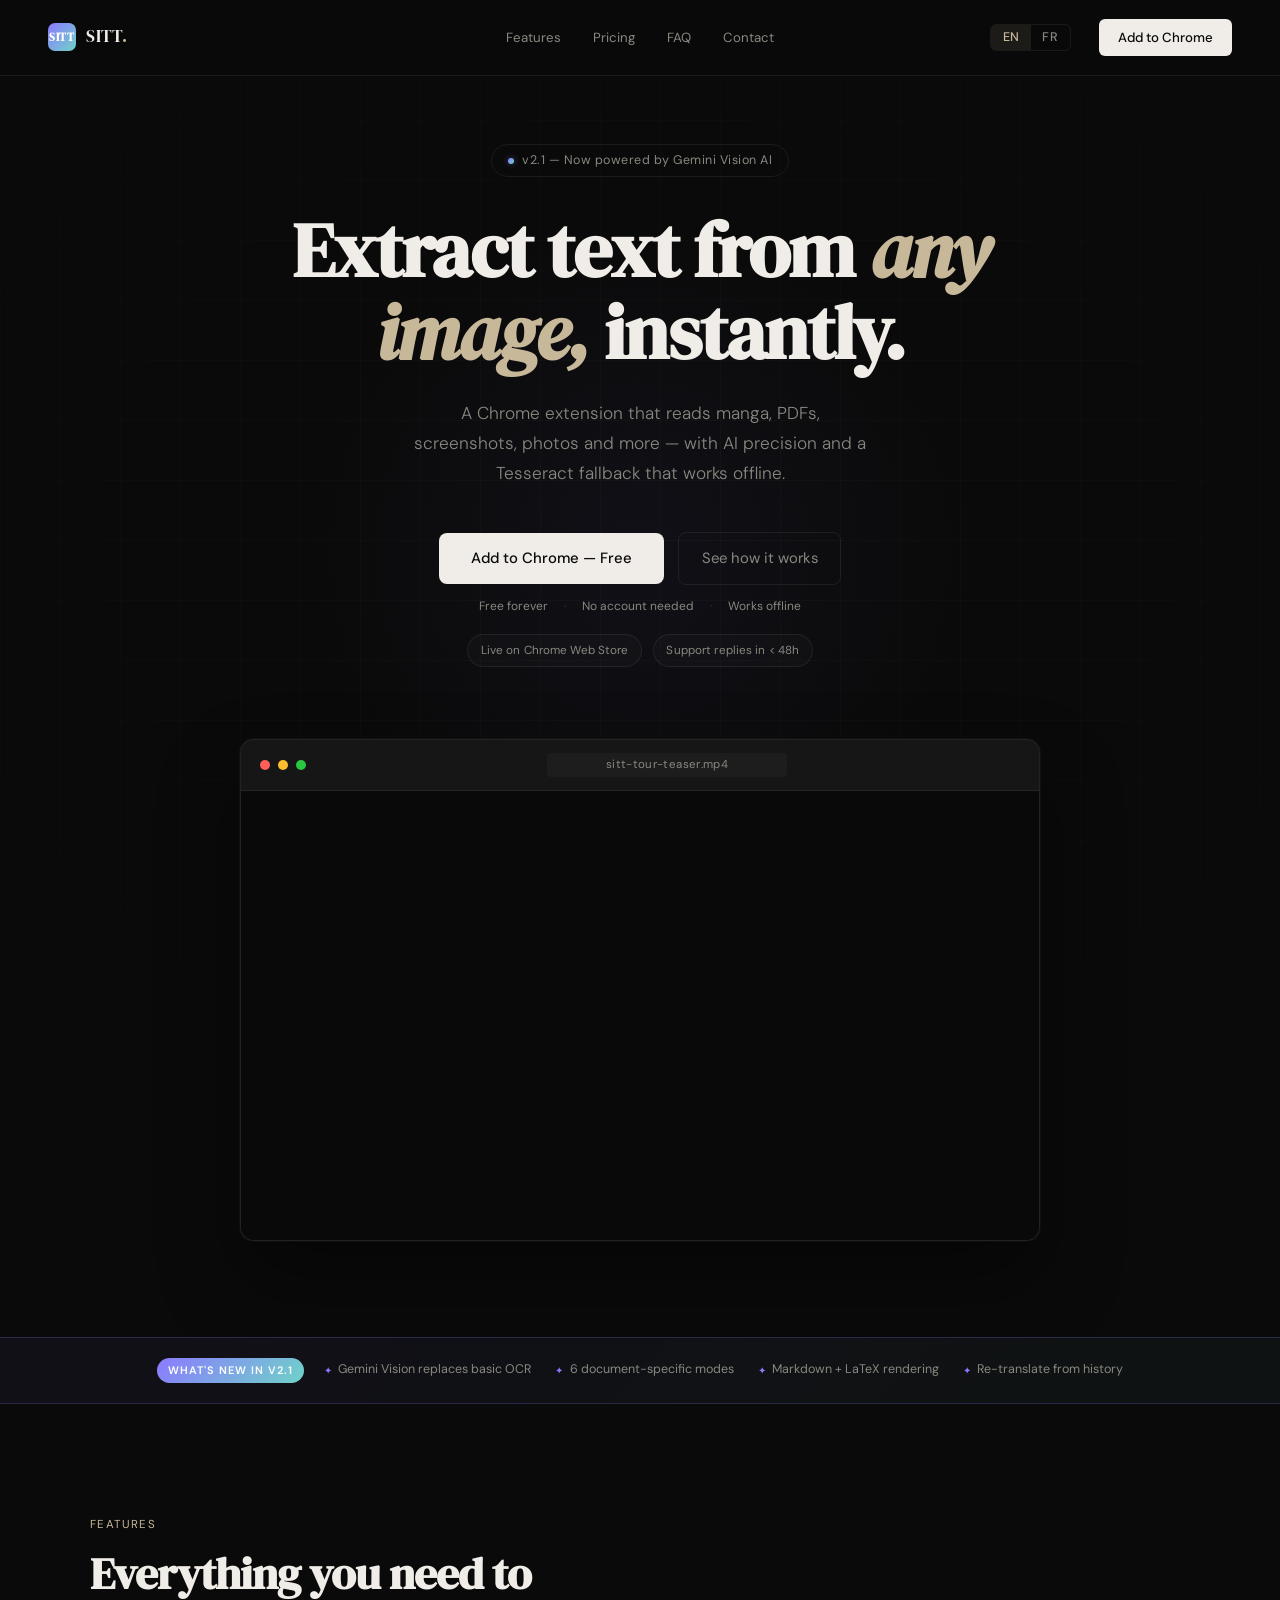
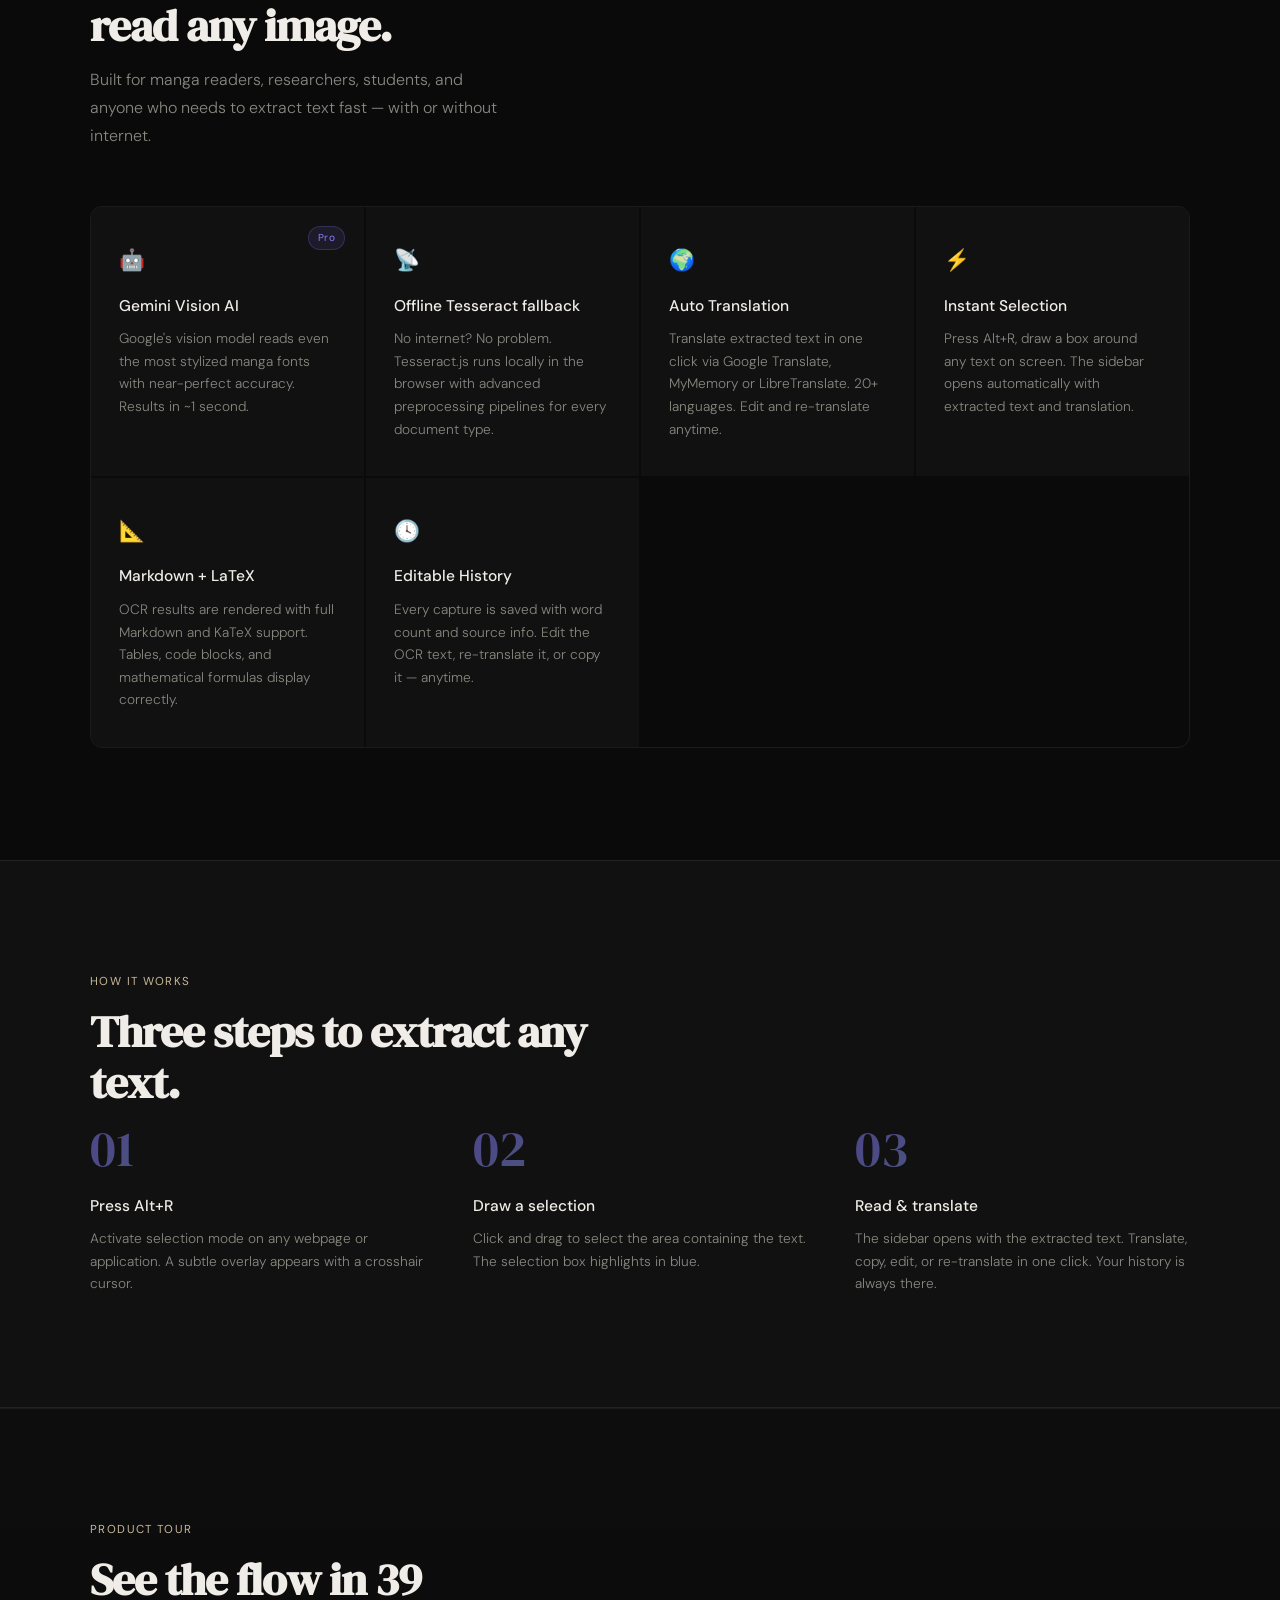
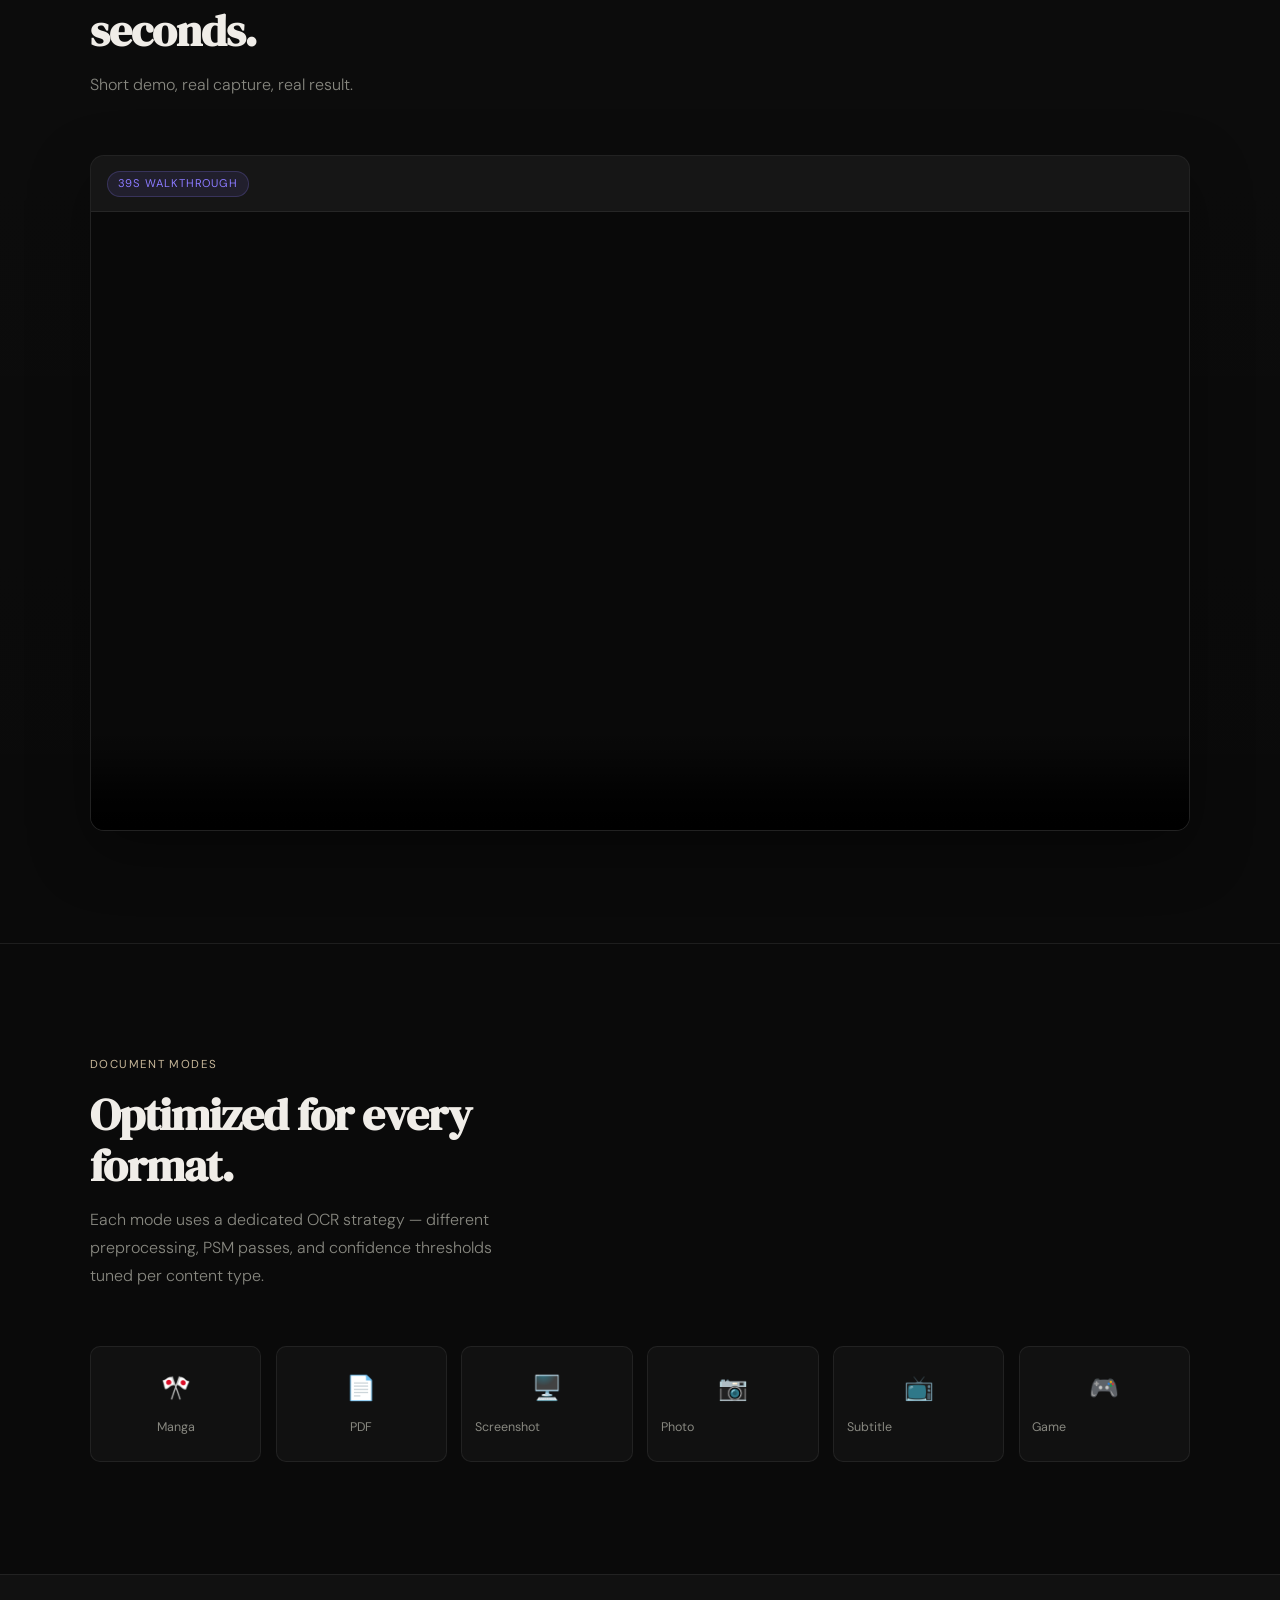
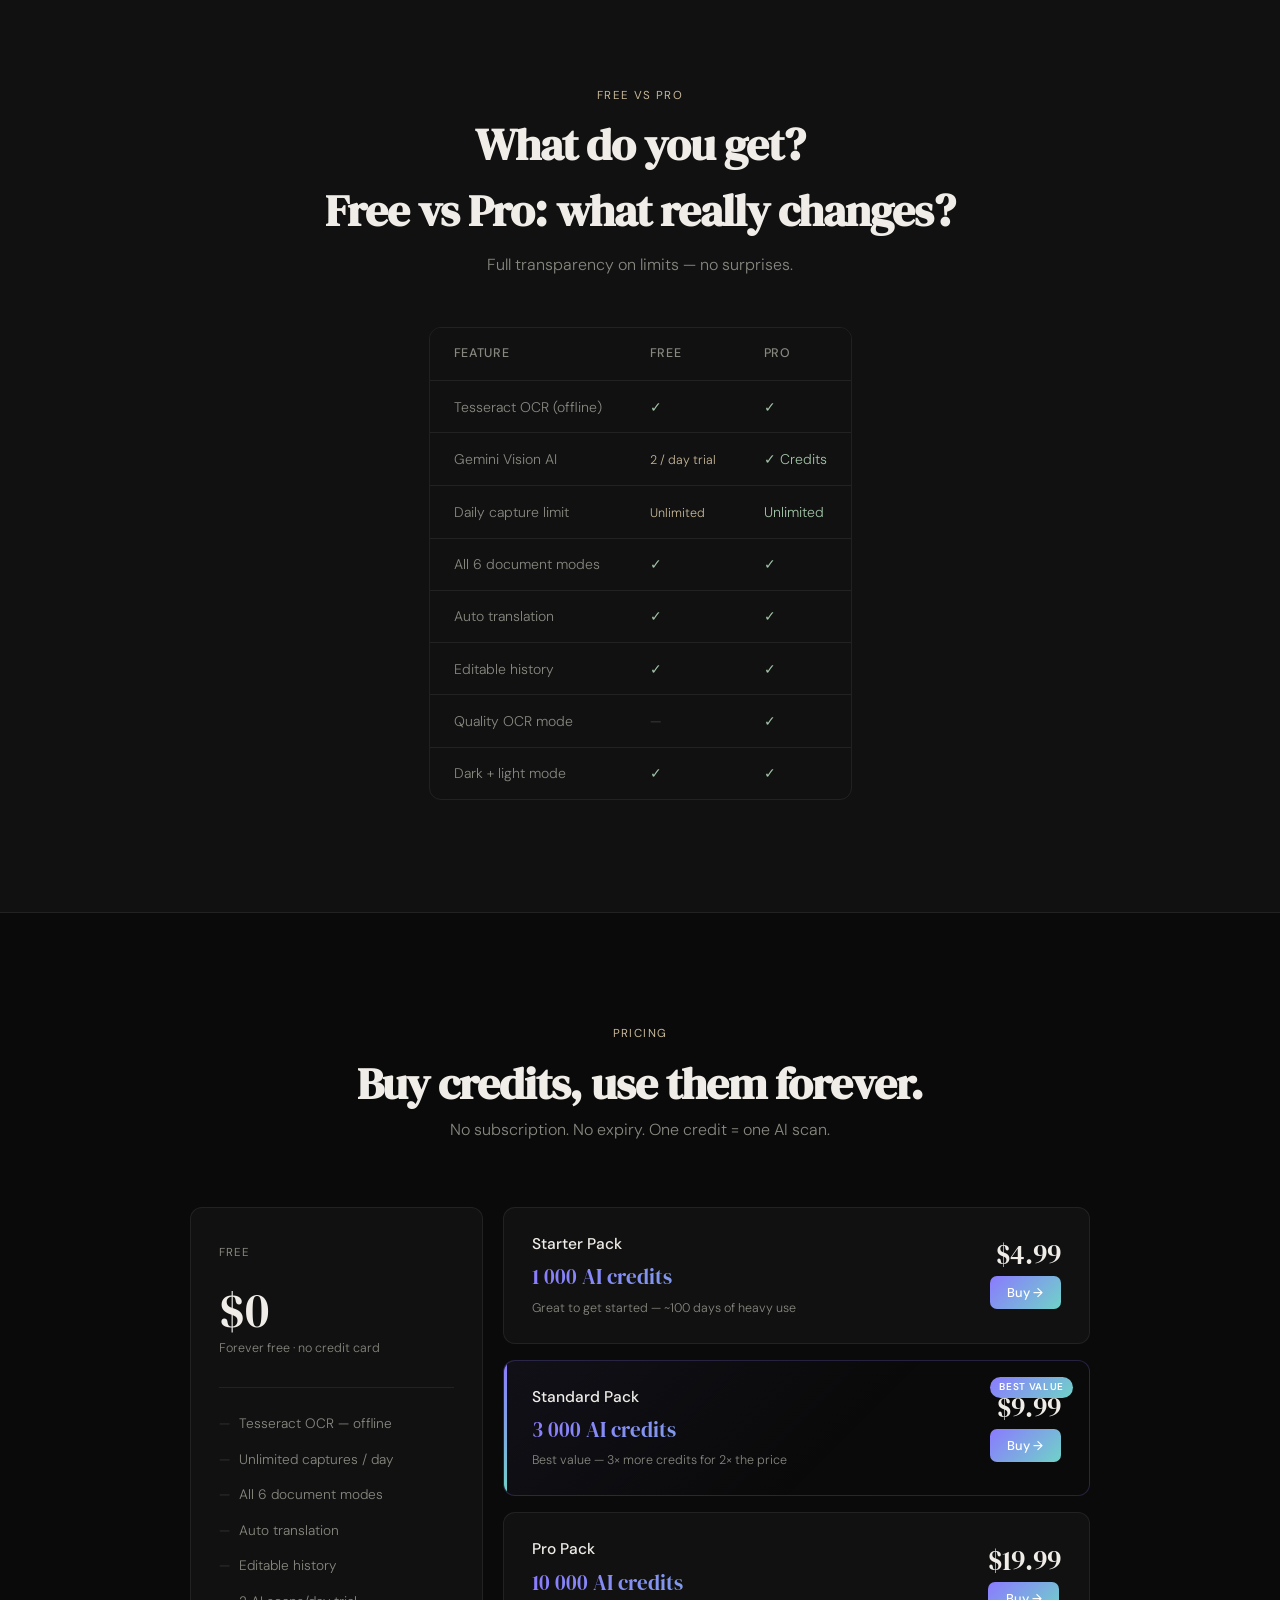
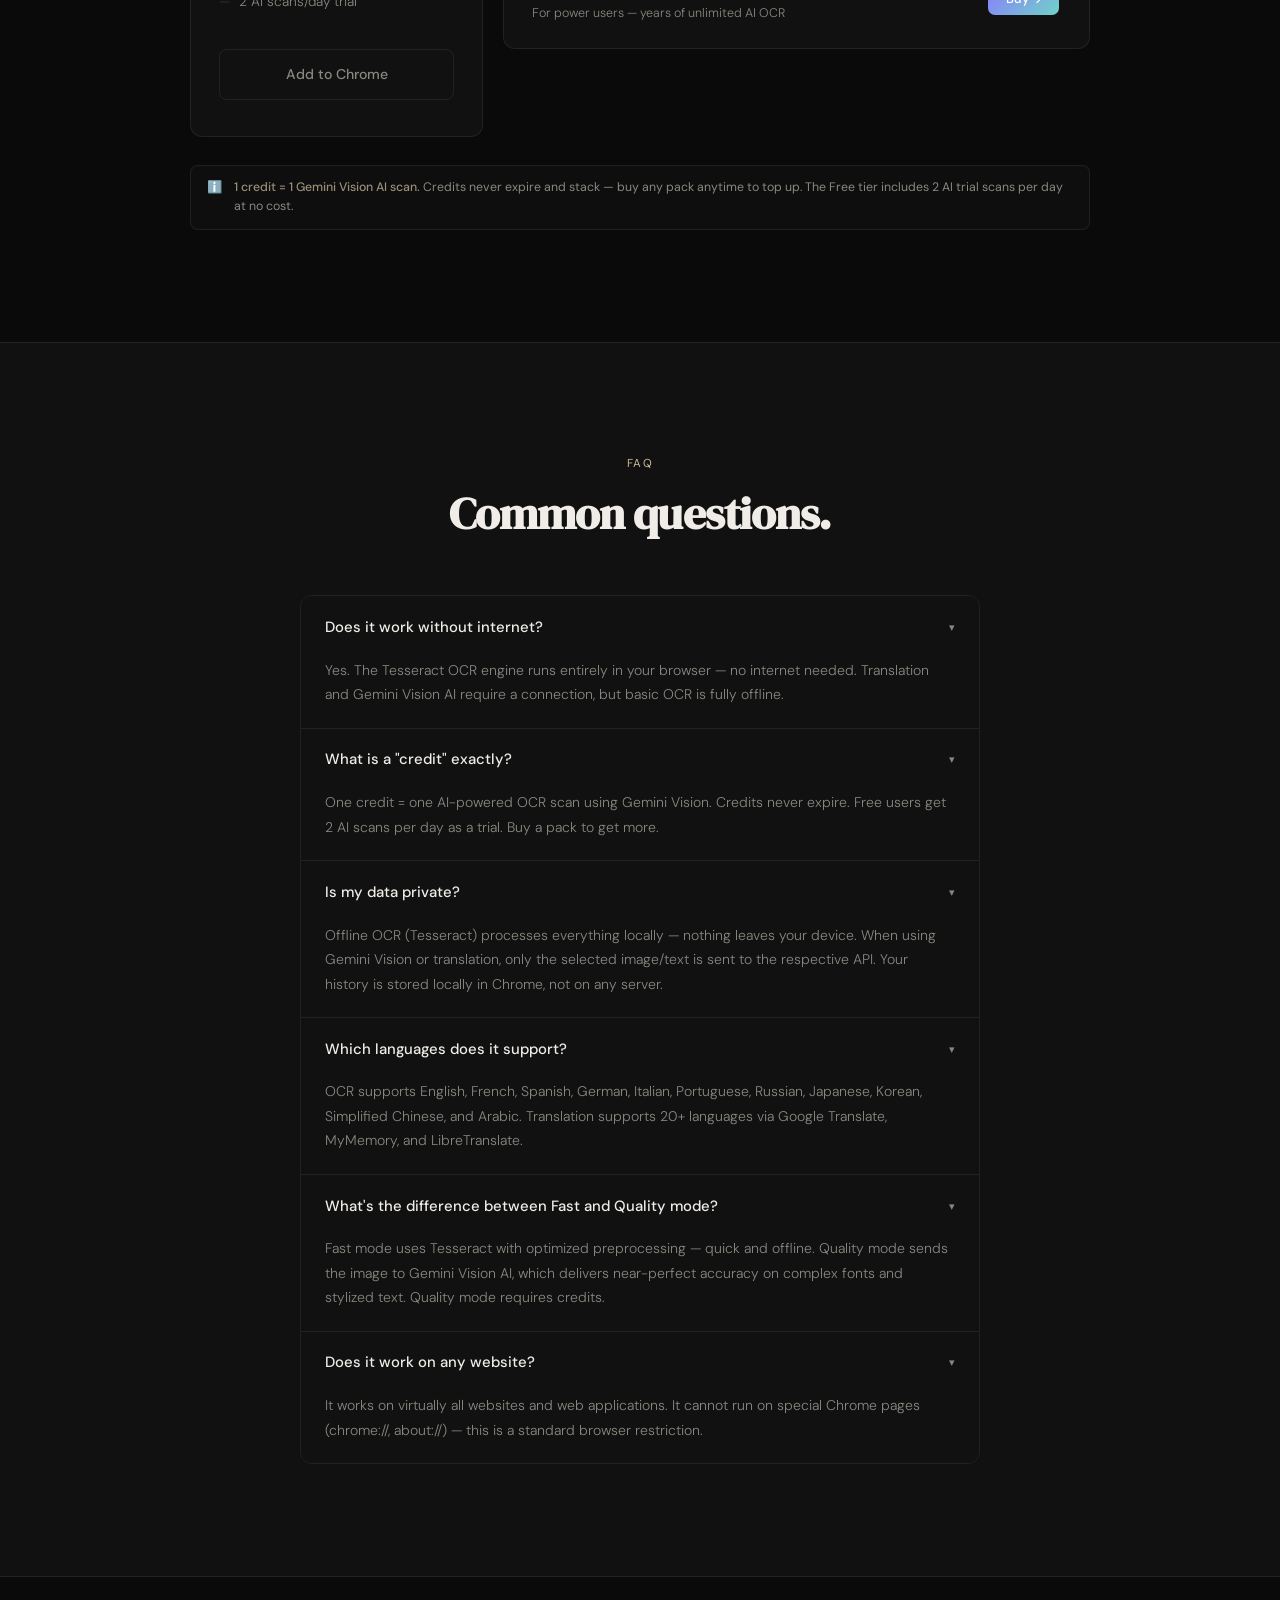
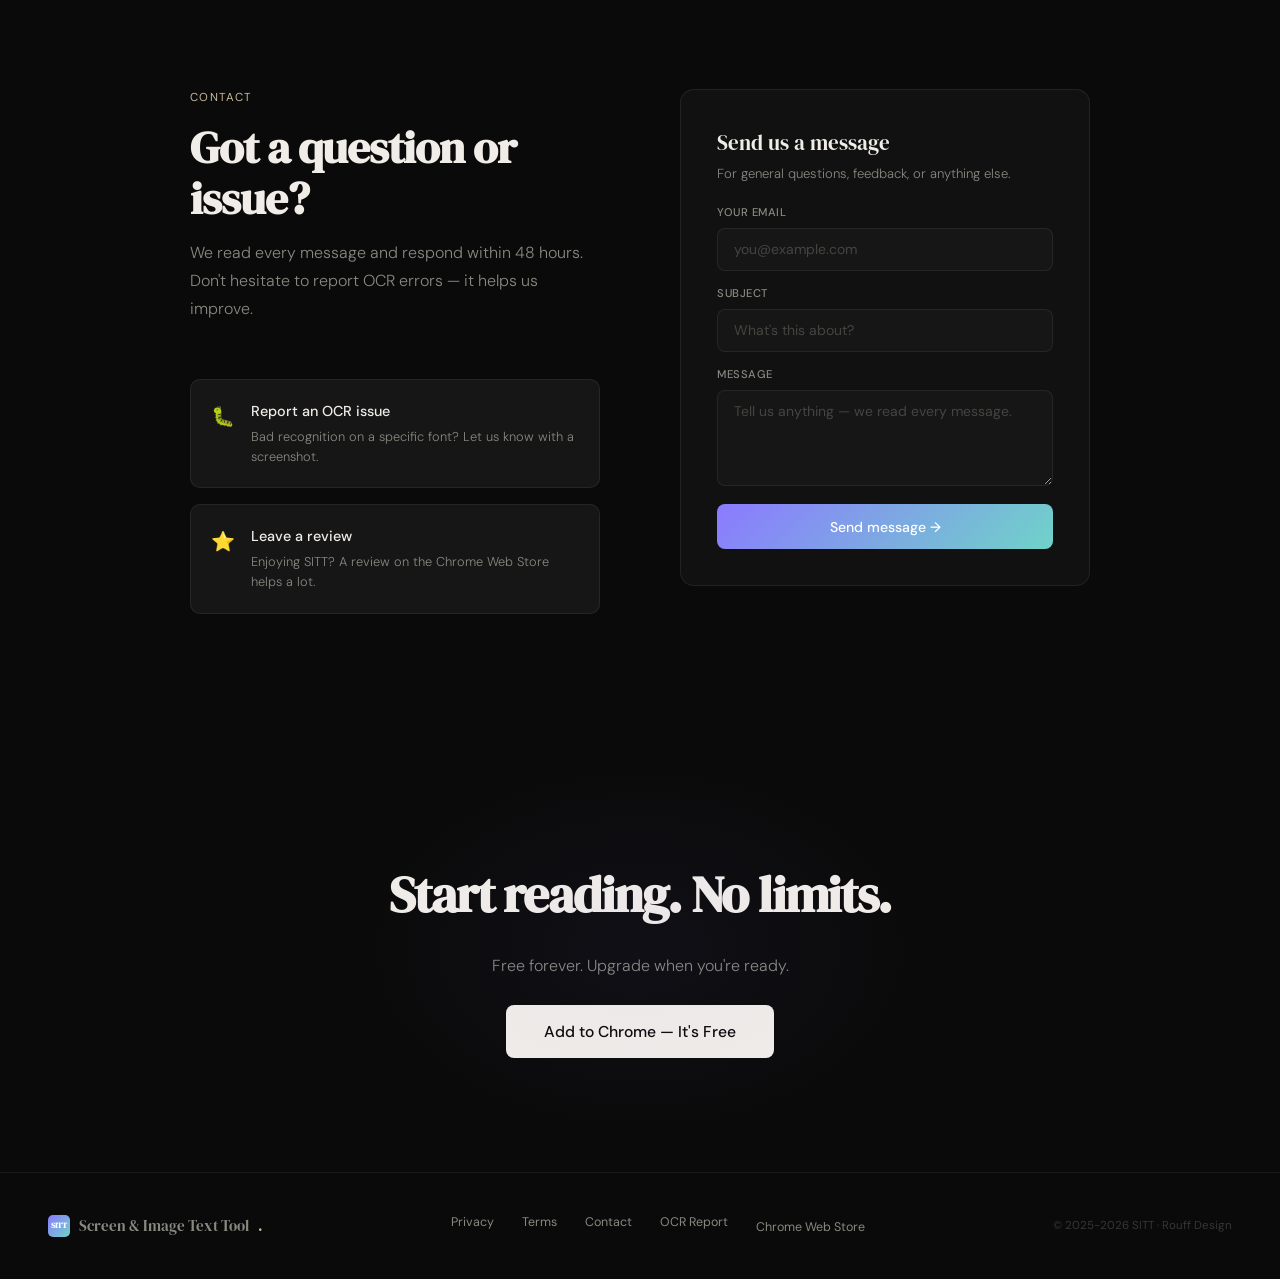
==== index.html @ 345eee37 "Update index.html" ====
<!DOCTYPE html>
<html lang="en">

<head>
  <meta charset="UTF-8">
  <meta name="viewport" content="width=device-width, initial-scale=1.0">
  <title>SITT — Extract Text from Any Image, Instantly</title>
  <meta name="description"
    content="A Chrome extension that reads manga, PDFs, screenshots and more with Gemini Vision AI. Free forever, AI credits available.">
  <meta property="og:type" content="website">
  <meta property="og:title" content="SITT — Extract Text from Any Image, Instantly">
  <meta property="og:description"
    content="A Chrome extension that reads manga, PDFs, screenshots and more with Gemini Vision AI. Free forever, AI credits available.">
  <meta property="og:url" content="https://sitt-landing.vercel.app/">
  <meta property="og:image" content="https://sitt-landing.vercel.app/og-image.png">
  <meta name="twitter:card" content="summary_large_image">
  <meta name="twitter:title" content="SITT — Extract Text from Any Image, Instantly">
  <meta name="twitter:description"
    content="A Chrome extension that reads manga, PDFs, screenshots and more with Gemini Vision AI. Free forever, AI credits available.">
  <meta name="twitter:image" content="https://sitt-landing.vercel.app/og-image.png">
  <link rel="icon" type="image/svg+xml"
    href="data:image/svg+xml,<svg xmlns='http://www.w3.org/2000/svg' viewBox='0 0 64 64'><defs><linearGradient id='g' x1='0%25' y1='0%25' x2='100%25' y2='100%25'><stop offset='0%25' stop-color='%238b7aff'/><stop offset='100%25' stop-color='%236fd3c8'/></linearGradient></defs><rect width='64' height='64' rx='14' fill='url(%23g)'/><text x='32' y='44' font-family='Georgia,serif' font-size='22' font-weight='bold' fill='white' text-anchor='middle' letter-spacing='1'>SITT</text></svg>">
  <link rel="preconnect" href="https://fonts.googleapis.com">
  <link
    href="https://fonts.googleapis.com/css2?family=DM+Serif+Display:ital@0;1&family=DM+Sans:wght@300;400;500&display=swap"
    rel="stylesheet">
  <style>
    *,
    *::before,
    *::after {
      box-sizing: border-box;
      margin: 0;
      padding: 0;
    }

    :root {
      --bg: #0a0a0a;
      --surface: #111111;
      --surface-2: #161616;
      --border: rgba(255, 255, 255, 0.07);
      --border-hover: rgba(255, 255, 255, 0.16);
      --text: #f0ede8;
      --muted: #888880;
      --accent: #c8b89a;
      --accent-dim: rgba(200, 184, 154, 0.10);
      --pro: #8b7aff;
      --pro-end: #6fd3c8;
      --pro-dim: rgba(139, 122, 255, 0.10);
      --pro-border: rgba(139, 122, 255, 0.22);
      --green: #a3c4a8;
      --green-dim: rgba(163, 196, 168, 0.10);
    }

    html {
      scroll-behavior: smooth;
    }

    body {
      font-family: 'DM Sans', sans-serif;
      background: var(--bg);
      color: var(--text);
      font-size: 16px;
      line-height: 1.6;
      -webkit-font-smoothing: antialiased;
    }

    /* ── NAV ── */
    nav {
      position: fixed;
      top: 0;
      left: 0;
      right: 0;
      z-index: 100;
      display: flex;
      align-items: center;
      justify-content: space-between;
      padding: 1.2rem 3rem;
      border-bottom: 1px solid var(--border);
      background: rgba(10, 10, 10, 0.88);
      backdrop-filter: blur(14px);
    }

    .nav-logo {
      display: flex;
      align-items: center;
      gap: 0.65rem;
      text-decoration: none;
    }

    .nav-logo-icon {
      width: 28px;
      height: 28px;
      border-radius: 7px;
      background: linear-gradient(135deg, var(--pro) 0%, var(--pro-end) 100%);
      display: flex;
      align-items: center;
      justify-content: center;
      font-family: 'DM Serif Display', serif;
      font-size: 0.7rem;
      color: white;
      letter-spacing: 0.05em;
      font-weight: bold;
      flex-shrink: 0;
    }

    .nav-logo-name {
      font-family: 'DM Serif Display', serif;
      font-size: 1.05rem;
      letter-spacing: 0.02em;
      color: var(--text);
    }

    .nav-logo-name span {
      color: var(--accent);
    }

    .nav-center {
      display: flex;
      align-items: center;
      gap: 2rem;
      position: absolute;
      left: 50%;
      transform: translateX(-50%);
    }

    .nav-link {
      font-size: 0.83rem;
      color: var(--muted);
      text-decoration: none;
      transition: color 0.2s;
      font-weight: 400;
    }

    .nav-link:hover {
      color: var(--text);
    }

    .nav-right {
      display: flex;
      align-items: center;
      gap: 1.75rem;
    }

    .lang-toggle {
      display: flex;
      border: 1px solid var(--border);
      border-radius: 6px;
      overflow: hidden;
    }

    .lang-btn {
      background: none;
      border: none;
      cursor: pointer;
      padding: 0.3rem 0.7rem;
      font-family: 'DM Sans', sans-serif;
      font-size: 0.78rem;
      font-weight: 500;
      letter-spacing: 0.05em;
      color: var(--muted);
      transition: all 0.18s;
    }

    .lang-btn.active {
      background: var(--accent-dim);
      color: var(--accent);
    }

    .nav-cta {
      background: var(--text);
      color: var(--bg);
      border: none;
      padding: 0.48rem 1.2rem;
      border-radius: 6px;
      font-family: 'DM Sans', sans-serif;
      font-size: 0.83rem;
      font-weight: 500;
      cursor: pointer;
      transition: opacity 0.2s;
      text-decoration: none;
      display: inline-block;
    }

    .nav-cta:hover {
      opacity: 0.84;
    }

    /* ── HERO ── */
    .hero {
      min-height: 100vh;
      display: flex;
      flex-direction: column;
      align-items: center;
      justify-content: center;
      text-align: center;
      padding: 9rem 2rem 6rem;
      position: relative;
      overflow: hidden;
    }

    .hero::before {
      content: '';
      position: absolute;
      top: 15%;
      left: 50%;
      transform: translateX(-50%);
      width: 700px;
      height: 700px;
      background: radial-gradient(circle, rgba(139, 122, 255, 0.055) 0%, transparent 68%);
      pointer-events: none;
    }

    .hero-grid {
      position: absolute;
      inset: 0;
      background-image:
        linear-gradient(var(--border) 1px, transparent 1px),
        linear-gradient(90deg, var(--border) 1px, transparent 1px);
      background-size: 60px 60px;
      mask-image: radial-gradient(ellipse 80% 60% at 50% 40%, black 0%, transparent 100%);
      opacity: 0.35;
    }

    .hero-badge {
      display: inline-flex;
      align-items: center;
      gap: 0.55rem;
      border: 1px solid var(--border);
      padding: 0.35rem 1rem;
      border-radius: 100px;
      font-size: 0.78rem;
      color: var(--muted);
      letter-spacing: 0.04em;
      margin-bottom: 2rem;
      animation: fadeUp 0.6s ease both;
      position: relative;
      z-index: 1;
    }

    .dot-gemini {
      width: 6px;
      height: 6px;
      border-radius: 50%;
      background: linear-gradient(135deg, var(--pro), var(--pro-end));
      flex-shrink: 0;
      box-shadow: 0 0 6px rgba(139, 122, 255, 0.5);
      animation: pulse-dot 2s ease-in-out infinite;
    }

    @keyframes pulse-dot {

      0%,
      100% {
        box-shadow: 0 0 6px rgba(139, 122, 255, 0.5);
      }

      50% {
        box-shadow: 0 0 12px rgba(139, 122, 255, 0.9);
      }
    }

    .hero h1 {
      font-family: 'DM Serif Display', serif;
      font-size: clamp(2.6rem, 6vw, 5.2rem);
      line-height: 1.07;
      letter-spacing: -0.025em;
      max-width: 820px;
      margin-bottom: 1.5rem;
      animation: fadeUp 0.6s 0.1s ease both;
      position: relative;
      z-index: 1;
    }

    .hero h1 em {
      font-style: italic;
      color: var(--accent);
    }

    .hero>p {
      font-size: 1.08rem;
      color: var(--muted);
      max-width: 460px;
      margin: 0 auto 2.75rem;
      font-weight: 300;
      line-height: 1.75;
      animation: fadeUp 0.6s 0.2s ease both;
      position: relative;
      z-index: 1;
    }

    .hero-actions {
      display: flex;
      gap: 0.9rem;
      align-items: center;
      flex-wrap: wrap;
      justify-content: center;
      animation: fadeUp 0.6s 0.3s ease both;
      position: relative;
      z-index: 1;
      margin-bottom: 0.75rem;
    }

    .btn-primary {
      background: var(--text);
      color: var(--bg);
      padding: 0.85rem 2rem;
      border-radius: 8px;
      font-size: 0.93rem;
      font-weight: 500;
      text-decoration: none;
      transition: opacity 0.2s;
      border: none;
      cursor: pointer;
      font-family: 'DM Sans', sans-serif;
    }

    .btn-primary:hover {
      opacity: 0.87;
    }

    .btn-secondary {
      background: none;
      color: var(--muted);
      padding: 0.85rem 1.4rem;
      border-radius: 8px;
      font-size: 0.93rem;
      text-decoration: none;
      transition: all 0.2s;
      border: 1px solid var(--border);
      cursor: pointer;
      font-family: 'DM Sans', sans-serif;
      font-weight: 400;
    }

    .btn-secondary:hover {
      color: var(--text);
      border-color: var(--border-hover);
    }

    .hero-trust {
      font-size: 0.75rem;
      color: var(--muted);
      display: flex;
      align-items: center;
      gap: 1rem;
      justify-content: center;
      flex-wrap: wrap;
      animation: fadeUp 0.6s 0.35s ease both;
      position: relative;
      z-index: 1;
      opacity: 0.7;
    }

    .hero-proof-strip {
      margin-top: 1.1rem;
      display: flex;
      gap: 0.65rem;
      flex-wrap: wrap;
      justify-content: center;
      position: relative;
      z-index: 1;
    }

    .proof-pill {
      border: 1px solid var(--border);
      background: rgba(255, 255, 255, 0.02);
      color: var(--muted);
      border-radius: 999px;
      padding: 0.38rem 0.8rem;
      font-size: 0.73rem;
      letter-spacing: 0.01em;
    }

    .trust-sep {
      opacity: 0.3;
    }

    /* ── HERO VISUAL ── */
    .hero-visual {
      margin-top: 4.5rem;
      width: 100%;
      max-width: 800px;
      border: 1px solid var(--border);
      border-radius: 14px;
      overflow: hidden;
      background: var(--surface);
      animation: fadeUp 0.7s 0.4s ease both;
      box-shadow: 0 40px 80px rgba(0, 0, 0, 0.4), 0 0 0 1px rgba(255, 255, 255, 0.04);
      position: relative;
      z-index: 1;
    }

    .visual-bar {
      display: flex;
      align-items: center;
      gap: 0.5rem;
      padding: 0.8rem 1.2rem;
      border-bottom: 1px solid var(--border);
      background: rgba(255, 255, 255, 0.02);
    }

    .dot {
      width: 10px;
      height: 10px;
      border-radius: 50%;
    }

    .dot-r {
      background: #ff5f57;
    }

    .dot-y {
      background: #febc2e;
    }

    .dot-g {
      background: #28c840;
    }

    .visual-url {
      flex: 1;
      text-align: center;
      font-size: 0.72rem;
      color: var(--muted);
      letter-spacing: 0.03em;
      background: rgba(255, 255, 255, 0.03);
      padding: 0.2rem 0.8rem;
      border-radius: 4px;
      max-width: 240px;
      margin: 0 auto;
    }

    .visual-content {
      display: grid;
      grid-template-columns: 1fr 1fr;
      height: 280px;
    }

    .visual-img {
      border-right: 1px solid var(--border);
      display: flex;
      align-items: center;
      justify-content: center;
      position: relative;
      overflow: hidden;
      background: repeating-linear-gradient(45deg, transparent, transparent 22px, rgba(255, 255, 255, 0.012) 22px, rgba(255, 255, 255, 0.012) 44px);
    }

    .manga-placeholder {
      font-family: 'DM Serif Display', serif;
      font-size: 3rem;
      color: rgba(255, 255, 255, 0.12);
      letter-spacing: 0.15em;
      user-select: none;
    }

    .selection-box {
      position: absolute;
      top: 28%;
      left: 14%;
      width: 72%;
      height: 44%;
      border: 1.5px solid #6b9eff;
      background: rgba(107, 158, 255, 0.07);
      border-radius: 3px;
      animation: pulse-border 2.5s ease-in-out infinite;
    }

    .sel-corner {
      position: absolute;
      width: 8px;
      height: 8px;
      border-color: #6b9eff;
      border-style: solid;
    }

    .sc-tl {
      top: -1px;
      left: -1px;
      border-width: 2px 0 0 2px;
    }

    .sc-tr {
      top: -1px;
      right: -1px;
      border-width: 2px 2px 0 0;
    }

    .sc-bl {
      bottom: -1px;
      left: -1px;
      border-width: 0 0 2px 2px;
    }

    .sc-br {
      bottom: -1px;
      right: -1px;
      border-width: 0 2px 2px 0;
    }

    @keyframes pulse-border {

      0%,
      100% {
        border-color: #6b9eff;
        box-shadow: 0 0 0 0 rgba(107, 158, 255, 0);
      }

      50% {
        border-color: #8bb8ff;
        box-shadow: 0 0 12px rgba(107, 158, 255, 0.2);
      }
    }

    .spin-wrap {
      position: absolute;
      top: 12px;
      right: 12px;
      width: 38px;
      height: 38px;
      background: rgba(15, 15, 20, 0.95);
      border-radius: 10px;
      display: flex;
      align-items: center;
      justify-content: center;
      box-shadow: 0 4px 12px rgba(139, 122, 255, 0.3);
    }

    .spin {
      width: 18px;
      height: 18px;
      border: 2px solid rgba(139, 122, 255, 0.2);
      border-top-color: var(--pro);
      border-radius: 50%;
      animation: spin 0.9s linear infinite;
    }

    @keyframes spin {
      to {
        transform: rotate(360deg);
      }
    }

    .visual-result {
      padding: 1.5rem;
      display: flex;
      flex-direction: column;
      gap: 0.7rem;
    }

    .result-label {
      font-size: 0.68rem;
      letter-spacing: 0.1em;
      color: var(--muted);
      text-transform: uppercase;
    }

    .result-text {
      font-family: 'DM Serif Display', serif;
      font-size: 1rem;
      line-height: 1.55;
      color: var(--text);
      flex: 1;
    }

    .result-badge {
      display: inline-flex;
      align-items: center;
      gap: 0.4rem;
      background: var(--pro-dim);
      color: var(--pro);
      font-size: 0.7rem;
      padding: 0.22rem 0.65rem;
      border-radius: 100px;
      width: fit-content;
      border: 1px solid var(--pro-border);
    }

    .hero-video-wrap {
      position: relative;
      background: #090909;
    }

    .hero-demo-video {
      width: 100%;
      height: auto;
      display: block;
      aspect-ratio: 16 / 9;
      object-fit: cover;
      background: #090909;
    }

    .hero-video-fallback {
      display: none;
      padding: 1.2rem;
      font-size: 0.82rem;
      color: var(--muted);
      text-align: center;
      border-top: 1px solid var(--border);
      background: var(--surface);
    }

    .demo-section {
      border-top: 1px solid var(--border);
      border-bottom: 1px solid var(--border);
      background: linear-gradient(180deg, rgba(255, 255, 255, 0.01) 0%, rgba(255, 255, 255, 0) 100%);
    }

    .tour-wrap {
      border: 1px solid var(--border);
      border-radius: 14px;
      overflow: hidden;
      background: var(--surface);
      box-shadow: 0 20px 60px rgba(0, 0, 0, 0.35);
    }

    .tour-head {
      display: flex;
      align-items: center;
      justify-content: space-between;
      gap: 1rem;
      padding: 0.9rem 1rem;
      border-bottom: 1px solid var(--border);
      background: rgba(255, 255, 255, 0.02);
      flex-wrap: wrap;
    }

    .tour-badge {
      font-size: 0.7rem;
      letter-spacing: 0.08em;
      text-transform: uppercase;
      color: var(--pro);
      border: 1px solid var(--pro-border);
      background: var(--pro-dim);
      border-radius: 999px;
      padding: 0.2rem 0.6rem;
    }

    .tour-meta {
      font-size: 0.78rem;
      color: var(--muted);
    }

    .tour-video {
      width: 100%;
      display: block;
      aspect-ratio: 16 / 9;
      background: #090909;
    }

    .tour-fallback {
      display: none;
      padding: 1rem;
      color: var(--muted);
      font-size: 0.82rem;
      border-top: 1px solid var(--border);
      background: var(--surface);
    }

    .tour-notes {
      display: grid;
      grid-template-columns: repeat(4, 1fr);
      border-top: 1px solid var(--border);
    }

    .tour-note {
      padding: 0.9rem;
      font-size: 0.78rem;
      color: var(--muted);
      border-right: 1px solid var(--border);
    }

    .tour-note:last-child {
      border-right: none;
    }

    /* ── WHAT'S NEW BANNER ── */
    .whats-new {
      background: linear-gradient(135deg, rgba(139, 122, 255, 0.06) 0%, rgba(111, 211, 200, 0.04) 100%);
      border-top: 1px solid var(--pro-border);
      border-bottom: 1px solid var(--pro-border);
      padding: 1.25rem 3rem;
      display: flex;
      align-items: center;
      justify-content: center;
      gap: 1.25rem;
      flex-wrap: wrap;
    }

    .whats-new-pill {
      background: linear-gradient(135deg, var(--pro), var(--pro-end));
      color: white;
      font-size: 0.68rem;
      font-weight: 600;
      letter-spacing: 0.09em;
      padding: 0.22rem 0.7rem;
      border-radius: 100px;
      text-transform: uppercase;
      flex-shrink: 0;
    }

    .whats-new-items {
      display: flex;
      gap: 1.5rem;
      flex-wrap: wrap;
    }

    .whats-new-item {
      display: flex;
      align-items: center;
      gap: 0.4rem;
      font-size: 0.78rem;
      color: var(--muted);
    }

    .whats-new-item::before {
      content: '✦';
      color: var(--pro);
      font-size: 0.6rem;
    }

    /* ── SECTIONS ── */
    section {
      padding: 7rem 2rem;
    }

    .container {
      max-width: 1100px;
      margin: 0 auto;
    }

    .section-label {
      font-size: 0.72rem;
      letter-spacing: 0.12em;
      text-transform: uppercase;
      color: var(--accent);
      margin-bottom: 0.9rem;
    }

    .section-title {
      font-family: 'DM Serif Display', serif;
      font-size: clamp(1.9rem, 3.5vw, 2.9rem);
      line-height: 1.15;
      letter-spacing: -0.022em;
      max-width: 500px;
      margin-bottom: 0.9rem;
    }

    .section-sub {
      color: var(--muted);
      max-width: 420px;
      font-weight: 300;
      line-height: 1.75;
      margin-bottom: 3.5rem;
    }

    /* ── FEATURES GRID ── */
    .features-grid {
      display: grid;
      grid-template-columns: repeat(auto-fit, minmax(270px, 1fr));
      gap: 1.5px;
      border: 1px solid var(--border);
      border-radius: 12px;
      overflow: hidden;
    }

    .feature-card {
      background: var(--surface);
      padding: 2.25rem 1.75rem;
      position: relative;
      transition: background 0.2s;
    }

    .feature-card:hover {
      background: var(--surface-2);
    }

    .feature-icon {
      font-size: 1.3rem;
      margin-bottom: 1.1rem;
      display: block;
    }

    .feature-title {
      font-weight: 500;
      font-size: 0.97rem;
      margin-bottom: 0.55rem;
      color: var(--text);
    }

    .feature-desc {
      font-size: 0.855rem;
      color: var(--muted);
      line-height: 1.65;
      font-weight: 300;
    }

    .feature-pro-tag {
      position: absolute;
      top: 1.2rem;
      right: 1.2rem;
      background: var(--pro-dim);
      color: var(--pro);
      font-size: 0.63rem;
      padding: 0.18rem 0.55rem;
      border-radius: 100px;
      letter-spacing: 0.06em;
      border: 1px solid var(--pro-border);
    }

    /* ── HOW IT WORKS ── */
    .how-grid {
      display: grid;
      grid-template-columns: repeat(3, 1fr);
      gap: 3rem;
    }

    .how-num {
      font-family: 'DM Serif Display', serif;
      font-size: 3.2rem;
      background: linear-gradient(135deg, var(--pro), var(--pro-end));
      -webkit-background-clip: text;
      -webkit-text-fill-color: transparent;
      background-clip: text;
      line-height: 1;
      margin-bottom: 1.2rem;
      opacity: 0.5;
    }

    .how-title {
      font-weight: 500;
      font-size: 0.97rem;
      margin-bottom: 0.55rem;
    }

    .how-desc {
      font-size: 0.855rem;
      color: var(--muted);
      line-height: 1.65;
      font-weight: 300;
    }

    /* ── MODES ── */
    .modes-grid {
      display: grid;
      grid-template-columns: repeat(6, 1fr);
      gap: 0.9rem;
    }

    .mode-card {
      border: 1px solid var(--border);
      border-radius: 10px;
      padding: 1.4rem 0.8rem;
      text-align: center;
      background: var(--surface);
      transition: border-color 0.2s, transform 0.2s;
      cursor: default;
    }

    .mode-card:hover {
      border-color: var(--border-hover);
      transform: translateY(-2px);
    }

    .mode-icon {
      font-size: 1.5rem;
      margin-bottom: 0.65rem;
      display: block;
    }

    .mode-name {
      font-size: 0.78rem;
      color: var(--muted);
      font-weight: 400;
    }

    /* ── COMPARE TABLE ── */
    .compare-wrap {
      max-width: 680px;
      margin: 0 auto;
      border: 1px solid var(--border);
      border-radius: 12px;
      overflow: hidden;
    }

    .compare-table {
      width: 100%;
      border-collapse: collapse;
      font-size: 0.875rem;
    }

    .compare-table th {
      padding: 1rem 1.5rem;
      text-align: left;
      font-weight: 500;
      font-size: 0.78rem;
      letter-spacing: 0.06em;
      text-transform: uppercase;
      background: var(--surface);
      border-bottom: 1px solid var(--border);
      color: var(--muted);
    }

    .compare-table th:last-child {
      color: var(--pro);
      text-align: center;
    }

    .compare-table th:nth-child(2) {
      text-align: center;
    }

    .compare-table td {
      padding: 0.9rem 1.5rem;
      border-bottom: 1px solid var(--border);
      color: var(--muted);
      font-weight: 300;
    }

    .compare-table tr:last-child td {
      border-bottom: none;
    }

    .compare-table td:nth-child(2),
    .compare-table td:last-child {
      text-align: center;
    }

    .compare-table td:last-child {
      color: var(--pro);
    }

    .check {
      color: var(--green);
    }

    .cross {
      color: rgba(255, 255, 255, 0.2);
    }

    .limited {
      color: var(--accent);
      font-size: 0.78rem;
    }

    /* ── PRICING ── */
    .pricing-layout {
      display: grid;
      grid-template-columns: 1fr 2fr;
      gap: 1.25rem;
      max-width: 900px;
      margin: 0 auto;
      align-items: start;
    }

    .pricing-card {
      border: 1px solid var(--border);
      border-radius: 12px;
      padding: 2.25rem 1.75rem;
      background: var(--surface);
    }

    .pricing-packs {
      display: flex;
      flex-direction: column;
      gap: 1rem;
    }

    .pack-card {
      border: 1px solid var(--border);
      border-radius: 12px;
      padding: 1.5rem 1.75rem;
      background: var(--surface);
      display: grid;
      grid-template-columns: 1fr auto;
      align-items: center;
      gap: 1rem;
      transition: border-color 0.2s, transform 0.2s;
      position: relative;
      overflow: hidden;
    }

    .pack-card::before {
      content: '';
      position: absolute;
      top: 0;
      left: 0;
      width: 3px;
      height: 100%;
      background: linear-gradient(180deg, var(--pro), var(--pro-end));
      opacity: 0;
      transition: opacity 0.2s;
    }

    .pack-card:hover {
      border-color: var(--pro-border);
      transform: translateX(3px);
    }

    .pack-card:hover::before {
      opacity: 1;
    }

    .pack-card.popular {
      border-color: var(--pro-border);
      background: linear-gradient(135deg, rgba(139, 122, 255, 0.06) 0%, rgba(10, 10, 10, 0) 60%);
    }

    .pack-card.popular::before {
      opacity: 1;
    }

    .pack-badge {
      position: absolute;
      top: 1rem;
      right: 1rem;
      background: linear-gradient(135deg, var(--pro), var(--pro-end));
      color: white;
      font-size: 0.62rem;
      font-weight: 600;
      letter-spacing: 0.07em;
      padding: 0.18rem 0.55rem;
      border-radius: 100px;
      text-transform: uppercase;
    }

    .pack-name {
      font-weight: 500;
      font-size: 0.97rem;
      color: var(--text);
      margin-bottom: 0.25rem;
    }

    .pack-credits {
      font-family: 'DM Serif Display', serif;
      font-size: 1.3rem;
      background: linear-gradient(135deg, var(--pro), var(--pro-end));
      -webkit-background-clip: text;
      -webkit-text-fill-color: transparent;
      background-clip: text;
      margin-bottom: 0.3rem;
    }

    .pack-desc {
      font-size: 0.78rem;
      color: var(--muted);
      font-weight: 300;
    }

    .pack-price-col {
      text-align: right;
    }

    .pack-price {
      font-family: 'DM Serif Display', serif;
      font-size: 1.7rem;
      line-height: 1;
      color: var(--text);
      margin-bottom: 0.3rem;
    }

    .pack-btn {
      display: block;
      text-align: center;
      padding: 0.5rem 1.1rem;
      border-radius: 7px;
      font-size: 0.8rem;
      font-weight: 500;
      text-decoration: none;
      transition: all 0.2s;
      cursor: not-allowed;
      font-family: 'DM Sans', sans-serif;
      border: none;
      white-space: nowrap;
      background: linear-gradient(135deg, var(--pro) 0%, var(--pro-end) 100%);
      color: white;
      margin-top: 0.5rem;
      opacity: 0.35;
    }

    .pack-btn.enabled {
      cursor: pointer;
      opacity: 1;
    }

    .pack-btn.enabled:hover {
      opacity: 0.88;
      transform: translateY(-1px);
    }

    .pricing-tier {
      font-size: 0.72rem;
      letter-spacing: 0.1em;
      text-transform: uppercase;
      color: var(--muted);
      margin-bottom: 1.5rem;
    }

    .pricing-price {
      font-family: 'DM Serif Display', serif;
      font-size: 3rem;
      line-height: 1;
      margin-bottom: 0.3rem;
    }

    .pricing-note {
      font-size: 0.78rem;
      color: var(--muted);
      margin-bottom: 1.75rem;
      font-weight: 300;
    }

    .pricing-divider {
      border: none;
      border-top: 1px solid var(--border);
      margin-bottom: 1.6rem;
    }

    .pricing-features {
      list-style: none;
      display: flex;
      flex-direction: column;
      gap: 0.85rem;
    }

    .pricing-features li {
      font-size: 0.855rem;
      color: var(--muted);
      display: flex;
      align-items: flex-start;
      gap: 0.55rem;
      font-weight: 300;
    }

    .pricing-features li::before {
      content: '—';
      color: var(--border-hover);
      flex-shrink: 0;
    }

    .pricing-btn {
      display: block;
      text-align: center;
      margin-top: 2.25rem;
      padding: 0.82rem;
      border-radius: 8px;
      font-size: 0.88rem;
      font-weight: 500;
      text-decoration: none;
      transition: all 0.2s;
      cursor: pointer;
      font-family: 'DM Sans', sans-serif;
      border: none;
      width: 100%;
    }

    .pricing-btn-free {
      background: none;
      border: 1px solid var(--border);
      color: var(--muted);
    }

    .pricing-btn-free:hover {
      border-color: var(--border-hover);
      color: var(--text);
    }

    .credit-explainer {
      display: flex;
      align-items: flex-start;
      gap: 0.55rem;
      font-size: 0.77rem;
      color: var(--muted);
      margin-top: 1.75rem;
      padding: 0.75rem 1rem;
      border: 1px solid var(--border);
      border-radius: 8px;
      background: rgba(255, 255, 255, 0.02);
      max-width: 900px;
      margin-left: auto;
      margin-right: auto;
      line-height: 1.6;
    }

    .credit-explainer strong {
      color: rgba(200, 184, 154, 0.75);
      font-weight: 500;
    }

    /* ── FAQ ── */
    .faq-list {
      max-width: 680px;
      display: flex;
      flex-direction: column;
      border: 1px solid var(--border);
      border-radius: 12px;
      overflow: hidden;
    }

    .faq-item {
      border-bottom: 1px solid var(--border);
      background: var(--surface);
    }

    .faq-item:last-child {
      border-bottom: none;
    }

    .faq-q {
      width: 100%;
      text-align: left;
      padding: 1.3rem 1.5rem;
      background: none;
      border: none;
      cursor: pointer;
      display: flex;
      align-items: center;
      justify-content: space-between;
      font-family: 'DM Sans', sans-serif;
      font-size: 0.93rem;
      font-weight: 500;
      color: var(--text);
      gap: 1rem;
      transition: background 0.15s;
    }

    .faq-q:hover {
      background: rgba(255, 255, 255, 0.025);
    }

    .faq-arrow {
      font-size: 0.7rem;
      color: var(--muted);
      flex-shrink: 0;
      transition: transform 0.25s;
    }

    .faq-item.open .faq-arrow {
      transform: rotate(180deg);
    }

    .faq-a {
      display: none;
      padding: 0 1.5rem 1.3rem;
      font-size: 0.875rem;
      color: var(--muted);
      font-weight: 300;
      line-height: 1.75;
    }

    .faq-item.open .faq-a {
      display: block;
    }

    /* ── CONTACT ── */
    .contact-grid {
      display: grid;
      grid-template-columns: 1fr 1fr;
      gap: 5rem;
      align-items: start;
      max-width: 900px;
      margin: 0 auto;
    }

    .contact-options {
      display: flex;
      flex-direction: column;
      gap: 1rem;
      margin-top: 0.5rem;
    }

    .contact-option {
      display: flex;
      align-items: flex-start;
      gap: 1rem;
      padding: 1.25rem;
      background: var(--surface-2);
      border: 1px solid var(--border);
      border-radius: 10px;
      text-decoration: none;
      transition: all 0.2s;
    }

    .contact-option:hover {
      border-color: var(--pro-border);
      transform: translateX(3px);
    }

    .co-icon {
      font-size: 1.2rem;
      flex-shrink: 0;
      margin-top: 0.1rem;
    }

    .co-title {
      font-size: 0.9rem;
      font-weight: 500;
      color: var(--text);
      margin-bottom: 0.2rem;
    }

    .co-desc {
      font-size: 0.8rem;
      color: var(--muted);
      font-weight: 300;
      line-height: 1.6;
    }

    .contact-right {
      background: var(--surface);
      border: 1px solid var(--border);
      border-radius: 14px;
      padding: 2.25rem;
    }

    .cf-title {
      font-family: 'DM Serif Display', serif;
      font-size: 1.3rem;
      margin-bottom: 0.25rem;
    }

    .cf-sub {
      font-size: 0.82rem;
      color: var(--muted);
      font-weight: 300;
      margin-bottom: 1.25rem;
    }

    .cf-fields {
      display: flex;
      flex-direction: column;
      gap: 0.9rem;
    }

    .cf-field {
      display: flex;

      .buy-status {
        margin-top: 1rem;
        text-align: center;
        color: var(--muted);
        font-size: 0.79rem;
        display: none;
      }

      flex-direction: column;
      gap: 0.35rem;
    }

    .cf-label {
      font-size: 0.7rem;
      font-weight: 500;
      color: var(--muted);
      letter-spacing: 0.05em;
      text-transform: uppercase;
    }

    .cf-input,
    .cf-textarea {
      background: var(--surface-2);
      border: 1px solid var(--border);
      border-radius: 8px;
      padding: 0.72rem 1rem;
      font-family: 'DM Sans', sans-serif;
      font-size: 0.875rem;
      color: var(--text);
      transition: border-color 0.2s;
      outline: none;
      width: 100%;
    }

    .cf-input::placeholder,
    .cf-textarea::placeholder {
      color: var(--muted);
      opacity: 0.4;
    }

    .cf-input:focus,
    .cf-textarea:focus {
      border-color: var(--pro-border);
    }

    .cf-textarea {
      resize: vertical;
      min-height: 96px;
    }

    .cf-submit {
      background: linear-gradient(135deg, var(--pro), var(--pro-end));
      color: white;
      border: none;
      padding: 0.85rem;
      border-radius: 8px;
      font-family: 'DM Sans', sans-serif;
      font-size: 0.88rem;
      font-weight: 500;
      cursor: pointer;
      transition: all 0.2s;
      width: 100%;
      margin-top: 0.25rem;
    }

    .cf-submit:hover {
      opacity: 0.88;
      transform: translateY(-1px);
    }

    .cf-success {
      display: none;
      text-align: center;
      padding: 1.25rem;
      color: var(--green);
      font-size: 0.88rem;
    }

    /* ── CTA ── */
    .cta-section {
      text-align: center;
      padding: 8rem 2rem;
      position: relative;
      overflow: hidden;
    }

    .cta-section::before {
      content: '';
      position: absolute;
      top: 50%;
      left: 50%;
      transform: translate(-50%, -50%);
      width: 600px;
      height: 400px;
      background: radial-gradient(ellipse, rgba(139, 122, 255, 0.05) 0%, transparent 70%);
      pointer-events: none;
    }

    /* ── FOOTER ── */
    footer {
      border-top: 1px solid var(--border);
      padding: 2.5rem 3rem;
      display: flex;
      align-items: center;
      justify-content: space-between;
      flex-wrap: wrap;
      gap: 1rem;
    }

    .footer-logo {
      display: flex;
      align-items: center;
      gap: 0.55rem;
      font-family: 'DM Serif Display', serif;
      font-size: 0.95rem;
      color: var(--muted);
    }

    .footer-logo-icon {
      width: 22px;
      height: 22px;
      border-radius: 5px;
      background: linear-gradient(135deg, var(--pro) 0%, var(--pro-end) 100%);
      display: flex;
      align-items: center;
      justify-content: center;
      font-size: 0.52rem;
      font-weight: bold;
      color: white;
      letter-spacing: 0.03em;
      font-family: 'DM Serif Display', serif;
    }

    .footer-logo span {
      color: var(--accent);
    }

    .footer-links {
      display: flex;
      gap: 1.75rem;
      list-style: none;
    }

    .footer-links a {
      font-size: 0.78rem;
      color: var(--muted);
      text-decoration: none;
      transition: color 0.2s;
    }

    .footer-links a:hover {
      color: var(--text);
    }

    .footer-copy {
      font-size: 0.72rem;
      color: rgba(255, 255, 255, 0.18);
    }

    /* ── ANIMATIONS ── */
    @keyframes fadeUp {
      from {
        opacity: 0;
        transform: translateY(18px);
      }

      to {
        opacity: 1;
        transform: translateY(0);
      }
    }

    /* ── LANG ── */
    [data-lang] {
      display: none;
    }

    .lang-en [data-lang="en"] {
      display: block;
    }

    .lang-fr [data-lang="fr"] {
      display: block;
    }

    span[data-lang],
    li span[data-lang] {
      display: none;
    }

    .lang-en span[data-lang="en"],
    .lang-en li span[data-lang="en"] {
      display: inline;
    }

    .lang-fr span[data-lang="fr"],
    .lang-fr li span[data-lang="fr"] {
      display: inline;
    }

    td[data-lang],
    th[data-lang] {
      display: none;
    }

    .lang-en td[data-lang="en"],
    .lang-en th[data-lang="en"] {
      display: table-cell;
    }

    .lang-fr td[data-lang="fr"],
    .lang-fr th[data-lang="fr"] {
      display: table-cell;
    }

    div[data-lang] {
      display: none;
    }

    .lang-en div[data-lang="en"] {
      display: flex;
    }

    .lang-fr div[data-lang="fr"] {
      display: flex;
    }

    /* ── RESPONSIVE ── */
    @media (max-width: 900px) {
      .pricing-layout {
        grid-template-columns: 1fr;
      }

      .contact-grid {
        grid-template-columns: 1fr;
        gap: 3rem;
      }
    }

    @media (max-width: 768px) {
      nav {
        padding: 1rem 1.5rem;
      }

      .nav-center {
        display: none;
      }

      .how-grid {
        grid-template-columns: 1fr;
        gap: 2rem;
      }

      .modes-grid {
        grid-template-columns: repeat(3, 1fr);
      }

      footer {
        flex-direction: column;
        gap: 1.4rem;
        text-align: center;
      }

      .visual-content {
        grid-template-columns: 1fr;
        height: auto;
      }

      .visual-img {
        height: 150px;
        border-right: none;
        border-bottom: 1px solid var(--border);
      }

      .whats-new {
        padding: 1rem 1.5rem;
      }

      section {
        padding: 5rem 1.5rem;
      }

      .pack-card {
        grid-template-columns: 1fr;
      }

      .pack-price-col {
        text-align: left;
        display: flex;
        align-items: center;
        gap: 1rem;
      }

      .tour-notes {
        grid-template-columns: 1fr 1fr;
      }
    }

    @media (max-width: 520px) {
      .tour-notes {
        grid-template-columns: 1fr;
      }

      .tour-note {
        border-right: none;
        border-bottom: 1px solid var(--border);
      }

      .tour-note:last-child {
        border-bottom: none;
      }
    }
  </style>
</head>

<body class="lang-en">

  <!-- NAV -->
  <nav>
    <a href="/" class="nav-logo">
      <div class="nav-logo-icon">SITT</div>
      <span class="nav-logo-name">SITT<span>.</span></span>
    </a>
    <div class="nav-center">
      <a href="#features" class="nav-link"><span data-lang="en">Features</span><span
          data-lang="fr">Fonctionnalités</span></a>
      <a href="#pricing" class="nav-link"><span data-lang="en">Pricing</span><span data-lang="fr">Tarifs</span></a>
      <a href="#faq" class="nav-link">FAQ</a>
      <a href="#contact" class="nav-link"><span data-lang="en">Contact</span><span data-lang="fr">Contact</span></a>
    </div>
    <div class="nav-right">
      <div class="lang-toggle">
        <button class="lang-btn active" onclick="setLang('en')">EN</button>
        <button class="lang-btn" onclick="setLang('fr')">FR</button>
      </div>
      <a href="https://chromewebstore.google.com/detail/sitt/joenimodijoophmdlgpgblkjfgenplgg" target="_blank"
        class="nav-cta">
        <span data-lang="en">Add to Chrome</span>
        <span data-lang="fr">Ajouter à Chrome</span>
      </a>
    </div>
  </nav>

  <!-- HERO -->
  <section class="hero">
    <div class="hero-grid"></div>

    <div class="hero-badge">
      <span class="dot-gemini"></span>
      <span data-lang="en">v2.1 — Now powered by Gemini Vision AI</span>
      <span data-lang="fr">v2.1 — Désormais propulsé par Gemini Vision IA</span>
    </div>

    <h1 data-lang="en">Extract text from <em>any image,</em> instantly.</h1>
    <h1 data-lang="fr">Extrayez le texte de <em>n'importe quelle image,</em> instantanément.</h1>

    <p data-lang="en">A Chrome extension that reads manga, PDFs, screenshots, photos and more — with AI precision and a
      Tesseract fallback that works offline.</p>
    <p data-lang="fr">Une extension Chrome qui lit les mangas, PDFs, captures d'écran, photos et plus — avec une
      précision IA et un fallback Tesseract qui fonctionne hors ligne.</p>

    <div class="hero-actions">
      <a href="https://chromewebstore.google.com/detail/sitt/joenimodijoophmdlgpgblkjfgenplgg" target="_blank"
        class="btn-primary">
        <span data-lang="en">Add to Chrome — Free</span>
        <span data-lang="fr">Ajouter à Chrome — Gratuit</span>
      </a>
      <a href="#features" class="btn-secondary">
        <span data-lang="en">See how it works</span>
        <span data-lang="fr">Voir comment ça marche</span>
      </a>
    </div>

    <div class="hero-trust">
      <span data-lang="en">Free forever</span><span data-lang="fr">Gratuit pour toujours</span>
      <span class="trust-sep">·</span>
      <span data-lang="en">No account needed</span><span data-lang="fr">Aucun compte requis</span>
      <span class="trust-sep">·</span>
      <span data-lang="en">Works offline</span><span data-lang="fr">Fonctionne hors ligne</span>
    </div>
    <div class="hero-proof-strip">
      <span class="proof-pill" data-lang="en">Live on Chrome Web Store</span>
      <span class="proof-pill" data-lang="fr">Disponible sur Chrome Web Store</span>
      <span class="proof-pill" data-lang="en">Support replies in &lt; 48h</span>
      <span class="proof-pill" data-lang="fr">Support repond en &lt; 48h</span>
    </div>

    <div class="hero-visual">
      <div class="visual-bar">
        <div class="dot dot-r"></div>
        <div class="dot dot-y"></div>
        <div class="dot dot-g"></div>
        <div class="visual-url">sitt-tour-teaser.mp4</div>
      </div>
      <div class="hero-video-wrap">
        <video id="hero-demo-video" class="hero-demo-video" autoplay muted loop playsinline preload="metadata"
          poster="/media/sitt-tour-poster.jpg">
          <source src="/media/sitt-tour-teaser.mp4" type="video/mp4">
        </video>
        <div id="hero-video-fallback" class="hero-video-fallback">
          <span data-lang="en">Video teaser not found yet. Drop your file at /media/sitt-tour-teaser.mp4.</span>
          <span data-lang="fr">Teaser video introuvable pour le moment. Depose ton fichier dans
            /media/sitt-tour-teaser.mp4.</span>
        </div>
      </div>
    </div>
  </section>

  <!-- WHAT'S NEW -->
  <div class="whats-new">
    <span class="whats-new-pill">What's new in v2.1</span>
    <div class="whats-new-items">
      <div class="whats-new-item" data-lang="en">Gemini Vision replaces basic OCR</div>
      <div class="whats-new-item" data-lang="fr">Gemini Vision remplace l'OCR basique</div>
      <div class="whats-new-item" data-lang="en">6 document-specific modes</div>
      <div class="whats-new-item" data-lang="fr">6 modes spécifiques par document</div>
      <div class="whats-new-item" data-lang="en">Markdown + LaTeX rendering</div>
      <div class="whats-new-item" data-lang="fr">Rendu Markdown + LaTeX</div>
      <div class="whats-new-item" data-lang="en">Re-translate from history</div>
      <div class="whats-new-item" data-lang="fr">Re-traduire depuis l'historique</div>
    </div>
  </div>

  <!-- FEATURES -->
  <section id="features">
    <div class="container">
      <div class="section-label"><span data-lang="en">Features</span><span data-lang="fr">Fonctionnalités</span></div>
      <h2 class="section-title" data-lang="en">Everything you need to read any image.</h2>
      <h2 class="section-title" data-lang="fr">Tout ce qu'il faut pour lire n'importe quelle image.</h2>
      <p class="section-sub" data-lang="en">Built for manga readers, researchers, students, and anyone who needs to
        extract text fast — with or without internet.</p>
      <p class="section-sub" data-lang="fr">Conçu pour les lecteurs de manga, chercheurs, étudiants — avec ou sans
        connexion internet.</p>

      <div class="features-grid">
        <div class="feature-card">
          <span class="feature-icon">🤖</span>
          <div class="feature-title" data-lang="en">Gemini Vision AI</div>
          <div class="feature-title" data-lang="fr">Gemini Vision IA</div>
          <div class="feature-desc" data-lang="en">Google's vision model reads even the most stylized manga fonts with
            near-perfect accuracy. Results in ~1 second.</div>
          <div class="feature-desc" data-lang="fr">Le modèle de vision de Google lit même les polices manga les plus
            stylisées avec une précision quasi-parfaite. Résultat en ~1 seconde.</div>
          <div class="feature-pro-tag">Pro</div>
        </div>
        <div class="feature-card">
          <span class="feature-icon">📡</span>
          <div class="feature-title" data-lang="en">Offline Tesseract fallback</div>
          <div class="feature-title" data-lang="fr">Fallback Tesseract hors ligne</div>
          <div class="feature-desc" data-lang="en">No internet? No problem. Tesseract.js runs locally in the browser
            with advanced preprocessing pipelines for every document type.</div>
          <div class="feature-desc" data-lang="fr">Pas d'internet ? Tesseract.js tourne localement dans le navigateur
            avec des pipelines de preprocessing avancés pour chaque type de document.</div>
        </div>
        <div class="feature-card">
          <span class="feature-icon">🌍</span>
          <div class="feature-title" data-lang="en">Auto Translation</div>
          <div class="feature-title" data-lang="fr">Traduction automatique</div>
          <div class="feature-desc" data-lang="en">Translate extracted text in one click via Google Translate, MyMemory
            or LibreTranslate. 20+ languages. Edit and re-translate anytime.</div>
          <div class="feature-desc" data-lang="fr">Traduisez en un clic via Google Translate, MyMemory ou
            LibreTranslate. 20+ langues. Éditez et re-traduisez à tout moment.</div>
        </div>
        <div class="feature-card">
          <span class="feature-icon">⚡</span>
          <div class="feature-title" data-lang="en">Instant Selection</div>
          <div class="feature-title" data-lang="fr">Sélection instantanée</div>
          <div class="feature-desc" data-lang="en">Press Alt+R, draw a box around any text on screen. The sidebar opens
            automatically with extracted text and translation.</div>
          <div class="feature-desc" data-lang="fr">Appuyez sur Alt+R, dessinez un cadre. La sidebar s'ouvre
            automatiquement avec le texte extrait et la traduction.</div>
        </div>
        <div class="feature-card">
          <span class="feature-icon">📐</span>
          <div class="feature-title">Markdown + LaTeX</div>
          <div class="feature-desc" data-lang="en">OCR results are rendered with full Markdown and KaTeX support.
            Tables, code blocks, and mathematical formulas display correctly.</div>
          <div class="feature-desc" data-lang="fr">Les résultats OCR sont rendus avec Markdown complet et support KaTeX.
            Tableaux, blocs de code et formules mathématiques s'affichent correctement.</div>
        </div>
        <div class="feature-card">
          <span class="feature-icon">🕓</span>
          <div class="feature-title" data-lang="en">Editable History</div>
          <div class="feature-title" data-lang="fr">Historique éditable</div>
          <div class="feature-desc" data-lang="en">Every capture is saved with word count and source info. Edit the OCR
            text, re-translate it, or copy it — anytime.</div>
          <div class="feature-desc" data-lang="fr">Chaque capture est sauvegardée avec comptage de mots. Éditez le texte
            OCR, re-traduisez-le, ou copiez-le — à tout moment.</div>
        </div>
      </div>
    </div>
  </section>

  <!-- HOW IT WORKS -->
  <section
    style="background: var(--surface); border-top: 1px solid var(--border); border-bottom: 1px solid var(--border);">
    <div class="container">
      <div class="section-label"><span data-lang="en">How it works</span><span data-lang="fr">Comment ça marche</span>
      </div>
      <h2 class="section-title" data-lang="en">Three steps to extract any text.</h2>
      <h2 class="section-title" data-lang="fr">Trois étapes pour extraire n'importe quel texte.</h2>
      <div class="how-grid">
        <div class="how-step">
          <div class="how-num">01</div>
          <div class="how-title" data-lang="en">Press Alt+R</div>
          <div class="how-title" data-lang="fr">Appuyez sur Alt+R</div>
          <div class="how-desc" data-lang="en">Activate selection mode on any webpage or application. A subtle overlay
            appears with a crosshair cursor.</div>
          <div class="how-desc" data-lang="fr">Activez le mode de sélection sur n'importe quelle page ou application. Un
            overlay subtil apparaît avec un curseur en croix.</div>
        </div>
        <div class="how-step">
          <div class="how-num">02</div>
          <div class="how-title" data-lang="en">Draw a selection</div>
          <div class="how-title" data-lang="fr">Dessinez une sélection</div>
          <div class="how-desc" data-lang="en">Click and drag to select the area containing the text. The selection box
            highlights in blue.</div>
          <div class="how-desc" data-lang="fr">Cliquez et glissez pour sélectionner la zone. Le cadre de sélection
            s'affiche en bleu.</div>
        </div>
        <div class="how-step">
          <div class="how-num">03</div>
          <div class="how-title" data-lang="en">Read & translate</div>
          <div class="how-title" data-lang="fr">Lisez et traduisez</div>
          <div class="how-desc" data-lang="en">The sidebar opens with the extracted text. Translate, copy, edit, or
            re-translate in one click. Your history is always there.</div>
          <div class="how-desc" data-lang="fr">La sidebar s'ouvre avec le texte extrait. Traduisez, copiez, éditez ou
            re-traduisez en un clic. Votre historique est toujours là.</div>
        </div>
      </div>
    </div>
  </section>

  <!-- PRODUCT TOUR VIDEO -->
  <section id="product-tour" class="demo-section">
    <div class="container">
      <div class="section-label"><span data-lang="en">Product Tour</span><span data-lang="fr">Demo Produit</span></div>
      <h2 class="section-title" data-lang="en">See the flow in 39 seconds.</h2>
      <h2 class="section-title" data-lang="fr">Vois le flow en 39 secondes.</h2>
      <p class="section-sub" data-lang="en">Short demo, real capture, real result.</p>
      <p class="section-sub" data-lang="fr">Démo courte, vraie capture, vrai résultat.</p>

      <div class="tour-wrap">
        <div class="tour-head">
          <span class="tour-badge" data-lang="en">39s walkthrough</span>
          <span class="tour-badge" data-lang="fr">demo 39s</span>
        </div>
        <video id="full-demo-video" class="tour-video" controls preload="metadata" poster="/media/sitt-tour-poster.jpg">
          <source src="/media/sitt-tour-39s.mp4" type="video/mp4">
        </video>
        <div id="full-video-fallback" class="tour-fallback">
          <span data-lang="en">Main demo not found yet. Add your file at /media/sitt-tour-39s.mp4.</span>
          <span data-lang="fr">Demo principale introuvable. Ajoute ton fichier dans /media/sitt-tour-39s.mp4.</span>
        </div>
      </div>
    </div>
  </section>

  <!-- MODES -->
  <section>
    <div class="container">
      <div class="section-label"><span data-lang="en">Document modes</span><span data-lang="fr">Modes de document</span>
      </div>
      <h2 class="section-title" data-lang="en">Optimized for every format.</h2>
      <h2 class="section-title" data-lang="fr">Optimisé pour chaque format.</h2>
      <p class="section-sub" data-lang="en">Each mode uses a dedicated OCR strategy — different preprocessing, PSM
        passes, and confidence thresholds tuned per content type.</p>
      <p class="section-sub" data-lang="fr">Chaque mode utilise une stratégie OCR dédiée — preprocessing, passes PSM et
        seuils de confiance ajustés par type de contenu.</p>
      <div class="modes-grid">
        <div class="mode-card"><span class="mode-icon">🎌</span>
          <div class="mode-name">Manga</div>
        </div>
        <div class="mode-card"><span class="mode-icon">📄</span>
          <div class="mode-name">PDF</div>
        </div>
        <div class="mode-card"><span class="mode-icon">🖥️</span>
          <div class="mode-name" data-lang="en">Screenshot</div>
          <div class="mode-name" data-lang="fr">Capture</div>
        </div>
        <div class="mode-card"><span class="mode-icon">📷</span>
          <div class="mode-name" data-lang="en">Photo</div>
          <div class="mode-name" data-lang="fr">Photo</div>
        </div>
        <div class="mode-card"><span class="mode-icon">📺</span>
          <div class="mode-name" data-lang="en">Subtitle</div>
          <div class="mode-name" data-lang="fr">Sous-titre</div>
        </div>
        <div class="mode-card"><span class="mode-icon">🎮</span>
          <div class="mode-name" data-lang="en">Game</div>
          <div class="mode-name" data-lang="fr">Jeu vidéo</div>
        </div>
      </div>
    </div>
  </section>

  <!-- COMPARE -->
  <section
    style="background: var(--surface); border-top: 1px solid var(--border); border-bottom: 1px solid var(--border);">
    <div class="container" style="display:flex; flex-direction:column; align-items:center;">
      <div class="section-label" style="text-align:center;"><span data-lang="en">Free vs Pro</span><span
          data-lang="fr">Gratuit vs Pro</span></div>
      <h2 class="section-title" style="text-align:center; max-width:100%;" data-lang="en">What do you get?</h2>
      <h2 class="section-title" style="text-align:center; max-width:100%;" data-lang="en">Free vs Pro: what really
        changes?</h2>
      <h2 class="section-title" style="text-align:center; max-width:100%;" data-lang="fr">Gratuit vs Pro: ce qui change
        vraiment
      </h2>
      <p class="section-sub" style="text-align:center; max-width:100%; margin-bottom:3rem;" data-lang="en">Full
        transparency on limits — no surprises.</p>
      <p class="section-sub" style="text-align:center; max-width:100%; margin-bottom:3rem;" data-lang="fr">Limites en
        toute transparence — pas de surprises.</p>
      <div class="compare-wrap">
        <table class="compare-table">
          <thead>
            <tr>
              <th data-lang="en">Feature</th>
              <th data-lang="fr">Fonctionnalité</th>
              <th data-lang="en">Free</th>
              <th data-lang="fr">Gratuit</th>
              <th data-lang="en">Pro</th>
              <th data-lang="fr">Pro</th>
            </tr>
          </thead>
          <tbody>
            <tr>
              <td data-lang="en">Tesseract OCR (offline)</td>
              <td data-lang="fr">OCR Tesseract (hors ligne)</td>
              <td data-lang="en"><span class="check">✓</span></td>
              <td data-lang="fr"><span class="check">✓</span></td>
              <td data-lang="en"><span class="check">✓</span></td>
              <td data-lang="fr"><span class="check">✓</span></td>
            </tr>
            <tr>
              <td data-lang="en">Gemini Vision AI</td>
              <td data-lang="fr">IA Gemini Vision</td>
              <td data-lang="en"><span class="limited">2 / day trial</span></td>
              <td data-lang="fr"><span class="limited">2 / jour essai</span></td>
              <td data-lang="en"><span class="check">✓ Credits</span></td>
              <td data-lang="fr"><span class="check">✓ Crédits</span></td>
            </tr>
            <tr>
              <td data-lang="en">Daily capture limit</td>
              <td data-lang="fr">Limite captures / jour</td>
              <td data-lang="en"><span class="limited">Unlimited</span></td>
              <td data-lang="fr"><span class="limited">Illimité</span></td>
              <td data-lang="en"><span class="check">Unlimited</span></td>
              <td data-lang="fr"><span class="check">Illimité</span></td>
            </tr>
            <tr>
              <td data-lang="en">All 6 document modes</td>
              <td data-lang="fr">Les 6 modes de document</td>
              <td data-lang="en"><span class="check">✓</span></td>
              <td data-lang="fr"><span class="check">✓</span></td>
              <td data-lang="en"><span class="check">✓</span></td>
              <td data-lang="fr"><span class="check">✓</span></td>
            </tr>
            <tr>
              <td data-lang="en">Auto translation</td>
              <td data-lang="fr">Traduction automatique</td>
              <td data-lang="en"><span class="check">✓</span></td>
              <td data-lang="fr"><span class="check">✓</span></td>
              <td data-lang="en"><span class="check">✓</span></td>
              <td data-lang="fr"><span class="check">✓ Illimitée</span></td>
            </tr>
            <tr>
              <td data-lang="en">Editable history</td>
              <td data-lang="fr">Historique éditable</td>
              <td data-lang="en"><span class="check">✓</span></td>
              <td data-lang="fr"><span class="check">✓</span></td>
              <td data-lang="en"><span class="check">✓</span></td>
              <td data-lang="fr"><span class="check">✓</span></td>
            </tr>
            <tr>
              <td data-lang="en">Quality OCR mode</td>
              <td data-lang="fr">Mode OCR Qualité</td>
              <td data-lang="en"><span class="cross">—</span></td>
              <td data-lang="fr"><span class="cross">—</span></td>
              <td data-lang="en"><span class="check">✓</span></td>
              <td data-lang="fr"><span class="check">✓</span></td>
            </tr>
            <tr>
              <td data-lang="en">Dark + light mode</td>
              <td data-lang="fr">Mode sombre + clair</td>
              <td data-lang="en"><span class="check">✓</span></td>
              <td data-lang="fr"><span class="check">✓</span></td>
              <td data-lang="en"><span class="check">✓</span></td>
              <td data-lang="fr"><span class="check">✓</span></td>
            </tr>
          </tbody>
        </table>
      </div>
    </div>
  </section>

  <!-- PRICING -->
  <section id="pricing">
    <div class="container">
      <div class="section-label" style="text-align:center;"><span data-lang="en">Pricing</span><span
          data-lang="fr">Tarifs</span></div>
      <h2 class="section-title" style="text-align:center; max-width:100%; margin-bottom:0.5rem;" data-lang="en">Buy
        credits, use them forever.</h2>
      <h2 class="section-title" style="text-align:center; max-width:100%; margin-bottom:0.5rem;" data-lang="fr">Achetez
        des crédits, utilisez-les pour toujours.</h2>
      <p style="text-align:center; color:var(--muted); font-weight:300; margin-bottom:4rem;" data-lang="en">No
        subscription. No expiry. One credit = one AI scan.</p>
      <p style="text-align:center; color:var(--muted); font-weight:300; margin-bottom:4rem;" data-lang="fr">Pas
        d'abonnement. Pas d'expiration. Un crédit = un scan IA.</p>

      <div class="pricing-layout">
        <div class="pricing-card">
          <div class="pricing-tier">Free</div>
          <div class="pricing-price">$0</div>
          <div class="pricing-note" data-lang="en">Forever free · no credit card</div>
          <div class="pricing-note" data-lang="fr">Gratuit pour toujours · sans carte</div>
          <hr class="pricing-divider">
          <ul class="pricing-features">
            <li><span data-lang="en">Tesseract OCR — offline</span><span data-lang="fr">OCR Tesseract — hors
                ligne</span></li>
            <li><span data-lang="en">Unlimited captures / day</span><span data-lang="fr">Captures illimitées /
                jour</span></li>
            <li><span data-lang="en">All 6 document modes</span><span data-lang="fr">6 modes de document</span></li>
            <li><span data-lang="en">Auto translation</span><span data-lang="fr">Traduction automatique</span></li>
            <li><span data-lang="en">Editable history</span><span data-lang="fr">Historique éditable</span></li>
            <li><span data-lang="en">2 AI scans/day trial</span><span data-lang="fr">2 scans IA/jour essai</span></li>
          </ul>
          <a href="https://chromewebstore.google.com/detail/sitt/joenimodijoophmdlgpgblkjfgenplgg" target="_blank"
            class="pricing-btn pricing-btn-free">
            <span data-lang="en">Add to Chrome</span>
            <span data-lang="fr">Ajouter à Chrome</span>
          </a>
        </div>

        <div class="pricing-packs">
          <div class="pack-card">
            <div class="pack-info">
              <div class="pack-name" data-lang="en">Starter Pack</div>
              <div class="pack-name" data-lang="fr">Pack Découverte</div>
              <div class="pack-credits" data-lang="en">1 000 AI credits</div>
              <div class="pack-credits" data-lang="fr">1 000 crédits IA</div>
              <div class="pack-desc" data-lang="en">Great to get started — ~100 days of heavy use</div>
              <div class="pack-desc" data-lang="fr">Idéal pour commencer — ~100 jours d'usage intensif</div>
            </div>
            <div class="pack-price-col">
              <div class="pack-price">$4.99</div>
              <button class="pack-btn" id="btn-starter">
                <span data-lang="en">Buy</span><span data-lang="fr">Acheter</span>
              </button>
            </div>
          </div>

          <div class="pack-card popular">
            <span class="pack-badge" data-lang="en">Best value</span>
            <span class="pack-badge" data-lang="fr">Meilleur rapport</span>
            <div class="pack-info">
              <div class="pack-name" data-lang="en">Standard Pack</div>
              <div class="pack-name" data-lang="fr">Pack Standard</div>
              <div class="pack-credits" data-lang="en">3 000 AI credits</div>
              <div class="pack-credits" data-lang="fr">3 000 crédits IA</div>
              <div class="pack-desc" data-lang="en">Best value — 3× more credits for 2× the price</div>
              <div class="pack-desc" data-lang="fr">Meilleur rapport — 3× plus de crédits pour 2× le prix</div>
            </div>
            <div class="pack-price-col">
              <div class="pack-price">$9.99</div>
              <button class="pack-btn" id="btn-standard">
                <span data-lang="en">Buy</span><span data-lang="fr">Acheter</span>
              </button>
            </div>
          </div>

          <div class="pack-card">
            <div class="pack-info">
              <div class="pack-name" data-lang="en">Pro Pack</div>
              <div class="pack-name" data-lang="fr">Pack Pro</div>
              <div class="pack-credits" data-lang="en">10 000 AI credits</div>
              <div class="pack-credits" data-lang="fr">10 000 crédits IA</div>
              <div class="pack-desc" data-lang="en">For power users — years of unlimited AI OCR</div>
              <div class="pack-desc" data-lang="fr">Pour les utilisateurs intensifs — des années de scans IA</div>
            </div>
            <div class="pack-price-col">
              <div class="pack-price">$19.99</div>
              <button class="pack-btn" id="btn-pro">
                <span data-lang="en">Buy</span><span data-lang="fr">Acheter</span>
              </button>
            </div>
          </div>
        </div>
      </div>

      <div class="credit-explainer">
        ℹ️&nbsp;
        <span data-lang="en"><strong>1 credit = 1 Gemini Vision AI scan.</strong> Credits never expire and stack — buy
          any pack anytime to top up. The Free tier includes 2 AI trial scans per day at no cost.</span>
        <span data-lang="fr"><strong>1 crédit = 1 scan IA Gemini Vision.</strong> Les crédits n'expirent jamais et
          s'accumulent — achetez n'importe quel pack à tout moment. Le tier gratuit inclut 2 scans IA d'essai par jour
          sans frais.</span>
      </div>
      <div class="buy-status" id="buy-status">
        <span data-lang="en">Payments are temporarily in test mode. Checkout buttons will be enabled when production
          billing is live.</span>
        <span data-lang="fr">Les paiements sont temporairement en mode test. Les boutons d'achat seront actifs quand la
          facturation production sera en ligne.</span>
      </div>
    </div>
  </section>

  <!-- FAQ -->
  <section id="faq"
    style="background: var(--surface); border-top: 1px solid var(--border); border-bottom: 1px solid var(--border);">
    <div class="container" style="display:flex; flex-direction:column; align-items:center;">
      <div class="section-label" style="text-align:center;">FAQ</div>
      <h2 class="section-title" style="text-align:center; max-width:100%; margin-bottom:0.5rem;" data-lang="en">Common
        questions.</h2>
      <h2 class="section-title" style="text-align:center; max-width:100%; margin-bottom:0.5rem;" data-lang="fr">
        Questions fréquentes.</h2>
      <p class="section-sub" style="text-align:center; max-width:100%; margin-bottom:3rem;"></p>
      <div class="faq-list">
        <div class="faq-item">
          <button class="faq-q" onclick="toggleFaq(this)">
            <span data-lang="en">Does it work without internet?</span>
            <span data-lang="fr">Ça fonctionne sans internet ?</span>
            <span class="faq-arrow">▾</span>
          </button>
          <div class="faq-a" data-lang="en">Yes. The Tesseract OCR engine runs entirely in your browser — no internet
            needed. Translation and Gemini Vision AI require a connection, but basic OCR is fully offline.</div>
          <div class="faq-a" data-lang="fr">Oui. Le moteur OCR Tesseract tourne entièrement dans votre navigateur —
            aucune connexion requise. La traduction et Gemini Vision IA nécessitent une connexion, mais l'OCR de base
            est 100% hors ligne.</div>
        </div>
        <div class="faq-item">
          <button class="faq-q" onclick="toggleFaq(this)">
            <span data-lang="en">What is a "credit" exactly?</span>
            <span data-lang="fr">C'est quoi un "crédit" exactement ?</span>
            <span class="faq-arrow">▾</span>
          </button>
          <div class="faq-a" data-lang="en">One credit = one AI-powered OCR scan using Gemini Vision. Credits never
            expire. Free users get 2 AI scans per day as a trial. Buy a pack to get more.</div>
          <div class="faq-a" data-lang="fr">Un crédit = un scan OCR alimenté par Gemini Vision. Les crédits n'expirent
            jamais. Les utilisateurs gratuits ont 2 scans IA par jour en essai. Achetez un pack pour en obtenir plus.
          </div>
        </div>
        <div class="faq-item">
          <button class="faq-q" onclick="toggleFaq(this)">
            <span data-lang="en">Is my data private?</span>
            <span data-lang="fr">Mes données sont-elles privées ?</span>
            <span class="faq-arrow">▾</span>
          </button>
          <div class="faq-a" data-lang="en">Offline OCR (Tesseract) processes everything locally — nothing leaves your
            device. When using Gemini Vision or translation, only the selected image/text is sent to the respective API.
            Your history is stored locally in Chrome, not on any server.</div>
          <div class="faq-a" data-lang="fr">L'OCR hors ligne (Tesseract) traite tout en local. En utilisant Gemini
            Vision ou la traduction, seule l'image/le texte sélectionné est envoyé à l'API correspondante. Votre
            historique est stocké localement dans Chrome, pas sur un serveur.</div>
        </div>
        <div class="faq-item">
          <button class="faq-q" onclick="toggleFaq(this)">
            <span data-lang="en">Which languages does it support?</span>
            <span data-lang="fr">Quelles langues sont supportées ?</span>
            <span class="faq-arrow">▾</span>
          </button>
          <div class="faq-a" data-lang="en">OCR supports English, French, Spanish, German, Italian, Portuguese, Russian,
            Japanese, Korean, Simplified Chinese, and Arabic. Translation supports 20+ languages via Google Translate,
            MyMemory, and LibreTranslate.</div>
          <div class="faq-a" data-lang="fr">L'OCR supporte l'anglais, français, espagnol, allemand, italien, portugais,
            russe, japonais, coréen, chinois simplifié et arabe. La traduction supporte 20+ langues via Google
            Translate, MyMemory et LibreTranslate.</div>
        </div>
        <div class="faq-item">
          <button class="faq-q" onclick="toggleFaq(this)">
            <span data-lang="en">What's the difference between Fast and Quality mode?</span>
            <span data-lang="fr">Quelle différence entre mode Rapide et Qualité ?</span>
            <span class="faq-arrow">▾</span>
          </button>
          <div class="faq-a" data-lang="en">Fast mode uses Tesseract with optimized preprocessing — quick and offline.
            Quality mode sends the image to Gemini Vision AI, which delivers near-perfect accuracy on complex fonts and
            stylized text. Quality mode requires credits.</div>
          <div class="faq-a" data-lang="fr">Le mode Rapide utilise Tesseract avec preprocessing optimisé — rapide et
            hors ligne. Le mode Qualité envoie l'image à Gemini Vision IA, qui offre une précision quasi-parfaite sur
            les polices complexes. Le mode Qualité nécessite des crédits.</div>
        </div>
        <div class="faq-item">
          <button class="faq-q" onclick="toggleFaq(this)">
            <span data-lang="en">Does it work on any website?</span>
            <span data-lang="fr">Ça fonctionne sur n'importe quel site ?</span>
            <span class="faq-arrow">▾</span>
          </button>
          <div class="faq-a" data-lang="en">It works on virtually all websites and web applications. It cannot run on
            special Chrome pages (chrome://, about://) — this is a standard browser restriction.</div>
          <div class="faq-a" data-lang="fr">Ça fonctionne sur quasiment tous les sites web. Ça ne peut pas fonctionner
            sur les pages spéciales de Chrome (chrome://, about://) — c'est une restriction standard du navigateur.
          </div>
        </div>
      </div>
    </div>
  </section>

  <!-- CONTACT -->
  <section id="contact">
    <div class="container">
      <div class="contact-grid">
        <div>
          <div class="section-label"><span data-lang="en">Contact</span><span data-lang="fr">Contact</span></div>
          <h2 class="section-title" data-lang="en">Got a question or issue?</h2>
          <h2 class="section-title" data-lang="fr">Une question ou un problème ?</h2>
          <p class="section-sub" data-lang="en">We read every message and respond within 48 hours. Don't hesitate to
            report OCR errors — it helps us improve.</p>
          <p class="section-sub" data-lang="fr">Nous lisons chaque message et répondons sous 48 heures. Signalez les
            erreurs OCR — ça nous aide à nous améliorer.</p>
          <div class="contact-options">
            <a href="/report" class="contact-option">
              <span class="co-icon">🐛</span>
              <div>
                <div class="co-title" data-lang="en">Report an OCR issue</div>
                <div class="co-title" data-lang="fr">Signaler un problème OCR</div>
                <div class="co-desc" data-lang="en">Bad recognition on a specific font? Let us know with a screenshot.
                </div>
                <div class="co-desc" data-lang="fr">Mauvaise reconnaissance sur une police ? Envoyez-nous une capture.
                </div>
              </div>
            </a>
            <a href="https://chromewebstore.google.com/detail/sitt/joenimodijoophmdlgpgblkjfgenplgg" target="_blank"
              class="contact-option">
              <span class="co-icon">⭐</span>
              <div>
                <div class="co-title" data-lang="en">Leave a review</div>
                <div class="co-title" data-lang="fr">Laisser un avis</div>
                <div class="co-desc" data-lang="en">Enjoying SITT? A review on the Chrome Web Store helps a lot.</div>
                <div class="co-desc" data-lang="fr">Vous appréciez SITT ? Un avis sur le Chrome Web Store aide beaucoup.
                </div>
              </div>
            </a>
          </div>
        </div>

        <div class="contact-right">
          <div class="cf-title" data-lang="en">Send us a message</div>
          <div class="cf-title" data-lang="fr">Envoyez-nous un message</div>
          <div class="cf-sub" data-lang="en">For general questions, feedback, or anything else.</div>
          <div class="cf-sub" data-lang="fr">Pour les questions générales, retours, ou autre chose.</div>
          <div class="cf-fields">
            <div class="cf-field">
              <label class="cf-label" data-lang="en">Your email</label>
              <label class="cf-label" data-lang="fr">Votre email</label>
              <input type="email" id="cf-email" class="cf-input" placeholder="you@example.com">
              <div id="cf-email-error" style="display:none; margin-top:0.45rem; font-size:0.78rem; color:#ff9f9f;">
                <span data-lang="en">Please enter a valid email address.</span>
                <span data-lang="fr">Veuillez entrer une adresse email valide.</span>
              </div>
            </div>
            <div class="cf-field">
              <label class="cf-label" data-lang="en">Subject</label>
              <label class="cf-label" data-lang="fr">Sujet</label>
              <input type="text" id="cf-subject" class="cf-input" data-placeholder-en="What's this about?"
                data-placeholder-fr="De quoi s'agit-il ?">
            </div>
            <div class="cf-field">
              <label class="cf-label" data-lang="en">Message</label>
              <label class="cf-label" data-lang="fr">Message</label>
              <textarea id="cf-message" class="cf-textarea"
                data-placeholder-en="Tell us anything — we read every message."
                data-placeholder-fr="Dites-nous tout — nous lisons chaque message."></textarea>
            </div>
            <button class="cf-submit" onclick="submitForm()">
              <span data-lang="en">Send message →</span>
              <span data-lang="fr">Envoyer →</span>
            </button>
            <div class="cf-success" id="cf-success">
              <span data-lang="en">✓ Message sent. We usually reply in less than 48 hours.</span>
              <span data-lang="fr">✓ Message envoye. Nous repondons generalement en moins de 48h.</span>
            </div>
          </div>
        </div>
      </div>
    </div>
  </section>

  <!-- CTA -->
  <section class="cta-section">
    <div class="container">
      <h2
        style="font-family:'DM Serif Display',serif; font-size:clamp(2rem,4vw,3.4rem); letter-spacing:-0.022em; margin-bottom:1.1rem;"
        data-lang="en">Start reading. No limits.</h2>
      <h2
        style="font-family:'DM Serif Display',serif; font-size:clamp(2rem,4vw,3.4rem); letter-spacing:-0.022em; margin-bottom:1.1rem;"
        data-lang="fr">Commencez à lire. Sans limites.</h2>
      <p style="color:var(--muted); font-weight:300; margin-bottom:2.5rem; font-size:1rem;" data-lang="en">Free forever.
        Upgrade when you're ready.</p>
      <p style="color:var(--muted); font-weight:300; margin-bottom:2.5rem; font-size:1rem;" data-lang="fr">Gratuit pour
        toujours. Passez à Pro quand vous êtes prêt.</p>
      <a href="https://chromewebstore.google.com/detail/sitt/joenimodijoophmdlgpgblkjfgenplgg" target="_blank"
        class="btn-primary" style="font-size:0.98rem; padding:1rem 2.4rem;">
        <span data-lang="en">Add to Chrome — It's Free</span>
        <span data-lang="fr">Ajouter à Chrome — C'est Gratuit</span>
      </a>
    </div>
  </section>

  <!-- FOOTER -->
  <footer>
    <div class="footer-logo">
      <div class="footer-logo-icon">SITT</div>
      Screen &amp; Image Text Tool<span>.</span>
    </div>
    <ul class="footer-links">
      <li><a href="/privacy" data-lang="en">Privacy</a><a href="/privacy" data-lang="fr">Confidentialité</a></li>
      <li><a href="/terms" data-lang="en">Terms</a><a href="/terms" data-lang="fr">CGU</a></li>
      <li><a href="/contact" data-lang="en">Contact</a><a href="/contact" data-lang="fr">Contact</a></li>
      <li><a href="/report" data-lang="en">OCR Report</a><a href="/report" data-lang="fr">Signalement OCR</a></li>
      <li><a href="https://chromewebstore.google.com/detail/sitt/joenimodijoophmdlgpgblkjfgenplgg"
          target="_blank">Chrome Web Store</a></li>
    </ul>
    <div class="footer-copy">© 2025-2026 SITT · Rouff Design</div>
  </footer>

  <script>
    // LANG
    function setLang(lang) {
      document.body.className = 'lang-' + lang;
      document.querySelectorAll('.lang-btn').forEach(btn => {
        btn.classList.toggle('active', btn.textContent.trim().toLowerCase() === lang);
      });
      document.querySelectorAll('[data-placeholder-' + lang + ']').forEach(el => {
        el.placeholder = el.getAttribute('data-placeholder-' + lang);
      });
      updatePackButtons();
    }

    // FAQ
    function toggleFaq(btn) {
      const item = btn.closest('.faq-item');
      const isOpen = item.classList.contains('open');
      document.querySelectorAll('.faq-item.open').forEach(el => el.classList.remove('open'));
      if (!isOpen) item.classList.add('open');
    }

    // BUY BUTTONS
    const CHECKOUT_URLS = {
      starter: 'https://rouffdesign.lemonsqueezy.com/checkout/buy/01019996-11da-4c86-ad37-d029f8fce9b3?variant=1406743',
      standard: 'https://rouffdesign.lemonsqueezy.com/checkout/buy/01019996-11da-4c86-ad37-d029f8fce9b3?variant=1406715',
      pro: 'https://rouffdesign.lemonsqueezy.com/checkout/buy/01019996-11da-4c86-ad37-d029f8fce9b3?variant=1406774',
    };
    const BACKEND_URL = 'https://backend-gamma-mocha-87.vercel.app';
    let buyEnabled = true;

    async function initBuyButtons() {
      try {
        const res = await fetch(`${BACKEND_URL}/api/config`);
        const data = await res.json();
        buyEnabled = data.buy_button_enabled === true || data.buy_button_enabled === 'true';
      } catch (e) { buyEnabled = true; }
      updatePackButtons();
    }

    function updatePackButtons() {
      const isEn = !document.body.classList.contains('lang-fr');
      const checkoutByButton = {
        'btn-starter': CHECKOUT_URLS.starter,
        'btn-standard': CHECKOUT_URLS.standard,
        'btn-pro': CHECKOUT_URLS.pro,
      };
      ['btn-starter', 'btn-standard', 'btn-pro'].forEach(id => {
        const btn = document.getElementById(id);
        if (!btn) return;
        if (buyEnabled) {
          btn.classList.add('enabled');
          btn.disabled = false;
          btn.onclick = () => window.open(checkoutByButton[id], '_blank');
          btn.innerHTML = isEn ? 'Buy →' : 'Acheter →';
        } else {
          btn.classList.remove('enabled');
          btn.disabled = true;
          btn.onclick = null;
          btn.innerHTML = isEn ? 'Coming soon' : 'Bientôt';
        }
      });
      const buyStatus = document.getElementById('buy-status');
      if (buyStatus) {
        buyStatus.style.display = buyEnabled ? 'none' : 'block';
      }
    }

    // CONTACT FORM
    function submitForm() {
      const email = document.getElementById('cf-email').value.trim();
      const subject = document.getElementById('cf-subject').value.trim();
      const message = document.getElementById('cf-message').value.trim();
      const emailError = document.getElementById('cf-email-error');
      const isEn = !document.body.classList.contains('lang-fr');
      const emailRegex = /^[^\s@]+@[^\s@]+\.[^\s@]+$/;

      emailError.style.display = 'none';

      if (!email || !message) {
        alert(isEn ? 'Please fill in your email and message.' : 'Veuillez remplir votre email et votre message.');
        return;
      }

      if (!emailRegex.test(email)) {
        emailError.style.display = 'block';
        return;
      }

      const submitButton = document.querySelector('.cf-submit');
      submitButton.disabled = true;

      fetch(`${BACKEND_URL}/api/contact`, {
        method: 'POST',
        headers: { 'Content-Type': 'application/json' },
        body: JSON.stringify({ email, subject, message, source: 'landing-index' }),
      })
        .then(r => r.ok ? r.json() : Promise.reject(new Error(`HTTP ${r.status}`)))
        .then(() => {
          document.getElementById('cf-success').style.display = 'block';
          document.getElementById('cf-email').value = '';
          document.getElementById('cf-subject').value = '';
          document.getElementById('cf-message').value = '';
        })
        .catch(() => {
          alert(isEn ? 'Unable to send message right now. Please try /contact.' : 'Impossible d\'envoyer le message maintenant. Essayez /contact.');
        })
        .finally(() => {
          submitButton.disabled = false;
        });
    }

    function initDemoVideos() {
      const heroVideo = document.getElementById('hero-demo-video');
      const fullVideo = document.getElementById('full-demo-video');
      const heroFallback = document.getElementById('hero-video-fallback');
      const fullFallback = document.getElementById('full-video-fallback');

      if (heroVideo && heroFallback) {
        heroVideo.addEventListener('error', () => {
          heroFallback.style.display = 'block';
        });
      }

      if (fullVideo && fullFallback) {
        fullVideo.addEventListener('error', () => {
          fullFallback.style.display = 'block';
        });
      }
    }

    document.addEventListener('DOMContentLoaded', () => {
      initBuyButtons();
      initDemoVideos();
      document.querySelectorAll('[data-placeholder-en]').forEach(el => {
        el.placeholder = el.getAttribute('data-placeholder-en');
      });
    });
  </script>
</body>

</html>
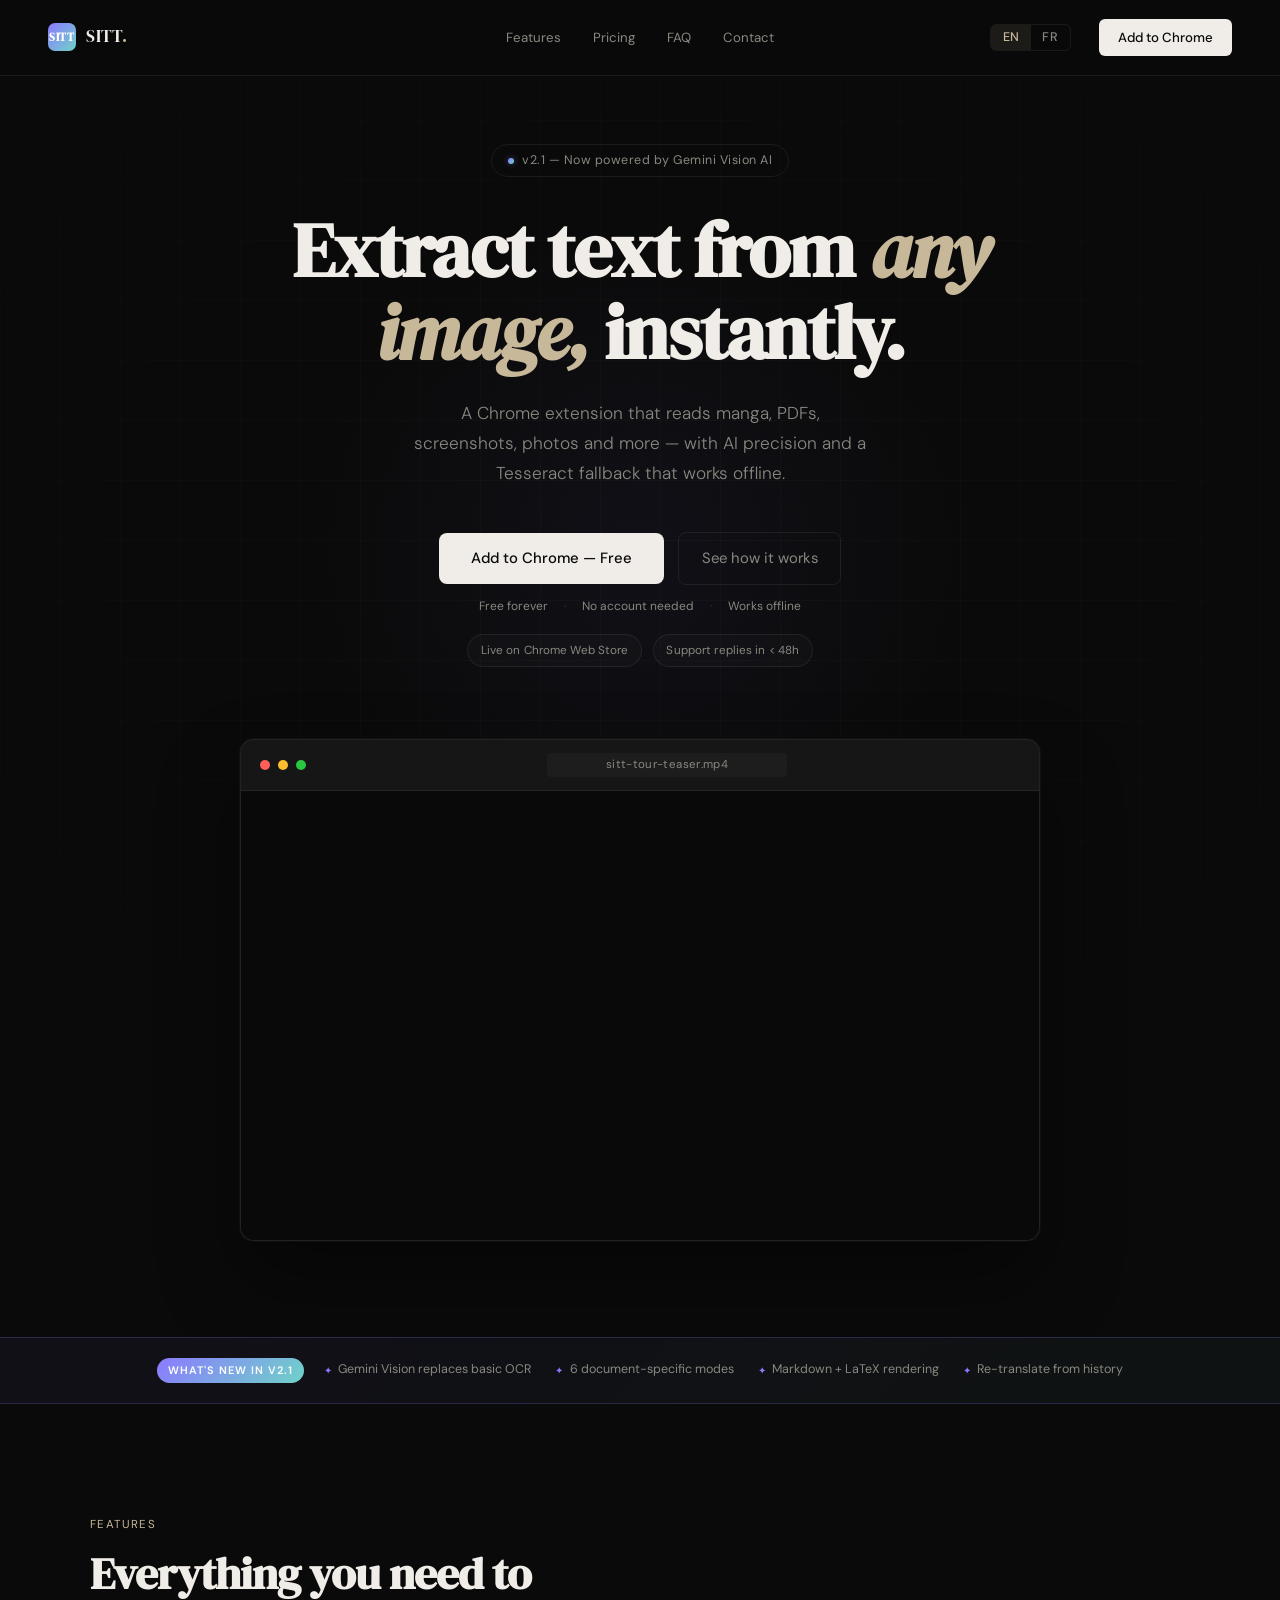
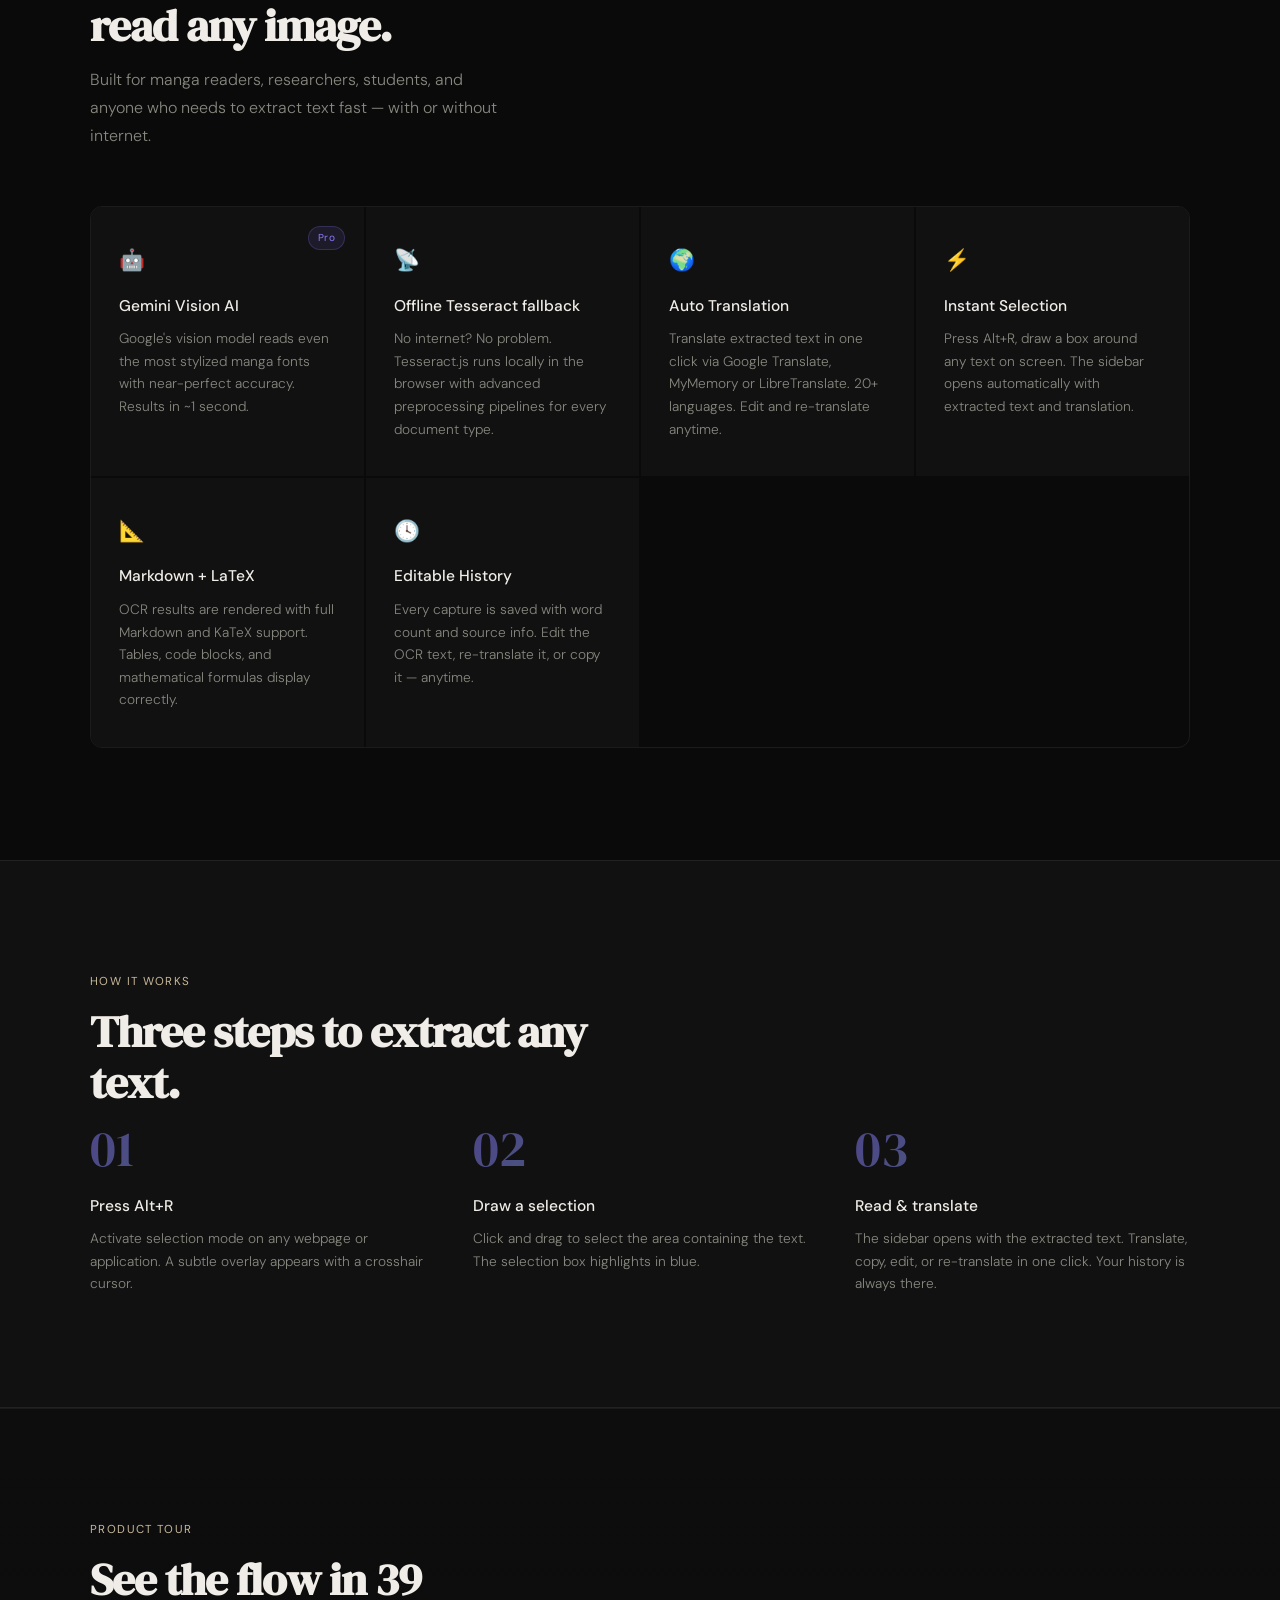
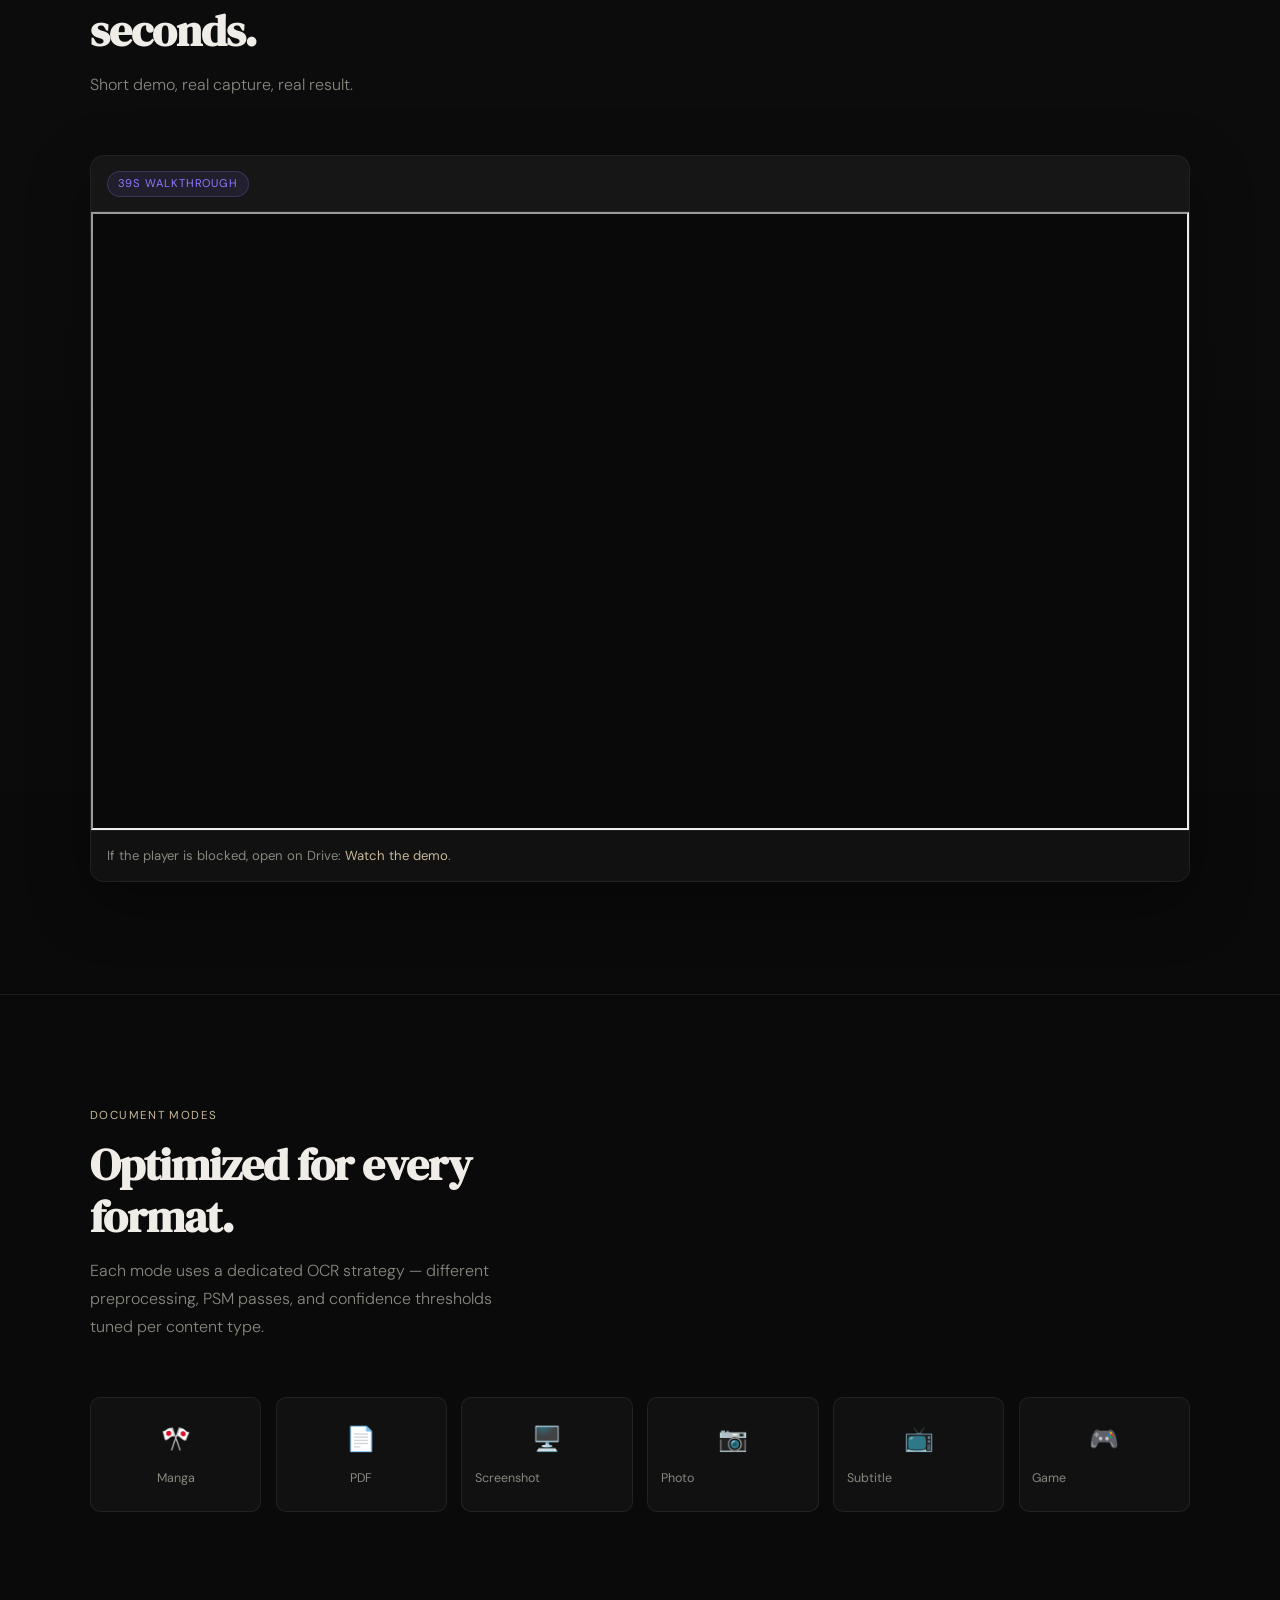
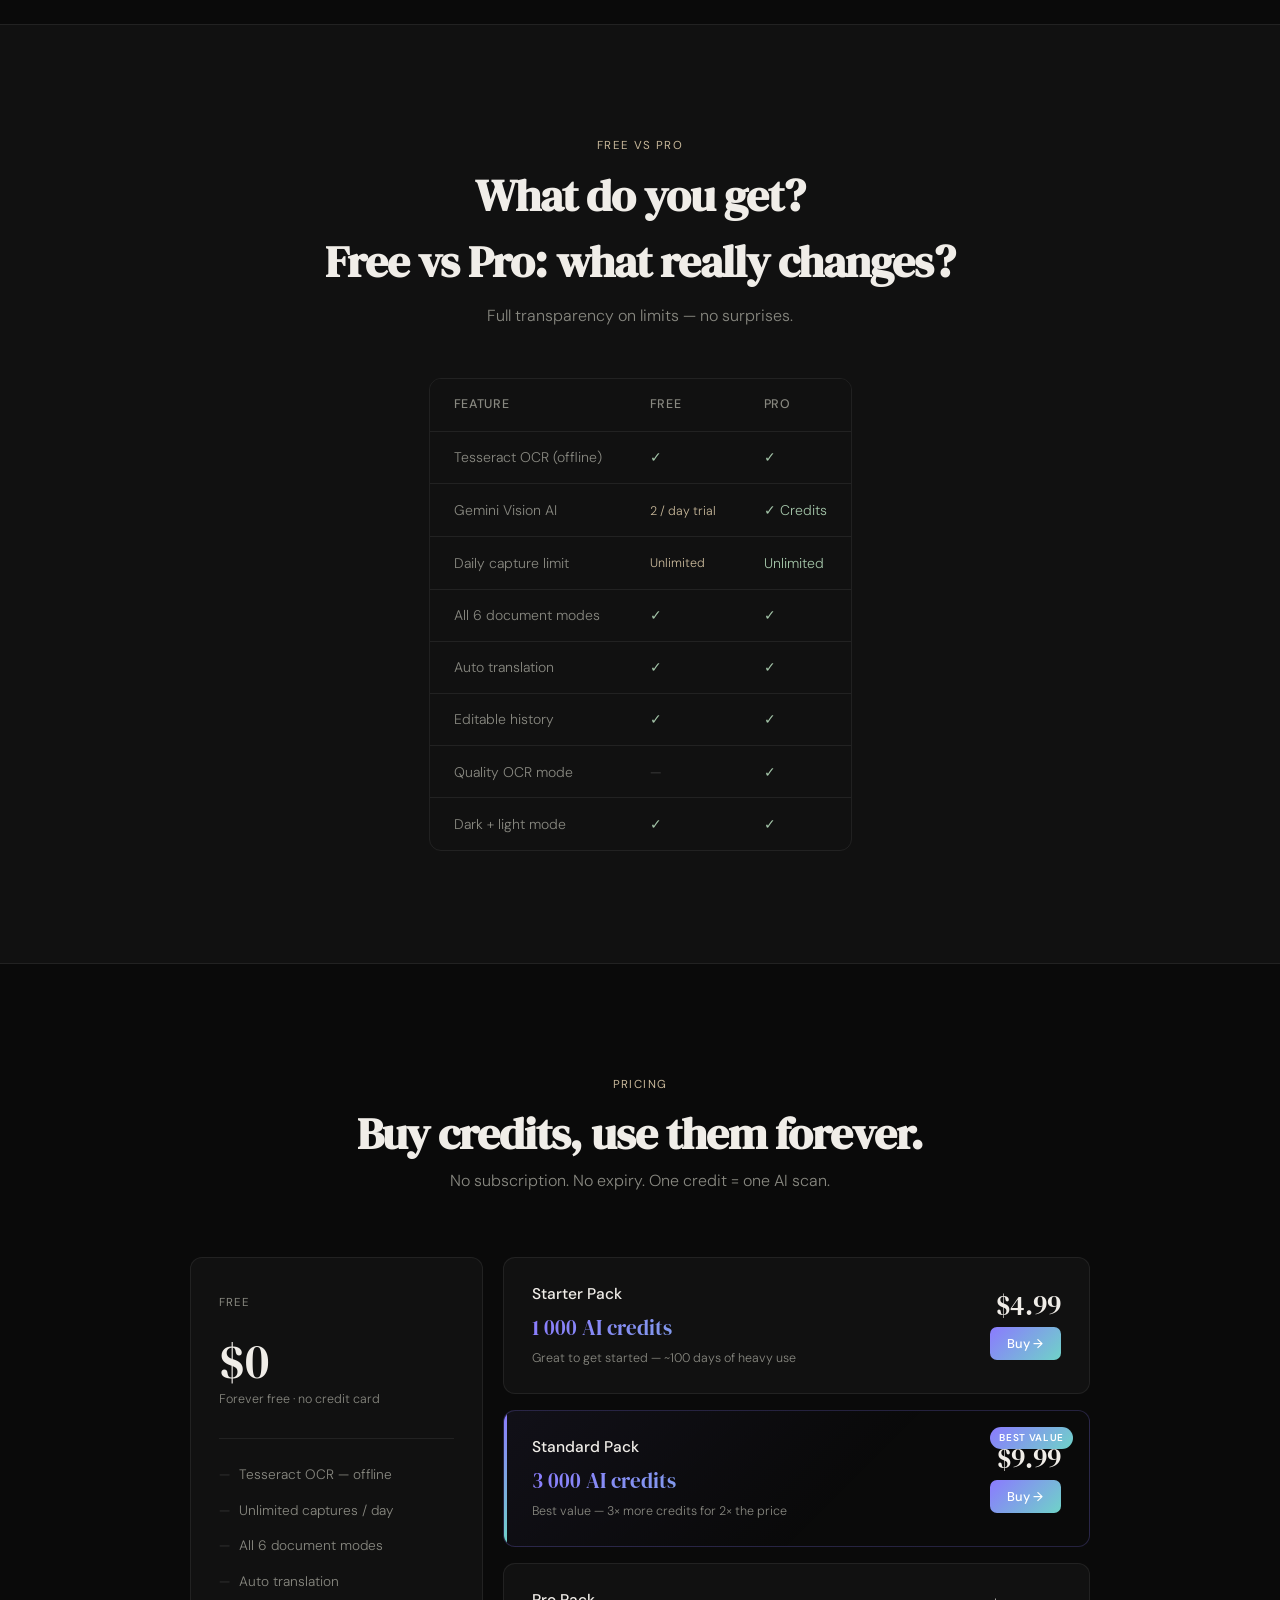
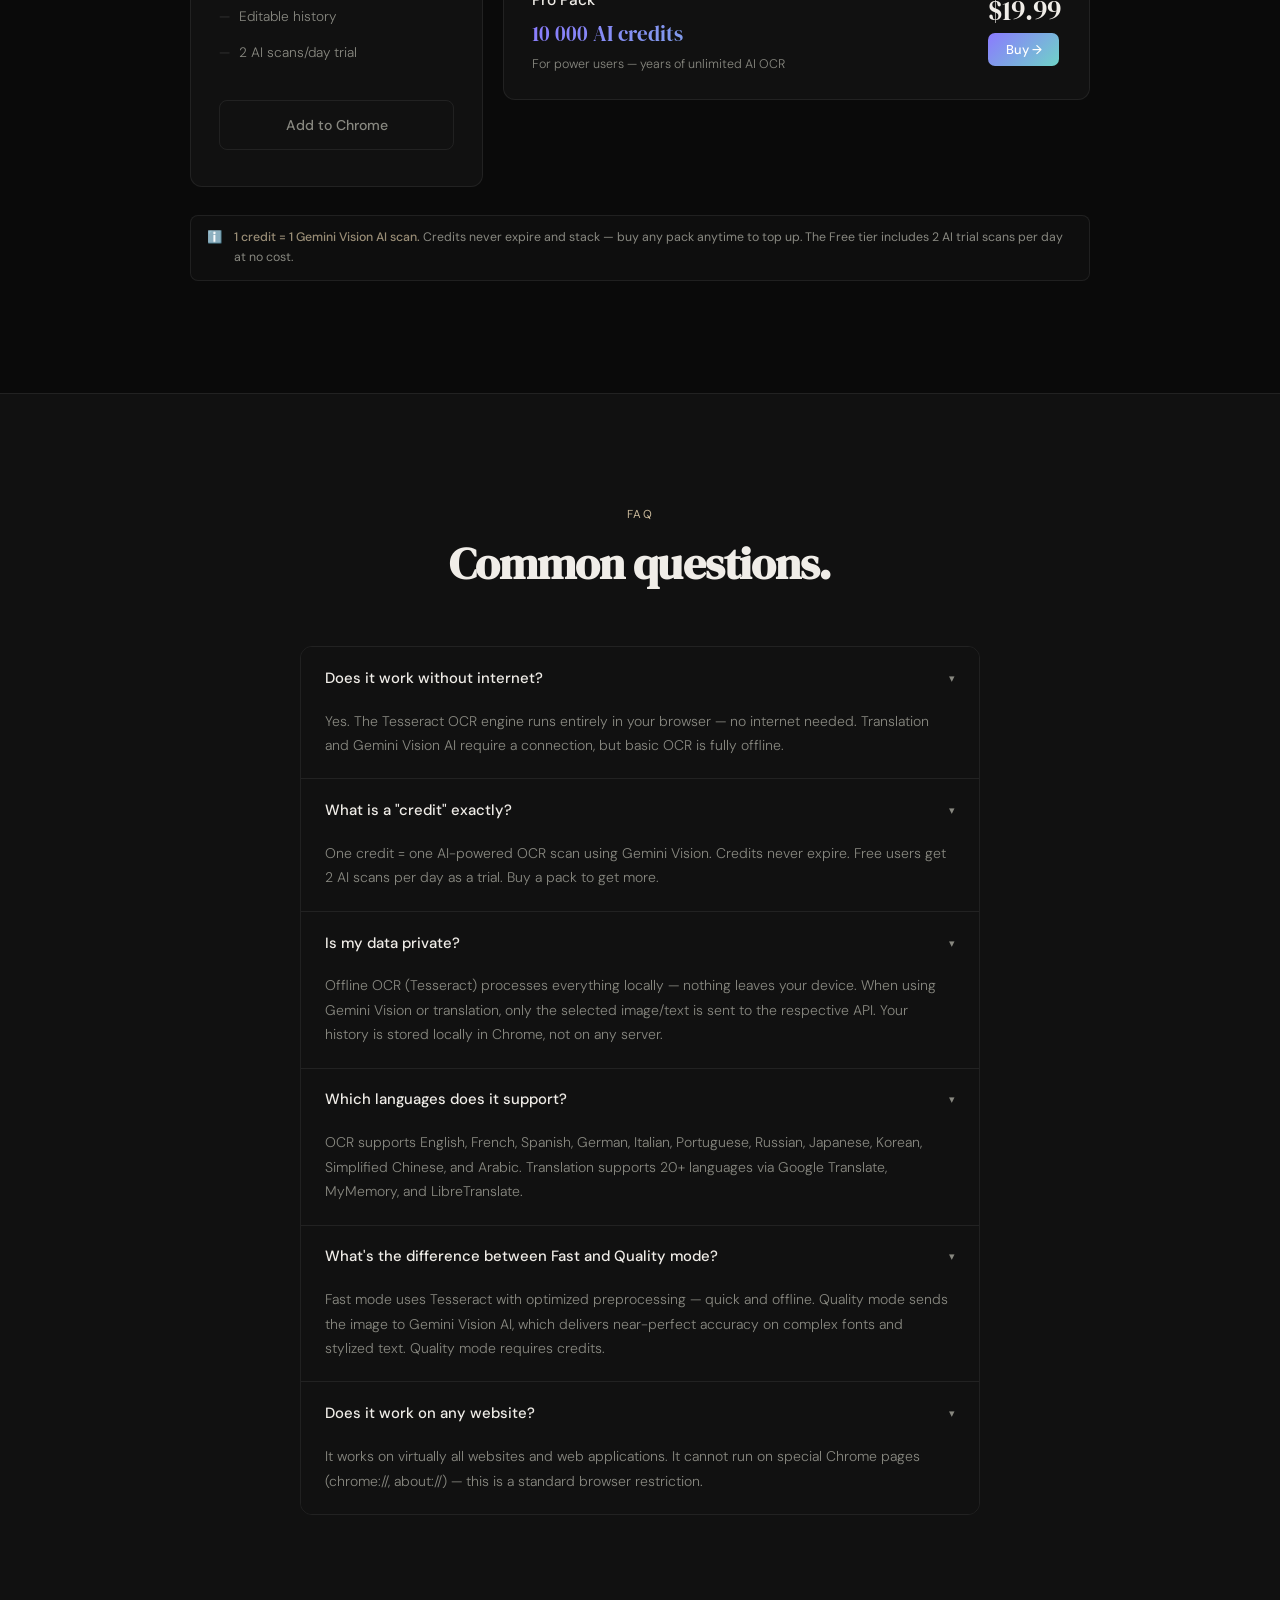
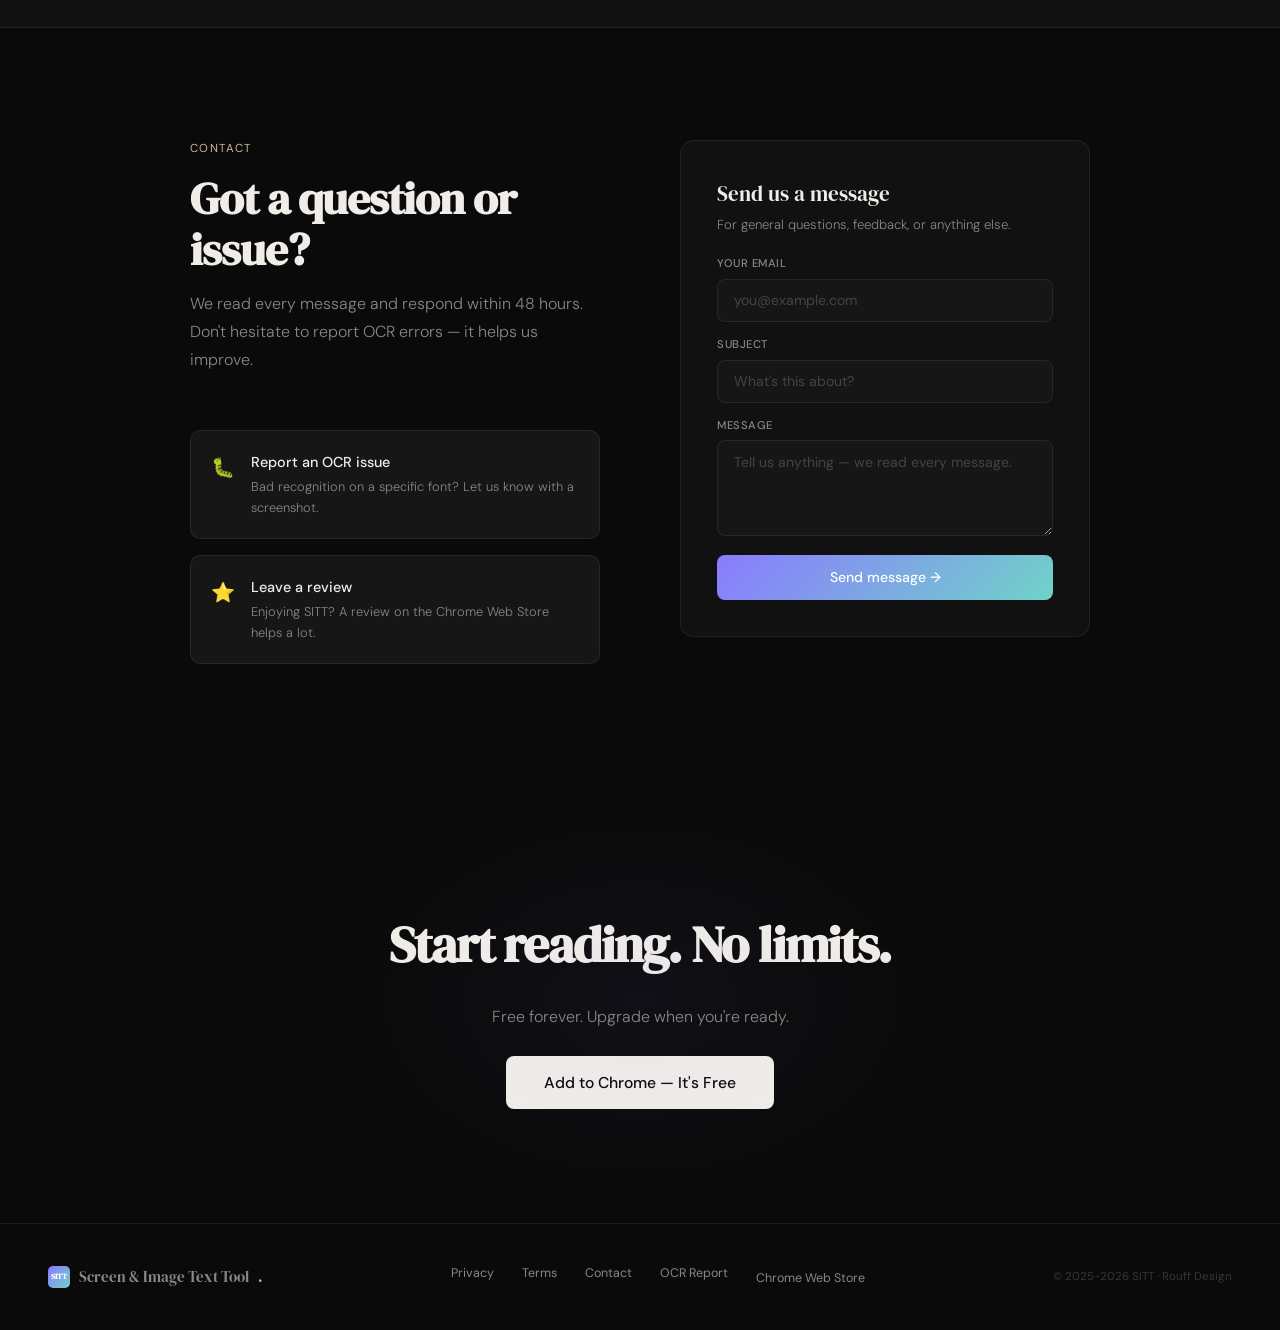
==== commit 6c18ba37: "Update index.html" ====
--- a/index.html
+++ b/index.html
@@ -648,6 +648,23 @@
       background: #090909;
     }
 
+    .tour-drive-link {
+      padding: 0.9rem 1rem;
+      color: var(--muted);
+      font-size: 0.82rem;
+      border-top: 1px solid var(--border);
+      background: var(--surface);
+    }
+
+    .tour-drive-link a {
+      color: var(--accent);
+      text-decoration: none;
+    }
+
+    .tour-drive-link a:hover {
+      text-decoration: underline;
+    }
+
     .tour-fallback {
       display: none;
       padding: 1rem;
@@ -1882,12 +1899,16 @@
           <span class="tour-badge" data-lang="en">39s walkthrough</span>
           <span class="tour-badge" data-lang="fr">demo 39s</span>
         </div>
-        <video id="full-demo-video" class="tour-video" controls preload="metadata" poster="/media/sitt-tour-poster.jpg">
-          <source src="/media/sitt-tour-39s.mp4" type="video/mp4">
-        </video>
-        <div id="full-video-fallback" class="tour-fallback">
-          <span data-lang="en">Main demo not found yet. Add your file at /media/sitt-tour-39s.mp4.</span>
-          <span data-lang="fr">Demo principale introuvable. Ajoute ton fichier dans /media/sitt-tour-39s.mp4.</span>
+        <iframe id="full-demo-video" class="tour-video"
+          src="https://drive.google.com/file/d/1Iqj6gN4nJaMwd-aqUS-TqzxrWeaDuMdL/preview" title="SITT Demo Video"
+          allow="autoplay; encrypted-media; picture-in-picture" allowfullscreen loading="lazy"></iframe>
+        <div id="full-video-fallback" class="tour-drive-link">
+          <span data-lang="en">If the player is blocked, open on Drive: <a
+              href="https://drive.google.com/file/d/1Iqj6gN4nJaMwd-aqUS-TqzxrWeaDuMdL/view?usp=sharing" target="_blank"
+              rel="noopener noreferrer">Watch the demo</a>.</span>
+          <span data-lang="fr">Si le lecteur est bloqué, ouvre sur Drive: <a
+              href="https://drive.google.com/file/d/1Iqj6gN4nJaMwd-aqUS-TqzxrWeaDuMdL/view?usp=sharing" target="_blank"
+              rel="noopener noreferrer">Voir la démo</a>.</span>
         </div>
       </div>
     </div>
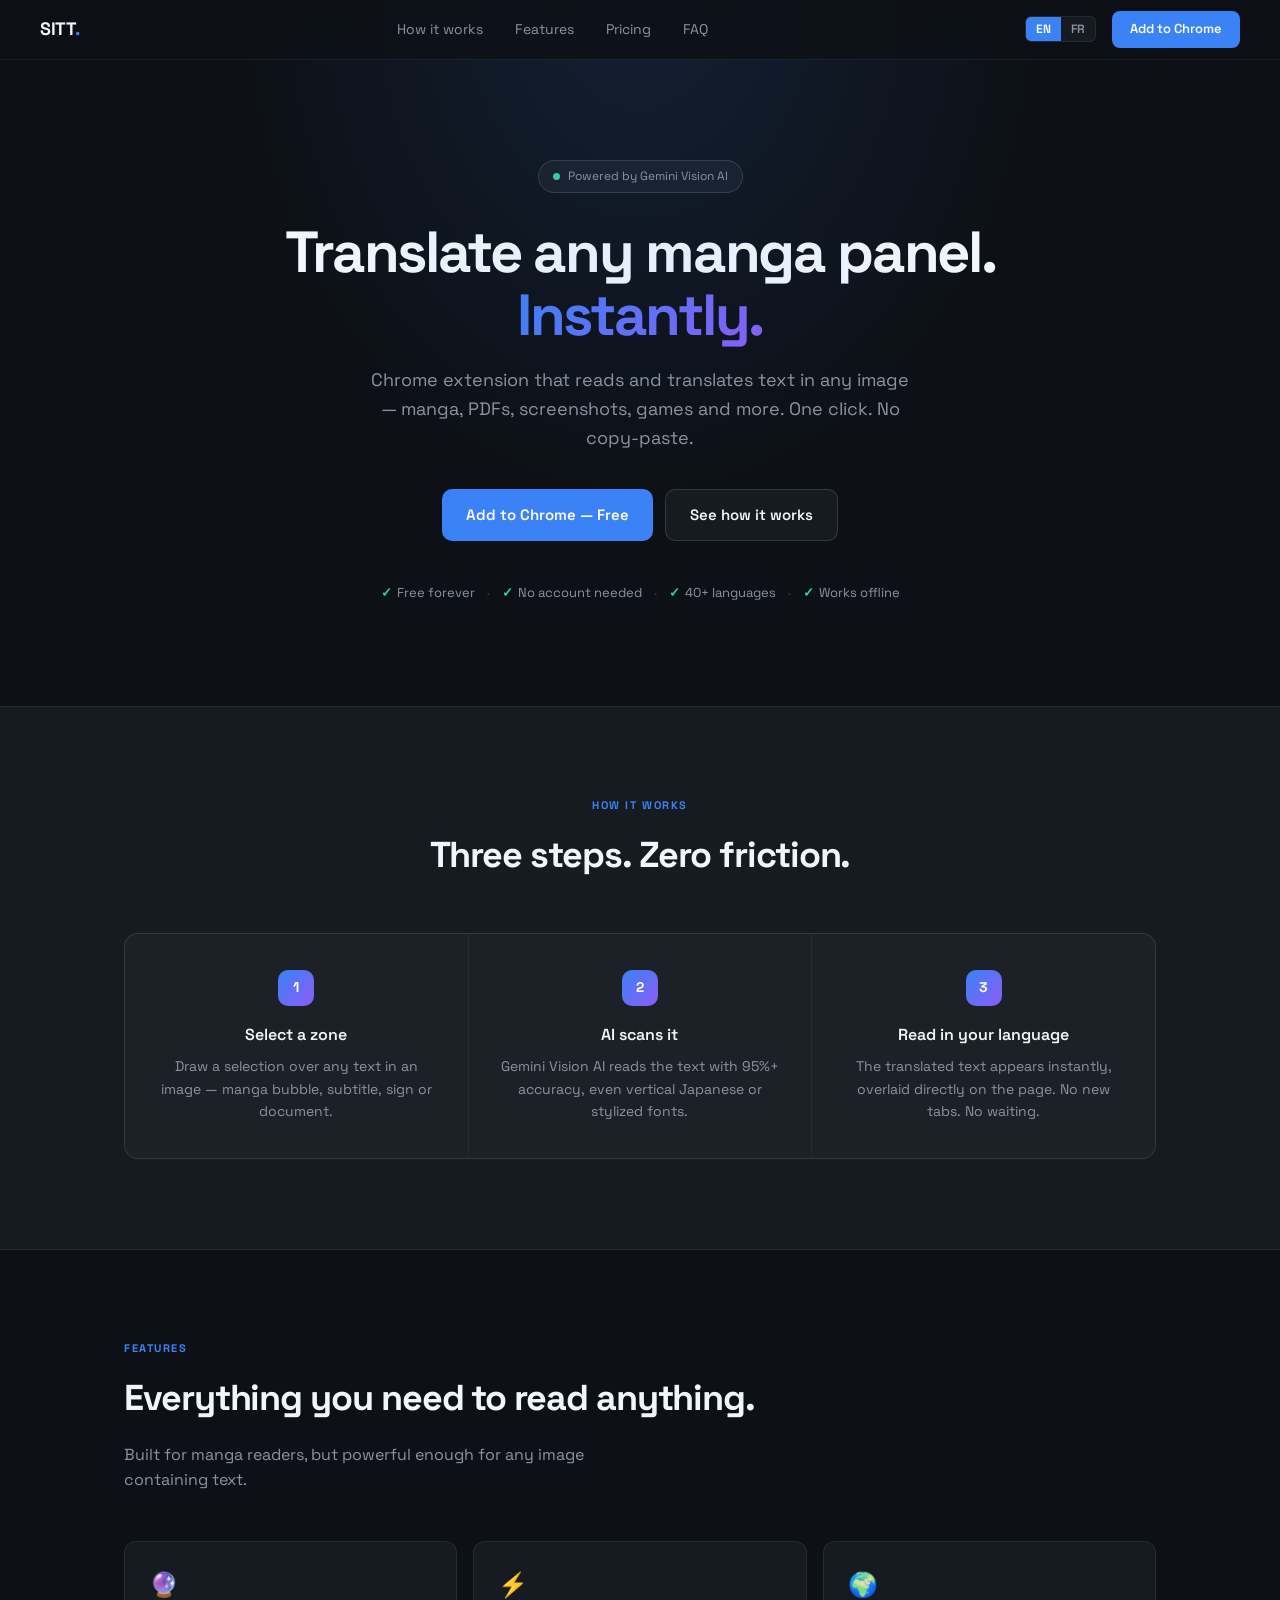
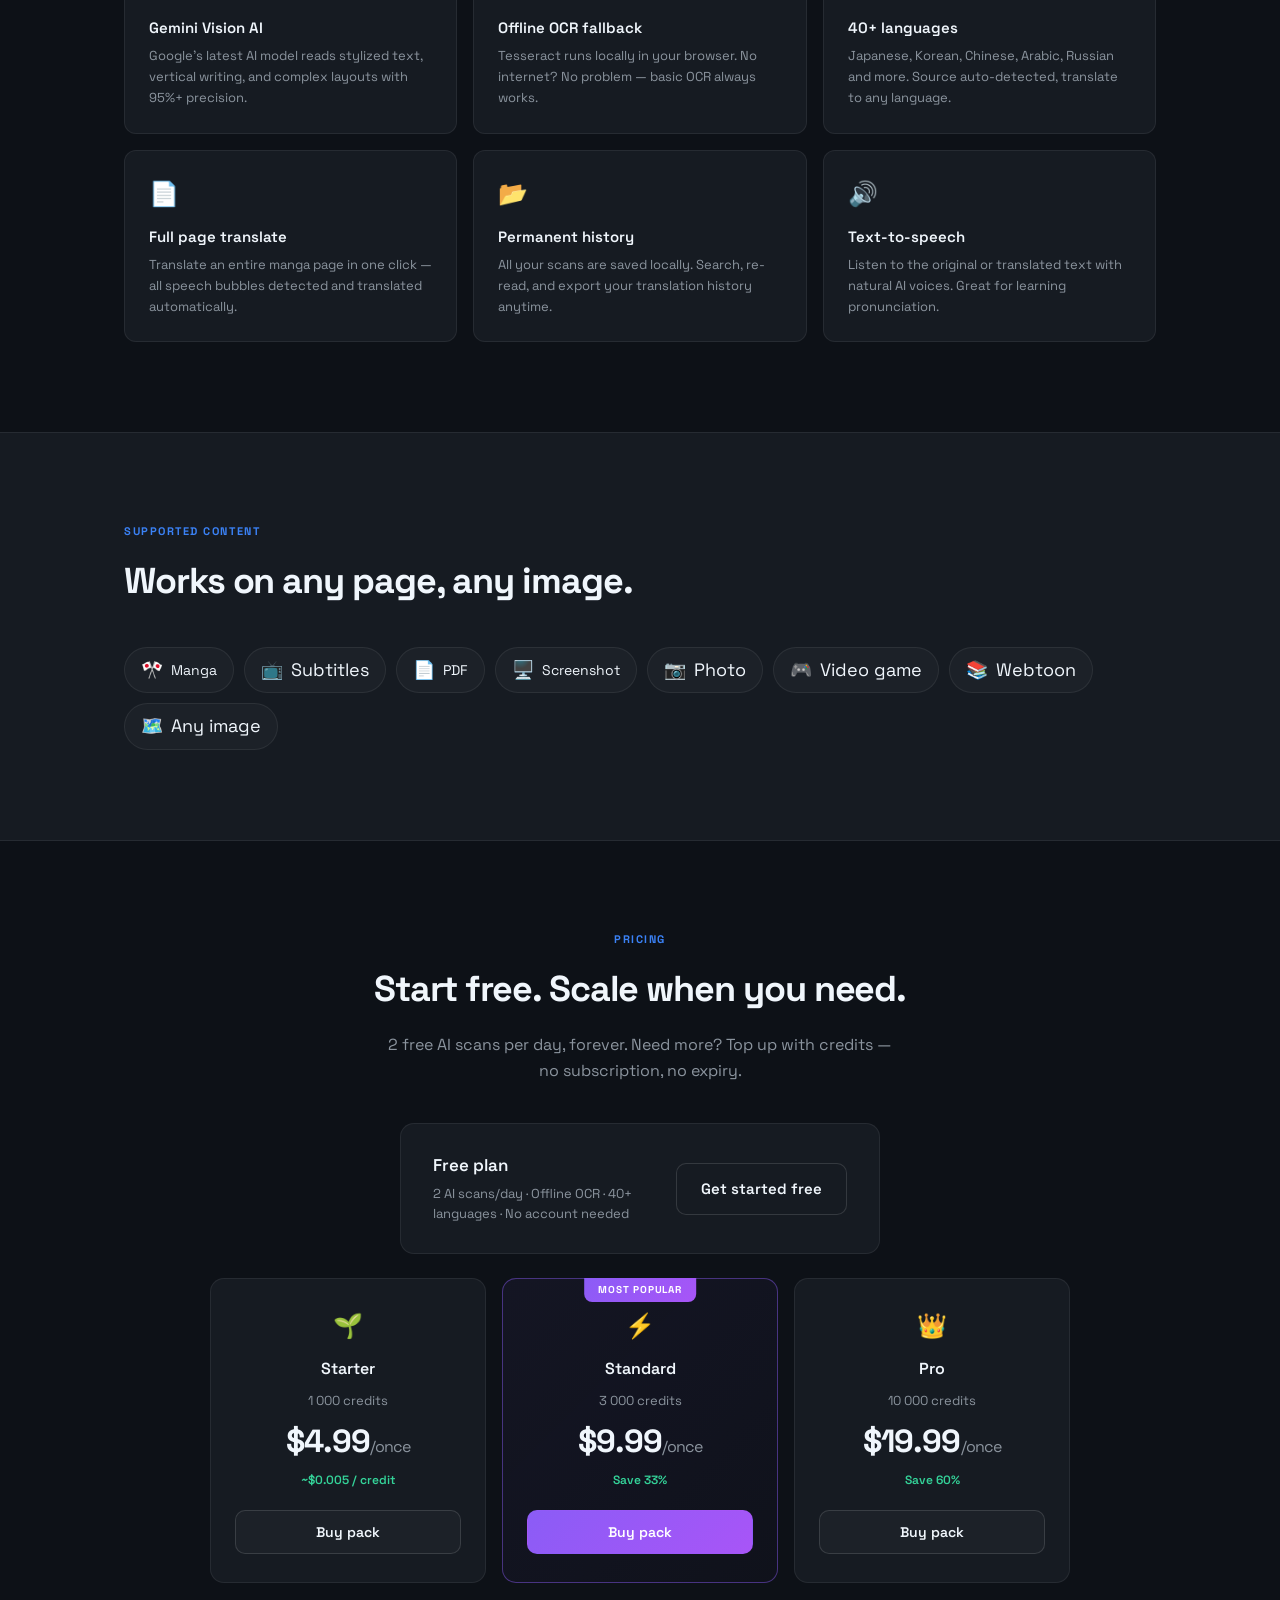
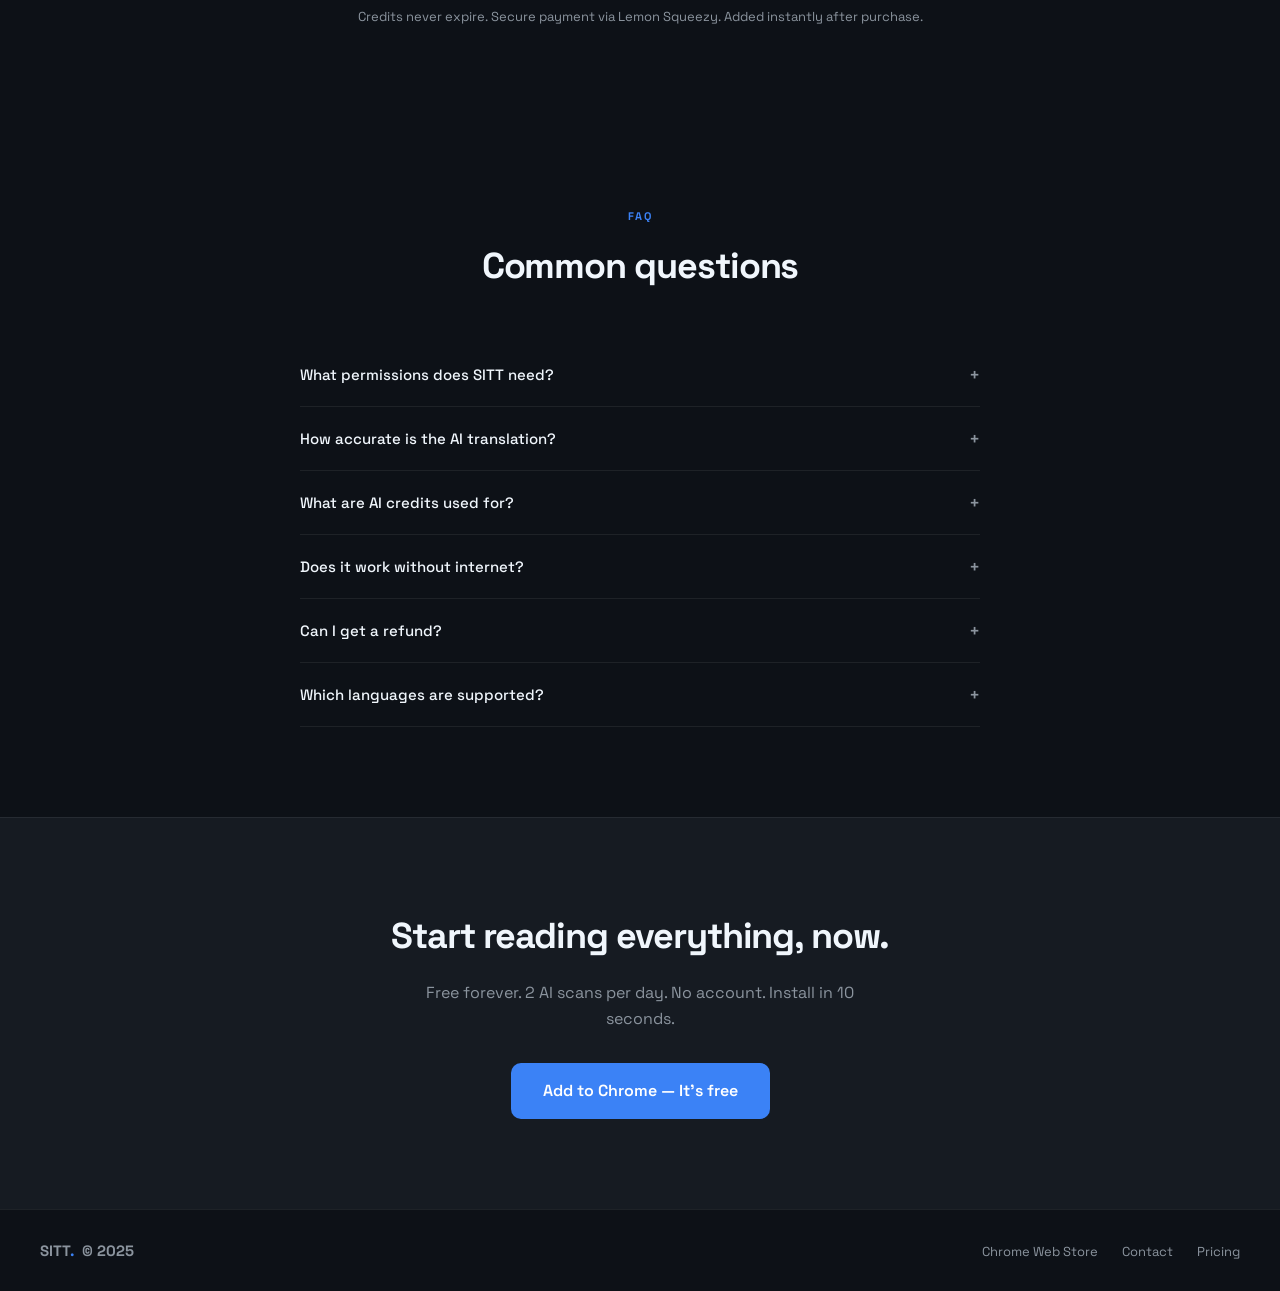
==== commit 3bbf0d6a: "Refonte landing — Cloudflare Pages migration" ====
--- a/index.html
+++ b/index.html
@@ -1,2513 +1,526 @@
 <!DOCTYPE html>
 <html lang="en">
-
 <head>
   <meta charset="UTF-8">
   <meta name="viewport" content="width=device-width, initial-scale=1.0">
-  <title>SITT — Extract Text from Any Image, Instantly</title>
-  <meta name="description"
-    content="A Chrome extension that reads manga, PDFs, screenshots and more with Gemini Vision AI. Free forever, AI credits available.">
-  <meta property="og:type" content="website">
-  <meta property="og:title" content="SITT — Extract Text from Any Image, Instantly">
-  <meta property="og:description"
-    content="A Chrome extension that reads manga, PDFs, screenshots and more with Gemini Vision AI. Free forever, AI credits available.">
-  <meta property="og:url" content="https://sitt-landing.vercel.app/">
-  <meta property="og:image" content="https://sitt-landing.vercel.app/og-image.png">
+  <title>SITT — Translate Any Manga Panel Instantly</title>
+  <meta name="description" content="Chrome extension that reads and translates text in any image using Gemini Vision AI. Perfect for manga, PDFs, screenshots and more. Free forever.">
+  <meta property="og:title" content="SITT — Translate Any Manga Panel Instantly">
+  <meta property="og:description" content="AI-powered OCR + translation directly in your browser. Free forever, no account needed.">
+  <meta property="og:image" content="https://sitt-landing.pages.dev/og-image.png">
   <meta name="twitter:card" content="summary_large_image">
-  <meta name="twitter:title" content="SITT — Extract Text from Any Image, Instantly">
-  <meta name="twitter:description"
-    content="A Chrome extension that reads manga, PDFs, screenshots and more with Gemini Vision AI. Free forever, AI credits available.">
-  <meta name="twitter:image" content="https://sitt-landing.vercel.app/og-image.png">
-  <link rel="icon" type="image/svg+xml"
-    href="data:image/svg+xml,<svg xmlns='http://www.w3.org/2000/svg' viewBox='0 0 64 64'><defs><linearGradient id='g' x1='0%25' y1='0%25' x2='100%25' y2='100%25'><stop offset='0%25' stop-color='%238b7aff'/><stop offset='100%25' stop-color='%236fd3c8'/></linearGradient></defs><rect width='64' height='64' rx='14' fill='url(%23g)'/><text x='32' y='44' font-family='Georgia,serif' font-size='22' font-weight='bold' fill='white' text-anchor='middle' letter-spacing='1'>SITT</text></svg>">
+  <link rel="icon" type="image/svg+xml" href="data:image/svg+xml,<svg xmlns='http://www.w3.org/2000/svg' viewBox='0 0 64 64'><rect width='64' height='64' rx='14' fill='%233B82F6'/><text x='32' y='44' font-family='Georgia,serif' font-size='20' font-weight='bold' fill='white' text-anchor='middle'>SITT</text></svg>">
   <link rel="preconnect" href="https://fonts.googleapis.com">
-  <link
-    href="https://fonts.googleapis.com/css2?family=DM+Serif+Display:ital@0;1&family=DM+Sans:wght@300;400;500&display=swap"
-    rel="stylesheet">
+  <link href="https://fonts.googleapis.com/css2?family=Space+Grotesk:wght@400;500;600;700&display=swap" rel="stylesheet">
   <style>
-    *,
-    *::before,
-    *::after {
-      box-sizing: border-box;
-      margin: 0;
-      padding: 0;
+    *, *::before, *::after { margin: 0; padding: 0; box-sizing: border-box; }
+
+    :root {
+      --bg:       #0D1117;
+      --surface:  #161B22;
+      --surface2: #1C2128;
+      --border:   rgba(255,255,255,0.07);
+      --border2:  rgba(255,255,255,0.13);
+      --text:     #F0F6FC;
+      --muted:    #8B949E;
+      --blue:     #3B82F6;
+      --purple:   #8B5CF6;
+      --green:    #34D399;
+      --r:        12px;
     }
 
-    :root {
-      --bg: #0a0a0a;
-      --surface: #111111;
-      --surface-2: #161616;
-      --border: rgba(255, 255, 255, 0.07);
-      --border-hover: rgba(255, 255, 255, 0.16);
-      --text: #f0ede8;
-      --muted: #888880;
-      --accent: #c8b89a;
-      --accent-dim: rgba(200, 184, 154, 0.10);
-      --pro: #8b7aff;
-      --pro-end: #6fd3c8;
-      --pro-dim: rgba(139, 122, 255, 0.10);
-      --pro-border: rgba(139, 122, 255, 0.22);
-      --green: #a3c4a8;
-      --green-dim: rgba(163, 196, 168, 0.10);
+    html { scroll-behavior: smooth; }
+    body { font-family: 'Space Grotesk', sans-serif; background: var(--bg); color: var(--text); font-size: 16px; line-height: 1.6; -webkit-font-smoothing: antialiased; }
+
+    .container { max-width: 1080px; margin: 0 auto; padding: 0 24px; }
+
+    /* ── NAV ── */
+    nav { position: fixed; top: 0; left: 0; right: 0; z-index: 100; display: flex; align-items: center; justify-content: space-between; padding: 0 40px; height: 60px; background: rgba(13,17,23,0.85); backdrop-filter: blur(16px); border-bottom: 1px solid var(--border); }
+    .nav-logo { font-size: 18px; font-weight: 700; color: var(--text); text-decoration: none; letter-spacing: -0.02em; }
+    .nav-logo span { color: var(--blue); }
+    .nav-links { display: flex; align-items: center; gap: 32px; }
+    .nav-links a { font-size: 14px; color: var(--muted); text-decoration: none; transition: color .15s; }
+    .nav-links a:hover { color: var(--text); }
+    .nav-right { display: flex; align-items: center; gap: 16px; }
+    .lang-toggle { display: flex; background: var(--surface); border: 1px solid var(--border); border-radius: 6px; overflow: hidden; }
+    .lang-btn { background: none; border: none; padding: 4px 10px; font-size: 12px; font-weight: 600; color: var(--muted); cursor: pointer; font-family: inherit; transition: all .15s; }
+    .lang-btn.active { background: var(--blue); color: #fff; }
+    .nav-cta { background: var(--blue); color: #fff; padding: 8px 18px; border-radius: 8px; font-size: 13px; font-weight: 600; text-decoration: none; transition: opacity .15s; white-space: nowrap; }
+    .nav-cta:hover { opacity: .88; }
+
+    /* ── HERO ── */
+    .hero { padding: 160px 40px 100px; text-align: center; position: relative; overflow: hidden; }
+    .hero::before { content: ''; position: absolute; top: 0; left: 50%; transform: translateX(-50%); width: 800px; height: 500px; background: radial-gradient(ellipse at 50% 0%, rgba(59,130,246,0.12) 0%, transparent 70%); pointer-events: none; }
+    .hero-badge { display: inline-flex; align-items: center; gap: 8px; background: var(--surface); border: 1px solid var(--border2); border-radius: 999px; padding: 6px 14px; font-size: 12px; color: var(--muted); margin-bottom: 28px; }
+    .badge-dot { width: 7px; height: 7px; background: var(--green); border-radius: 50%; animation: pulse 2s ease-in-out infinite; }
+    @keyframes pulse { 0%,100%{opacity:1} 50%{opacity:.4} }
+    .hero h1 { font-size: clamp(32px, 6vw, 58px); font-weight: 700; letter-spacing: -0.04em; line-height: 1.08; margin-bottom: 20px; }
+    .hero h1 em { font-style: normal; background: linear-gradient(135deg, #3B82F6, #8B5CF6); -webkit-background-clip: text; -webkit-text-fill-color: transparent; background-clip: text; }
+    .hero-sub { font-size: 18px; color: var(--muted); max-width: 540px; margin: 0 auto 36px; line-height: 1.6; }
+    .hero-actions { display: flex; justify-content: center; gap: 12px; flex-wrap: wrap; margin-bottom: 40px; }
+    .btn-primary { display: inline-flex; align-items: center; gap: 8px; background: var(--blue); color: #fff; padding: 13px 24px; border-radius: 10px; font-size: 15px; font-weight: 600; text-decoration: none; transition: all .2s; font-family: inherit; border: none; cursor: pointer; }
+    .btn-primary:hover { background: #2563EB; transform: translateY(-1px); box-shadow: 0 8px 24px rgba(59,130,246,0.3); }
+    .btn-secondary { display: inline-flex; align-items: center; gap: 8px; background: var(--surface); color: var(--text); padding: 13px 24px; border-radius: 10px; font-size: 15px; font-weight: 600; text-decoration: none; border: 1px solid var(--border2); transition: all .2s; }
+    .btn-secondary:hover { border-color: rgba(255,255,255,0.25); transform: translateY(-1px); }
+    .hero-trust { display: flex; justify-content: center; align-items: center; gap: 12px; flex-wrap: wrap; }
+    .trust-item { font-size: 13px; color: var(--muted); display: flex; align-items: center; gap: 5px; }
+    .trust-item::before { content: '✓'; color: var(--green); font-weight: 700; }
+    .trust-sep { color: var(--border2); }
+
+    /* ── SECTION BASE ── */
+    section { padding: 90px 40px; }
+    .section-label { font-size: 11px; font-weight: 700; letter-spacing: 0.14em; text-transform: uppercase; color: var(--blue); margin-bottom: 12px; }
+    .section-title { font-size: clamp(24px, 4vw, 36px); font-weight: 700; letter-spacing: -0.03em; margin-bottom: 14px; }
+    .section-sub { font-size: 16px; color: var(--muted); max-width: 520px; line-height: 1.6; }
+
+    /* ── HOW IT WORKS ── */
+    .how { background: var(--surface); border-top: 1px solid var(--border); border-bottom: 1px solid var(--border); }
+    .how .container { text-align: center; }
+    .how-grid { display: grid; grid-template-columns: repeat(3,1fr); gap: 1px; background: var(--border); border: 1px solid var(--border); border-radius: 14px; overflow: hidden; margin-top: 48px; }
+    .how-step { background: var(--surface2); padding: 36px 28px; text-align: center; }
+    .how-num { width: 36px; height: 36px; background: linear-gradient(135deg,#3B82F6,#8B5CF6); border-radius: 10px; display: flex; align-items: center; justify-content: center; font-size: 14px; font-weight: 700; color: #fff; margin: 0 auto 16px; }
+    .how-step h3 { font-size: 16px; font-weight: 600; margin-bottom: 8px; }
+    .how-step p { font-size: 14px; color: var(--muted); line-height: 1.6; }
+
+    /* ── FEATURES ── */
+    .features-grid { display: grid; grid-template-columns: repeat(3,1fr); gap: 16px; margin-top: 48px; }
+    .feature-card { background: var(--surface); border: 1px solid var(--border); border-radius: var(--r); padding: 24px; transition: border-color .2s; }
+    .feature-card:hover { border-color: var(--border2); }
+    .feature-icon { font-size: 24px; margin-bottom: 12px; }
+    .feature-card h3 { font-size: 15px; font-weight: 600; margin-bottom: 6px; }
+    .feature-card p { font-size: 13px; color: var(--muted); line-height: 1.6; }
+
+    /* ── MODES ── */
+    .modes { background: var(--surface); border-top: 1px solid var(--border); border-bottom: 1px solid var(--border); }
+    .modes-grid { display: flex; flex-wrap: wrap; gap: 10px; margin-top: 36px; }
+    .mode-pill { display: flex; align-items: center; gap: 8px; background: var(--surface2); border: 1px solid var(--border); border-radius: 999px; padding: 8px 16px; font-size: 14px; }
+    .mode-pill span:first-child { font-size: 18px; }
+
+    /* ── PRICING ── */
+    .pricing { text-align: center; }
+    .pricing-free { background: var(--surface); border: 1px solid var(--border); border-radius: 14px; padding: 28px 32px; max-width: 480px; margin: 0 auto 24px; text-align: left; display: flex; align-items: center; justify-content: space-between; gap: 20px; }
+    .pricing-free-info h3 { font-size: 17px; font-weight: 600; margin-bottom: 4px; }
+    .pricing-free-info p { font-size: 13px; color: var(--muted); }
+    .pricing-packs { display: grid; grid-template-columns: repeat(3,1fr); gap: 16px; max-width: 860px; margin: 0 auto; }
+    .pack { background: var(--surface); border: 1px solid var(--border); border-radius: 14px; padding: 28px 24px; position: relative; transition: all .2s; }
+    .pack:hover { border-color: var(--border2); transform: translateY(-2px); }
+    .pack-featured { border-color: rgba(139,92,246,0.45); background: linear-gradient(135deg,rgba(139,92,246,0.06),rgba(168,85,247,0.02)); }
+    .pack-popular { position: absolute; top: -1px; left: 50%; transform: translateX(-50%); background: linear-gradient(135deg,#8B5CF6,#A855F7); color: #fff; font-size: 10px; font-weight: 700; letter-spacing: .08em; text-transform: uppercase; padding: 4px 14px; border-radius: 0 0 8px 8px; white-space: nowrap; }
+    .pack-icon { font-size: 24px; margin-bottom: 10px; }
+    .pack-name { font-size: 16px; font-weight: 600; margin-bottom: 10px; }
+    .pack-amount { font-size: 13px; color: var(--muted); margin-bottom: 4px; }
+    .pack-price { font-size: 32px; font-weight: 700; letter-spacing: -0.03em; margin-bottom: 4px; }
+    .pack-price span { font-size: 16px; color: var(--muted); font-weight: 400; }
+    .pack-save { font-size: 12px; color: var(--green); font-weight: 600; margin-bottom: 20px; }
+    .pack-btn { width: 100%; padding: 12px; border-radius: 10px; font-size: 14px; font-weight: 600; cursor: pointer; font-family: inherit; border: 1px solid var(--border2); background: var(--surface2); color: var(--text); transition: all .18s; }
+    .pack-btn:hover { background: rgba(255,255,255,0.06); border-color: rgba(255,255,255,.2); }
+    .pack-btn-featured { background: linear-gradient(135deg,#8B5CF6,#A855F7); border-color: transparent; color: #fff; }
+    .pack-btn-featured:hover { background: linear-gradient(135deg,#7C3AED,#9333EA); border-color: transparent; }
+    .pricing-note { margin-top: 24px; font-size: 13px; color: var(--muted); }
+
+    /* ── FAQ ── */
+    .faq-list { max-width: 680px; margin: 48px auto 0; display: flex; flex-direction: column; gap: 0; }
+    .faq-item { border-bottom: 1px solid var(--border); }
+    .faq-q { width: 100%; background: none; border: none; color: var(--text); font-family: inherit; font-size: 15px; font-weight: 500; text-align: left; padding: 20px 0; cursor: pointer; display: flex; justify-content: space-between; align-items: center; gap: 16px; }
+    .faq-q:hover { color: var(--blue); }
+    .faq-arrow { color: var(--muted); font-size: 18px; transition: transform .2s; flex-shrink: 0; }
+    .faq-item.open .faq-arrow { transform: rotate(45deg); }
+    .faq-a { font-size: 14px; color: var(--muted); line-height: 1.7; padding-bottom: 20px; display: none; }
+    .faq-item.open .faq-a { display: block; }
+
+    /* ── CTA FINAL ── */
+    .cta-final { text-align: center; background: var(--surface); border-top: 1px solid var(--border); }
+    .cta-final h2 { font-size: clamp(24px,4vw,36px); font-weight: 700; letter-spacing: -0.03em; margin-bottom: 14px; }
+    .cta-final p { font-size: 16px; color: var(--muted); max-width: 440px; margin: 0 auto 32px; }
+
+    /* ── FOOTER ── */
+    footer { border-top: 1px solid var(--border); padding: 28px 40px; display: flex; align-items: center; justify-content: space-between; flex-wrap: wrap; gap: 16px; }
+    .footer-logo { font-size: 15px; font-weight: 700; color: var(--muted); }
+    .footer-logo span { color: var(--blue); }
+    .footer-links { display: flex; gap: 24px; list-style: none; }
+    .footer-links a { font-size: 13px; color: var(--muted); text-decoration: none; transition: color .15s; }
+    .footer-links a:hover { color: var(--text); }
+
+    /* ── I18N ── */
+    [data-lang] { display: none; }
+    .lang-en [data-lang="en"] { display: inline; }
+    .lang-fr [data-lang="fr"] { display: inline; }
+    /* Block-level elements must stay block, not inline */
+    h1[data-lang], h2[data-lang], p[data-lang], div[data-lang] { display: none; }
+    .lang-en h1[data-lang="en"], .lang-en h2[data-lang="en"],
+    .lang-en p[data-lang="en"], .lang-en div[data-lang="en"] { display: block; }
+    .lang-fr h1[data-lang="fr"], .lang-fr h2[data-lang="fr"],
+    .lang-fr p[data-lang="fr"], .lang-fr div[data-lang="fr"] { display: block; }
+    .lang-en .block-en { display: block; }
+    .lang-fr .block-fr { display: block; }
+    .block-en, .block-fr { display: none; }
+
+    /* ── RESPONSIVE ── */
+    @media(max-width:768px) {
+      nav { padding: 0 16px; }
+      .nav-links { display: none; }
+      .nav-cta { padding: 7px 14px; font-size: 13px; }
+      .hero { padding: 110px 20px 72px; }
+      .hero-badge { font-size: 11px; padding: 5px 12px; }
+      .hero-sub { font-size: 16px; }
+      .hero-actions { flex-direction: column; align-items: center; }
+      .hero-actions a { width: 100%; max-width: 320px; justify-content: center; }
+      .hero-trust { gap: 8px; }
+      section { padding: 56px 20px; }
+      .how-grid { grid-template-columns: 1fr; }
+      .features-grid { grid-template-columns: 1fr 1fr; }
+      .pricing-packs { grid-template-columns: 1fr; max-width: 340px; }
+      .pricing-free { flex-direction: column; text-align: center; gap: 16px; }
+      .pricing-free .btn-secondary { width: 100%; justify-content: center; }
+      footer { flex-direction: column; align-items: center; text-align: center; }
+      .footer-links { gap: 16px; flex-wrap: wrap; justify-content: center; }
     }
-
-    html {
-      scroll-behavior: smooth;
-    }
-
-    body {
-      font-family: 'DM Sans', sans-serif;
-      background: var(--bg);
-      color: var(--text);
-      font-size: 16px;
-      line-height: 1.6;
-      -webkit-font-smoothing: antialiased;
-    }
-
-    /* ── NAV ── */
-    nav {
-      position: fixed;
-      top: 0;
-      left: 0;
-      right: 0;
-      z-index: 100;
-      display: flex;
-      align-items: center;
-      justify-content: space-between;
-      padding: 1.2rem 3rem;
-      border-bottom: 1px solid var(--border);
-      background: rgba(10, 10, 10, 0.88);
-      backdrop-filter: blur(14px);
-    }
-
-    .nav-logo {
-      display: flex;
-      align-items: center;
-      gap: 0.65rem;
-      text-decoration: none;
-    }
-
-    .nav-logo-icon {
-      width: 28px;
-      height: 28px;
-      border-radius: 7px;
-      background: linear-gradient(135deg, var(--pro) 0%, var(--pro-end) 100%);
-      display: flex;
-      align-items: center;
-      justify-content: center;
-      font-family: 'DM Serif Display', serif;
-      font-size: 0.7rem;
-      color: white;
-      letter-spacing: 0.05em;
-      font-weight: bold;
-      flex-shrink: 0;
-    }
-
-    .nav-logo-name {
-      font-family: 'DM Serif Display', serif;
-      font-size: 1.05rem;
-      letter-spacing: 0.02em;
-      color: var(--text);
-    }
-
-    .nav-logo-name span {
-      color: var(--accent);
-    }
-
-    .nav-center {
-      display: flex;
-      align-items: center;
-      gap: 2rem;
-      position: absolute;
-      left: 50%;
-      transform: translateX(-50%);
-    }
-
-    .nav-link {
-      font-size: 0.83rem;
-      color: var(--muted);
-      text-decoration: none;
-      transition: color 0.2s;
-      font-weight: 400;
-    }
-
-    .nav-link:hover {
-      color: var(--text);
-    }
-
-    .nav-right {
-      display: flex;
-      align-items: center;
-      gap: 1.75rem;
-    }
-
-    .lang-toggle {
-      display: flex;
-      border: 1px solid var(--border);
-      border-radius: 6px;
-      overflow: hidden;
-    }
-
-    .lang-btn {
-      background: none;
-      border: none;
-      cursor: pointer;
-      padding: 0.3rem 0.7rem;
-      font-family: 'DM Sans', sans-serif;
-      font-size: 0.78rem;
-      font-weight: 500;
-      letter-spacing: 0.05em;
-      color: var(--muted);
-      transition: all 0.18s;
-    }
-
-    .lang-btn.active {
-      background: var(--accent-dim);
-      color: var(--accent);
-    }
-
-    .nav-cta {
-      background: var(--text);
-      color: var(--bg);
-      border: none;
-      padding: 0.48rem 1.2rem;
-      border-radius: 6px;
-      font-family: 'DM Sans', sans-serif;
-      font-size: 0.83rem;
-      font-weight: 500;
-      cursor: pointer;
-      transition: opacity 0.2s;
-      text-decoration: none;
-      display: inline-block;
-    }
-
-    .nav-cta:hover {
-      opacity: 0.84;
-    }
-
-    /* ── HERO ── */
-    .hero {
-      min-height: 100vh;
-      display: flex;
-      flex-direction: column;
-      align-items: center;
-      justify-content: center;
-      text-align: center;
-      padding: 9rem 2rem 6rem;
-      position: relative;
-      overflow: hidden;
-    }
-
-    .hero::before {
-      content: '';
-      position: absolute;
-      top: 15%;
-      left: 50%;
-      transform: translateX(-50%);
-      width: 700px;
-      height: 700px;
-      background: radial-gradient(circle, rgba(139, 122, 255, 0.055) 0%, transparent 68%);
-      pointer-events: none;
-    }
-
-    .hero-grid {
-      position: absolute;
-      inset: 0;
-      background-image:
-        linear-gradient(var(--border) 1px, transparent 1px),
-        linear-gradient(90deg, var(--border) 1px, transparent 1px);
-      background-size: 60px 60px;
-      mask-image: radial-gradient(ellipse 80% 60% at 50% 40%, black 0%, transparent 100%);
-      opacity: 0.35;
-    }
-
-    .hero-badge {
-      display: inline-flex;
-      align-items: center;
-      gap: 0.55rem;
-      border: 1px solid var(--border);
-      padding: 0.35rem 1rem;
-      border-radius: 100px;
-      font-size: 0.78rem;
-      color: var(--muted);
-      letter-spacing: 0.04em;
-      margin-bottom: 2rem;
-      animation: fadeUp 0.6s ease both;
-      position: relative;
-      z-index: 1;
-    }
-
-    .dot-gemini {
-      width: 6px;
-      height: 6px;
-      border-radius: 50%;
-      background: linear-gradient(135deg, var(--pro), var(--pro-end));
-      flex-shrink: 0;
-      box-shadow: 0 0 6px rgba(139, 122, 255, 0.5);
-      animation: pulse-dot 2s ease-in-out infinite;
-    }
-
-    @keyframes pulse-dot {
-
-      0%,
-      100% {
-        box-shadow: 0 0 6px rgba(139, 122, 255, 0.5);
-      }
-
-      50% {
-        box-shadow: 0 0 12px rgba(139, 122, 255, 0.9);
-      }
-    }
-
-    .hero h1 {
-      font-family: 'DM Serif Display', serif;
-      font-size: clamp(2.6rem, 6vw, 5.2rem);
-      line-height: 1.07;
-      letter-spacing: -0.025em;
-      max-width: 820px;
-      margin-bottom: 1.5rem;
-      animation: fadeUp 0.6s 0.1s ease both;
-      position: relative;
-      z-index: 1;
-    }
-
-    .hero h1 em {
-      font-style: italic;
-      color: var(--accent);
-    }
-
-    .hero>p {
-      font-size: 1.08rem;
-      color: var(--muted);
-      max-width: 460px;
-      margin: 0 auto 2.75rem;
-      font-weight: 300;
-      line-height: 1.75;
-      animation: fadeUp 0.6s 0.2s ease both;
-      position: relative;
-      z-index: 1;
-    }
-
-    .hero-actions {
-      display: flex;
-      gap: 0.9rem;
-      align-items: center;
-      flex-wrap: wrap;
-      justify-content: center;
-      animation: fadeUp 0.6s 0.3s ease both;
-      position: relative;
-      z-index: 1;
-      margin-bottom: 0.75rem;
-    }
-
-    .btn-primary {
-      background: var(--text);
-      color: var(--bg);
-      padding: 0.85rem 2rem;
-      border-radius: 8px;
-      font-size: 0.93rem;
-      font-weight: 500;
-      text-decoration: none;
-      transition: opacity 0.2s;
-      border: none;
-      cursor: pointer;
-      font-family: 'DM Sans', sans-serif;
-    }
-
-    .btn-primary:hover {
-      opacity: 0.87;
-    }
-
-    .btn-secondary {
-      background: none;
-      color: var(--muted);
-      padding: 0.85rem 1.4rem;
-      border-radius: 8px;
-      font-size: 0.93rem;
-      text-decoration: none;
-      transition: all 0.2s;
-      border: 1px solid var(--border);
-      cursor: pointer;
-      font-family: 'DM Sans', sans-serif;
-      font-weight: 400;
-    }
-
-    .btn-secondary:hover {
-      color: var(--text);
-      border-color: var(--border-hover);
-    }
-
-    .hero-trust {
-      font-size: 0.75rem;
-      color: var(--muted);
-      display: flex;
-      align-items: center;
-      gap: 1rem;
-      justify-content: center;
-      flex-wrap: wrap;
-      animation: fadeUp 0.6s 0.35s ease both;
-      position: relative;
-      z-index: 1;
-      opacity: 0.7;
-    }
-
-    .hero-proof-strip {
-      margin-top: 1.1rem;
-      display: flex;
-      gap: 0.65rem;
-      flex-wrap: wrap;
-      justify-content: center;
-      position: relative;
-      z-index: 1;
-    }
-
-    .proof-pill {
-      border: 1px solid var(--border);
-      background: rgba(255, 255, 255, 0.02);
-      color: var(--muted);
-      border-radius: 999px;
-      padding: 0.38rem 0.8rem;
-      font-size: 0.73rem;
-      letter-spacing: 0.01em;
-    }
-
-    .trust-sep {
-      opacity: 0.3;
-    }
-
-    /* ── HERO VISUAL ── */
-    .hero-visual {
-      margin-top: 4.5rem;
-      width: 100%;
-      max-width: 800px;
-      border: 1px solid var(--border);
-      border-radius: 14px;
-      overflow: hidden;
-      background: var(--surface);
-      animation: fadeUp 0.7s 0.4s ease both;
-      box-shadow: 0 40px 80px rgba(0, 0, 0, 0.4), 0 0 0 1px rgba(255, 255, 255, 0.04);
-      position: relative;
-      z-index: 1;
-    }
-
-    .visual-bar {
-      display: flex;
-      align-items: center;
-      gap: 0.5rem;
-      padding: 0.8rem 1.2rem;
-      border-bottom: 1px solid var(--border);
-      background: rgba(255, 255, 255, 0.02);
-    }
-
-    .dot {
-      width: 10px;
-      height: 10px;
-      border-radius: 50%;
-    }
-
-    .dot-r {
-      background: #ff5f57;
-    }
-
-    .dot-y {
-      background: #febc2e;
-    }
-
-    .dot-g {
-      background: #28c840;
-    }
-
-    .visual-url {
-      flex: 1;
-      text-align: center;
-      font-size: 0.72rem;
-      color: var(--muted);
-      letter-spacing: 0.03em;
-      background: rgba(255, 255, 255, 0.03);
-      padding: 0.2rem 0.8rem;
-      border-radius: 4px;
-      max-width: 240px;
-      margin: 0 auto;
-    }
-
-    .visual-content {
-      display: grid;
-      grid-template-columns: 1fr 1fr;
-      height: 280px;
-    }
-
-    .visual-img {
-      border-right: 1px solid var(--border);
-      display: flex;
-      align-items: center;
-      justify-content: center;
-      position: relative;
-      overflow: hidden;
-      background: repeating-linear-gradient(45deg, transparent, transparent 22px, rgba(255, 255, 255, 0.012) 22px, rgba(255, 255, 255, 0.012) 44px);
-    }
-
-    .manga-placeholder {
-      font-family: 'DM Serif Display', serif;
-      font-size: 3rem;
-      color: rgba(255, 255, 255, 0.12);
-      letter-spacing: 0.15em;
-      user-select: none;
-    }
-
-    .selection-box {
-      position: absolute;
-      top: 28%;
-      left: 14%;
-      width: 72%;
-      height: 44%;
-      border: 1.5px solid #6b9eff;
-      background: rgba(107, 158, 255, 0.07);
-      border-radius: 3px;
-      animation: pulse-border 2.5s ease-in-out infinite;
-    }
-
-    .sel-corner {
-      position: absolute;
-      width: 8px;
-      height: 8px;
-      border-color: #6b9eff;
-      border-style: solid;
-    }
-
-    .sc-tl {
-      top: -1px;
-      left: -1px;
-      border-width: 2px 0 0 2px;
-    }
-
-    .sc-tr {
-      top: -1px;
-      right: -1px;
-      border-width: 2px 2px 0 0;
-    }
-
-    .sc-bl {
-      bottom: -1px;
-      left: -1px;
-      border-width: 0 0 2px 2px;
-    }
-
-    .sc-br {
-      bottom: -1px;
-      right: -1px;
-      border-width: 0 2px 2px 0;
-    }
-
-    @keyframes pulse-border {
-
-      0%,
-      100% {
-        border-color: #6b9eff;
-        box-shadow: 0 0 0 0 rgba(107, 158, 255, 0);
-      }
-
-      50% {
-        border-color: #8bb8ff;
-        box-shadow: 0 0 12px rgba(107, 158, 255, 0.2);
-      }
-    }
-
-    .spin-wrap {
-      position: absolute;
-      top: 12px;
-      right: 12px;
-      width: 38px;
-      height: 38px;
-      background: rgba(15, 15, 20, 0.95);
-      border-radius: 10px;
-      display: flex;
-      align-items: center;
-      justify-content: center;
-      box-shadow: 0 4px 12px rgba(139, 122, 255, 0.3);
-    }
-
-    .spin {
-      width: 18px;
-      height: 18px;
-      border: 2px solid rgba(139, 122, 255, 0.2);
-      border-top-color: var(--pro);
-      border-radius: 50%;
-      animation: spin 0.9s linear infinite;
-    }
-
-    @keyframes spin {
-      to {
-        transform: rotate(360deg);
-      }
-    }
-
-    .visual-result {
-      padding: 1.5rem;
-      display: flex;
-      flex-direction: column;
-      gap: 0.7rem;
-    }
-
-    .result-label {
-      font-size: 0.68rem;
-      letter-spacing: 0.1em;
-      color: var(--muted);
-      text-transform: uppercase;
-    }
-
-    .result-text {
-      font-family: 'DM Serif Display', serif;
-      font-size: 1rem;
-      line-height: 1.55;
-      color: var(--text);
-      flex: 1;
-    }
-
-    .result-badge {
-      display: inline-flex;
-      align-items: center;
-      gap: 0.4rem;
-      background: var(--pro-dim);
-      color: var(--pro);
-      font-size: 0.7rem;
-      padding: 0.22rem 0.65rem;
-      border-radius: 100px;
-      width: fit-content;
-      border: 1px solid var(--pro-border);
-    }
-
-    .hero-video-wrap {
-      position: relative;
-      background: #090909;
-    }
-
-    .hero-demo-video {
-      width: 100%;
-      height: auto;
-      display: block;
-      aspect-ratio: 16 / 9;
-      object-fit: cover;
-      background: #090909;
-    }
-
-    .hero-video-fallback {
-      display: none;
-      padding: 1.2rem;
-      font-size: 0.82rem;
-      color: var(--muted);
-      text-align: center;
-      border-top: 1px solid var(--border);
-      background: var(--surface);
-    }
-
-    .demo-section {
-      border-top: 1px solid var(--border);
-      border-bottom: 1px solid var(--border);
-      background: linear-gradient(180deg, rgba(255, 255, 255, 0.01) 0%, rgba(255, 255, 255, 0) 100%);
-    }
-
-    .tour-wrap {
-      border: 1px solid var(--border);
-      border-radius: 14px;
-      overflow: hidden;
-      background: var(--surface);
-      box-shadow: 0 20px 60px rgba(0, 0, 0, 0.35);
-    }
-
-    .tour-head {
-      display: flex;
-      align-items: center;
-      justify-content: space-between;
-      gap: 1rem;
-      padding: 0.9rem 1rem;
-      border-bottom: 1px solid var(--border);
-      background: rgba(255, 255, 255, 0.02);
-      flex-wrap: wrap;
-    }
-
-    .tour-badge {
-      font-size: 0.7rem;
-      letter-spacing: 0.08em;
-      text-transform: uppercase;
-      color: var(--pro);
-      border: 1px solid var(--pro-border);
-      background: var(--pro-dim);
-      border-radius: 999px;
-      padding: 0.2rem 0.6rem;
-    }
-
-    .tour-meta {
-      font-size: 0.78rem;
-      color: var(--muted);
-    }
-
-    .tour-video {
-      width: 100%;
-      display: block;
-      aspect-ratio: 16 / 9;
-      background: #090909;
-    }
-
-    .tour-drive-link {
-      padding: 0.9rem 1rem;
-      color: var(--muted);
-      font-size: 0.82rem;
-      border-top: 1px solid var(--border);
-      background: var(--surface);
-    }
-
-    .tour-drive-link a {
-      color: var(--accent);
-      text-decoration: none;
-    }
-
-    .tour-drive-link a:hover {
-      text-decoration: underline;
-    }
-
-    .tour-fallback {
-      display: none;
-      padding: 1rem;
-      color: var(--muted);
-      font-size: 0.82rem;
-      border-top: 1px solid var(--border);
-      background: var(--surface);
-    }
-
-    .tour-notes {
-      display: grid;
-      grid-template-columns: repeat(4, 1fr);
-      border-top: 1px solid var(--border);
-    }
-
-    .tour-note {
-      padding: 0.9rem;
-      font-size: 0.78rem;
-      color: var(--muted);
-      border-right: 1px solid var(--border);
-    }
-
-    .tour-note:last-child {
-      border-right: none;
-    }
-
-    /* ── WHAT'S NEW BANNER ── */
-    .whats-new {
-      background: linear-gradient(135deg, rgba(139, 122, 255, 0.06) 0%, rgba(111, 211, 200, 0.04) 100%);
-      border-top: 1px solid var(--pro-border);
-      border-bottom: 1px solid var(--pro-border);
-      padding: 1.25rem 3rem;
-      display: flex;
-      align-items: center;
-      justify-content: center;
-      gap: 1.25rem;
-      flex-wrap: wrap;
-    }
-
-    .whats-new-pill {
-      background: linear-gradient(135deg, var(--pro), var(--pro-end));
-      color: white;
-      font-size: 0.68rem;
-      font-weight: 600;
-      letter-spacing: 0.09em;
-      padding: 0.22rem 0.7rem;
-      border-radius: 100px;
-      text-transform: uppercase;
-      flex-shrink: 0;
-    }
-
-    .whats-new-items {
-      display: flex;
-      gap: 1.5rem;
-      flex-wrap: wrap;
-    }
-
-    .whats-new-item {
-      display: flex;
-      align-items: center;
-      gap: 0.4rem;
-      font-size: 0.78rem;
-      color: var(--muted);
-    }
-
-    .whats-new-item::before {
-      content: '✦';
-      color: var(--pro);
-      font-size: 0.6rem;
-    }
-
-    /* ── SECTIONS ── */
-    section {
-      padding: 7rem 2rem;
-    }
-
-    .container {
-      max-width: 1100px;
-      margin: 0 auto;
-    }
-
-    .section-label {
-      font-size: 0.72rem;
-      letter-spacing: 0.12em;
-      text-transform: uppercase;
-      color: var(--accent);
-      margin-bottom: 0.9rem;
-    }
-
-    .section-title {
-      font-family: 'DM Serif Display', serif;
-      font-size: clamp(1.9rem, 3.5vw, 2.9rem);
-      line-height: 1.15;
-      letter-spacing: -0.022em;
-      max-width: 500px;
-      margin-bottom: 0.9rem;
-    }
-
-    .section-sub {
-      color: var(--muted);
-      max-width: 420px;
-      font-weight: 300;
-      line-height: 1.75;
-      margin-bottom: 3.5rem;
-    }
-
-    /* ── FEATURES GRID ── */
-    .features-grid {
-      display: grid;
-      grid-template-columns: repeat(auto-fit, minmax(270px, 1fr));
-      gap: 1.5px;
-      border: 1px solid var(--border);
-      border-radius: 12px;
-      overflow: hidden;
-    }
-
-    .feature-card {
-      background: var(--surface);
-      padding: 2.25rem 1.75rem;
-      position: relative;
-      transition: background 0.2s;
-    }
-
-    .feature-card:hover {
-      background: var(--surface-2);
-    }
-
-    .feature-icon {
-      font-size: 1.3rem;
-      margin-bottom: 1.1rem;
-      display: block;
-    }
-
-    .feature-title {
-      font-weight: 500;
-      font-size: 0.97rem;
-      margin-bottom: 0.55rem;
-      color: var(--text);
-    }
-
-    .feature-desc {
-      font-size: 0.855rem;
-      color: var(--muted);
-      line-height: 1.65;
-      font-weight: 300;
-    }
-
-    .feature-pro-tag {
-      position: absolute;
-      top: 1.2rem;
-      right: 1.2rem;
-      background: var(--pro-dim);
-      color: var(--pro);
-      font-size: 0.63rem;
-      padding: 0.18rem 0.55rem;
-      border-radius: 100px;
-      letter-spacing: 0.06em;
-      border: 1px solid var(--pro-border);
-    }
-
-    /* ── HOW IT WORKS ── */
-    .how-grid {
-      display: grid;
-      grid-template-columns: repeat(3, 1fr);
-      gap: 3rem;
-    }
-
-    .how-num {
-      font-family: 'DM Serif Display', serif;
-      font-size: 3.2rem;
-      background: linear-gradient(135deg, var(--pro), var(--pro-end));
-      -webkit-background-clip: text;
-      -webkit-text-fill-color: transparent;
-      background-clip: text;
-      line-height: 1;
-      margin-bottom: 1.2rem;
-      opacity: 0.5;
-    }
-
-    .how-title {
-      font-weight: 500;
-      font-size: 0.97rem;
-      margin-bottom: 0.55rem;
-    }
-
-    .how-desc {
-      font-size: 0.855rem;
-      color: var(--muted);
-      line-height: 1.65;
-      font-weight: 300;
-    }
-
-    /* ── MODES ── */
-    .modes-grid {
-      display: grid;
-      grid-template-columns: repeat(6, 1fr);
-      gap: 0.9rem;
-    }
-
-    .mode-card {
-      border: 1px solid var(--border);
-      border-radius: 10px;
-      padding: 1.4rem 0.8rem;
-      text-align: center;
-      background: var(--surface);
-      transition: border-color 0.2s, transform 0.2s;
-      cursor: default;
-    }
-
-    .mode-card:hover {
-      border-color: var(--border-hover);
-      transform: translateY(-2px);
-    }
-
-    .mode-icon {
-      font-size: 1.5rem;
-      margin-bottom: 0.65rem;
-      display: block;
-    }
-
-    .mode-name {
-      font-size: 0.78rem;
-      color: var(--muted);
-      font-weight: 400;
-    }
-
-    /* ── COMPARE TABLE ── */
-    .compare-wrap {
-      max-width: 680px;
-      margin: 0 auto;
-      border: 1px solid var(--border);
-      border-radius: 12px;
-      overflow: hidden;
-    }
-
-    .compare-table {
-      width: 100%;
-      border-collapse: collapse;
-      font-size: 0.875rem;
-    }
-
-    .compare-table th {
-      padding: 1rem 1.5rem;
-      text-align: left;
-      font-weight: 500;
-      font-size: 0.78rem;
-      letter-spacing: 0.06em;
-      text-transform: uppercase;
-      background: var(--surface);
-      border-bottom: 1px solid var(--border);
-      color: var(--muted);
-    }
-
-    .compare-table th:last-child {
-      color: var(--pro);
-      text-align: center;
-    }
-
-    .compare-table th:nth-child(2) {
-      text-align: center;
-    }
-
-    .compare-table td {
-      padding: 0.9rem 1.5rem;
-      border-bottom: 1px solid var(--border);
-      color: var(--muted);
-      font-weight: 300;
-    }
-
-    .compare-table tr:last-child td {
-      border-bottom: none;
-    }
-
-    .compare-table td:nth-child(2),
-    .compare-table td:last-child {
-      text-align: center;
-    }
-
-    .compare-table td:last-child {
-      color: var(--pro);
-    }
-
-    .check {
-      color: var(--green);
-    }
-
-    .cross {
-      color: rgba(255, 255, 255, 0.2);
-    }
-
-    .limited {
-      color: var(--accent);
-      font-size: 0.78rem;
-    }
-
-    /* ── PRICING ── */
-    .pricing-layout {
-      display: grid;
-      grid-template-columns: 1fr 2fr;
-      gap: 1.25rem;
-      max-width: 900px;
-      margin: 0 auto;
-      align-items: start;
-    }
-
-    .pricing-card {
-      border: 1px solid var(--border);
-      border-radius: 12px;
-      padding: 2.25rem 1.75rem;
-      background: var(--surface);
-    }
-
-    .pricing-packs {
-      display: flex;
-      flex-direction: column;
-      gap: 1rem;
-    }
-
-    .pack-card {
-      border: 1px solid var(--border);
-      border-radius: 12px;
-      padding: 1.5rem 1.75rem;
-      background: var(--surface);
-      display: grid;
-      grid-template-columns: 1fr auto;
-      align-items: center;
-      gap: 1rem;
-      transition: border-color 0.2s, transform 0.2s;
-      position: relative;
-      overflow: hidden;
-    }
-
-    .pack-card::before {
-      content: '';
-      position: absolute;
-      top: 0;
-      left: 0;
-      width: 3px;
-      height: 100%;
-      background: linear-gradient(180deg, var(--pro), var(--pro-end));
-      opacity: 0;
-      transition: opacity 0.2s;
-    }
-
-    .pack-card:hover {
-      border-color: var(--pro-border);
-      transform: translateX(3px);
-    }
-
-    .pack-card:hover::before {
-      opacity: 1;
-    }
-
-    .pack-card.popular {
-      border-color: var(--pro-border);
-      background: linear-gradient(135deg, rgba(139, 122, 255, 0.06) 0%, rgba(10, 10, 10, 0) 60%);
-    }
-
-    .pack-card.popular::before {
-      opacity: 1;
-    }
-
-    .pack-badge {
-      position: absolute;
-      top: 1rem;
-      right: 1rem;
-      background: linear-gradient(135deg, var(--pro), var(--pro-end));
-      color: white;
-      font-size: 0.62rem;
-      font-weight: 600;
-      letter-spacing: 0.07em;
-      padding: 0.18rem 0.55rem;
-      border-radius: 100px;
-      text-transform: uppercase;
-    }
-
-    .pack-name {
-      font-weight: 500;
-      font-size: 0.97rem;
-      color: var(--text);
-      margin-bottom: 0.25rem;
-    }
-
-    .pack-credits {
-      font-family: 'DM Serif Display', serif;
-      font-size: 1.3rem;
-      background: linear-gradient(135deg, var(--pro), var(--pro-end));
-      -webkit-background-clip: text;
-      -webkit-text-fill-color: transparent;
-      background-clip: text;
-      margin-bottom: 0.3rem;
-    }
-
-    .pack-desc {
-      font-size: 0.78rem;
-      color: var(--muted);
-      font-weight: 300;
-    }
-
-    .pack-price-col {
-      text-align: right;
-    }
-
-    .pack-price {
-      font-family: 'DM Serif Display', serif;
-      font-size: 1.7rem;
-      line-height: 1;
-      color: var(--text);
-      margin-bottom: 0.3rem;
-    }
-
-    .pack-btn {
-      display: block;
-      text-align: center;
-      padding: 0.5rem 1.1rem;
-      border-radius: 7px;
-      font-size: 0.8rem;
-      font-weight: 500;
-      text-decoration: none;
-      transition: all 0.2s;
-      cursor: not-allowed;
-      font-family: 'DM Sans', sans-serif;
-      border: none;
-      white-space: nowrap;
-      background: linear-gradient(135deg, var(--pro) 0%, var(--pro-end) 100%);
-      color: white;
-      margin-top: 0.5rem;
-      opacity: 0.35;
-    }
-
-    .pack-btn.enabled {
-      cursor: pointer;
-      opacity: 1;
-    }
-
-    .pack-btn.enabled:hover {
-      opacity: 0.88;
-      transform: translateY(-1px);
-    }
-
-    .pricing-tier {
-      font-size: 0.72rem;
-      letter-spacing: 0.1em;
-      text-transform: uppercase;
-      color: var(--muted);
-      margin-bottom: 1.5rem;
-    }
-
-    .pricing-price {
-      font-family: 'DM Serif Display', serif;
-      font-size: 3rem;
-      line-height: 1;
-      margin-bottom: 0.3rem;
-    }
-
-    .pricing-note {
-      font-size: 0.78rem;
-      color: var(--muted);
-      margin-bottom: 1.75rem;
-      font-weight: 300;
-    }
-
-    .pricing-divider {
-      border: none;
-      border-top: 1px solid var(--border);
-      margin-bottom: 1.6rem;
-    }
-
-    .pricing-features {
-      list-style: none;
-      display: flex;
-      flex-direction: column;
-      gap: 0.85rem;
-    }
-
-    .pricing-features li {
-      font-size: 0.855rem;
-      color: var(--muted);
-      display: flex;
-      align-items: flex-start;
-      gap: 0.55rem;
-      font-weight: 300;
-    }
-
-    .pricing-features li::before {
-      content: '—';
-      color: var(--border-hover);
-      flex-shrink: 0;
-    }
-
-    .pricing-btn {
-      display: block;
-      text-align: center;
-      margin-top: 2.25rem;
-      padding: 0.82rem;
-      border-radius: 8px;
-      font-size: 0.88rem;
-      font-weight: 500;
-      text-decoration: none;
-      transition: all 0.2s;
-      cursor: pointer;
-      font-family: 'DM Sans', sans-serif;
-      border: none;
-      width: 100%;
-    }
-
-    .pricing-btn-free {
-      background: none;
-      border: 1px solid var(--border);
-      color: var(--muted);
-    }
-
-    .pricing-btn-free:hover {
-      border-color: var(--border-hover);
-      color: var(--text);
-    }
-
-    .credit-explainer {
-      display: flex;
-      align-items: flex-start;
-      gap: 0.55rem;
-      font-size: 0.77rem;
-      color: var(--muted);
-      margin-top: 1.75rem;
-      padding: 0.75rem 1rem;
-      border: 1px solid var(--border);
-      border-radius: 8px;
-      background: rgba(255, 255, 255, 0.02);
-      max-width: 900px;
-      margin-left: auto;
-      margin-right: auto;
-      line-height: 1.6;
-    }
-
-    .credit-explainer strong {
-      color: rgba(200, 184, 154, 0.75);
-      font-weight: 500;
-    }
-
-    /* ── FAQ ── */
-    .faq-list {
-      max-width: 680px;
-      display: flex;
-      flex-direction: column;
-      border: 1px solid var(--border);
-      border-radius: 12px;
-      overflow: hidden;
-    }
-
-    .faq-item {
-      border-bottom: 1px solid var(--border);
-      background: var(--surface);
-    }
-
-    .faq-item:last-child {
-      border-bottom: none;
-    }
-
-    .faq-q {
-      width: 100%;
-      text-align: left;
-      padding: 1.3rem 1.5rem;
-      background: none;
-      border: none;
-      cursor: pointer;
-      display: flex;
-      align-items: center;
-      justify-content: space-between;
-      font-family: 'DM Sans', sans-serif;
-      font-size: 0.93rem;
-      font-weight: 500;
-      color: var(--text);
-      gap: 1rem;
-      transition: background 0.15s;
-    }
-
-    .faq-q:hover {
-      background: rgba(255, 255, 255, 0.025);
-    }
-
-    .faq-arrow {
-      font-size: 0.7rem;
-      color: var(--muted);
-      flex-shrink: 0;
-      transition: transform 0.25s;
-    }
-
-    .faq-item.open .faq-arrow {
-      transform: rotate(180deg);
-    }
-
-    .faq-a {
-      display: none;
-      padding: 0 1.5rem 1.3rem;
-      font-size: 0.875rem;
-      color: var(--muted);
-      font-weight: 300;
-      line-height: 1.75;
-    }
-
-    .faq-item.open .faq-a {
-      display: block;
-    }
-
-    /* ── CONTACT ── */
-    .contact-grid {
-      display: grid;
-      grid-template-columns: 1fr 1fr;
-      gap: 5rem;
-      align-items: start;
-      max-width: 900px;
-      margin: 0 auto;
-    }
-
-    .contact-options {
-      display: flex;
-      flex-direction: column;
-      gap: 1rem;
-      margin-top: 0.5rem;
-    }
-
-    .contact-option {
-      display: flex;
-      align-items: flex-start;
-      gap: 1rem;
-      padding: 1.25rem;
-      background: var(--surface-2);
-      border: 1px solid var(--border);
-      border-radius: 10px;
-      text-decoration: none;
-      transition: all 0.2s;
-    }
-
-    .contact-option:hover {
-      border-color: var(--pro-border);
-      transform: translateX(3px);
-    }
-
-    .co-icon {
-      font-size: 1.2rem;
-      flex-shrink: 0;
-      margin-top: 0.1rem;
-    }
-
-    .co-title {
-      font-size: 0.9rem;
-      font-weight: 500;
-      color: var(--text);
-      margin-bottom: 0.2rem;
-    }
-
-    .co-desc {
-      font-size: 0.8rem;
-      color: var(--muted);
-      font-weight: 300;
-      line-height: 1.6;
-    }
-
-    .contact-right {
-      background: var(--surface);
-      border: 1px solid var(--border);
-      border-radius: 14px;
-      padding: 2.25rem;
-    }
-
-    .cf-title {
-      font-family: 'DM Serif Display', serif;
-      font-size: 1.3rem;
-      margin-bottom: 0.25rem;
-    }
-
-    .cf-sub {
-      font-size: 0.82rem;
-      color: var(--muted);
-      font-weight: 300;
-      margin-bottom: 1.25rem;
-    }
-
-    .cf-fields {
-      display: flex;
-      flex-direction: column;
-      gap: 0.9rem;
-    }
-
-    .cf-field {
-      display: flex;
-
-      .buy-status {
-        margin-top: 1rem;
-        text-align: center;
-        color: var(--muted);
-        font-size: 0.79rem;
-        display: none;
-      }
-
-      flex-direction: column;
-      gap: 0.35rem;
-    }
-
-    .cf-label {
-      font-size: 0.7rem;
-      font-weight: 500;
-      color: var(--muted);
-      letter-spacing: 0.05em;
-      text-transform: uppercase;
-    }
-
-    .cf-input,
-    .cf-textarea {
-      background: var(--surface-2);
-      border: 1px solid var(--border);
-      border-radius: 8px;
-      padding: 0.72rem 1rem;
-      font-family: 'DM Sans', sans-serif;
-      font-size: 0.875rem;
-      color: var(--text);
-      transition: border-color 0.2s;
-      outline: none;
-      width: 100%;
-    }
-
-    .cf-input::placeholder,
-    .cf-textarea::placeholder {
-      color: var(--muted);
-      opacity: 0.4;
-    }
-
-    .cf-input:focus,
-    .cf-textarea:focus {
-      border-color: var(--pro-border);
-    }
-
-    .cf-textarea {
-      resize: vertical;
-      min-height: 96px;
-    }
-
-    .cf-submit {
-      background: linear-gradient(135deg, var(--pro), var(--pro-end));
-      color: white;
-      border: none;
-      padding: 0.85rem;
-      border-radius: 8px;
-      font-family: 'DM Sans', sans-serif;
-      font-size: 0.88rem;
-      font-weight: 500;
-      cursor: pointer;
-      transition: all 0.2s;
-      width: 100%;
-      margin-top: 0.25rem;
-    }
-
-    .cf-submit:hover {
-      opacity: 0.88;
-      transform: translateY(-1px);
-    }
-
-    .cf-success {
-      display: none;
-      text-align: center;
-      padding: 1.25rem;
-      color: var(--green);
-      font-size: 0.88rem;
-    }
-
-    /* ── CTA ── */
-    .cta-section {
-      text-align: center;
-      padding: 8rem 2rem;
-      position: relative;
-      overflow: hidden;
-    }
-
-    .cta-section::before {
-      content: '';
-      position: absolute;
-      top: 50%;
-      left: 50%;
-      transform: translate(-50%, -50%);
-      width: 600px;
-      height: 400px;
-      background: radial-gradient(ellipse, rgba(139, 122, 255, 0.05) 0%, transparent 70%);
-      pointer-events: none;
-    }
-
-    /* ── FOOTER ── */
-    footer {
-      border-top: 1px solid var(--border);
-      padding: 2.5rem 3rem;
-      display: flex;
-      align-items: center;
-      justify-content: space-between;
-      flex-wrap: wrap;
-      gap: 1rem;
-    }
-
-    .footer-logo {
-      display: flex;
-      align-items: center;
-      gap: 0.55rem;
-      font-family: 'DM Serif Display', serif;
-      font-size: 0.95rem;
-      color: var(--muted);
-    }
-
-    .footer-logo-icon {
-      width: 22px;
-      height: 22px;
-      border-radius: 5px;
-      background: linear-gradient(135deg, var(--pro) 0%, var(--pro-end) 100%);
-      display: flex;
-      align-items: center;
-      justify-content: center;
-      font-size: 0.52rem;
-      font-weight: bold;
-      color: white;
-      letter-spacing: 0.03em;
-      font-family: 'DM Serif Display', serif;
-    }
-
-    .footer-logo span {
-      color: var(--accent);
-    }
-
-    .footer-links {
-      display: flex;
-      gap: 1.75rem;
-      list-style: none;
-    }
-
-    .footer-links a {
-      font-size: 0.78rem;
-      color: var(--muted);
-      text-decoration: none;
-      transition: color 0.2s;
-    }
-
-    .footer-links a:hover {
-      color: var(--text);
-    }
-
-    .footer-copy {
-      font-size: 0.72rem;
-      color: rgba(255, 255, 255, 0.18);
-    }
-
-    /* ── ANIMATIONS ── */
-    @keyframes fadeUp {
-      from {
-        opacity: 0;
-        transform: translateY(18px);
-      }
-
-      to {
-        opacity: 1;
-        transform: translateY(0);
-      }
-    }
-
-    /* ── LANG ── */
-    [data-lang] {
-      display: none;
-    }
-
-    .lang-en [data-lang="en"] {
-      display: block;
-    }
-
-    .lang-fr [data-lang="fr"] {
-      display: block;
-    }
-
-    span[data-lang],
-    li span[data-lang] {
-      display: none;
-    }
-
-    .lang-en span[data-lang="en"],
-    .lang-en li span[data-lang="en"] {
-      display: inline;
-    }
-
-    .lang-fr span[data-lang="fr"],
-    .lang-fr li span[data-lang="fr"] {
-      display: inline;
-    }
-
-    td[data-lang],
-    th[data-lang] {
-      display: none;
-    }
-
-    .lang-en td[data-lang="en"],
-    .lang-en th[data-lang="en"] {
-      display: table-cell;
-    }
-
-    .lang-fr td[data-lang="fr"],
-    .lang-fr th[data-lang="fr"] {
-      display: table-cell;
-    }
-
-    div[data-lang] {
-      display: none;
-    }
-
-    .lang-en div[data-lang="en"] {
-      display: flex;
-    }
-
-    .lang-fr div[data-lang="fr"] {
-      display: flex;
-    }
-
-    /* ── RESPONSIVE ── */
-    @media (max-width: 900px) {
-      .pricing-layout {
-        grid-template-columns: 1fr;
-      }
-
-      .contact-grid {
-        grid-template-columns: 1fr;
-        gap: 3rem;
-      }
-    }
-
-    @media (max-width: 768px) {
-      nav {
-        padding: 1rem 1.5rem;
-      }
-
-      .nav-center {
-        display: none;
-      }
-
-      .how-grid {
-        grid-template-columns: 1fr;
-        gap: 2rem;
-      }
-
-      .modes-grid {
-        grid-template-columns: repeat(3, 1fr);
-      }
-
-      footer {
-        flex-direction: column;
-        gap: 1.4rem;
-        text-align: center;
-      }
-
-      .visual-content {
-        grid-template-columns: 1fr;
-        height: auto;
-      }
-
-      .visual-img {
-        height: 150px;
-        border-right: none;
-        border-bottom: 1px solid var(--border);
-      }
-
-      .whats-new {
-        padding: 1rem 1.5rem;
-      }
-
-      section {
-        padding: 5rem 1.5rem;
-      }
-
-      .pack-card {
-        grid-template-columns: 1fr;
-      }
-
-      .pack-price-col {
-        text-align: left;
-        display: flex;
-        align-items: center;
-        gap: 1rem;
-      }
-
-      .tour-notes {
-        grid-template-columns: 1fr 1fr;
-      }
-    }
-
-    @media (max-width: 520px) {
-      .tour-notes {
-        grid-template-columns: 1fr;
-      }
-
-      .tour-note {
-        border-right: none;
-        border-bottom: 1px solid var(--border);
-      }
-
-      .tour-note:last-child {
-        border-bottom: none;
-      }
+    @media(max-width:480px) {
+      .features-grid { grid-template-columns: 1fr; }
+      .hero h1 { font-size: 30px; letter-spacing: -0.03em; }
+      .hero-trust { flex-direction: column; gap: 6px; }
+      .trust-sep { display: none; }
+      .modes-grid { gap: 8px; }
+      .section-title { font-size: 22px; }
     }
   </style>
 </head>
-
 <body class="lang-en">
 
-  <!-- NAV -->
-  <nav>
-    <a href="/" class="nav-logo">
-      <div class="nav-logo-icon">SITT</div>
-      <span class="nav-logo-name">SITT<span>.</span></span>
+<!-- NAV -->
+<nav>
+  <a href="/" class="nav-logo">SITT<span>.</span></a>
+  <div class="nav-links">
+    <a href="#how"><span data-lang="en">How it works</span><span data-lang="fr">Comment ça marche</span></a>
+    <a href="#features"><span data-lang="en">Features</span><span data-lang="fr">Fonctionnalités</span></a>
+    <a href="#pricing"><span data-lang="en">Pricing</span><span data-lang="fr">Tarifs</span></a>
+    <a href="#faq">FAQ</a>
+  </div>
+  <div class="nav-right">
+    <div class="lang-toggle">
+      <button class="lang-btn active" onclick="setLang('en')">EN</button>
+      <button class="lang-btn" onclick="setLang('fr')">FR</button>
+    </div>
+    <a href="https://chromewebstore.google.com/detail/sitt/joenimodijoophmdlgpgblkjfgenplgg" target="_blank" class="nav-cta">
+      <span data-lang="en">Add to Chrome</span>
+      <span data-lang="fr">Ajouter à Chrome</span>
     </a>
-    <div class="nav-center">
-      <a href="#features" class="nav-link"><span data-lang="en">Features</span><span
-          data-lang="fr">Fonctionnalités</span></a>
-      <a href="#pricing" class="nav-link"><span data-lang="en">Pricing</span><span data-lang="fr">Tarifs</span></a>
-      <a href="#faq" class="nav-link">FAQ</a>
-      <a href="#contact" class="nav-link"><span data-lang="en">Contact</span><span data-lang="fr">Contact</span></a>
-    </div>
-    <div class="nav-right">
-      <div class="lang-toggle">
-        <button class="lang-btn active" onclick="setLang('en')">EN</button>
-        <button class="lang-btn" onclick="setLang('fr')">FR</button>
-      </div>
-      <a href="https://chromewebstore.google.com/detail/sitt/joenimodijoophmdlgpgblkjfgenplgg" target="_blank"
-        class="nav-cta">
-        <span data-lang="en">Add to Chrome</span>
-        <span data-lang="fr">Ajouter à Chrome</span>
+  </div>
+</nav>
+
+<!-- HERO -->
+<section class="hero">
+  <div class="hero-badge">
+    <span class="badge-dot"></span>
+    <span data-lang="en">Powered by Gemini Vision AI</span>
+    <span data-lang="fr">Propulsé par Gemini Vision IA</span>
+  </div>
+  <h1 data-lang="en">Translate any manga panel.<br><em>Instantly.</em></h1>
+  <h1 data-lang="fr">Traduisez n'importe quel panel manga.<br><em>Instantanément.</em></h1>
+  <p class="hero-sub" data-lang="en">Chrome extension that reads and translates text in any image — manga, PDFs, screenshots, games and more. One click. No copy-paste.</p>
+  <p class="hero-sub" data-lang="fr">Extension Chrome qui lit et traduit le texte dans n'importe quelle image — manga, PDFs, captures d'écran, jeux et plus. Un clic. Zéro copier-coller.</p>
+  <div class="hero-actions">
+    <a href="https://chromewebstore.google.com/detail/sitt/joenimodijoophmdlgpgblkjfgenplgg" target="_blank" class="btn-primary">
+      <span data-lang="en">Add to Chrome — Free</span>
+      <span data-lang="fr">Ajouter à Chrome — Gratuit</span>
+    </a>
+    <a href="#how" class="btn-secondary">
+      <span data-lang="en">See how it works</span>
+      <span data-lang="fr">Voir comment ça marche</span>
+    </a>
+  </div>
+  <div class="hero-trust">
+    <span class="trust-item"><span data-lang="en">Free forever</span><span data-lang="fr">Gratuit pour toujours</span></span>
+    <span class="trust-sep">·</span>
+    <span class="trust-item"><span data-lang="en">No account needed</span><span data-lang="fr">Aucun compte requis</span></span>
+    <span class="trust-sep">·</span>
+    <span class="trust-item"><span data-lang="en">40+ languages</span><span data-lang="fr">40+ langues</span></span>
+    <span class="trust-sep">·</span>
+    <span class="trust-item"><span data-lang="en">Works offline</span><span data-lang="fr">Fonctionne hors ligne</span></span>
+  </div>
+</section>
+
+<!-- HOW IT WORKS -->
+<section class="how" id="how">
+  <div class="container">
+    <p class="section-label" style="text-align:center"><span data-lang="en">How it works</span><span data-lang="fr">Comment ça marche</span></p>
+    <h2 class="section-title" style="text-align:center;margin:0 auto">
+      <span data-lang="en">Three steps. Zero friction.</span>
+      <span data-lang="fr">Trois étapes. Zéro friction.</span>
+    </h2>
+    <div class="how-grid">
+      <div class="how-step">
+        <div class="how-num">1</div>
+        <h3><span data-lang="en">Select a zone</span><span data-lang="fr">Sélectionner une zone</span></h3>
+        <p><span data-lang="en">Draw a selection over any text in an image — manga bubble, subtitle, sign or document.</span><span data-lang="fr">Tracez une sélection sur n'importe quel texte dans une image — bulle manga, sous-titre, panneau ou document.</span></p>
+      </div>
+      <div class="how-step">
+        <div class="how-num">2</div>
+        <h3><span data-lang="en">AI scans it</span><span data-lang="fr">L'IA le scanne</span></h3>
+        <p><span data-lang="en">Gemini Vision AI reads the text with 95%+ accuracy, even vertical Japanese or stylized fonts.</span><span data-lang="fr">Gemini Vision IA lit le texte avec 95%+ de précision, même le japonais vertical ou les polices stylisées.</span></p>
+      </div>
+      <div class="how-step">
+        <div class="how-num">3</div>
+        <h3><span data-lang="en">Read in your language</span><span data-lang="fr">Lisez dans votre langue</span></h3>
+        <p><span data-lang="en">The translated text appears instantly, overlaid directly on the page. No new tabs. No waiting.</span><span data-lang="fr">Le texte traduit s'affiche instantanément, superposé directement sur la page. Aucun nouvel onglet.</span></p>
+      </div>
+    </div>
+  </div>
+</section>
+
+<!-- FEATURES -->
+<section id="features">
+  <div class="container">
+    <p class="section-label"><span data-lang="en">Features</span><span data-lang="fr">Fonctionnalités</span></p>
+    <h2 class="section-title"><span data-lang="en">Everything you need to read anything.</span><span data-lang="fr">Tout ce qu'il faut pour tout lire.</span></h2>
+    <p class="section-sub"><span data-lang="en">Built for manga readers, but powerful enough for any image containing text.</span><span data-lang="fr">Conçu pour les lecteurs de manga, mais assez puissant pour toute image contenant du texte.</span></p>
+    <div class="features-grid">
+      <div class="feature-card">
+        <div class="feature-icon">🔮</div>
+        <h3><span data-lang="en">Gemini Vision AI</span><span data-lang="fr">IA Gemini Vision</span></h3>
+        <p><span data-lang="en">Google's latest AI model reads stylized text, vertical writing, and complex layouts with 95%+ precision.</span><span data-lang="fr">Le dernier modèle IA de Google lit les textes stylisés, l'écriture verticale et les mises en page complexes.</span></p>
+      </div>
+      <div class="feature-card">
+        <div class="feature-icon">⚡</div>
+        <h3><span data-lang="en">Offline OCR fallback</span><span data-lang="fr">OCR hors ligne</span></h3>
+        <p><span data-lang="en">Tesseract runs locally in your browser. No internet? No problem — basic OCR always works.</span><span data-lang="fr">Tesseract tourne localement dans votre navigateur. Pas d'internet ? Pas de problème.</span></p>
+      </div>
+      <div class="feature-card">
+        <div class="feature-icon">🌍</div>
+        <h3><span data-lang="en">40+ languages</span><span data-lang="fr">40+ langues</span></h3>
+        <p><span data-lang="en">Japanese, Korean, Chinese, Arabic, Russian and more. Source auto-detected, translate to any language.</span><span data-lang="fr">Japonais, coréen, chinois, arabe, russe et plus. Source auto-détectée, traduction vers n'importe quelle langue.</span></p>
+      </div>
+      <div class="feature-card">
+        <div class="feature-icon">📄</div>
+        <h3><span data-lang="en">Full page translate</span><span data-lang="fr">Traduction page entière</span></h3>
+        <p><span data-lang="en">Translate an entire manga page in one click — all speech bubbles detected and translated automatically.</span><span data-lang="fr">Traduisez une page manga entière en un clic — toutes les bulles détectées et traduites automatiquement.</span></p>
+      </div>
+      <div class="feature-card">
+        <div class="feature-icon">📂</div>
+        <h3><span data-lang="en">Permanent history</span><span data-lang="fr">Historique permanent</span></h3>
+        <p><span data-lang="en">All your scans are saved locally. Search, re-read, and export your translation history anytime.</span><span data-lang="fr">Tous vos scans sont sauvegardés localement. Recherchez et relisez votre historique de traductions.</span></p>
+      </div>
+      <div class="feature-card">
+        <div class="feature-icon">🔊</div>
+        <h3><span data-lang="en">Text-to-speech</span><span data-lang="fr">Synthèse vocale</span></h3>
+        <p><span data-lang="en">Listen to the original or translated text with natural AI voices. Great for learning pronunciation.</span><span data-lang="fr">Écoutez le texte original ou traduit avec des voix IA naturelles. Idéal pour apprendre la prononciation.</span></p>
+      </div>
+    </div>
+  </div>
+</section>
+
+<!-- MODES -->
+<section class="modes">
+  <div class="container">
+    <p class="section-label"><span data-lang="en">Supported content</span><span data-lang="fr">Contenus supportés</span></p>
+    <h2 class="section-title"><span data-lang="en">Works on any page, any image.</span><span data-lang="fr">Fonctionne sur toutes les pages et images.</span></h2>
+    <div class="modes-grid">
+      <div class="mode-pill"><span>🎌</span><span>Manga</span></div>
+      <div class="mode-pill"><span>📺</span><span><span data-lang="en">Subtitles</span><span data-lang="fr">Sous-titres</span></span></div>
+      <div class="mode-pill"><span>📄</span><span>PDF</span></div>
+      <div class="mode-pill"><span>🖥️</span><span>Screenshot</span></div>
+      <div class="mode-pill"><span>📷</span><span><span data-lang="en">Photo</span><span data-lang="fr">Photo</span></span></div>
+      <div class="mode-pill"><span>🎮</span><span><span data-lang="en">Video game</span><span data-lang="fr">Jeu vidéo</span></span></div>
+      <div class="mode-pill"><span>📚</span><span><span data-lang="en">Webtoon</span><span data-lang="fr">Webtoon</span></span></div>
+      <div class="mode-pill"><span>🗺️</span><span><span data-lang="en">Any image</span><span data-lang="fr">Toute image</span></span></div>
+    </div>
+  </div>
+</section>
+
+<!-- PRICING -->
+<section id="pricing" class="pricing">
+  <div class="container">
+    <p class="section-label"><span data-lang="en">Pricing</span><span data-lang="fr">Tarifs</span></p>
+    <h2 class="section-title"><span data-lang="en">Start free. Scale when you need.</span><span data-lang="fr">Commencez gratuitement. Évoluez quand vous voulez.</span></h2>
+    <p class="section-sub" style="margin:0 auto 40px"><span data-lang="en">2 free AI scans per day, forever. Need more? Top up with credits — no subscription, no expiry.</span><span data-lang="fr">2 scans IA gratuits par jour, pour toujours. Besoin de plus ? Rechargez avec des crédits — sans abonnement, sans expiration.</span></p>
+
+    <div class="pricing-free">
+      <div class="pricing-free-info">
+        <h3><span data-lang="en">Free plan</span><span data-lang="fr">Plan gratuit</span></h3>
+        <p><span data-lang="en">2 AI scans/day · Offline OCR · 40+ languages · No account needed</span><span data-lang="fr">2 scans IA/jour · OCR hors ligne · 40+ langues · Aucun compte requis</span></p>
+      </div>
+      <a href="https://chromewebstore.google.com/detail/sitt/joenimodijoophmdlgpgblkjfgenplgg" target="_blank" class="btn-secondary" style="white-space:nowrap">
+        <span data-lang="en">Get started free</span>
+        <span data-lang="fr">Commencer gratuitement</span>
       </a>
     </div>
-  </nav>
-
-  <!-- HERO -->
-  <section class="hero">
-    <div class="hero-grid"></div>
-
-    <div class="hero-badge">
-      <span class="dot-gemini"></span>
-      <span data-lang="en">v2.1 — Now powered by Gemini Vision AI</span>
-      <span data-lang="fr">v2.1 — Désormais propulsé par Gemini Vision IA</span>
-    </div>
-
-    <h1 data-lang="en">Extract text from <em>any image,</em> instantly.</h1>
-    <h1 data-lang="fr">Extrayez le texte de <em>n'importe quelle image,</em> instantanément.</h1>
-
-    <p data-lang="en">A Chrome extension that reads manga, PDFs, screenshots, photos and more — with AI precision and a
-      Tesseract fallback that works offline.</p>
-    <p data-lang="fr">Une extension Chrome qui lit les mangas, PDFs, captures d'écran, photos et plus — avec une
-      précision IA et un fallback Tesseract qui fonctionne hors ligne.</p>
-
-    <div class="hero-actions">
-      <a href="https://chromewebstore.google.com/detail/sitt/joenimodijoophmdlgpgblkjfgenplgg" target="_blank"
-        class="btn-primary">
-        <span data-lang="en">Add to Chrome — Free</span>
-        <span data-lang="fr">Ajouter à Chrome — Gratuit</span>
-      </a>
-      <a href="#features" class="btn-secondary">
-        <span data-lang="en">See how it works</span>
-        <span data-lang="fr">Voir comment ça marche</span>
-      </a>
-    </div>
-
-    <div class="hero-trust">
-      <span data-lang="en">Free forever</span><span data-lang="fr">Gratuit pour toujours</span>
-      <span class="trust-sep">·</span>
-      <span data-lang="en">No account needed</span><span data-lang="fr">Aucun compte requis</span>
-      <span class="trust-sep">·</span>
-      <span data-lang="en">Works offline</span><span data-lang="fr">Fonctionne hors ligne</span>
-    </div>
-    <div class="hero-proof-strip">
-      <span class="proof-pill" data-lang="en">Live on Chrome Web Store</span>
-      <span class="proof-pill" data-lang="fr">Disponible sur Chrome Web Store</span>
-      <span class="proof-pill" data-lang="en">Support replies in &lt; 48h</span>
-      <span class="proof-pill" data-lang="fr">Support repond en &lt; 48h</span>
-    </div>
-
-    <div class="hero-visual">
-      <div class="visual-bar">
-        <div class="dot dot-r"></div>
-        <div class="dot dot-y"></div>
-        <div class="dot dot-g"></div>
-        <div class="visual-url">sitt-tour-teaser.mp4</div>
-      </div>
-      <div class="hero-video-wrap">
-        <video id="hero-demo-video" class="hero-demo-video" autoplay muted loop playsinline preload="metadata"
-          poster="/media/sitt-tour-poster.jpg">
-          <source src="/media/sitt-tour-teaser.mp4" type="video/mp4">
-        </video>
-        <div id="hero-video-fallback" class="hero-video-fallback">
-          <span data-lang="en">Video teaser not found yet. Drop your file at /media/sitt-tour-teaser.mp4.</span>
-          <span data-lang="fr">Teaser video introuvable pour le moment. Depose ton fichier dans
-            /media/sitt-tour-teaser.mp4.</span>
+
+    <div class="pricing-packs">
+      <div class="pack">
+        <div class="pack-icon">🌱</div>
+        <div class="pack-name"><span data-lang="en">Starter</span><span data-lang="fr">Découverte</span></div>
+        <div class="pack-amount">1 000 <span data-lang="en">credits</span><span data-lang="fr">crédits</span></div>
+        <div class="pack-price">$4.99<span>/once</span></div>
+        <div class="pack-save">~$0.005 / <span data-lang="en">credit</span><span data-lang="fr">crédit</span></div>
+        <button class="pack-btn" data-pack="starter"><span data-lang="en">Buy pack</span><span data-lang="fr">Acheter</span></button>
+      </div>
+      <div class="pack pack-featured">
+        <div class="pack-popular"><span data-lang="en">Most popular</span><span data-lang="fr">Populaire</span></div>
+        <div class="pack-icon">⚡</div>
+        <div class="pack-name">Standard</div>
+        <div class="pack-amount">3 000 <span data-lang="en">credits</span><span data-lang="fr">crédits</span></div>
+        <div class="pack-price">$9.99<span>/once</span></div>
+        <div class="pack-save"><span data-lang="en">Save 33%</span><span data-lang="fr">Économisez 33%</span></div>
+        <button class="pack-btn pack-btn-featured" data-pack="standard"><span data-lang="en">Buy pack</span><span data-lang="fr">Acheter</span></button>
+      </div>
+      <div class="pack">
+        <div class="pack-icon">👑</div>
+        <div class="pack-name">Pro</div>
+        <div class="pack-amount">10 000 <span data-lang="en">credits</span><span data-lang="fr">crédits</span></div>
+        <div class="pack-price">$19.99<span>/once</span></div>
+        <div class="pack-save"><span data-lang="en">Save 60%</span><span data-lang="fr">Économisez 60%</span></div>
+        <button class="pack-btn" data-pack="pro"><span data-lang="en">Buy pack</span><span data-lang="fr">Acheter</span></button>
+      </div>
+    </div>
+    <p class="pricing-note"><span data-lang="en">Credits never expire. Secure payment via Lemon Squeezy. Added instantly after purchase.</span><span data-lang="fr">Crédits sans expiration. Paiement sécurisé via Lemon Squeezy. Ajoutés instantanément après achat.</span></p>
+  </div>
+</section>
+
+<!-- FAQ -->
+<section id="faq">
+  <div class="container" style="text-align:center">
+    <p class="section-label">FAQ</p>
+    <h2 class="section-title"><span data-lang="en">Common questions</span><span data-lang="fr">Questions fréquentes</span></h2>
+    <div class="faq-list">
+
+      <div class="faq-item">
+        <button class="faq-q">
+          <span data-lang="en">What permissions does SITT need?</span>
+          <span data-lang="fr">Quelles permissions SITT demande-t-il ?</span>
+          <span class="faq-arrow">+</span>
+        </button>
+        <div class="faq-a">
+          <span data-lang="en">SITT needs access to the active tab to capture screenshots for OCR, and storage to save your history locally. It does not read your browsing history, passwords or any personal data.</span>
+          <span data-lang="fr">SITT a besoin d'accéder à l'onglet actif pour capturer des captures d'écran pour l'OCR, et du stockage pour sauvegarder votre historique localement. Il ne lit pas votre historique de navigation, vos mots de passe ni aucune donnée personnelle.</span>
         </div>
       </div>
-    </div>
-  </section>
-
-  <!-- WHAT'S NEW -->
-  <div class="whats-new">
-    <span class="whats-new-pill">What's new in v2.1</span>
-    <div class="whats-new-items">
-      <div class="whats-new-item" data-lang="en">Gemini Vision replaces basic OCR</div>
-      <div class="whats-new-item" data-lang="fr">Gemini Vision remplace l'OCR basique</div>
-      <div class="whats-new-item" data-lang="en">6 document-specific modes</div>
-      <div class="whats-new-item" data-lang="fr">6 modes spécifiques par document</div>
-      <div class="whats-new-item" data-lang="en">Markdown + LaTeX rendering</div>
-      <div class="whats-new-item" data-lang="fr">Rendu Markdown + LaTeX</div>
-      <div class="whats-new-item" data-lang="en">Re-translate from history</div>
-      <div class="whats-new-item" data-lang="fr">Re-traduire depuis l'historique</div>
-    </div>
-  </div>
-
-  <!-- FEATURES -->
-  <section id="features">
-    <div class="container">
-      <div class="section-label"><span data-lang="en">Features</span><span data-lang="fr">Fonctionnalités</span></div>
-      <h2 class="section-title" data-lang="en">Everything you need to read any image.</h2>
-      <h2 class="section-title" data-lang="fr">Tout ce qu'il faut pour lire n'importe quelle image.</h2>
-      <p class="section-sub" data-lang="en">Built for manga readers, researchers, students, and anyone who needs to
-        extract text fast — with or without internet.</p>
-      <p class="section-sub" data-lang="fr">Conçu pour les lecteurs de manga, chercheurs, étudiants — avec ou sans
-        connexion internet.</p>
-
-      <div class="features-grid">
-        <div class="feature-card">
-          <span class="feature-icon">🤖</span>
-          <div class="feature-title" data-lang="en">Gemini Vision AI</div>
-          <div class="feature-title" data-lang="fr">Gemini Vision IA</div>
-          <div class="feature-desc" data-lang="en">Google's vision model reads even the most stylized manga fonts with
-            near-perfect accuracy. Results in ~1 second.</div>
-          <div class="feature-desc" data-lang="fr">Le modèle de vision de Google lit même les polices manga les plus
-            stylisées avec une précision quasi-parfaite. Résultat en ~1 seconde.</div>
-          <div class="feature-pro-tag">Pro</div>
+
+      <div class="faq-item">
+        <button class="faq-q">
+          <span data-lang="en">How accurate is the AI translation?</span>
+          <span data-lang="fr">Quelle est la précision de la traduction IA ?</span>
+          <span class="faq-arrow">+</span>
+        </button>
+        <div class="faq-a">
+          <span data-lang="en">Gemini Vision AI achieves 95%+ accuracy on most manga and stylized text. It handles vertical Japanese, stylized fonts, and complex layouts far better than traditional OCR tools.</span>
+          <span data-lang="fr">Gemini Vision IA atteint 95%+ de précision sur la plupart des mangas et textes stylisés. Il gère beaucoup mieux le japonais vertical, les polices stylisées et les mises en page complexes que les outils OCR traditionnels.</span>
         </div>
-        <div class="feature-card">
-          <span class="feature-icon">📡</span>
-          <div class="feature-title" data-lang="en">Offline Tesseract fallback</div>
-          <div class="feature-title" data-lang="fr">Fallback Tesseract hors ligne</div>
-          <div class="feature-desc" data-lang="en">No internet? No problem. Tesseract.js runs locally in the browser
-            with advanced preprocessing pipelines for every document type.</div>
-          <div class="feature-desc" data-lang="fr">Pas d'internet ? Tesseract.js tourne localement dans le navigateur
-            avec des pipelines de preprocessing avancés pour chaque type de document.</div>
+      </div>
+
+      <div class="faq-item">
+        <button class="faq-q">
+          <span data-lang="en">What are AI credits used for?</span>
+          <span data-lang="fr">À quoi servent les crédits IA ?</span>
+          <span class="faq-arrow">+</span>
+        </button>
+        <div class="faq-a">
+          <span data-lang="en">Credits power the AI features: Gemini Vision OCR, Zone AI translation, and full-page translation. Basic OCR with Tesseract is always free and offline. Credits never expire.</span>
+          <span data-lang="fr">Les crédits alimentent les fonctions IA : OCR Gemini Vision, traduction Zone IA et traduction page entière. L'OCR de base avec Tesseract est toujours gratuit et hors ligne. Les crédits n'expirent jamais.</span>
         </div>
-        <div class="feature-card">
-          <span class="feature-icon">🌍</span>
-          <div class="feature-title" data-lang="en">Auto Translation</div>
-          <div class="feature-title" data-lang="fr">Traduction automatique</div>
-          <div class="feature-desc" data-lang="en">Translate extracted text in one click via Google Translate, MyMemory
-            or LibreTranslate. 20+ languages. Edit and re-translate anytime.</div>
-          <div class="feature-desc" data-lang="fr">Traduisez en un clic via Google Translate, MyMemory ou
-            LibreTranslate. 20+ langues. Éditez et re-traduisez à tout moment.</div>
+      </div>
+
+      <div class="faq-item">
+        <button class="faq-q">
+          <span data-lang="en">Does it work without internet?</span>
+          <span data-lang="fr">Fonctionne-t-il sans internet ?</span>
+          <span class="faq-arrow">+</span>
+        </button>
+        <div class="faq-a">
+          <span data-lang="en">The Tesseract OCR engine runs locally and works offline. AI-powered features (Gemini Vision, translation) require internet. The extension automatically falls back to offline mode when needed.</span>
+          <span data-lang="fr">Le moteur OCR Tesseract tourne localement et fonctionne hors ligne. Les fonctions IA (Gemini Vision, traduction) nécessitent internet. L'extension bascule automatiquement en mode hors ligne si nécessaire.</span>
         </div>
-        <div class="feature-card">
-          <span class="feature-icon">⚡</span>
-          <div class="feature-title" data-lang="en">Instant Selection</div>
-          <div class="feature-title" data-lang="fr">Sélection instantanée</div>
-          <div class="feature-desc" data-lang="en">Press Alt+R, draw a box around any text on screen. The sidebar opens
-            automatically with extracted text and translation.</div>
-          <div class="feature-desc" data-lang="fr">Appuyez sur Alt+R, dessinez un cadre. La sidebar s'ouvre
-            automatiquement avec le texte extrait et la traduction.</div>
+      </div>
+
+      <div class="faq-item">
+        <button class="faq-q">
+          <span data-lang="en">Can I get a refund?</span>
+          <span data-lang="fr">Puis-je obtenir un remboursement ?</span>
+          <span class="faq-arrow">+</span>
+        </button>
+        <div class="faq-a">
+          <span data-lang="en">Yes. If you're not satisfied within 7 days of purchase, contact us and we'll process a full refund — no questions asked.</span>
+          <span data-lang="fr">Oui. Si vous n'êtes pas satisfait dans les 7 jours suivant l'achat, contactez-nous et nous vous rembourserons intégralement — sans questions.</span>
         </div>
-        <div class="feature-card">
-          <span class="feature-icon">📐</span>
-          <div class="feature-title">Markdown + LaTeX</div>
-          <div class="feature-desc" data-lang="en">OCR results are rendered with full Markdown and KaTeX support.
-            Tables, code blocks, and mathematical formulas display correctly.</div>
-          <div class="feature-desc" data-lang="fr">Les résultats OCR sont rendus avec Markdown complet et support KaTeX.
-            Tableaux, blocs de code et formules mathématiques s'affichent correctement.</div>
+      </div>
+
+      <div class="faq-item">
+        <button class="faq-q">
+          <span data-lang="en">Which languages are supported?</span>
+          <span data-lang="fr">Quelles langues sont supportées ?</span>
+          <span class="faq-arrow">+</span>
+        </button>
+        <div class="faq-a">
+          <span data-lang="en">Japanese, Korean, Chinese (Simplified & Traditional), Arabic, Russian, English, French, Spanish, German, Portuguese, Italian and 30+ more. Source language is auto-detected.</span>
+          <span data-lang="fr">Japonais, coréen, chinois (simplifié et traditionnel), arabe, russe, anglais, français, espagnol, allemand, portugais, italien et 30+ autres. La langue source est auto-détectée.</span>
         </div>
-        <div class="feature-card">
-          <span class="feature-icon">🕓</span>
-          <div class="feature-title" data-lang="en">Editable History</div>
-          <div class="feature-title" data-lang="fr">Historique éditable</div>
-          <div class="feature-desc" data-lang="en">Every capture is saved with word count and source info. Edit the OCR
-            text, re-translate it, or copy it — anytime.</div>
-          <div class="feature-desc" data-lang="fr">Chaque capture est sauvegardée avec comptage de mots. Éditez le texte
-            OCR, re-traduisez-le, ou copiez-le — à tout moment.</div>
-        </div>
-      </div>
-    </div>
-  </section>
-
-  <!-- HOW IT WORKS -->
-  <section
-    style="background: var(--surface); border-top: 1px solid var(--border); border-bottom: 1px solid var(--border);">
-    <div class="container">
-      <div class="section-label"><span data-lang="en">How it works</span><span data-lang="fr">Comment ça marche</span>
-      </div>
-      <h2 class="section-title" data-lang="en">Three steps to extract any text.</h2>
-      <h2 class="section-title" data-lang="fr">Trois étapes pour extraire n'importe quel texte.</h2>
-      <div class="how-grid">
-        <div class="how-step">
-          <div class="how-num">01</div>
-          <div class="how-title" data-lang="en">Press Alt+R</div>
-          <div class="how-title" data-lang="fr">Appuyez sur Alt+R</div>
-          <div class="how-desc" data-lang="en">Activate selection mode on any webpage or application. A subtle overlay
-            appears with a crosshair cursor.</div>
-          <div class="how-desc" data-lang="fr">Activez le mode de sélection sur n'importe quelle page ou application. Un
-            overlay subtil apparaît avec un curseur en croix.</div>
-        </div>
-        <div class="how-step">
-          <div class="how-num">02</div>
-          <div class="how-title" data-lang="en">Draw a selection</div>
-          <div class="how-title" data-lang="fr">Dessinez une sélection</div>
-          <div class="how-desc" data-lang="en">Click and drag to select the area containing the text. The selection box
-            highlights in blue.</div>
-          <div class="how-desc" data-lang="fr">Cliquez et glissez pour sélectionner la zone. Le cadre de sélection
-            s'affiche en bleu.</div>
-        </div>
-        <div class="how-step">
-          <div class="how-num">03</div>
-          <div class="how-title" data-lang="en">Read & translate</div>
-          <div class="how-title" data-lang="fr">Lisez et traduisez</div>
-          <div class="how-desc" data-lang="en">The sidebar opens with the extracted text. Translate, copy, edit, or
-            re-translate in one click. Your history is always there.</div>
-          <div class="how-desc" data-lang="fr">La sidebar s'ouvre avec le texte extrait. Traduisez, copiez, éditez ou
-            re-traduisez en un clic. Votre historique est toujours là.</div>
-        </div>
-      </div>
-    </div>
-  </section>
-
-  <!-- PRODUCT TOUR VIDEO -->
-  <section id="product-tour" class="demo-section">
-    <div class="container">
-      <div class="section-label"><span data-lang="en">Product Tour</span><span data-lang="fr">Demo Produit</span></div>
-      <h2 class="section-title" data-lang="en">See the flow in 39 seconds.</h2>
-      <h2 class="section-title" data-lang="fr">Vois le flow en 39 secondes.</h2>
-      <p class="section-sub" data-lang="en">Short demo, real capture, real result.</p>
-      <p class="section-sub" data-lang="fr">Démo courte, vraie capture, vrai résultat.</p>
-
-      <div class="tour-wrap">
-        <div class="tour-head">
-          <span class="tour-badge" data-lang="en">39s walkthrough</span>
-          <span class="tour-badge" data-lang="fr">demo 39s</span>
-        </div>
-        <iframe id="full-demo-video" class="tour-video"
-          src="https://drive.google.com/file/d/1Iqj6gN4nJaMwd-aqUS-TqzxrWeaDuMdL/preview" title="SITT Demo Video"
-          allow="autoplay; encrypted-media; picture-in-picture" allowfullscreen loading="lazy"></iframe>
-        <div id="full-video-fallback" class="tour-drive-link">
-          <span data-lang="en">If the player is blocked, open on Drive: <a
-              href="https://drive.google.com/file/d/1Iqj6gN4nJaMwd-aqUS-TqzxrWeaDuMdL/view?usp=sharing" target="_blank"
-              rel="noopener noreferrer">Watch the demo</a>.</span>
-          <span data-lang="fr">Si le lecteur est bloqué, ouvre sur Drive: <a
-              href="https://drive.google.com/file/d/1Iqj6gN4nJaMwd-aqUS-TqzxrWeaDuMdL/view?usp=sharing" target="_blank"
-              rel="noopener noreferrer">Voir la démo</a>.</span>
-        </div>
-      </div>
-    </div>
-  </section>
-
-  <!-- MODES -->
-  <section>
-    <div class="container">
-      <div class="section-label"><span data-lang="en">Document modes</span><span data-lang="fr">Modes de document</span>
-      </div>
-      <h2 class="section-title" data-lang="en">Optimized for every format.</h2>
-      <h2 class="section-title" data-lang="fr">Optimisé pour chaque format.</h2>
-      <p class="section-sub" data-lang="en">Each mode uses a dedicated OCR strategy — different preprocessing, PSM
-        passes, and confidence thresholds tuned per content type.</p>
-      <p class="section-sub" data-lang="fr">Chaque mode utilise une stratégie OCR dédiée — preprocessing, passes PSM et
-        seuils de confiance ajustés par type de contenu.</p>
-      <div class="modes-grid">
-        <div class="mode-card"><span class="mode-icon">🎌</span>
-          <div class="mode-name">Manga</div>
-        </div>
-        <div class="mode-card"><span class="mode-icon">📄</span>
-          <div class="mode-name">PDF</div>
-        </div>
-        <div class="mode-card"><span class="mode-icon">🖥️</span>
-          <div class="mode-name" data-lang="en">Screenshot</div>
-          <div class="mode-name" data-lang="fr">Capture</div>
-        </div>
-        <div class="mode-card"><span class="mode-icon">📷</span>
-          <div class="mode-name" data-lang="en">Photo</div>
-          <div class="mode-name" data-lang="fr">Photo</div>
-        </div>
-        <div class="mode-card"><span class="mode-icon">📺</span>
-          <div class="mode-name" data-lang="en">Subtitle</div>
-          <div class="mode-name" data-lang="fr">Sous-titre</div>
-        </div>
-        <div class="mode-card"><span class="mode-icon">🎮</span>
-          <div class="mode-name" data-lang="en">Game</div>
-          <div class="mode-name" data-lang="fr">Jeu vidéo</div>
-        </div>
-      </div>
-    </div>
-  </section>
-
-  <!-- COMPARE -->
-  <section
-    style="background: var(--surface); border-top: 1px solid var(--border); border-bottom: 1px solid var(--border);">
-    <div class="container" style="display:flex; flex-direction:column; align-items:center;">
-      <div class="section-label" style="text-align:center;"><span data-lang="en">Free vs Pro</span><span
-          data-lang="fr">Gratuit vs Pro</span></div>
-      <h2 class="section-title" style="text-align:center; max-width:100%;" data-lang="en">What do you get?</h2>
-      <h2 class="section-title" style="text-align:center; max-width:100%;" data-lang="en">Free vs Pro: what really
-        changes?</h2>
-      <h2 class="section-title" style="text-align:center; max-width:100%;" data-lang="fr">Gratuit vs Pro: ce qui change
-        vraiment
-      </h2>
-      <p class="section-sub" style="text-align:center; max-width:100%; margin-bottom:3rem;" data-lang="en">Full
-        transparency on limits — no surprises.</p>
-      <p class="section-sub" style="text-align:center; max-width:100%; margin-bottom:3rem;" data-lang="fr">Limites en
-        toute transparence — pas de surprises.</p>
-      <div class="compare-wrap">
-        <table class="compare-table">
-          <thead>
-            <tr>
-              <th data-lang="en">Feature</th>
-              <th data-lang="fr">Fonctionnalité</th>
-              <th data-lang="en">Free</th>
-              <th data-lang="fr">Gratuit</th>
-              <th data-lang="en">Pro</th>
-              <th data-lang="fr">Pro</th>
-            </tr>
-          </thead>
-          <tbody>
-            <tr>
-              <td data-lang="en">Tesseract OCR (offline)</td>
-              <td data-lang="fr">OCR Tesseract (hors ligne)</td>
-              <td data-lang="en"><span class="check">✓</span></td>
-              <td data-lang="fr"><span class="check">✓</span></td>
-              <td data-lang="en"><span class="check">✓</span></td>
-              <td data-lang="fr"><span class="check">✓</span></td>
-            </tr>
-            <tr>
-              <td data-lang="en">Gemini Vision AI</td>
-              <td data-lang="fr">IA Gemini Vision</td>
-              <td data-lang="en"><span class="limited">2 / day trial</span></td>
-              <td data-lang="fr"><span class="limited">2 / jour essai</span></td>
-              <td data-lang="en"><span class="check">✓ Credits</span></td>
-              <td data-lang="fr"><span class="check">✓ Crédits</span></td>
-            </tr>
-            <tr>
-              <td data-lang="en">Daily capture limit</td>
-              <td data-lang="fr">Limite captures / jour</td>
-              <td data-lang="en"><span class="limited">Unlimited</span></td>
-              <td data-lang="fr"><span class="limited">Illimité</span></td>
-              <td data-lang="en"><span class="check">Unlimited</span></td>
-              <td data-lang="fr"><span class="check">Illimité</span></td>
-            </tr>
-            <tr>
-              <td data-lang="en">All 6 document modes</td>
-              <td data-lang="fr">Les 6 modes de document</td>
-              <td data-lang="en"><span class="check">✓</span></td>
-              <td data-lang="fr"><span class="check">✓</span></td>
-              <td data-lang="en"><span class="check">✓</span></td>
-              <td data-lang="fr"><span class="check">✓</span></td>
-            </tr>
-            <tr>
-              <td data-lang="en">Auto translation</td>
-              <td data-lang="fr">Traduction automatique</td>
-              <td data-lang="en"><span class="check">✓</span></td>
-              <td data-lang="fr"><span class="check">✓</span></td>
-              <td data-lang="en"><span class="check">✓</span></td>
-              <td data-lang="fr"><span class="check">✓ Illimitée</span></td>
-            </tr>
-            <tr>
-              <td data-lang="en">Editable history</td>
-              <td data-lang="fr">Historique éditable</td>
-              <td data-lang="en"><span class="check">✓</span></td>
-              <td data-lang="fr"><span class="check">✓</span></td>
-              <td data-lang="en"><span class="check">✓</span></td>
-              <td data-lang="fr"><span class="check">✓</span></td>
-            </tr>
-            <tr>
-              <td data-lang="en">Quality OCR mode</td>
-              <td data-lang="fr">Mode OCR Qualité</td>
-              <td data-lang="en"><span class="cross">—</span></td>
-              <td data-lang="fr"><span class="cross">—</span></td>
-              <td data-lang="en"><span class="check">✓</span></td>
-              <td data-lang="fr"><span class="check">✓</span></td>
-            </tr>
-            <tr>
-              <td data-lang="en">Dark + light mode</td>
-              <td data-lang="fr">Mode sombre + clair</td>
-              <td data-lang="en"><span class="check">✓</span></td>
-              <td data-lang="fr"><span class="check">✓</span></td>
-              <td data-lang="en"><span class="check">✓</span></td>
-              <td data-lang="fr"><span class="check">✓</span></td>
-            </tr>
-          </tbody>
-        </table>
-      </div>
-    </div>
-  </section>
-
-  <!-- PRICING -->
-  <section id="pricing">
-    <div class="container">
-      <div class="section-label" style="text-align:center;"><span data-lang="en">Pricing</span><span
-          data-lang="fr">Tarifs</span></div>
-      <h2 class="section-title" style="text-align:center; max-width:100%; margin-bottom:0.5rem;" data-lang="en">Buy
-        credits, use them forever.</h2>
-      <h2 class="section-title" style="text-align:center; max-width:100%; margin-bottom:0.5rem;" data-lang="fr">Achetez
-        des crédits, utilisez-les pour toujours.</h2>
-      <p style="text-align:center; color:var(--muted); font-weight:300; margin-bottom:4rem;" data-lang="en">No
-        subscription. No expiry. One credit = one AI scan.</p>
-      <p style="text-align:center; color:var(--muted); font-weight:300; margin-bottom:4rem;" data-lang="fr">Pas
-        d'abonnement. Pas d'expiration. Un crédit = un scan IA.</p>
-
-      <div class="pricing-layout">
-        <div class="pricing-card">
-          <div class="pricing-tier">Free</div>
-          <div class="pricing-price">$0</div>
-          <div class="pricing-note" data-lang="en">Forever free · no credit card</div>
-          <div class="pricing-note" data-lang="fr">Gratuit pour toujours · sans carte</div>
-          <hr class="pricing-divider">
-          <ul class="pricing-features">
-            <li><span data-lang="en">Tesseract OCR — offline</span><span data-lang="fr">OCR Tesseract — hors
-                ligne</span></li>
-            <li><span data-lang="en">Unlimited captures / day</span><span data-lang="fr">Captures illimitées /
-                jour</span></li>
-            <li><span data-lang="en">All 6 document modes</span><span data-lang="fr">6 modes de document</span></li>
-            <li><span data-lang="en">Auto translation</span><span data-lang="fr">Traduction automatique</span></li>
-            <li><span data-lang="en">Editable history</span><span data-lang="fr">Historique éditable</span></li>
-            <li><span data-lang="en">2 AI scans/day trial</span><span data-lang="fr">2 scans IA/jour essai</span></li>
-          </ul>
-          <a href="https://chromewebstore.google.com/detail/sitt/joenimodijoophmdlgpgblkjfgenplgg" target="_blank"
-            class="pricing-btn pricing-btn-free">
-            <span data-lang="en">Add to Chrome</span>
-            <span data-lang="fr">Ajouter à Chrome</span>
-          </a>
-        </div>
-
-        <div class="pricing-packs">
-          <div class="pack-card">
-            <div class="pack-info">
-              <div class="pack-name" data-lang="en">Starter Pack</div>
-              <div class="pack-name" data-lang="fr">Pack Découverte</div>
-              <div class="pack-credits" data-lang="en">1 000 AI credits</div>
-              <div class="pack-credits" data-lang="fr">1 000 crédits IA</div>
-              <div class="pack-desc" data-lang="en">Great to get started — ~100 days of heavy use</div>
-              <div class="pack-desc" data-lang="fr">Idéal pour commencer — ~100 jours d'usage intensif</div>
-            </div>
-            <div class="pack-price-col">
-              <div class="pack-price">$4.99</div>
-              <button class="pack-btn" id="btn-starter">
-                <span data-lang="en">Buy</span><span data-lang="fr">Acheter</span>
-              </button>
-            </div>
-          </div>
-
-          <div class="pack-card popular">
-            <span class="pack-badge" data-lang="en">Best value</span>
-            <span class="pack-badge" data-lang="fr">Meilleur rapport</span>
-            <div class="pack-info">
-              <div class="pack-name" data-lang="en">Standard Pack</div>
-              <div class="pack-name" data-lang="fr">Pack Standard</div>
-              <div class="pack-credits" data-lang="en">3 000 AI credits</div>
-              <div class="pack-credits" data-lang="fr">3 000 crédits IA</div>
-              <div class="pack-desc" data-lang="en">Best value — 3× more credits for 2× the price</div>
-              <div class="pack-desc" data-lang="fr">Meilleur rapport — 3× plus de crédits pour 2× le prix</div>
-            </div>
-            <div class="pack-price-col">
-              <div class="pack-price">$9.99</div>
-              <button class="pack-btn" id="btn-standard">
-                <span data-lang="en">Buy</span><span data-lang="fr">Acheter</span>
-              </button>
-            </div>
-          </div>
-
-          <div class="pack-card">
-            <div class="pack-info">
-              <div class="pack-name" data-lang="en">Pro Pack</div>
-              <div class="pack-name" data-lang="fr">Pack Pro</div>
-              <div class="pack-credits" data-lang="en">10 000 AI credits</div>
-              <div class="pack-credits" data-lang="fr">10 000 crédits IA</div>
-              <div class="pack-desc" data-lang="en">For power users — years of unlimited AI OCR</div>
-              <div class="pack-desc" data-lang="fr">Pour les utilisateurs intensifs — des années de scans IA</div>
-            </div>
-            <div class="pack-price-col">
-              <div class="pack-price">$19.99</div>
-              <button class="pack-btn" id="btn-pro">
-                <span data-lang="en">Buy</span><span data-lang="fr">Acheter</span>
-              </button>
-            </div>
-          </div>
-        </div>
-      </div>
-
-      <div class="credit-explainer">
-        ℹ️&nbsp;
-        <span data-lang="en"><strong>1 credit = 1 Gemini Vision AI scan.</strong> Credits never expire and stack — buy
-          any pack anytime to top up. The Free tier includes 2 AI trial scans per day at no cost.</span>
-        <span data-lang="fr"><strong>1 crédit = 1 scan IA Gemini Vision.</strong> Les crédits n'expirent jamais et
-          s'accumulent — achetez n'importe quel pack à tout moment. Le tier gratuit inclut 2 scans IA d'essai par jour
-          sans frais.</span>
-      </div>
-      <div class="buy-status" id="buy-status">
-        <span data-lang="en">Payments are temporarily in test mode. Checkout buttons will be enabled when production
-          billing is live.</span>
-        <span data-lang="fr">Les paiements sont temporairement en mode test. Les boutons d'achat seront actifs quand la
-          facturation production sera en ligne.</span>
-      </div>
-    </div>
-  </section>
-
-  <!-- FAQ -->
-  <section id="faq"
-    style="background: var(--surface); border-top: 1px solid var(--border); border-bottom: 1px solid var(--border);">
-    <div class="container" style="display:flex; flex-direction:column; align-items:center;">
-      <div class="section-label" style="text-align:center;">FAQ</div>
-      <h2 class="section-title" style="text-align:center; max-width:100%; margin-bottom:0.5rem;" data-lang="en">Common
-        questions.</h2>
-      <h2 class="section-title" style="text-align:center; max-width:100%; margin-bottom:0.5rem;" data-lang="fr">
-        Questions fréquentes.</h2>
-      <p class="section-sub" style="text-align:center; max-width:100%; margin-bottom:3rem;"></p>
-      <div class="faq-list">
-        <div class="faq-item">
-          <button class="faq-q" onclick="toggleFaq(this)">
-            <span data-lang="en">Does it work without internet?</span>
-            <span data-lang="fr">Ça fonctionne sans internet ?</span>
-            <span class="faq-arrow">▾</span>
-          </button>
-          <div class="faq-a" data-lang="en">Yes. The Tesseract OCR engine runs entirely in your browser — no internet
-            needed. Translation and Gemini Vision AI require a connection, but basic OCR is fully offline.</div>
-          <div class="faq-a" data-lang="fr">Oui. Le moteur OCR Tesseract tourne entièrement dans votre navigateur —
-            aucune connexion requise. La traduction et Gemini Vision IA nécessitent une connexion, mais l'OCR de base
-            est 100% hors ligne.</div>
-        </div>
-        <div class="faq-item">
-          <button class="faq-q" onclick="toggleFaq(this)">
-            <span data-lang="en">What is a "credit" exactly?</span>
-            <span data-lang="fr">C'est quoi un "crédit" exactement ?</span>
-            <span class="faq-arrow">▾</span>
-          </button>
-          <div class="faq-a" data-lang="en">One credit = one AI-powered OCR scan using Gemini Vision. Credits never
-            expire. Free users get 2 AI scans per day as a trial. Buy a pack to get more.</div>
-          <div class="faq-a" data-lang="fr">Un crédit = un scan OCR alimenté par Gemini Vision. Les crédits n'expirent
-            jamais. Les utilisateurs gratuits ont 2 scans IA par jour en essai. Achetez un pack pour en obtenir plus.
-          </div>
-        </div>
-        <div class="faq-item">
-          <button class="faq-q" onclick="toggleFaq(this)">
-            <span data-lang="en">Is my data private?</span>
-            <span data-lang="fr">Mes données sont-elles privées ?</span>
-            <span class="faq-arrow">▾</span>
-          </button>
-          <div class="faq-a" data-lang="en">Offline OCR (Tesseract) processes everything locally — nothing leaves your
-            device. When using Gemini Vision or translation, only the selected image/text is sent to the respective API.
-            Your history is stored locally in Chrome, not on any server.</div>
-          <div class="faq-a" data-lang="fr">L'OCR hors ligne (Tesseract) traite tout en local. En utilisant Gemini
-            Vision ou la traduction, seule l'image/le texte sélectionné est envoyé à l'API correspondante. Votre
-            historique est stocké localement dans Chrome, pas sur un serveur.</div>
-        </div>
-        <div class="faq-item">
-          <button class="faq-q" onclick="toggleFaq(this)">
-            <span data-lang="en">Which languages does it support?</span>
-            <span data-lang="fr">Quelles langues sont supportées ?</span>
-            <span class="faq-arrow">▾</span>
-          </button>
-          <div class="faq-a" data-lang="en">OCR supports English, French, Spanish, German, Italian, Portuguese, Russian,
-            Japanese, Korean, Simplified Chinese, and Arabic. Translation supports 20+ languages via Google Translate,
-            MyMemory, and LibreTranslate.</div>
-          <div class="faq-a" data-lang="fr">L'OCR supporte l'anglais, français, espagnol, allemand, italien, portugais,
-            russe, japonais, coréen, chinois simplifié et arabe. La traduction supporte 20+ langues via Google
-            Translate, MyMemory et LibreTranslate.</div>
-        </div>
-        <div class="faq-item">
-          <button class="faq-q" onclick="toggleFaq(this)">
-            <span data-lang="en">What's the difference between Fast and Quality mode?</span>
-            <span data-lang="fr">Quelle différence entre mode Rapide et Qualité ?</span>
-            <span class="faq-arrow">▾</span>
-          </button>
-          <div class="faq-a" data-lang="en">Fast mode uses Tesseract with optimized preprocessing — quick and offline.
-            Quality mode sends the image to Gemini Vision AI, which delivers near-perfect accuracy on complex fonts and
-            stylized text. Quality mode requires credits.</div>
-          <div class="faq-a" data-lang="fr">Le mode Rapide utilise Tesseract avec preprocessing optimisé — rapide et
-            hors ligne. Le mode Qualité envoie l'image à Gemini Vision IA, qui offre une précision quasi-parfaite sur
-            les polices complexes. Le mode Qualité nécessite des crédits.</div>
-        </div>
-        <div class="faq-item">
-          <button class="faq-q" onclick="toggleFaq(this)">
-            <span data-lang="en">Does it work on any website?</span>
-            <span data-lang="fr">Ça fonctionne sur n'importe quel site ?</span>
-            <span class="faq-arrow">▾</span>
-          </button>
-          <div class="faq-a" data-lang="en">It works on virtually all websites and web applications. It cannot run on
-            special Chrome pages (chrome://, about://) — this is a standard browser restriction.</div>
-          <div class="faq-a" data-lang="fr">Ça fonctionne sur quasiment tous les sites web. Ça ne peut pas fonctionner
-            sur les pages spéciales de Chrome (chrome://, about://) — c'est une restriction standard du navigateur.
-          </div>
-        </div>
-      </div>
-    </div>
-  </section>
-
-  <!-- CONTACT -->
-  <section id="contact">
-    <div class="container">
-      <div class="contact-grid">
-        <div>
-          <div class="section-label"><span data-lang="en">Contact</span><span data-lang="fr">Contact</span></div>
-          <h2 class="section-title" data-lang="en">Got a question or issue?</h2>
-          <h2 class="section-title" data-lang="fr">Une question ou un problème ?</h2>
-          <p class="section-sub" data-lang="en">We read every message and respond within 48 hours. Don't hesitate to
-            report OCR errors — it helps us improve.</p>
-          <p class="section-sub" data-lang="fr">Nous lisons chaque message et répondons sous 48 heures. Signalez les
-            erreurs OCR — ça nous aide à nous améliorer.</p>
-          <div class="contact-options">
-            <a href="/report" class="contact-option">
-              <span class="co-icon">🐛</span>
-              <div>
-                <div class="co-title" data-lang="en">Report an OCR issue</div>
-                <div class="co-title" data-lang="fr">Signaler un problème OCR</div>
-                <div class="co-desc" data-lang="en">Bad recognition on a specific font? Let us know with a screenshot.
-                </div>
-                <div class="co-desc" data-lang="fr">Mauvaise reconnaissance sur une police ? Envoyez-nous une capture.
-                </div>
-              </div>
-            </a>
-            <a href="https://chromewebstore.google.com/detail/sitt/joenimodijoophmdlgpgblkjfgenplgg" target="_blank"
-              class="contact-option">
-              <span class="co-icon">⭐</span>
-              <div>
-                <div class="co-title" data-lang="en">Leave a review</div>
-                <div class="co-title" data-lang="fr">Laisser un avis</div>
-                <div class="co-desc" data-lang="en">Enjoying SITT? A review on the Chrome Web Store helps a lot.</div>
-                <div class="co-desc" data-lang="fr">Vous appréciez SITT ? Un avis sur le Chrome Web Store aide beaucoup.
-                </div>
-              </div>
-            </a>
-          </div>
-        </div>
-
-        <div class="contact-right">
-          <div class="cf-title" data-lang="en">Send us a message</div>
-          <div class="cf-title" data-lang="fr">Envoyez-nous un message</div>
-          <div class="cf-sub" data-lang="en">For general questions, feedback, or anything else.</div>
-          <div class="cf-sub" data-lang="fr">Pour les questions générales, retours, ou autre chose.</div>
-          <div class="cf-fields">
-            <div class="cf-field">
-              <label class="cf-label" data-lang="en">Your email</label>
-              <label class="cf-label" data-lang="fr">Votre email</label>
-              <input type="email" id="cf-email" class="cf-input" placeholder="you@example.com">
-              <div id="cf-email-error" style="display:none; margin-top:0.45rem; font-size:0.78rem; color:#ff9f9f;">
-                <span data-lang="en">Please enter a valid email address.</span>
-                <span data-lang="fr">Veuillez entrer une adresse email valide.</span>
-              </div>
-            </div>
-            <div class="cf-field">
-              <label class="cf-label" data-lang="en">Subject</label>
-              <label class="cf-label" data-lang="fr">Sujet</label>
-              <input type="text" id="cf-subject" class="cf-input" data-placeholder-en="What's this about?"
-                data-placeholder-fr="De quoi s'agit-il ?">
-            </div>
-            <div class="cf-field">
-              <label class="cf-label" data-lang="en">Message</label>
-              <label class="cf-label" data-lang="fr">Message</label>
-              <textarea id="cf-message" class="cf-textarea"
-                data-placeholder-en="Tell us anything — we read every message."
-                data-placeholder-fr="Dites-nous tout — nous lisons chaque message."></textarea>
-            </div>
-            <button class="cf-submit" onclick="submitForm()">
-              <span data-lang="en">Send message →</span>
-              <span data-lang="fr">Envoyer →</span>
-            </button>
-            <div class="cf-success" id="cf-success">
-              <span data-lang="en">✓ Message sent. We usually reply in less than 48 hours.</span>
-              <span data-lang="fr">✓ Message envoye. Nous repondons generalement en moins de 48h.</span>
-            </div>
-          </div>
-        </div>
-      </div>
-    </div>
-  </section>
-
-  <!-- CTA -->
-  <section class="cta-section">
-    <div class="container">
-      <h2
-        style="font-family:'DM Serif Display',serif; font-size:clamp(2rem,4vw,3.4rem); letter-spacing:-0.022em; margin-bottom:1.1rem;"
-        data-lang="en">Start reading. No limits.</h2>
-      <h2
-        style="font-family:'DM Serif Display',serif; font-size:clamp(2rem,4vw,3.4rem); letter-spacing:-0.022em; margin-bottom:1.1rem;"
-        data-lang="fr">Commencez à lire. Sans limites.</h2>
-      <p style="color:var(--muted); font-weight:300; margin-bottom:2.5rem; font-size:1rem;" data-lang="en">Free forever.
-        Upgrade when you're ready.</p>
-      <p style="color:var(--muted); font-weight:300; margin-bottom:2.5rem; font-size:1rem;" data-lang="fr">Gratuit pour
-        toujours. Passez à Pro quand vous êtes prêt.</p>
-      <a href="https://chromewebstore.google.com/detail/sitt/joenimodijoophmdlgpgblkjfgenplgg" target="_blank"
-        class="btn-primary" style="font-size:0.98rem; padding:1rem 2.4rem;">
-        <span data-lang="en">Add to Chrome — It's Free</span>
-        <span data-lang="fr">Ajouter à Chrome — C'est Gratuit</span>
-      </a>
-    </div>
-  </section>
-
-  <!-- FOOTER -->
-  <footer>
-    <div class="footer-logo">
-      <div class="footer-logo-icon">SITT</div>
-      Screen &amp; Image Text Tool<span>.</span>
-    </div>
-    <ul class="footer-links">
-      <li><a href="/privacy" data-lang="en">Privacy</a><a href="/privacy" data-lang="fr">Confidentialité</a></li>
-      <li><a href="/terms" data-lang="en">Terms</a><a href="/terms" data-lang="fr">CGU</a></li>
-      <li><a href="/contact" data-lang="en">Contact</a><a href="/contact" data-lang="fr">Contact</a></li>
-      <li><a href="/report" data-lang="en">OCR Report</a><a href="/report" data-lang="fr">Signalement OCR</a></li>
-      <li><a href="https://chromewebstore.google.com/detail/sitt/joenimodijoophmdlgpgblkjfgenplgg"
-          target="_blank">Chrome Web Store</a></li>
-    </ul>
-    <div class="footer-copy">© 2025-2026 SITT · Rouff Design</div>
-  </footer>
-
-  <script>
-    // LANG
-    function setLang(lang) {
-      document.body.className = 'lang-' + lang;
-      document.querySelectorAll('.lang-btn').forEach(btn => {
-        btn.classList.toggle('active', btn.textContent.trim().toLowerCase() === lang);
-      });
-      document.querySelectorAll('[data-placeholder-' + lang + ']').forEach(el => {
-        el.placeholder = el.getAttribute('data-placeholder-' + lang);
-      });
-      updatePackButtons();
-    }
-
-    // FAQ
-    function toggleFaq(btn) {
+      </div>
+
+    </div>
+  </div>
+</section>
+
+<!-- FINAL CTA -->
+<section class="cta-final">
+  <div class="container">
+    <h2><span data-lang="en">Start reading everything, now.</span><span data-lang="fr">Commencez à tout lire, maintenant.</span></h2>
+    <p><span data-lang="en">Free forever. 2 AI scans per day. No account. Install in 10 seconds.</span><span data-lang="fr">Gratuit pour toujours. 2 scans IA par jour. Aucun compte. Installation en 10 secondes.</span></p>
+    <a href="https://chromewebstore.google.com/detail/sitt/joenimodijoophmdlgpgblkjfgenplgg" target="_blank" class="btn-primary" style="font-size:16px;padding:15px 32px">
+      <span data-lang="en">Add to Chrome — It's free</span>
+      <span data-lang="fr">Ajouter à Chrome — C'est gratuit</span>
+    </a>
+  </div>
+</section>
+
+<!-- FOOTER -->
+<footer>
+  <div class="footer-logo">SITT<span>.</span> &nbsp;© 2025</div>
+  <ul class="footer-links">
+    <li><a href="https://chromewebstore.google.com/detail/sitt/joenimodijoophmdlgpgblkjfgenplgg" target="_blank">Chrome Web Store</a></li>
+    <li><a href="mailto:rouffdesign@gmail.com"><span data-lang="en">Contact</span><span data-lang="fr">Contact</span></a></li>
+    <li><a href="#pricing"><span data-lang="en">Pricing</span><span data-lang="fr">Tarifs</span></a></li>
+  </ul>
+</footer>
+
+<script>
+(function () {
+  const PACK_URLS = {
+    starter:  'https://rouffdesign.lemonsqueezy.com/checkout/buy/215b0afa-5d6e-4951-93c0-c0771ed5593d',
+    standard: 'https://rouffdesign.lemonsqueezy.com/checkout/buy/e9c0fbd9-6b7a-47a4-9f14-4038083e570f',
+    pro:      'https://rouffdesign.lemonsqueezy.com/checkout/buy/df6c585d-bea3-4576-a629-4ca38c934c19',
+  };
+
+  // Pack buttons
+  document.querySelectorAll('.pack-btn[data-pack]').forEach(btn => {
+    btn.addEventListener('click', () => {
+      const url = PACK_URLS[btn.dataset.pack];
+      if (url) window.open(url, '_blank');
+    });
+  });
+
+  // FAQ accordion
+  document.querySelectorAll('.faq-q').forEach(btn => {
+    btn.addEventListener('click', () => {
       const item = btn.closest('.faq-item');
-      const isOpen = item.classList.contains('open');
-      document.querySelectorAll('.faq-item.open').forEach(el => el.classList.remove('open'));
-      if (!isOpen) item.classList.add('open');
-    }
-
-    // BUY BUTTONS
-    const CHECKOUT_URLS = {
-      starter: 'https://rouffdesign.lemonsqueezy.com/checkout/buy/01019996-11da-4c86-ad37-d029f8fce9b3?variant=1406743',
-      standard: 'https://rouffdesign.lemonsqueezy.com/checkout/buy/01019996-11da-4c86-ad37-d029f8fce9b3?variant=1406715',
-      pro: 'https://rouffdesign.lemonsqueezy.com/checkout/buy/01019996-11da-4c86-ad37-d029f8fce9b3?variant=1406774',
-    };
-    const BACKEND_URL = 'https://backend-gamma-mocha-87.vercel.app';
-    let buyEnabled = true;
-
-    async function initBuyButtons() {
-      try {
-        const res = await fetch(`${BACKEND_URL}/api/config`);
-        const data = await res.json();
-        buyEnabled = data.buy_button_enabled === true || data.buy_button_enabled === 'true';
-      } catch (e) { buyEnabled = true; }
-      updatePackButtons();
-    }
-
-    function updatePackButtons() {
-      const isEn = !document.body.classList.contains('lang-fr');
-      const checkoutByButton = {
-        'btn-starter': CHECKOUT_URLS.starter,
-        'btn-standard': CHECKOUT_URLS.standard,
-        'btn-pro': CHECKOUT_URLS.pro,
-      };
-      ['btn-starter', 'btn-standard', 'btn-pro'].forEach(id => {
-        const btn = document.getElementById(id);
-        if (!btn) return;
-        if (buyEnabled) {
-          btn.classList.add('enabled');
-          btn.disabled = false;
-          btn.onclick = () => window.open(checkoutByButton[id], '_blank');
-          btn.innerHTML = isEn ? 'Buy →' : 'Acheter →';
-        } else {
-          btn.classList.remove('enabled');
-          btn.disabled = true;
-          btn.onclick = null;
-          btn.innerHTML = isEn ? 'Coming soon' : 'Bientôt';
-        }
-      });
-      const buyStatus = document.getElementById('buy-status');
-      if (buyStatus) {
-        buyStatus.style.display = buyEnabled ? 'none' : 'block';
-      }
-    }
-
-    // CONTACT FORM
-    function submitForm() {
-      const email = document.getElementById('cf-email').value.trim();
-      const subject = document.getElementById('cf-subject').value.trim();
-      const message = document.getElementById('cf-message').value.trim();
-      const emailError = document.getElementById('cf-email-error');
-      const isEn = !document.body.classList.contains('lang-fr');
-      const emailRegex = /^[^\s@]+@[^\s@]+\.[^\s@]+$/;
-
-      emailError.style.display = 'none';
-
-      if (!email || !message) {
-        alert(isEn ? 'Please fill in your email and message.' : 'Veuillez remplir votre email et votre message.');
-        return;
-      }
-
-      if (!emailRegex.test(email)) {
-        emailError.style.display = 'block';
-        return;
-      }
-
-      const submitButton = document.querySelector('.cf-submit');
-      submitButton.disabled = true;
-
-      fetch(`${BACKEND_URL}/api/contact`, {
-        method: 'POST',
-        headers: { 'Content-Type': 'application/json' },
-        body: JSON.stringify({ email, subject, message, source: 'landing-index' }),
-      })
-        .then(r => r.ok ? r.json() : Promise.reject(new Error(`HTTP ${r.status}`)))
-        .then(() => {
-          document.getElementById('cf-success').style.display = 'block';
-          document.getElementById('cf-email').value = '';
-          document.getElementById('cf-subject').value = '';
-          document.getElementById('cf-message').value = '';
-        })
-        .catch(() => {
-          alert(isEn ? 'Unable to send message right now. Please try /contact.' : 'Impossible d\'envoyer le message maintenant. Essayez /contact.');
-        })
-        .finally(() => {
-          submitButton.disabled = false;
-        });
-    }
-
-    function initDemoVideos() {
-      const heroVideo = document.getElementById('hero-demo-video');
-      const fullVideo = document.getElementById('full-demo-video');
-      const heroFallback = document.getElementById('hero-video-fallback');
-      const fullFallback = document.getElementById('full-video-fallback');
-
-      if (heroVideo && heroFallback) {
-        heroVideo.addEventListener('error', () => {
-          heroFallback.style.display = 'block';
-        });
-      }
-
-      if (fullVideo && fullFallback) {
-        fullVideo.addEventListener('error', () => {
-          fullFallback.style.display = 'block';
-        });
-      }
-    }
-
-    document.addEventListener('DOMContentLoaded', () => {
-      initBuyButtons();
-      initDemoVideos();
-      document.querySelectorAll('[data-placeholder-en]').forEach(el => {
-        el.placeholder = el.getAttribute('data-placeholder-en');
-      });
+      const wasOpen = item.classList.contains('open');
+      document.querySelectorAll('.faq-item').forEach(i => i.classList.remove('open'));
+      if (!wasOpen) item.classList.add('open');
     });
-  </script>
+  });
+})();
+
+function setLang(lang) {
+  document.body.className = 'lang-' + lang;
+  document.querySelectorAll('.lang-btn').forEach(b => b.classList.toggle('active', b.textContent.toLowerCase() === lang));
+  localStorage.setItem('sitt_lang', lang);
+}
+
+// Auto-detect language
+(function () {
+  const saved = localStorage.getItem('sitt_lang');
+  if (saved) { setLang(saved); return; }
+  const nav = (navigator.language || 'en').toLowerCase();
+  setLang(nav.startsWith('fr') ? 'fr' : 'en');
+})();
+</script>
 </body>
-
 </html>
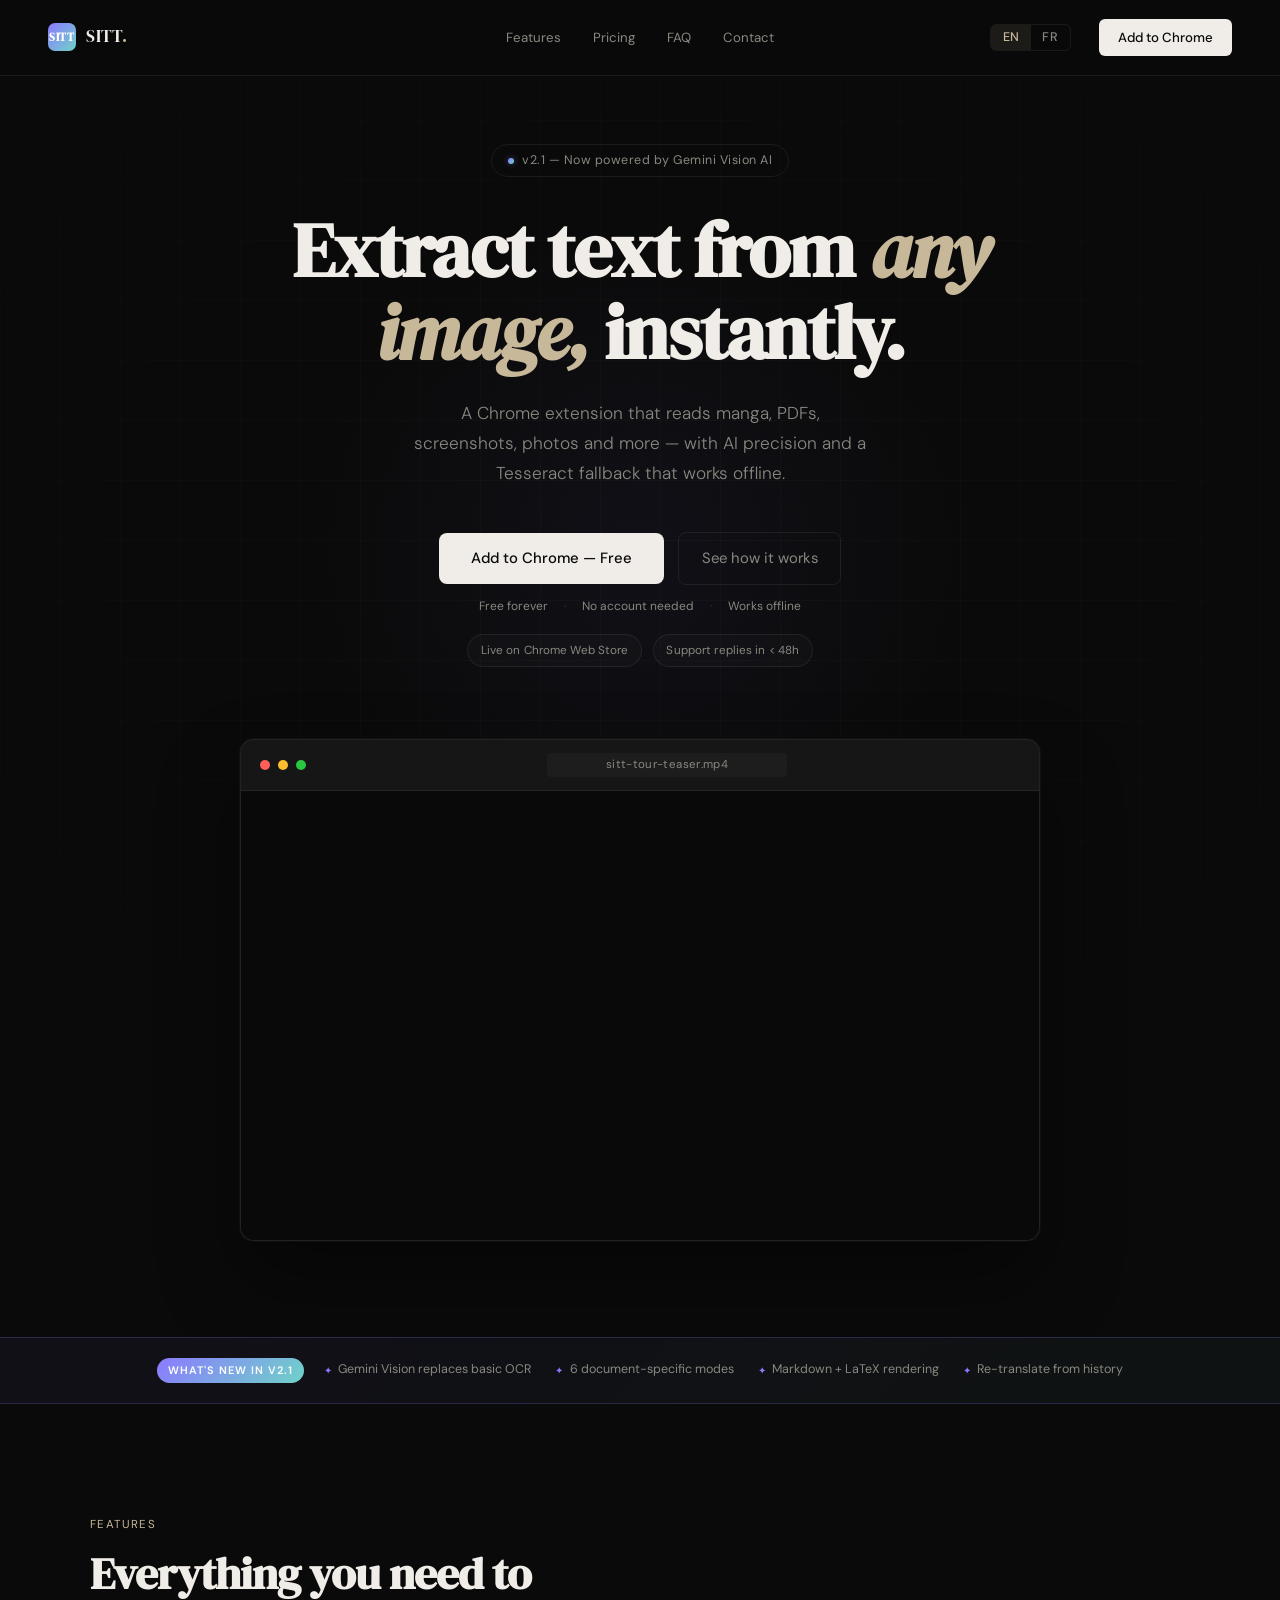
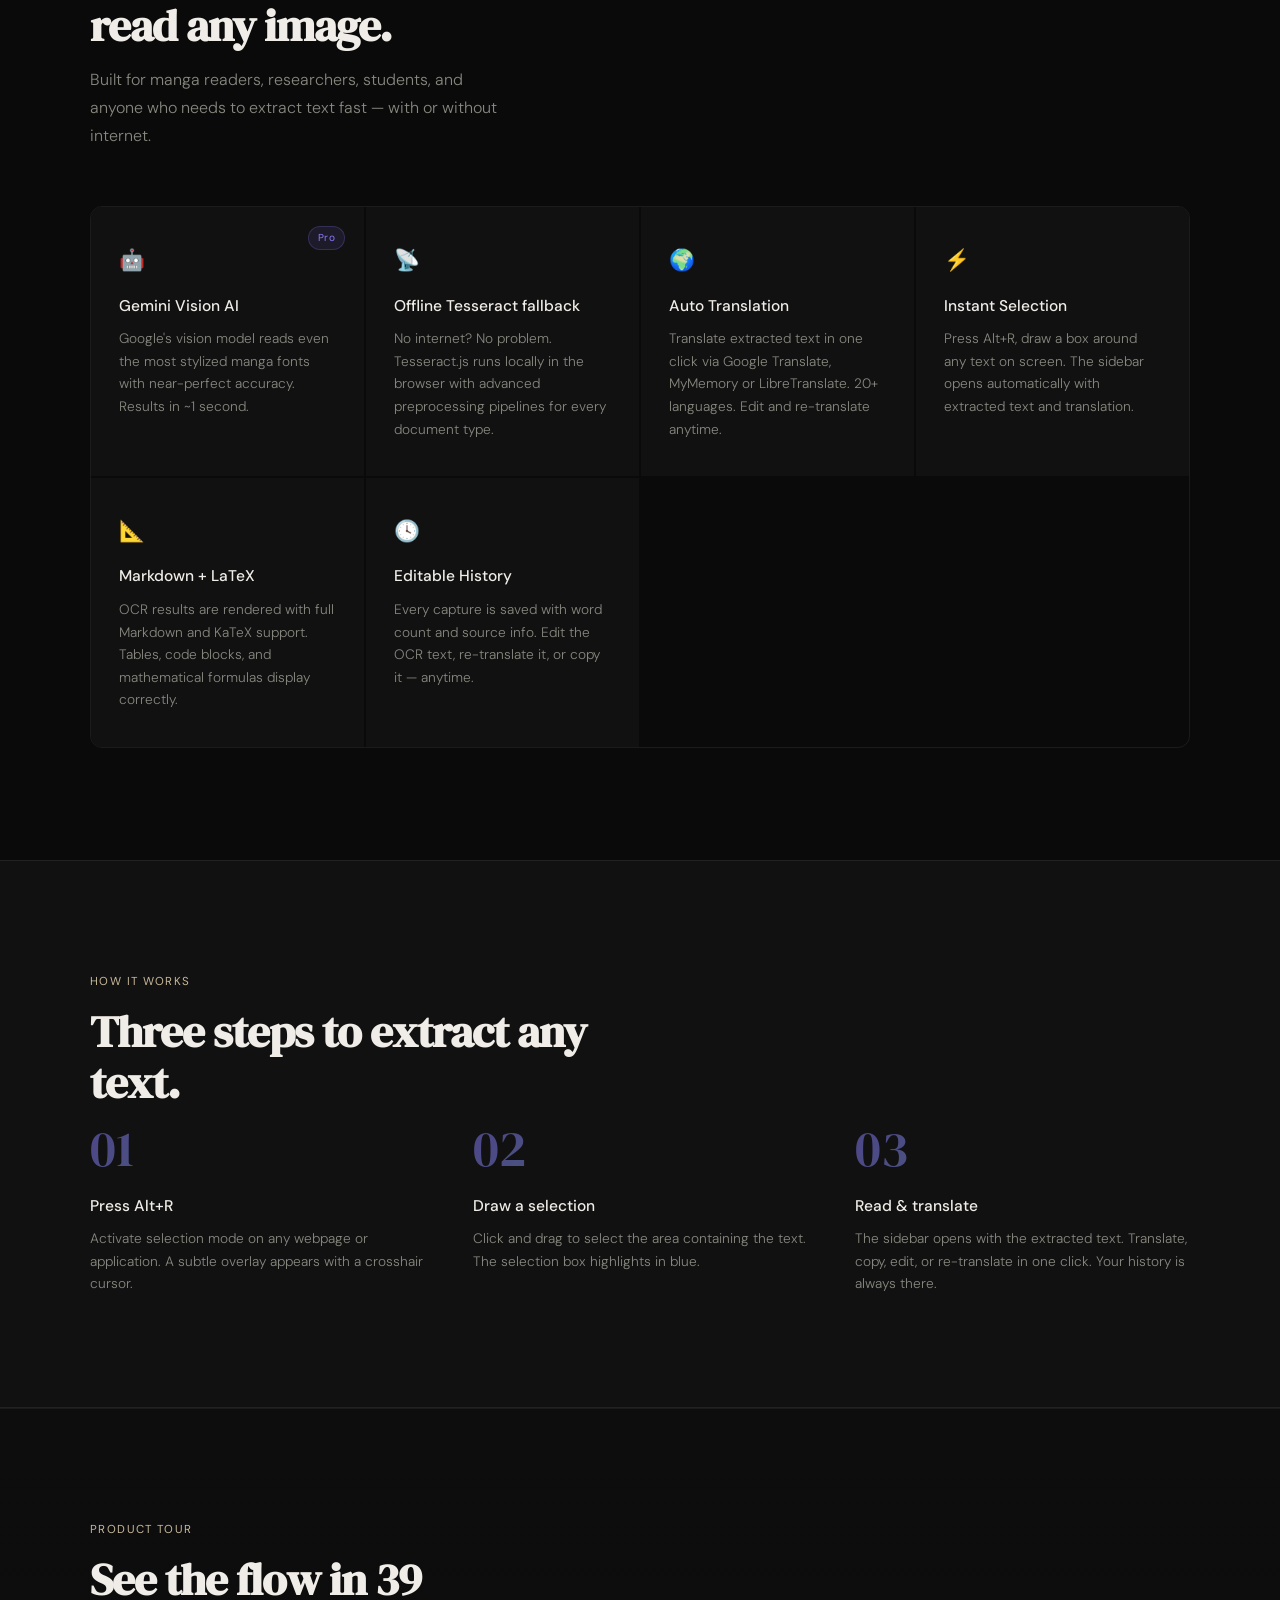
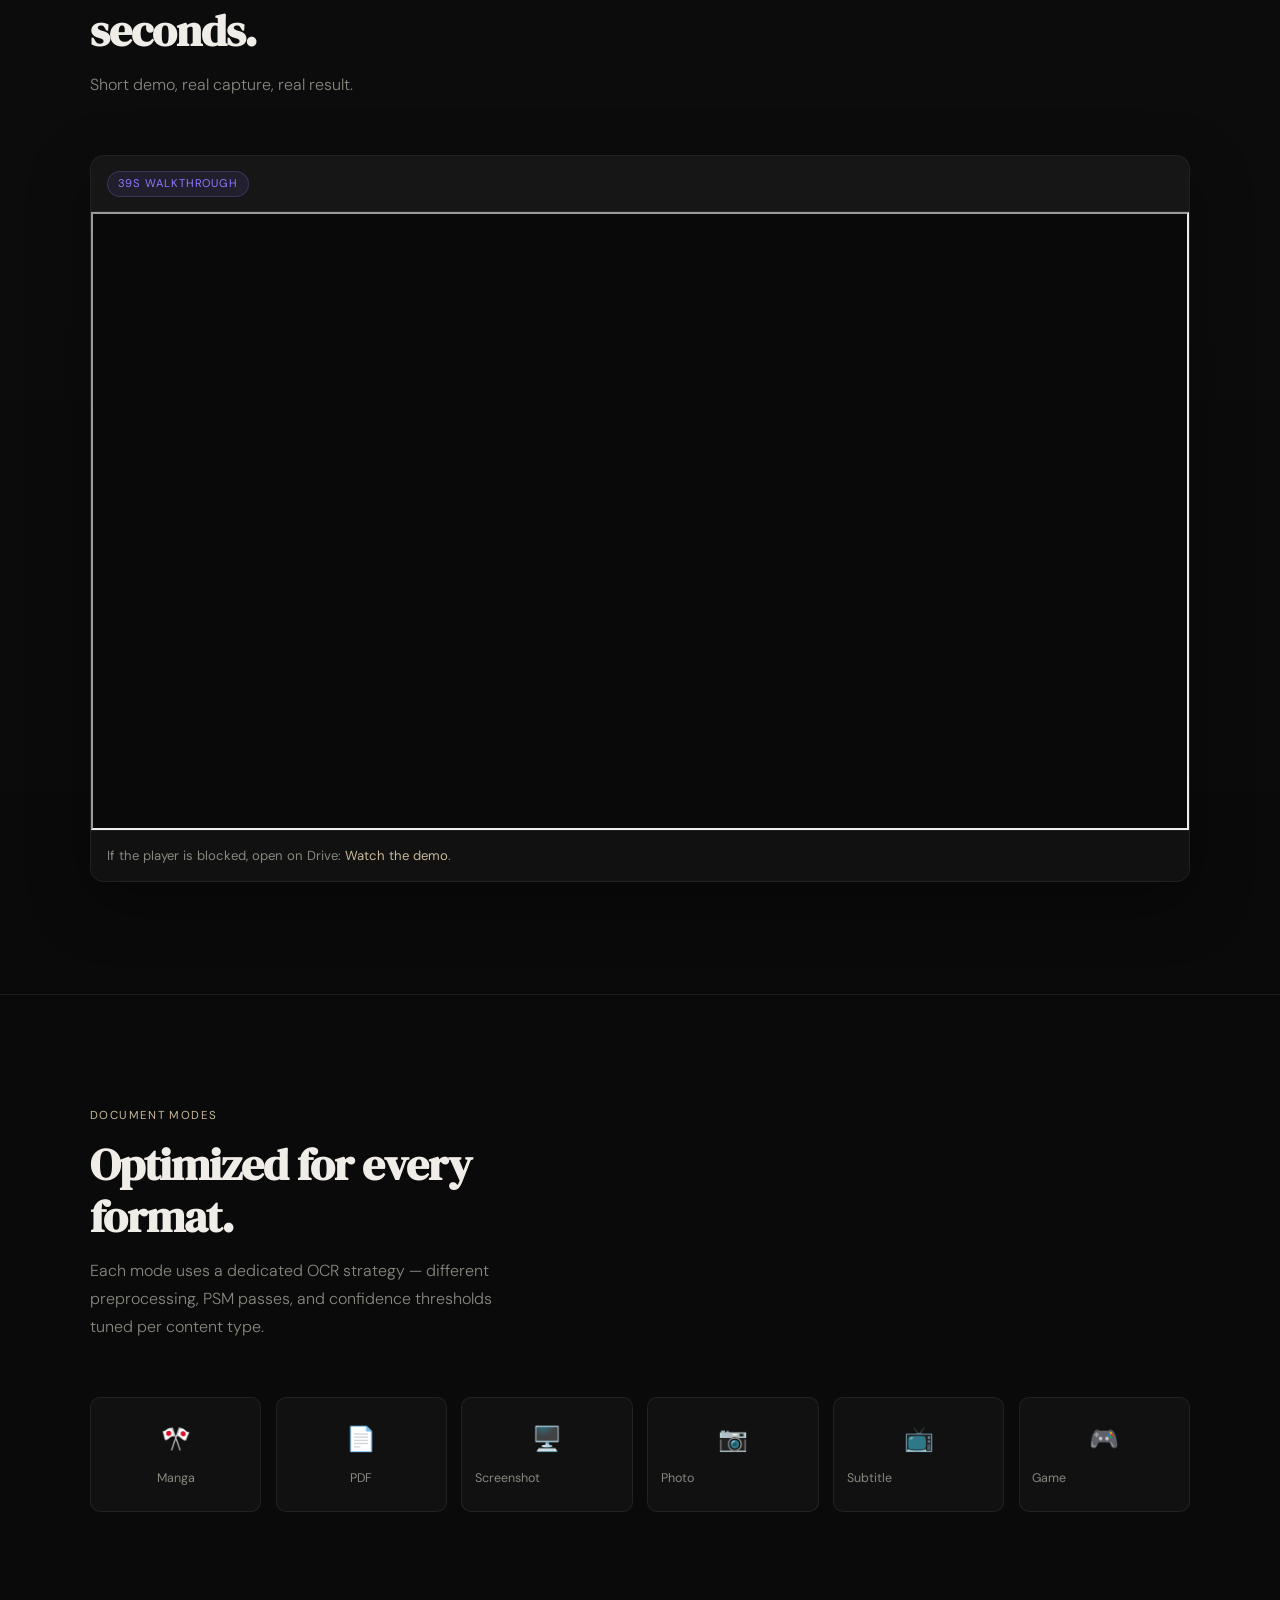
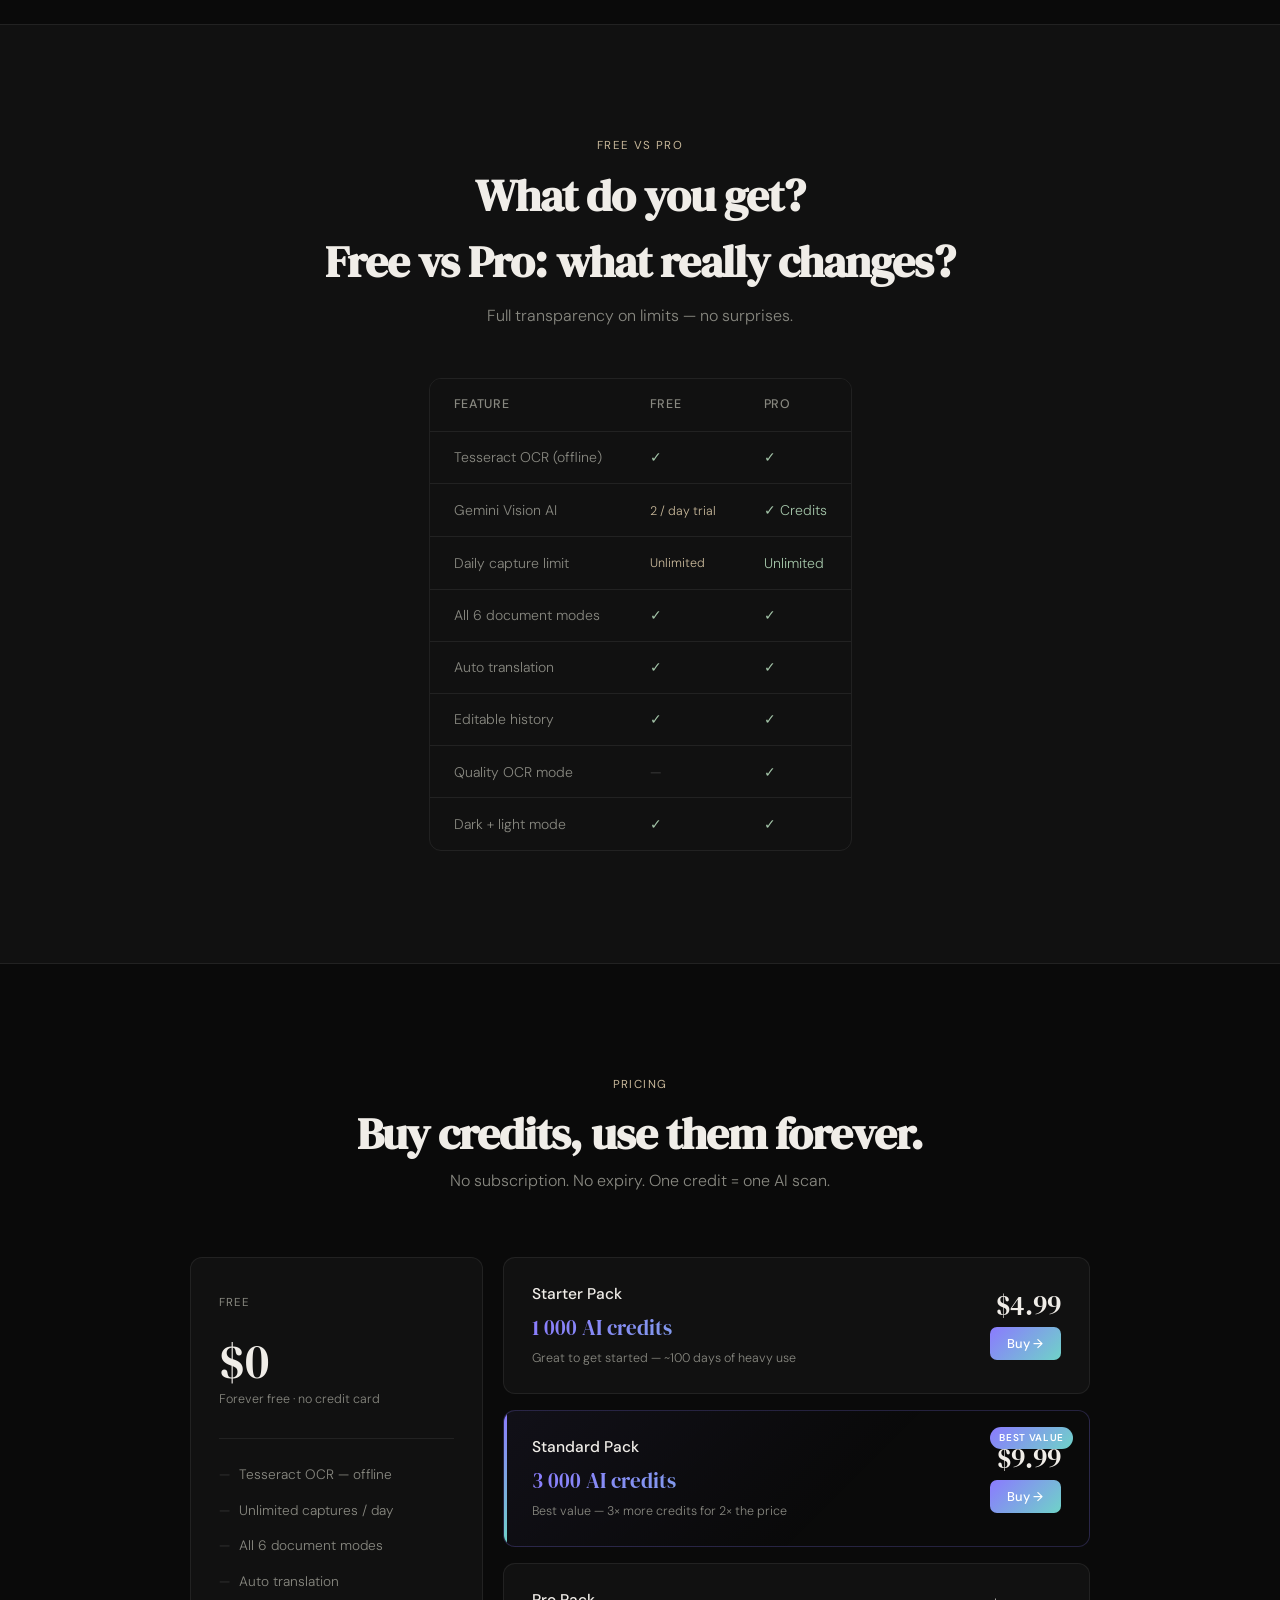
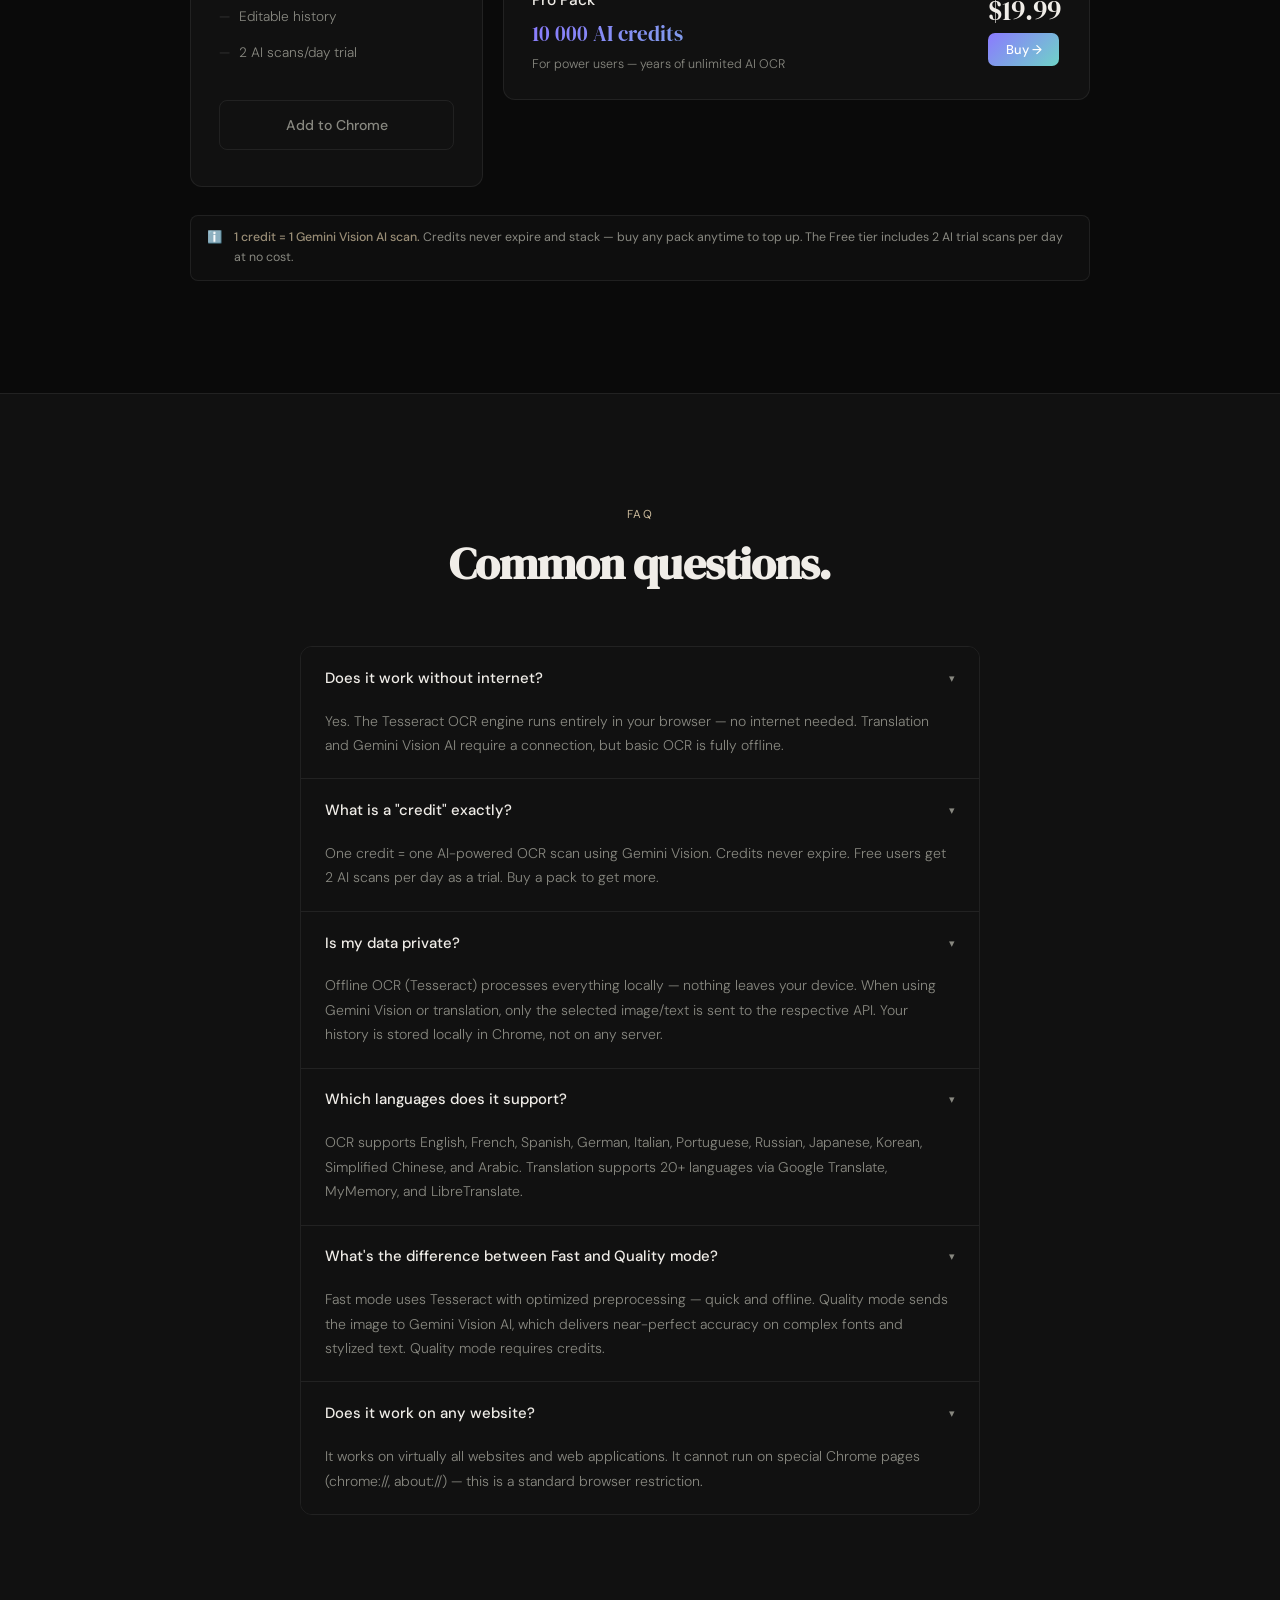
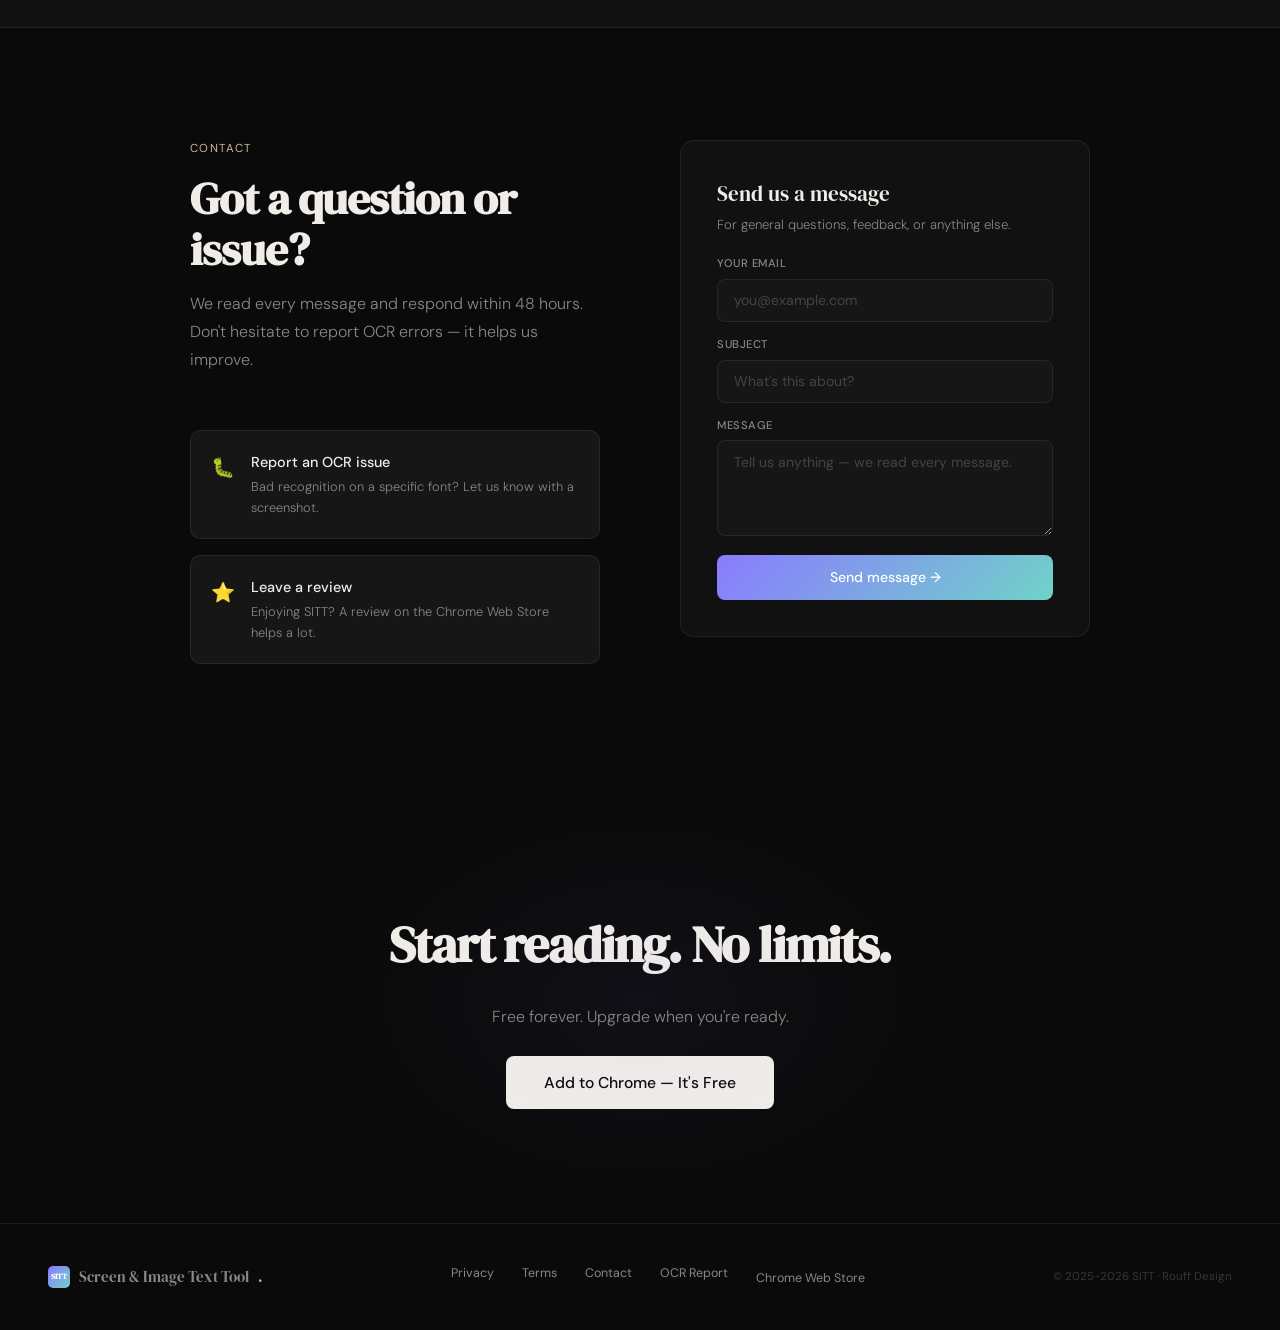
==== commit d72bf0a7: "fix: remove test mode payment message" ====
--- a/index.html
+++ b/index.html
@@ -1,526 +1,2508 @@
 <!DOCTYPE html>
 <html lang="en">
+
 <head>
   <meta charset="UTF-8">
   <meta name="viewport" content="width=device-width, initial-scale=1.0">
-  <title>SITT — Translate Any Manga Panel Instantly</title>
-  <meta name="description" content="Chrome extension that reads and translates text in any image using Gemini Vision AI. Perfect for manga, PDFs, screenshots and more. Free forever.">
-  <meta property="og:title" content="SITT — Translate Any Manga Panel Instantly">
-  <meta property="og:description" content="AI-powered OCR + translation directly in your browser. Free forever, no account needed.">
-  <meta property="og:image" content="https://sitt-landing.pages.dev/og-image.png">
+  <title>SITT — Extract Text from Any Image, Instantly</title>
+  <meta name="description"
+    content="A Chrome extension that reads manga, PDFs, screenshots and more with Gemini Vision AI. Free forever, AI credits available.">
+  <meta property="og:type" content="website">
+  <meta property="og:title" content="SITT — Extract Text from Any Image, Instantly">
+  <meta property="og:description"
+    content="A Chrome extension that reads manga, PDFs, screenshots and more with Gemini Vision AI. Free forever, AI credits available.">
+  <meta property="og:url" content="https://sitt-landing.vercel.app/">
+  <meta property="og:image" content="https://sitt-landing.vercel.app/og-image.png">
   <meta name="twitter:card" content="summary_large_image">
-  <link rel="icon" type="image/svg+xml" href="data:image/svg+xml,<svg xmlns='http://www.w3.org/2000/svg' viewBox='0 0 64 64'><rect width='64' height='64' rx='14' fill='%233B82F6'/><text x='32' y='44' font-family='Georgia,serif' font-size='20' font-weight='bold' fill='white' text-anchor='middle'>SITT</text></svg>">
+  <meta name="twitter:title" content="SITT — Extract Text from Any Image, Instantly">
+  <meta name="twitter:description"
+    content="A Chrome extension that reads manga, PDFs, screenshots and more with Gemini Vision AI. Free forever, AI credits available.">
+  <meta name="twitter:image" content="https://sitt-landing.vercel.app/og-image.png">
+  <link rel="icon" type="image/svg+xml"
+    href="data:image/svg+xml,<svg xmlns='http://www.w3.org/2000/svg' viewBox='0 0 64 64'><defs><linearGradient id='g' x1='0%25' y1='0%25' x2='100%25' y2='100%25'><stop offset='0%25' stop-color='%238b7aff'/><stop offset='100%25' stop-color='%236fd3c8'/></linearGradient></defs><rect width='64' height='64' rx='14' fill='url(%23g)'/><text x='32' y='44' font-family='Georgia,serif' font-size='22' font-weight='bold' fill='white' text-anchor='middle' letter-spacing='1'>SITT</text></svg>">
   <link rel="preconnect" href="https://fonts.googleapis.com">
-  <link href="https://fonts.googleapis.com/css2?family=Space+Grotesk:wght@400;500;600;700&display=swap" rel="stylesheet">
+  <link
+    href="https://fonts.googleapis.com/css2?family=DM+Serif+Display:ital@0;1&family=DM+Sans:wght@300;400;500&display=swap"
+    rel="stylesheet">
   <style>
-    *, *::before, *::after { margin: 0; padding: 0; box-sizing: border-box; }
+    *,
+    *::before,
+    *::after {
+      box-sizing: border-box;
+      margin: 0;
+      padding: 0;
+    }
 
     :root {
-      --bg:       #0D1117;
-      --surface:  #161B22;
-      --surface2: #1C2128;
-      --border:   rgba(255,255,255,0.07);
-      --border2:  rgba(255,255,255,0.13);
-      --text:     #F0F6FC;
-      --muted:    #8B949E;
-      --blue:     #3B82F6;
-      --purple:   #8B5CF6;
-      --green:    #34D399;
-      --r:        12px;
-    }
-
-    html { scroll-behavior: smooth; }
-    body { font-family: 'Space Grotesk', sans-serif; background: var(--bg); color: var(--text); font-size: 16px; line-height: 1.6; -webkit-font-smoothing: antialiased; }
-
-    .container { max-width: 1080px; margin: 0 auto; padding: 0 24px; }
+      --bg: #0a0a0a;
+      --surface: #111111;
+      --surface-2: #161616;
+      --border: rgba(255, 255, 255, 0.07);
+      --border-hover: rgba(255, 255, 255, 0.16);
+      --text: #f0ede8;
+      --muted: #888880;
+      --accent: #c8b89a;
+      --accent-dim: rgba(200, 184, 154, 0.10);
+      --pro: #8b7aff;
+      --pro-end: #6fd3c8;
+      --pro-dim: rgba(139, 122, 255, 0.10);
+      --pro-border: rgba(139, 122, 255, 0.22);
+      --green: #a3c4a8;
+      --green-dim: rgba(163, 196, 168, 0.10);
+    }
+
+    html {
+      scroll-behavior: smooth;
+    }
+
+    body {
+      font-family: 'DM Sans', sans-serif;
+      background: var(--bg);
+      color: var(--text);
+      font-size: 16px;
+      line-height: 1.6;
+      -webkit-font-smoothing: antialiased;
+    }
 
     /* ── NAV ── */
-    nav { position: fixed; top: 0; left: 0; right: 0; z-index: 100; display: flex; align-items: center; justify-content: space-between; padding: 0 40px; height: 60px; background: rgba(13,17,23,0.85); backdrop-filter: blur(16px); border-bottom: 1px solid var(--border); }
-    .nav-logo { font-size: 18px; font-weight: 700; color: var(--text); text-decoration: none; letter-spacing: -0.02em; }
-    .nav-logo span { color: var(--blue); }
-    .nav-links { display: flex; align-items: center; gap: 32px; }
-    .nav-links a { font-size: 14px; color: var(--muted); text-decoration: none; transition: color .15s; }
-    .nav-links a:hover { color: var(--text); }
-    .nav-right { display: flex; align-items: center; gap: 16px; }
-    .lang-toggle { display: flex; background: var(--surface); border: 1px solid var(--border); border-radius: 6px; overflow: hidden; }
-    .lang-btn { background: none; border: none; padding: 4px 10px; font-size: 12px; font-weight: 600; color: var(--muted); cursor: pointer; font-family: inherit; transition: all .15s; }
-    .lang-btn.active { background: var(--blue); color: #fff; }
-    .nav-cta { background: var(--blue); color: #fff; padding: 8px 18px; border-radius: 8px; font-size: 13px; font-weight: 600; text-decoration: none; transition: opacity .15s; white-space: nowrap; }
-    .nav-cta:hover { opacity: .88; }
+    nav {
+      position: fixed;
+      top: 0;
+      left: 0;
+      right: 0;
+      z-index: 100;
+      display: flex;
+      align-items: center;
+      justify-content: space-between;
+      padding: 1.2rem 3rem;
+      border-bottom: 1px solid var(--border);
+      background: rgba(10, 10, 10, 0.88);
+      backdrop-filter: blur(14px);
+    }
+
+    .nav-logo {
+      display: flex;
+      align-items: center;
+      gap: 0.65rem;
+      text-decoration: none;
+    }
+
+    .nav-logo-icon {
+      width: 28px;
+      height: 28px;
+      border-radius: 7px;
+      background: linear-gradient(135deg, var(--pro) 0%, var(--pro-end) 100%);
+      display: flex;
+      align-items: center;
+      justify-content: center;
+      font-family: 'DM Serif Display', serif;
+      font-size: 0.7rem;
+      color: white;
+      letter-spacing: 0.05em;
+      font-weight: bold;
+      flex-shrink: 0;
+    }
+
+    .nav-logo-name {
+      font-family: 'DM Serif Display', serif;
+      font-size: 1.05rem;
+      letter-spacing: 0.02em;
+      color: var(--text);
+    }
+
+    .nav-logo-name span {
+      color: var(--accent);
+    }
+
+    .nav-center {
+      display: flex;
+      align-items: center;
+      gap: 2rem;
+      position: absolute;
+      left: 50%;
+      transform: translateX(-50%);
+    }
+
+    .nav-link {
+      font-size: 0.83rem;
+      color: var(--muted);
+      text-decoration: none;
+      transition: color 0.2s;
+      font-weight: 400;
+    }
+
+    .nav-link:hover {
+      color: var(--text);
+    }
+
+    .nav-right {
+      display: flex;
+      align-items: center;
+      gap: 1.75rem;
+    }
+
+    .lang-toggle {
+      display: flex;
+      border: 1px solid var(--border);
+      border-radius: 6px;
+      overflow: hidden;
+    }
+
+    .lang-btn {
+      background: none;
+      border: none;
+      cursor: pointer;
+      padding: 0.3rem 0.7rem;
+      font-family: 'DM Sans', sans-serif;
+      font-size: 0.78rem;
+      font-weight: 500;
+      letter-spacing: 0.05em;
+      color: var(--muted);
+      transition: all 0.18s;
+    }
+
+    .lang-btn.active {
+      background: var(--accent-dim);
+      color: var(--accent);
+    }
+
+    .nav-cta {
+      background: var(--text);
+      color: var(--bg);
+      border: none;
+      padding: 0.48rem 1.2rem;
+      border-radius: 6px;
+      font-family: 'DM Sans', sans-serif;
+      font-size: 0.83rem;
+      font-weight: 500;
+      cursor: pointer;
+      transition: opacity 0.2s;
+      text-decoration: none;
+      display: inline-block;
+    }
+
+    .nav-cta:hover {
+      opacity: 0.84;
+    }
 
     /* ── HERO ── */
-    .hero { padding: 160px 40px 100px; text-align: center; position: relative; overflow: hidden; }
-    .hero::before { content: ''; position: absolute; top: 0; left: 50%; transform: translateX(-50%); width: 800px; height: 500px; background: radial-gradient(ellipse at 50% 0%, rgba(59,130,246,0.12) 0%, transparent 70%); pointer-events: none; }
-    .hero-badge { display: inline-flex; align-items: center; gap: 8px; background: var(--surface); border: 1px solid var(--border2); border-radius: 999px; padding: 6px 14px; font-size: 12px; color: var(--muted); margin-bottom: 28px; }
-    .badge-dot { width: 7px; height: 7px; background: var(--green); border-radius: 50%; animation: pulse 2s ease-in-out infinite; }
-    @keyframes pulse { 0%,100%{opacity:1} 50%{opacity:.4} }
-    .hero h1 { font-size: clamp(32px, 6vw, 58px); font-weight: 700; letter-spacing: -0.04em; line-height: 1.08; margin-bottom: 20px; }
-    .hero h1 em { font-style: normal; background: linear-gradient(135deg, #3B82F6, #8B5CF6); -webkit-background-clip: text; -webkit-text-fill-color: transparent; background-clip: text; }
-    .hero-sub { font-size: 18px; color: var(--muted); max-width: 540px; margin: 0 auto 36px; line-height: 1.6; }
-    .hero-actions { display: flex; justify-content: center; gap: 12px; flex-wrap: wrap; margin-bottom: 40px; }
-    .btn-primary { display: inline-flex; align-items: center; gap: 8px; background: var(--blue); color: #fff; padding: 13px 24px; border-radius: 10px; font-size: 15px; font-weight: 600; text-decoration: none; transition: all .2s; font-family: inherit; border: none; cursor: pointer; }
-    .btn-primary:hover { background: #2563EB; transform: translateY(-1px); box-shadow: 0 8px 24px rgba(59,130,246,0.3); }
-    .btn-secondary { display: inline-flex; align-items: center; gap: 8px; background: var(--surface); color: var(--text); padding: 13px 24px; border-radius: 10px; font-size: 15px; font-weight: 600; text-decoration: none; border: 1px solid var(--border2); transition: all .2s; }
-    .btn-secondary:hover { border-color: rgba(255,255,255,0.25); transform: translateY(-1px); }
-    .hero-trust { display: flex; justify-content: center; align-items: center; gap: 12px; flex-wrap: wrap; }
-    .trust-item { font-size: 13px; color: var(--muted); display: flex; align-items: center; gap: 5px; }
-    .trust-item::before { content: '✓'; color: var(--green); font-weight: 700; }
-    .trust-sep { color: var(--border2); }
-
-    /* ── SECTION BASE ── */
-    section { padding: 90px 40px; }
-    .section-label { font-size: 11px; font-weight: 700; letter-spacing: 0.14em; text-transform: uppercase; color: var(--blue); margin-bottom: 12px; }
-    .section-title { font-size: clamp(24px, 4vw, 36px); font-weight: 700; letter-spacing: -0.03em; margin-bottom: 14px; }
-    .section-sub { font-size: 16px; color: var(--muted); max-width: 520px; line-height: 1.6; }
+    .hero {
+      min-height: 100vh;
+      display: flex;
+      flex-direction: column;
+      align-items: center;
+      justify-content: center;
+      text-align: center;
+      padding: 9rem 2rem 6rem;
+      position: relative;
+      overflow: hidden;
+    }
+
+    .hero::before {
+      content: '';
+      position: absolute;
+      top: 15%;
+      left: 50%;
+      transform: translateX(-50%);
+      width: 700px;
+      height: 700px;
+      background: radial-gradient(circle, rgba(139, 122, 255, 0.055) 0%, transparent 68%);
+      pointer-events: none;
+    }
+
+    .hero-grid {
+      position: absolute;
+      inset: 0;
+      background-image:
+        linear-gradient(var(--border) 1px, transparent 1px),
+        linear-gradient(90deg, var(--border) 1px, transparent 1px);
+      background-size: 60px 60px;
+      mask-image: radial-gradient(ellipse 80% 60% at 50% 40%, black 0%, transparent 100%);
+      opacity: 0.35;
+    }
+
+    .hero-badge {
+      display: inline-flex;
+      align-items: center;
+      gap: 0.55rem;
+      border: 1px solid var(--border);
+      padding: 0.35rem 1rem;
+      border-radius: 100px;
+      font-size: 0.78rem;
+      color: var(--muted);
+      letter-spacing: 0.04em;
+      margin-bottom: 2rem;
+      animation: fadeUp 0.6s ease both;
+      position: relative;
+      z-index: 1;
+    }
+
+    .dot-gemini {
+      width: 6px;
+      height: 6px;
+      border-radius: 50%;
+      background: linear-gradient(135deg, var(--pro), var(--pro-end));
+      flex-shrink: 0;
+      box-shadow: 0 0 6px rgba(139, 122, 255, 0.5);
+      animation: pulse-dot 2s ease-in-out infinite;
+    }
+
+    @keyframes pulse-dot {
+
+      0%,
+      100% {
+        box-shadow: 0 0 6px rgba(139, 122, 255, 0.5);
+      }
+
+      50% {
+        box-shadow: 0 0 12px rgba(139, 122, 255, 0.9);
+      }
+    }
+
+    .hero h1 {
+      font-family: 'DM Serif Display', serif;
+      font-size: clamp(2.6rem, 6vw, 5.2rem);
+      line-height: 1.07;
+      letter-spacing: -0.025em;
+      max-width: 820px;
+      margin-bottom: 1.5rem;
+      animation: fadeUp 0.6s 0.1s ease both;
+      position: relative;
+      z-index: 1;
+    }
+
+    .hero h1 em {
+      font-style: italic;
+      color: var(--accent);
+    }
+
+    .hero>p {
+      font-size: 1.08rem;
+      color: var(--muted);
+      max-width: 460px;
+      margin: 0 auto 2.75rem;
+      font-weight: 300;
+      line-height: 1.75;
+      animation: fadeUp 0.6s 0.2s ease both;
+      position: relative;
+      z-index: 1;
+    }
+
+    .hero-actions {
+      display: flex;
+      gap: 0.9rem;
+      align-items: center;
+      flex-wrap: wrap;
+      justify-content: center;
+      animation: fadeUp 0.6s 0.3s ease both;
+      position: relative;
+      z-index: 1;
+      margin-bottom: 0.75rem;
+    }
+
+    .btn-primary {
+      background: var(--text);
+      color: var(--bg);
+      padding: 0.85rem 2rem;
+      border-radius: 8px;
+      font-size: 0.93rem;
+      font-weight: 500;
+      text-decoration: none;
+      transition: opacity 0.2s;
+      border: none;
+      cursor: pointer;
+      font-family: 'DM Sans', sans-serif;
+    }
+
+    .btn-primary:hover {
+      opacity: 0.87;
+    }
+
+    .btn-secondary {
+      background: none;
+      color: var(--muted);
+      padding: 0.85rem 1.4rem;
+      border-radius: 8px;
+      font-size: 0.93rem;
+      text-decoration: none;
+      transition: all 0.2s;
+      border: 1px solid var(--border);
+      cursor: pointer;
+      font-family: 'DM Sans', sans-serif;
+      font-weight: 400;
+    }
+
+    .btn-secondary:hover {
+      color: var(--text);
+      border-color: var(--border-hover);
+    }
+
+    .hero-trust {
+      font-size: 0.75rem;
+      color: var(--muted);
+      display: flex;
+      align-items: center;
+      gap: 1rem;
+      justify-content: center;
+      flex-wrap: wrap;
+      animation: fadeUp 0.6s 0.35s ease both;
+      position: relative;
+      z-index: 1;
+      opacity: 0.7;
+    }
+
+    .hero-proof-strip {
+      margin-top: 1.1rem;
+      display: flex;
+      gap: 0.65rem;
+      flex-wrap: wrap;
+      justify-content: center;
+      position: relative;
+      z-index: 1;
+    }
+
+    .proof-pill {
+      border: 1px solid var(--border);
+      background: rgba(255, 255, 255, 0.02);
+      color: var(--muted);
+      border-radius: 999px;
+      padding: 0.38rem 0.8rem;
+      font-size: 0.73rem;
+      letter-spacing: 0.01em;
+    }
+
+    .trust-sep {
+      opacity: 0.3;
+    }
+
+    /* ── HERO VISUAL ── */
+    .hero-visual {
+      margin-top: 4.5rem;
+      width: 100%;
+      max-width: 800px;
+      border: 1px solid var(--border);
+      border-radius: 14px;
+      overflow: hidden;
+      background: var(--surface);
+      animation: fadeUp 0.7s 0.4s ease both;
+      box-shadow: 0 40px 80px rgba(0, 0, 0, 0.4), 0 0 0 1px rgba(255, 255, 255, 0.04);
+      position: relative;
+      z-index: 1;
+    }
+
+    .visual-bar {
+      display: flex;
+      align-items: center;
+      gap: 0.5rem;
+      padding: 0.8rem 1.2rem;
+      border-bottom: 1px solid var(--border);
+      background: rgba(255, 255, 255, 0.02);
+    }
+
+    .dot {
+      width: 10px;
+      height: 10px;
+      border-radius: 50%;
+    }
+
+    .dot-r {
+      background: #ff5f57;
+    }
+
+    .dot-y {
+      background: #febc2e;
+    }
+
+    .dot-g {
+      background: #28c840;
+    }
+
+    .visual-url {
+      flex: 1;
+      text-align: center;
+      font-size: 0.72rem;
+      color: var(--muted);
+      letter-spacing: 0.03em;
+      background: rgba(255, 255, 255, 0.03);
+      padding: 0.2rem 0.8rem;
+      border-radius: 4px;
+      max-width: 240px;
+      margin: 0 auto;
+    }
+
+    .visual-content {
+      display: grid;
+      grid-template-columns: 1fr 1fr;
+      height: 280px;
+    }
+
+    .visual-img {
+      border-right: 1px solid var(--border);
+      display: flex;
+      align-items: center;
+      justify-content: center;
+      position: relative;
+      overflow: hidden;
+      background: repeating-linear-gradient(45deg, transparent, transparent 22px, rgba(255, 255, 255, 0.012) 22px, rgba(255, 255, 255, 0.012) 44px);
+    }
+
+    .manga-placeholder {
+      font-family: 'DM Serif Display', serif;
+      font-size: 3rem;
+      color: rgba(255, 255, 255, 0.12);
+      letter-spacing: 0.15em;
+      user-select: none;
+    }
+
+    .selection-box {
+      position: absolute;
+      top: 28%;
+      left: 14%;
+      width: 72%;
+      height: 44%;
+      border: 1.5px solid #6b9eff;
+      background: rgba(107, 158, 255, 0.07);
+      border-radius: 3px;
+      animation: pulse-border 2.5s ease-in-out infinite;
+    }
+
+    .sel-corner {
+      position: absolute;
+      width: 8px;
+      height: 8px;
+      border-color: #6b9eff;
+      border-style: solid;
+    }
+
+    .sc-tl {
+      top: -1px;
+      left: -1px;
+      border-width: 2px 0 0 2px;
+    }
+
+    .sc-tr {
+      top: -1px;
+      right: -1px;
+      border-width: 2px 2px 0 0;
+    }
+
+    .sc-bl {
+      bottom: -1px;
+      left: -1px;
+      border-width: 0 0 2px 2px;
+    }
+
+    .sc-br {
+      bottom: -1px;
+      right: -1px;
+      border-width: 0 2px 2px 0;
+    }
+
+    @keyframes pulse-border {
+
+      0%,
+      100% {
+        border-color: #6b9eff;
+        box-shadow: 0 0 0 0 rgba(107, 158, 255, 0);
+      }
+
+      50% {
+        border-color: #8bb8ff;
+        box-shadow: 0 0 12px rgba(107, 158, 255, 0.2);
+      }
+    }
+
+    .spin-wrap {
+      position: absolute;
+      top: 12px;
+      right: 12px;
+      width: 38px;
+      height: 38px;
+      background: rgba(15, 15, 20, 0.95);
+      border-radius: 10px;
+      display: flex;
+      align-items: center;
+      justify-content: center;
+      box-shadow: 0 4px 12px rgba(139, 122, 255, 0.3);
+    }
+
+    .spin {
+      width: 18px;
+      height: 18px;
+      border: 2px solid rgba(139, 122, 255, 0.2);
+      border-top-color: var(--pro);
+      border-radius: 50%;
+      animation: spin 0.9s linear infinite;
+    }
+
+    @keyframes spin {
+      to {
+        transform: rotate(360deg);
+      }
+    }
+
+    .visual-result {
+      padding: 1.5rem;
+      display: flex;
+      flex-direction: column;
+      gap: 0.7rem;
+    }
+
+    .result-label {
+      font-size: 0.68rem;
+      letter-spacing: 0.1em;
+      color: var(--muted);
+      text-transform: uppercase;
+    }
+
+    .result-text {
+      font-family: 'DM Serif Display', serif;
+      font-size: 1rem;
+      line-height: 1.55;
+      color: var(--text);
+      flex: 1;
+    }
+
+    .result-badge {
+      display: inline-flex;
+      align-items: center;
+      gap: 0.4rem;
+      background: var(--pro-dim);
+      color: var(--pro);
+      font-size: 0.7rem;
+      padding: 0.22rem 0.65rem;
+      border-radius: 100px;
+      width: fit-content;
+      border: 1px solid var(--pro-border);
+    }
+
+    .hero-video-wrap {
+      position: relative;
+      background: #090909;
+    }
+
+    .hero-demo-video {
+      width: 100%;
+      height: auto;
+      display: block;
+      aspect-ratio: 16 / 9;
+      object-fit: cover;
+      background: #090909;
+    }
+
+    .hero-video-fallback {
+      display: none;
+      padding: 1.2rem;
+      font-size: 0.82rem;
+      color: var(--muted);
+      text-align: center;
+      border-top: 1px solid var(--border);
+      background: var(--surface);
+    }
+
+    .demo-section {
+      border-top: 1px solid var(--border);
+      border-bottom: 1px solid var(--border);
+      background: linear-gradient(180deg, rgba(255, 255, 255, 0.01) 0%, rgba(255, 255, 255, 0) 100%);
+    }
+
+    .tour-wrap {
+      border: 1px solid var(--border);
+      border-radius: 14px;
+      overflow: hidden;
+      background: var(--surface);
+      box-shadow: 0 20px 60px rgba(0, 0, 0, 0.35);
+    }
+
+    .tour-head {
+      display: flex;
+      align-items: center;
+      justify-content: space-between;
+      gap: 1rem;
+      padding: 0.9rem 1rem;
+      border-bottom: 1px solid var(--border);
+      background: rgba(255, 255, 255, 0.02);
+      flex-wrap: wrap;
+    }
+
+    .tour-badge {
+      font-size: 0.7rem;
+      letter-spacing: 0.08em;
+      text-transform: uppercase;
+      color: var(--pro);
+      border: 1px solid var(--pro-border);
+      background: var(--pro-dim);
+      border-radius: 999px;
+      padding: 0.2rem 0.6rem;
+    }
+
+    .tour-meta {
+      font-size: 0.78rem;
+      color: var(--muted);
+    }
+
+    .tour-video {
+      width: 100%;
+      display: block;
+      aspect-ratio: 16 / 9;
+      background: #090909;
+    }
+
+    .tour-drive-link {
+      padding: 0.9rem 1rem;
+      color: var(--muted);
+      font-size: 0.82rem;
+      border-top: 1px solid var(--border);
+      background: var(--surface);
+    }
+
+    .tour-drive-link a {
+      color: var(--accent);
+      text-decoration: none;
+    }
+
+    .tour-drive-link a:hover {
+      text-decoration: underline;
+    }
+
+    .tour-fallback {
+      display: none;
+      padding: 1rem;
+      color: var(--muted);
+      font-size: 0.82rem;
+      border-top: 1px solid var(--border);
+      background: var(--surface);
+    }
+
+    .tour-notes {
+      display: grid;
+      grid-template-columns: repeat(4, 1fr);
+      border-top: 1px solid var(--border);
+    }
+
+    .tour-note {
+      padding: 0.9rem;
+      font-size: 0.78rem;
+      color: var(--muted);
+      border-right: 1px solid var(--border);
+    }
+
+    .tour-note:last-child {
+      border-right: none;
+    }
+
+    /* ── WHAT'S NEW BANNER ── */
+    .whats-new {
+      background: linear-gradient(135deg, rgba(139, 122, 255, 0.06) 0%, rgba(111, 211, 200, 0.04) 100%);
+      border-top: 1px solid var(--pro-border);
+      border-bottom: 1px solid var(--pro-border);
+      padding: 1.25rem 3rem;
+      display: flex;
+      align-items: center;
+      justify-content: center;
+      gap: 1.25rem;
+      flex-wrap: wrap;
+    }
+
+    .whats-new-pill {
+      background: linear-gradient(135deg, var(--pro), var(--pro-end));
+      color: white;
+      font-size: 0.68rem;
+      font-weight: 600;
+      letter-spacing: 0.09em;
+      padding: 0.22rem 0.7rem;
+      border-radius: 100px;
+      text-transform: uppercase;
+      flex-shrink: 0;
+    }
+
+    .whats-new-items {
+      display: flex;
+      gap: 1.5rem;
+      flex-wrap: wrap;
+    }
+
+    .whats-new-item {
+      display: flex;
+      align-items: center;
+      gap: 0.4rem;
+      font-size: 0.78rem;
+      color: var(--muted);
+    }
+
+    .whats-new-item::before {
+      content: '✦';
+      color: var(--pro);
+      font-size: 0.6rem;
+    }
+
+    /* ── SECTIONS ── */
+    section {
+      padding: 7rem 2rem;
+    }
+
+    .container {
+      max-width: 1100px;
+      margin: 0 auto;
+    }
+
+    .section-label {
+      font-size: 0.72rem;
+      letter-spacing: 0.12em;
+      text-transform: uppercase;
+      color: var(--accent);
+      margin-bottom: 0.9rem;
+    }
+
+    .section-title {
+      font-family: 'DM Serif Display', serif;
+      font-size: clamp(1.9rem, 3.5vw, 2.9rem);
+      line-height: 1.15;
+      letter-spacing: -0.022em;
+      max-width: 500px;
+      margin-bottom: 0.9rem;
+    }
+
+    .section-sub {
+      color: var(--muted);
+      max-width: 420px;
+      font-weight: 300;
+      line-height: 1.75;
+      margin-bottom: 3.5rem;
+    }
+
+    /* ── FEATURES GRID ── */
+    .features-grid {
+      display: grid;
+      grid-template-columns: repeat(auto-fit, minmax(270px, 1fr));
+      gap: 1.5px;
+      border: 1px solid var(--border);
+      border-radius: 12px;
+      overflow: hidden;
+    }
+
+    .feature-card {
+      background: var(--surface);
+      padding: 2.25rem 1.75rem;
+      position: relative;
+      transition: background 0.2s;
+    }
+
+    .feature-card:hover {
+      background: var(--surface-2);
+    }
+
+    .feature-icon {
+      font-size: 1.3rem;
+      margin-bottom: 1.1rem;
+      display: block;
+    }
+
+    .feature-title {
+      font-weight: 500;
+      font-size: 0.97rem;
+      margin-bottom: 0.55rem;
+      color: var(--text);
+    }
+
+    .feature-desc {
+      font-size: 0.855rem;
+      color: var(--muted);
+      line-height: 1.65;
+      font-weight: 300;
+    }
+
+    .feature-pro-tag {
+      position: absolute;
+      top: 1.2rem;
+      right: 1.2rem;
+      background: var(--pro-dim);
+      color: var(--pro);
+      font-size: 0.63rem;
+      padding: 0.18rem 0.55rem;
+      border-radius: 100px;
+      letter-spacing: 0.06em;
+      border: 1px solid var(--pro-border);
+    }
 
     /* ── HOW IT WORKS ── */
-    .how { background: var(--surface); border-top: 1px solid var(--border); border-bottom: 1px solid var(--border); }
-    .how .container { text-align: center; }
-    .how-grid { display: grid; grid-template-columns: repeat(3,1fr); gap: 1px; background: var(--border); border: 1px solid var(--border); border-radius: 14px; overflow: hidden; margin-top: 48px; }
-    .how-step { background: var(--surface2); padding: 36px 28px; text-align: center; }
-    .how-num { width: 36px; height: 36px; background: linear-gradient(135deg,#3B82F6,#8B5CF6); border-radius: 10px; display: flex; align-items: center; justify-content: center; font-size: 14px; font-weight: 700; color: #fff; margin: 0 auto 16px; }
-    .how-step h3 { font-size: 16px; font-weight: 600; margin-bottom: 8px; }
-    .how-step p { font-size: 14px; color: var(--muted); line-height: 1.6; }
-
-    /* ── FEATURES ── */
-    .features-grid { display: grid; grid-template-columns: repeat(3,1fr); gap: 16px; margin-top: 48px; }
-    .feature-card { background: var(--surface); border: 1px solid var(--border); border-radius: var(--r); padding: 24px; transition: border-color .2s; }
-    .feature-card:hover { border-color: var(--border2); }
-    .feature-icon { font-size: 24px; margin-bottom: 12px; }
-    .feature-card h3 { font-size: 15px; font-weight: 600; margin-bottom: 6px; }
-    .feature-card p { font-size: 13px; color: var(--muted); line-height: 1.6; }
+    .how-grid {
+      display: grid;
+      grid-template-columns: repeat(3, 1fr);
+      gap: 3rem;
+    }
+
+    .how-num {
+      font-family: 'DM Serif Display', serif;
+      font-size: 3.2rem;
+      background: linear-gradient(135deg, var(--pro), var(--pro-end));
+      -webkit-background-clip: text;
+      -webkit-text-fill-color: transparent;
+      background-clip: text;
+      line-height: 1;
+      margin-bottom: 1.2rem;
+      opacity: 0.5;
+    }
+
+    .how-title {
+      font-weight: 500;
+      font-size: 0.97rem;
+      margin-bottom: 0.55rem;
+    }
+
+    .how-desc {
+      font-size: 0.855rem;
+      color: var(--muted);
+      line-height: 1.65;
+      font-weight: 300;
+    }
 
     /* ── MODES ── */
-    .modes { background: var(--surface); border-top: 1px solid var(--border); border-bottom: 1px solid var(--border); }
-    .modes-grid { display: flex; flex-wrap: wrap; gap: 10px; margin-top: 36px; }
-    .mode-pill { display: flex; align-items: center; gap: 8px; background: var(--surface2); border: 1px solid var(--border); border-radius: 999px; padding: 8px 16px; font-size: 14px; }
-    .mode-pill span:first-child { font-size: 18px; }
+    .modes-grid {
+      display: grid;
+      grid-template-columns: repeat(6, 1fr);
+      gap: 0.9rem;
+    }
+
+    .mode-card {
+      border: 1px solid var(--border);
+      border-radius: 10px;
+      padding: 1.4rem 0.8rem;
+      text-align: center;
+      background: var(--surface);
+      transition: border-color 0.2s, transform 0.2s;
+      cursor: default;
+    }
+
+    .mode-card:hover {
+      border-color: var(--border-hover);
+      transform: translateY(-2px);
+    }
+
+    .mode-icon {
+      font-size: 1.5rem;
+      margin-bottom: 0.65rem;
+      display: block;
+    }
+
+    .mode-name {
+      font-size: 0.78rem;
+      color: var(--muted);
+      font-weight: 400;
+    }
+
+    /* ── COMPARE TABLE ── */
+    .compare-wrap {
+      max-width: 680px;
+      margin: 0 auto;
+      border: 1px solid var(--border);
+      border-radius: 12px;
+      overflow: hidden;
+    }
+
+    .compare-table {
+      width: 100%;
+      border-collapse: collapse;
+      font-size: 0.875rem;
+    }
+
+    .compare-table th {
+      padding: 1rem 1.5rem;
+      text-align: left;
+      font-weight: 500;
+      font-size: 0.78rem;
+      letter-spacing: 0.06em;
+      text-transform: uppercase;
+      background: var(--surface);
+      border-bottom: 1px solid var(--border);
+      color: var(--muted);
+    }
+
+    .compare-table th:last-child {
+      color: var(--pro);
+      text-align: center;
+    }
+
+    .compare-table th:nth-child(2) {
+      text-align: center;
+    }
+
+    .compare-table td {
+      padding: 0.9rem 1.5rem;
+      border-bottom: 1px solid var(--border);
+      color: var(--muted);
+      font-weight: 300;
+    }
+
+    .compare-table tr:last-child td {
+      border-bottom: none;
+    }
+
+    .compare-table td:nth-child(2),
+    .compare-table td:last-child {
+      text-align: center;
+    }
+
+    .compare-table td:last-child {
+      color: var(--pro);
+    }
+
+    .check {
+      color: var(--green);
+    }
+
+    .cross {
+      color: rgba(255, 255, 255, 0.2);
+    }
+
+    .limited {
+      color: var(--accent);
+      font-size: 0.78rem;
+    }
 
     /* ── PRICING ── */
-    .pricing { text-align: center; }
-    .pricing-free { background: var(--surface); border: 1px solid var(--border); border-radius: 14px; padding: 28px 32px; max-width: 480px; margin: 0 auto 24px; text-align: left; display: flex; align-items: center; justify-content: space-between; gap: 20px; }
-    .pricing-free-info h3 { font-size: 17px; font-weight: 600; margin-bottom: 4px; }
-    .pricing-free-info p { font-size: 13px; color: var(--muted); }
-    .pricing-packs { display: grid; grid-template-columns: repeat(3,1fr); gap: 16px; max-width: 860px; margin: 0 auto; }
-    .pack { background: var(--surface); border: 1px solid var(--border); border-radius: 14px; padding: 28px 24px; position: relative; transition: all .2s; }
-    .pack:hover { border-color: var(--border2); transform: translateY(-2px); }
-    .pack-featured { border-color: rgba(139,92,246,0.45); background: linear-gradient(135deg,rgba(139,92,246,0.06),rgba(168,85,247,0.02)); }
-    .pack-popular { position: absolute; top: -1px; left: 50%; transform: translateX(-50%); background: linear-gradient(135deg,#8B5CF6,#A855F7); color: #fff; font-size: 10px; font-weight: 700; letter-spacing: .08em; text-transform: uppercase; padding: 4px 14px; border-radius: 0 0 8px 8px; white-space: nowrap; }
-    .pack-icon { font-size: 24px; margin-bottom: 10px; }
-    .pack-name { font-size: 16px; font-weight: 600; margin-bottom: 10px; }
-    .pack-amount { font-size: 13px; color: var(--muted); margin-bottom: 4px; }
-    .pack-price { font-size: 32px; font-weight: 700; letter-spacing: -0.03em; margin-bottom: 4px; }
-    .pack-price span { font-size: 16px; color: var(--muted); font-weight: 400; }
-    .pack-save { font-size: 12px; color: var(--green); font-weight: 600; margin-bottom: 20px; }
-    .pack-btn { width: 100%; padding: 12px; border-radius: 10px; font-size: 14px; font-weight: 600; cursor: pointer; font-family: inherit; border: 1px solid var(--border2); background: var(--surface2); color: var(--text); transition: all .18s; }
-    .pack-btn:hover { background: rgba(255,255,255,0.06); border-color: rgba(255,255,255,.2); }
-    .pack-btn-featured { background: linear-gradient(135deg,#8B5CF6,#A855F7); border-color: transparent; color: #fff; }
-    .pack-btn-featured:hover { background: linear-gradient(135deg,#7C3AED,#9333EA); border-color: transparent; }
-    .pricing-note { margin-top: 24px; font-size: 13px; color: var(--muted); }
+    .pricing-layout {
+      display: grid;
+      grid-template-columns: 1fr 2fr;
+      gap: 1.25rem;
+      max-width: 900px;
+      margin: 0 auto;
+      align-items: start;
+    }
+
+    .pricing-card {
+      border: 1px solid var(--border);
+      border-radius: 12px;
+      padding: 2.25rem 1.75rem;
+      background: var(--surface);
+    }
+
+    .pricing-packs {
+      display: flex;
+      flex-direction: column;
+      gap: 1rem;
+    }
+
+    .pack-card {
+      border: 1px solid var(--border);
+      border-radius: 12px;
+      padding: 1.5rem 1.75rem;
+      background: var(--surface);
+      display: grid;
+      grid-template-columns: 1fr auto;
+      align-items: center;
+      gap: 1rem;
+      transition: border-color 0.2s, transform 0.2s;
+      position: relative;
+      overflow: hidden;
+    }
+
+    .pack-card::before {
+      content: '';
+      position: absolute;
+      top: 0;
+      left: 0;
+      width: 3px;
+      height: 100%;
+      background: linear-gradient(180deg, var(--pro), var(--pro-end));
+      opacity: 0;
+      transition: opacity 0.2s;
+    }
+
+    .pack-card:hover {
+      border-color: var(--pro-border);
+      transform: translateX(3px);
+    }
+
+    .pack-card:hover::before {
+      opacity: 1;
+    }
+
+    .pack-card.popular {
+      border-color: var(--pro-border);
+      background: linear-gradient(135deg, rgba(139, 122, 255, 0.06) 0%, rgba(10, 10, 10, 0) 60%);
+    }
+
+    .pack-card.popular::before {
+      opacity: 1;
+    }
+
+    .pack-badge {
+      position: absolute;
+      top: 1rem;
+      right: 1rem;
+      background: linear-gradient(135deg, var(--pro), var(--pro-end));
+      color: white;
+      font-size: 0.62rem;
+      font-weight: 600;
+      letter-spacing: 0.07em;
+      padding: 0.18rem 0.55rem;
+      border-radius: 100px;
+      text-transform: uppercase;
+    }
+
+    .pack-name {
+      font-weight: 500;
+      font-size: 0.97rem;
+      color: var(--text);
+      margin-bottom: 0.25rem;
+    }
+
+    .pack-credits {
+      font-family: 'DM Serif Display', serif;
+      font-size: 1.3rem;
+      background: linear-gradient(135deg, var(--pro), var(--pro-end));
+      -webkit-background-clip: text;
+      -webkit-text-fill-color: transparent;
+      background-clip: text;
+      margin-bottom: 0.3rem;
+    }
+
+    .pack-desc {
+      font-size: 0.78rem;
+      color: var(--muted);
+      font-weight: 300;
+    }
+
+    .pack-price-col {
+      text-align: right;
+    }
+
+    .pack-price {
+      font-family: 'DM Serif Display', serif;
+      font-size: 1.7rem;
+      line-height: 1;
+      color: var(--text);
+      margin-bottom: 0.3rem;
+    }
+
+    .pack-btn {
+      display: block;
+      text-align: center;
+      padding: 0.5rem 1.1rem;
+      border-radius: 7px;
+      font-size: 0.8rem;
+      font-weight: 500;
+      text-decoration: none;
+      transition: all 0.2s;
+      cursor: not-allowed;
+      font-family: 'DM Sans', sans-serif;
+      border: none;
+      white-space: nowrap;
+      background: linear-gradient(135deg, var(--pro) 0%, var(--pro-end) 100%);
+      color: white;
+      margin-top: 0.5rem;
+      opacity: 0.35;
+    }
+
+    .pack-btn.enabled {
+      cursor: pointer;
+      opacity: 1;
+    }
+
+    .pack-btn.enabled:hover {
+      opacity: 0.88;
+      transform: translateY(-1px);
+    }
+
+    .pricing-tier {
+      font-size: 0.72rem;
+      letter-spacing: 0.1em;
+      text-transform: uppercase;
+      color: var(--muted);
+      margin-bottom: 1.5rem;
+    }
+
+    .pricing-price {
+      font-family: 'DM Serif Display', serif;
+      font-size: 3rem;
+      line-height: 1;
+      margin-bottom: 0.3rem;
+    }
+
+    .pricing-note {
+      font-size: 0.78rem;
+      color: var(--muted);
+      margin-bottom: 1.75rem;
+      font-weight: 300;
+    }
+
+    .pricing-divider {
+      border: none;
+      border-top: 1px solid var(--border);
+      margin-bottom: 1.6rem;
+    }
+
+    .pricing-features {
+      list-style: none;
+      display: flex;
+      flex-direction: column;
+      gap: 0.85rem;
+    }
+
+    .pricing-features li {
+      font-size: 0.855rem;
+      color: var(--muted);
+      display: flex;
+      align-items: flex-start;
+      gap: 0.55rem;
+      font-weight: 300;
+    }
+
+    .pricing-features li::before {
+      content: '—';
+      color: var(--border-hover);
+      flex-shrink: 0;
+    }
+
+    .pricing-btn {
+      display: block;
+      text-align: center;
+      margin-top: 2.25rem;
+      padding: 0.82rem;
+      border-radius: 8px;
+      font-size: 0.88rem;
+      font-weight: 500;
+      text-decoration: none;
+      transition: all 0.2s;
+      cursor: pointer;
+      font-family: 'DM Sans', sans-serif;
+      border: none;
+      width: 100%;
+    }
+
+    .pricing-btn-free {
+      background: none;
+      border: 1px solid var(--border);
+      color: var(--muted);
+    }
+
+    .pricing-btn-free:hover {
+      border-color: var(--border-hover);
+      color: var(--text);
+    }
+
+    .credit-explainer {
+      display: flex;
+      align-items: flex-start;
+      gap: 0.55rem;
+      font-size: 0.77rem;
+      color: var(--muted);
+      margin-top: 1.75rem;
+      padding: 0.75rem 1rem;
+      border: 1px solid var(--border);
+      border-radius: 8px;
+      background: rgba(255, 255, 255, 0.02);
+      max-width: 900px;
+      margin-left: auto;
+      margin-right: auto;
+      line-height: 1.6;
+    }
+
+    .credit-explainer strong {
+      color: rgba(200, 184, 154, 0.75);
+      font-weight: 500;
+    }
 
     /* ── FAQ ── */
-    .faq-list { max-width: 680px; margin: 48px auto 0; display: flex; flex-direction: column; gap: 0; }
-    .faq-item { border-bottom: 1px solid var(--border); }
-    .faq-q { width: 100%; background: none; border: none; color: var(--text); font-family: inherit; font-size: 15px; font-weight: 500; text-align: left; padding: 20px 0; cursor: pointer; display: flex; justify-content: space-between; align-items: center; gap: 16px; }
-    .faq-q:hover { color: var(--blue); }
-    .faq-arrow { color: var(--muted); font-size: 18px; transition: transform .2s; flex-shrink: 0; }
-    .faq-item.open .faq-arrow { transform: rotate(45deg); }
-    .faq-a { font-size: 14px; color: var(--muted); line-height: 1.7; padding-bottom: 20px; display: none; }
-    .faq-item.open .faq-a { display: block; }
-
-    /* ── CTA FINAL ── */
-    .cta-final { text-align: center; background: var(--surface); border-top: 1px solid var(--border); }
-    .cta-final h2 { font-size: clamp(24px,4vw,36px); font-weight: 700; letter-spacing: -0.03em; margin-bottom: 14px; }
-    .cta-final p { font-size: 16px; color: var(--muted); max-width: 440px; margin: 0 auto 32px; }
+    .faq-list {
+      max-width: 680px;
+      display: flex;
+      flex-direction: column;
+      border: 1px solid var(--border);
+      border-radius: 12px;
+      overflow: hidden;
+    }
+
+    .faq-item {
+      border-bottom: 1px solid var(--border);
+      background: var(--surface);
+    }
+
+    .faq-item:last-child {
+      border-bottom: none;
+    }
+
+    .faq-q {
+      width: 100%;
+      text-align: left;
+      padding: 1.3rem 1.5rem;
+      background: none;
+      border: none;
+      cursor: pointer;
+      display: flex;
+      align-items: center;
+      justify-content: space-between;
+      font-family: 'DM Sans', sans-serif;
+      font-size: 0.93rem;
+      font-weight: 500;
+      color: var(--text);
+      gap: 1rem;
+      transition: background 0.15s;
+    }
+
+    .faq-q:hover {
+      background: rgba(255, 255, 255, 0.025);
+    }
+
+    .faq-arrow {
+      font-size: 0.7rem;
+      color: var(--muted);
+      flex-shrink: 0;
+      transition: transform 0.25s;
+    }
+
+    .faq-item.open .faq-arrow {
+      transform: rotate(180deg);
+    }
+
+    .faq-a {
+      display: none;
+      padding: 0 1.5rem 1.3rem;
+      font-size: 0.875rem;
+      color: var(--muted);
+      font-weight: 300;
+      line-height: 1.75;
+    }
+
+    .faq-item.open .faq-a {
+      display: block;
+    }
+
+    /* ── CONTACT ── */
+    .contact-grid {
+      display: grid;
+      grid-template-columns: 1fr 1fr;
+      gap: 5rem;
+      align-items: start;
+      max-width: 900px;
+      margin: 0 auto;
+    }
+
+    .contact-options {
+      display: flex;
+      flex-direction: column;
+      gap: 1rem;
+      margin-top: 0.5rem;
+    }
+
+    .contact-option {
+      display: flex;
+      align-items: flex-start;
+      gap: 1rem;
+      padding: 1.25rem;
+      background: var(--surface-2);
+      border: 1px solid var(--border);
+      border-radius: 10px;
+      text-decoration: none;
+      transition: all 0.2s;
+    }
+
+    .contact-option:hover {
+      border-color: var(--pro-border);
+      transform: translateX(3px);
+    }
+
+    .co-icon {
+      font-size: 1.2rem;
+      flex-shrink: 0;
+      margin-top: 0.1rem;
+    }
+
+    .co-title {
+      font-size: 0.9rem;
+      font-weight: 500;
+      color: var(--text);
+      margin-bottom: 0.2rem;
+    }
+
+    .co-desc {
+      font-size: 0.8rem;
+      color: var(--muted);
+      font-weight: 300;
+      line-height: 1.6;
+    }
+
+    .contact-right {
+      background: var(--surface);
+      border: 1px solid var(--border);
+      border-radius: 14px;
+      padding: 2.25rem;
+    }
+
+    .cf-title {
+      font-family: 'DM Serif Display', serif;
+      font-size: 1.3rem;
+      margin-bottom: 0.25rem;
+    }
+
+    .cf-sub {
+      font-size: 0.82rem;
+      color: var(--muted);
+      font-weight: 300;
+      margin-bottom: 1.25rem;
+    }
+
+    .cf-fields {
+      display: flex;
+      flex-direction: column;
+      gap: 0.9rem;
+    }
+
+    .cf-field {
+      display: flex;
+
+      .buy-status {
+        margin-top: 1rem;
+        text-align: center;
+        color: var(--muted);
+        font-size: 0.79rem;
+        display: none;
+      }
+
+      flex-direction: column;
+      gap: 0.35rem;
+    }
+
+    .cf-label {
+      font-size: 0.7rem;
+      font-weight: 500;
+      color: var(--muted);
+      letter-spacing: 0.05em;
+      text-transform: uppercase;
+    }
+
+    .cf-input,
+    .cf-textarea {
+      background: var(--surface-2);
+      border: 1px solid var(--border);
+      border-radius: 8px;
+      padding: 0.72rem 1rem;
+      font-family: 'DM Sans', sans-serif;
+      font-size: 0.875rem;
+      color: var(--text);
+      transition: border-color 0.2s;
+      outline: none;
+      width: 100%;
+    }
+
+    .cf-input::placeholder,
+    .cf-textarea::placeholder {
+      color: var(--muted);
+      opacity: 0.4;
+    }
+
+    .cf-input:focus,
+    .cf-textarea:focus {
+      border-color: var(--pro-border);
+    }
+
+    .cf-textarea {
+      resize: vertical;
+      min-height: 96px;
+    }
+
+    .cf-submit {
+      background: linear-gradient(135deg, var(--pro), var(--pro-end));
+      color: white;
+      border: none;
+      padding: 0.85rem;
+      border-radius: 8px;
+      font-family: 'DM Sans', sans-serif;
+      font-size: 0.88rem;
+      font-weight: 500;
+      cursor: pointer;
+      transition: all 0.2s;
+      width: 100%;
+      margin-top: 0.25rem;
+    }
+
+    .cf-submit:hover {
+      opacity: 0.88;
+      transform: translateY(-1px);
+    }
+
+    .cf-success {
+      display: none;
+      text-align: center;
+      padding: 1.25rem;
+      color: var(--green);
+      font-size: 0.88rem;
+    }
+
+    /* ── CTA ── */
+    .cta-section {
+      text-align: center;
+      padding: 8rem 2rem;
+      position: relative;
+      overflow: hidden;
+    }
+
+    .cta-section::before {
+      content: '';
+      position: absolute;
+      top: 50%;
+      left: 50%;
+      transform: translate(-50%, -50%);
+      width: 600px;
+      height: 400px;
+      background: radial-gradient(ellipse, rgba(139, 122, 255, 0.05) 0%, transparent 70%);
+      pointer-events: none;
+    }
 
     /* ── FOOTER ── */
-    footer { border-top: 1px solid var(--border); padding: 28px 40px; display: flex; align-items: center; justify-content: space-between; flex-wrap: wrap; gap: 16px; }
-    .footer-logo { font-size: 15px; font-weight: 700; color: var(--muted); }
-    .footer-logo span { color: var(--blue); }
-    .footer-links { display: flex; gap: 24px; list-style: none; }
-    .footer-links a { font-size: 13px; color: var(--muted); text-decoration: none; transition: color .15s; }
-    .footer-links a:hover { color: var(--text); }
-
-    /* ── I18N ── */
-    [data-lang] { display: none; }
-    .lang-en [data-lang="en"] { display: inline; }
-    .lang-fr [data-lang="fr"] { display: inline; }
-    /* Block-level elements must stay block, not inline */
-    h1[data-lang], h2[data-lang], p[data-lang], div[data-lang] { display: none; }
-    .lang-en h1[data-lang="en"], .lang-en h2[data-lang="en"],
-    .lang-en p[data-lang="en"], .lang-en div[data-lang="en"] { display: block; }
-    .lang-fr h1[data-lang="fr"], .lang-fr h2[data-lang="fr"],
-    .lang-fr p[data-lang="fr"], .lang-fr div[data-lang="fr"] { display: block; }
-    .lang-en .block-en { display: block; }
-    .lang-fr .block-fr { display: block; }
-    .block-en, .block-fr { display: none; }
+    footer {
+      border-top: 1px solid var(--border);
+      padding: 2.5rem 3rem;
+      display: flex;
+      align-items: center;
+      justify-content: space-between;
+      flex-wrap: wrap;
+      gap: 1rem;
+    }
+
+    .footer-logo {
+      display: flex;
+      align-items: center;
+      gap: 0.55rem;
+      font-family: 'DM Serif Display', serif;
+      font-size: 0.95rem;
+      color: var(--muted);
+    }
+
+    .footer-logo-icon {
+      width: 22px;
+      height: 22px;
+      border-radius: 5px;
+      background: linear-gradient(135deg, var(--pro) 0%, var(--pro-end) 100%);
+      display: flex;
+      align-items: center;
+      justify-content: center;
+      font-size: 0.52rem;
+      font-weight: bold;
+      color: white;
+      letter-spacing: 0.03em;
+      font-family: 'DM Serif Display', serif;
+    }
+
+    .footer-logo span {
+      color: var(--accent);
+    }
+
+    .footer-links {
+      display: flex;
+      gap: 1.75rem;
+      list-style: none;
+    }
+
+    .footer-links a {
+      font-size: 0.78rem;
+      color: var(--muted);
+      text-decoration: none;
+      transition: color 0.2s;
+    }
+
+    .footer-links a:hover {
+      color: var(--text);
+    }
+
+    .footer-copy {
+      font-size: 0.72rem;
+      color: rgba(255, 255, 255, 0.18);
+    }
+
+    /* ── ANIMATIONS ── */
+    @keyframes fadeUp {
+      from {
+        opacity: 0;
+        transform: translateY(18px);
+      }
+
+      to {
+        opacity: 1;
+        transform: translateY(0);
+      }
+    }
+
+    /* ── LANG ── */
+    [data-lang] {
+      display: none;
+    }
+
+    .lang-en [data-lang="en"] {
+      display: block;
+    }
+
+    .lang-fr [data-lang="fr"] {
+      display: block;
+    }
+
+    span[data-lang],
+    li span[data-lang] {
+      display: none;
+    }
+
+    .lang-en span[data-lang="en"],
+    .lang-en li span[data-lang="en"] {
+      display: inline;
+    }
+
+    .lang-fr span[data-lang="fr"],
+    .lang-fr li span[data-lang="fr"] {
+      display: inline;
+    }
+
+    td[data-lang],
+    th[data-lang] {
+      display: none;
+    }
+
+    .lang-en td[data-lang="en"],
+    .lang-en th[data-lang="en"] {
+      display: table-cell;
+    }
+
+    .lang-fr td[data-lang="fr"],
+    .lang-fr th[data-lang="fr"] {
+      display: table-cell;
+    }
+
+    div[data-lang] {
+      display: none;
+    }
+
+    .lang-en div[data-lang="en"] {
+      display: flex;
+    }
+
+    .lang-fr div[data-lang="fr"] {
+      display: flex;
+    }
 
     /* ── RESPONSIVE ── */
-    @media(max-width:768px) {
-      nav { padding: 0 16px; }
-      .nav-links { display: none; }
-      .nav-cta { padding: 7px 14px; font-size: 13px; }
-      .hero { padding: 110px 20px 72px; }
-      .hero-badge { font-size: 11px; padding: 5px 12px; }
-      .hero-sub { font-size: 16px; }
-      .hero-actions { flex-direction: column; align-items: center; }
-      .hero-actions a { width: 100%; max-width: 320px; justify-content: center; }
-      .hero-trust { gap: 8px; }
-      section { padding: 56px 20px; }
-      .how-grid { grid-template-columns: 1fr; }
-      .features-grid { grid-template-columns: 1fr 1fr; }
-      .pricing-packs { grid-template-columns: 1fr; max-width: 340px; }
-      .pricing-free { flex-direction: column; text-align: center; gap: 16px; }
-      .pricing-free .btn-secondary { width: 100%; justify-content: center; }
-      footer { flex-direction: column; align-items: center; text-align: center; }
-      .footer-links { gap: 16px; flex-wrap: wrap; justify-content: center; }
-    }
-    @media(max-width:480px) {
-      .features-grid { grid-template-columns: 1fr; }
-      .hero h1 { font-size: 30px; letter-spacing: -0.03em; }
-      .hero-trust { flex-direction: column; gap: 6px; }
-      .trust-sep { display: none; }
-      .modes-grid { gap: 8px; }
-      .section-title { font-size: 22px; }
+    @media (max-width: 900px) {
+      .pricing-layout {
+        grid-template-columns: 1fr;
+      }
+
+      .contact-grid {
+        grid-template-columns: 1fr;
+        gap: 3rem;
+      }
+    }
+
+    @media (max-width: 768px) {
+      nav {
+        padding: 1rem 1.5rem;
+      }
+
+      .nav-center {
+        display: none;
+      }
+
+      .how-grid {
+        grid-template-columns: 1fr;
+        gap: 2rem;
+      }
+
+      .modes-grid {
+        grid-template-columns: repeat(3, 1fr);
+      }
+
+      footer {
+        flex-direction: column;
+        gap: 1.4rem;
+        text-align: center;
+      }
+
+      .visual-content {
+        grid-template-columns: 1fr;
+        height: auto;
+      }
+
+      .visual-img {
+        height: 150px;
+        border-right: none;
+        border-bottom: 1px solid var(--border);
+      }
+
+      .whats-new {
+        padding: 1rem 1.5rem;
+      }
+
+      section {
+        padding: 5rem 1.5rem;
+      }
+
+      .pack-card {
+        grid-template-columns: 1fr;
+      }
+
+      .pack-price-col {
+        text-align: left;
+        display: flex;
+        align-items: center;
+        gap: 1rem;
+      }
+
+      .tour-notes {
+        grid-template-columns: 1fr 1fr;
+      }
+    }
+
+    @media (max-width: 520px) {
+      .tour-notes {
+        grid-template-columns: 1fr;
+      }
+
+      .tour-note {
+        border-right: none;
+        border-bottom: 1px solid var(--border);
+      }
+
+      .tour-note:last-child {
+        border-bottom: none;
+      }
     }
   </style>
 </head>
+
 <body class="lang-en">
 
-<!-- NAV -->
-<nav>
-  <a href="/" class="nav-logo">SITT<span>.</span></a>
-  <div class="nav-links">
-    <a href="#how"><span data-lang="en">How it works</span><span data-lang="fr">Comment ça marche</span></a>
-    <a href="#features"><span data-lang="en">Features</span><span data-lang="fr">Fonctionnalités</span></a>
-    <a href="#pricing"><span data-lang="en">Pricing</span><span data-lang="fr">Tarifs</span></a>
-    <a href="#faq">FAQ</a>
-  </div>
-  <div class="nav-right">
-    <div class="lang-toggle">
-      <button class="lang-btn active" onclick="setLang('en')">EN</button>
-      <button class="lang-btn" onclick="setLang('fr')">FR</button>
+  <!-- NAV -->
+  <nav>
+    <a href="/" class="nav-logo">
+      <div class="nav-logo-icon">SITT</div>
+      <span class="nav-logo-name">SITT<span>.</span></span>
+    </a>
+    <div class="nav-center">
+      <a href="#features" class="nav-link"><span data-lang="en">Features</span><span
+          data-lang="fr">Fonctionnalités</span></a>
+      <a href="#pricing" class="nav-link"><span data-lang="en">Pricing</span><span data-lang="fr">Tarifs</span></a>
+      <a href="#faq" class="nav-link">FAQ</a>
+      <a href="#contact" class="nav-link"><span data-lang="en">Contact</span><span data-lang="fr">Contact</span></a>
     </div>
-    <a href="https://chromewebstore.google.com/detail/sitt/joenimodijoophmdlgpgblkjfgenplgg" target="_blank" class="nav-cta">
-      <span data-lang="en">Add to Chrome</span>
-      <span data-lang="fr">Ajouter à Chrome</span>
-    </a>
-  </div>
-</nav>
-
-<!-- HERO -->
-<section class="hero">
-  <div class="hero-badge">
-    <span class="badge-dot"></span>
-    <span data-lang="en">Powered by Gemini Vision AI</span>
-    <span data-lang="fr">Propulsé par Gemini Vision IA</span>
-  </div>
-  <h1 data-lang="en">Translate any manga panel.<br><em>Instantly.</em></h1>
-  <h1 data-lang="fr">Traduisez n'importe quel panel manga.<br><em>Instantanément.</em></h1>
-  <p class="hero-sub" data-lang="en">Chrome extension that reads and translates text in any image — manga, PDFs, screenshots, games and more. One click. No copy-paste.</p>
-  <p class="hero-sub" data-lang="fr">Extension Chrome qui lit et traduit le texte dans n'importe quelle image — manga, PDFs, captures d'écran, jeux et plus. Un clic. Zéro copier-coller.</p>
-  <div class="hero-actions">
-    <a href="https://chromewebstore.google.com/detail/sitt/joenimodijoophmdlgpgblkjfgenplgg" target="_blank" class="btn-primary">
-      <span data-lang="en">Add to Chrome — Free</span>
-      <span data-lang="fr">Ajouter à Chrome — Gratuit</span>
-    </a>
-    <a href="#how" class="btn-secondary">
-      <span data-lang="en">See how it works</span>
-      <span data-lang="fr">Voir comment ça marche</span>
-    </a>
-  </div>
-  <div class="hero-trust">
-    <span class="trust-item"><span data-lang="en">Free forever</span><span data-lang="fr">Gratuit pour toujours</span></span>
-    <span class="trust-sep">·</span>
-    <span class="trust-item"><span data-lang="en">No account needed</span><span data-lang="fr">Aucun compte requis</span></span>
-    <span class="trust-sep">·</span>
-    <span class="trust-item"><span data-lang="en">40+ languages</span><span data-lang="fr">40+ langues</span></span>
-    <span class="trust-sep">·</span>
-    <span class="trust-item"><span data-lang="en">Works offline</span><span data-lang="fr">Fonctionne hors ligne</span></span>
-  </div>
-</section>
-
-<!-- HOW IT WORKS -->
-<section class="how" id="how">
-  <div class="container">
-    <p class="section-label" style="text-align:center"><span data-lang="en">How it works</span><span data-lang="fr">Comment ça marche</span></p>
-    <h2 class="section-title" style="text-align:center;margin:0 auto">
-      <span data-lang="en">Three steps. Zero friction.</span>
-      <span data-lang="fr">Trois étapes. Zéro friction.</span>
-    </h2>
-    <div class="how-grid">
-      <div class="how-step">
-        <div class="how-num">1</div>
-        <h3><span data-lang="en">Select a zone</span><span data-lang="fr">Sélectionner une zone</span></h3>
-        <p><span data-lang="en">Draw a selection over any text in an image — manga bubble, subtitle, sign or document.</span><span data-lang="fr">Tracez une sélection sur n'importe quel texte dans une image — bulle manga, sous-titre, panneau ou document.</span></p>
+    <div class="nav-right">
+      <div class="lang-toggle">
+        <button class="lang-btn active" onclick="setLang('en')">EN</button>
+        <button class="lang-btn" onclick="setLang('fr')">FR</button>
       </div>
-      <div class="how-step">
-        <div class="how-num">2</div>
-        <h3><span data-lang="en">AI scans it</span><span data-lang="fr">L'IA le scanne</span></h3>
-        <p><span data-lang="en">Gemini Vision AI reads the text with 95%+ accuracy, even vertical Japanese or stylized fonts.</span><span data-lang="fr">Gemini Vision IA lit le texte avec 95%+ de précision, même le japonais vertical ou les polices stylisées.</span></p>
+      <a href="https://chromewebstore.google.com/detail/sitt/joenimodijoophmdlgpgblkjfgenplgg" target="_blank"
+        class="nav-cta">
+        <span data-lang="en">Add to Chrome</span>
+        <span data-lang="fr">Ajouter à Chrome</span>
+      </a>
+    </div>
+  </nav>
+
+  <!-- HERO -->
+  <section class="hero">
+    <div class="hero-grid"></div>
+
+    <div class="hero-badge">
+      <span class="dot-gemini"></span>
+      <span data-lang="en">v2.1 — Now powered by Gemini Vision AI</span>
+      <span data-lang="fr">v2.1 — Désormais propulsé par Gemini Vision IA</span>
+    </div>
+
+    <h1 data-lang="en">Extract text from <em>any image,</em> instantly.</h1>
+    <h1 data-lang="fr">Extrayez le texte de <em>n'importe quelle image,</em> instantanément.</h1>
+
+    <p data-lang="en">A Chrome extension that reads manga, PDFs, screenshots, photos and more — with AI precision and a
+      Tesseract fallback that works offline.</p>
+    <p data-lang="fr">Une extension Chrome qui lit les mangas, PDFs, captures d'écran, photos et plus — avec une
+      précision IA et un fallback Tesseract qui fonctionne hors ligne.</p>
+
+    <div class="hero-actions">
+      <a href="https://chromewebstore.google.com/detail/sitt/joenimodijoophmdlgpgblkjfgenplgg" target="_blank"
+        class="btn-primary">
+        <span data-lang="en">Add to Chrome — Free</span>
+        <span data-lang="fr">Ajouter à Chrome — Gratuit</span>
+      </a>
+      <a href="#features" class="btn-secondary">
+        <span data-lang="en">See how it works</span>
+        <span data-lang="fr">Voir comment ça marche</span>
+      </a>
+    </div>
+
+    <div class="hero-trust">
+      <span data-lang="en">Free forever</span><span data-lang="fr">Gratuit pour toujours</span>
+      <span class="trust-sep">·</span>
+      <span data-lang="en">No account needed</span><span data-lang="fr">Aucun compte requis</span>
+      <span class="trust-sep">·</span>
+      <span data-lang="en">Works offline</span><span data-lang="fr">Fonctionne hors ligne</span>
+    </div>
+    <div class="hero-proof-strip">
+      <span class="proof-pill" data-lang="en">Live on Chrome Web Store</span>
+      <span class="proof-pill" data-lang="fr">Disponible sur Chrome Web Store</span>
+      <span class="proof-pill" data-lang="en">Support replies in &lt; 48h</span>
+      <span class="proof-pill" data-lang="fr">Support repond en &lt; 48h</span>
+    </div>
+
+    <div class="hero-visual">
+      <div class="visual-bar">
+        <div class="dot dot-r"></div>
+        <div class="dot dot-y"></div>
+        <div class="dot dot-g"></div>
+        <div class="visual-url">sitt-tour-teaser.mp4</div>
       </div>
-      <div class="how-step">
-        <div class="how-num">3</div>
-        <h3><span data-lang="en">Read in your language</span><span data-lang="fr">Lisez dans votre langue</span></h3>
-        <p><span data-lang="en">The translated text appears instantly, overlaid directly on the page. No new tabs. No waiting.</span><span data-lang="fr">Le texte traduit s'affiche instantanément, superposé directement sur la page. Aucun nouvel onglet.</span></p>
+      <div class="hero-video-wrap">
+        <video id="hero-demo-video" class="hero-demo-video" autoplay muted loop playsinline preload="metadata"
+          poster="/media/sitt-tour-poster.jpg">
+          <source src="/media/sitt-tour-teaser.mp4" type="video/mp4">
+        </video>
+        <div id="hero-video-fallback" class="hero-video-fallback">
+          <span data-lang="en">Video teaser not found yet. Drop your file at /media/sitt-tour-teaser.mp4.</span>
+          <span data-lang="fr">Teaser video introuvable pour le moment. Depose ton fichier dans
+            /media/sitt-tour-teaser.mp4.</span>
+        </div>
       </div>
     </div>
+  </section>
+
+  <!-- WHAT'S NEW -->
+  <div class="whats-new">
+    <span class="whats-new-pill">What's new in v2.1</span>
+    <div class="whats-new-items">
+      <div class="whats-new-item" data-lang="en">Gemini Vision replaces basic OCR</div>
+      <div class="whats-new-item" data-lang="fr">Gemini Vision remplace l'OCR basique</div>
+      <div class="whats-new-item" data-lang="en">6 document-specific modes</div>
+      <div class="whats-new-item" data-lang="fr">6 modes spécifiques par document</div>
+      <div class="whats-new-item" data-lang="en">Markdown + LaTeX rendering</div>
+      <div class="whats-new-item" data-lang="fr">Rendu Markdown + LaTeX</div>
+      <div class="whats-new-item" data-lang="en">Re-translate from history</div>
+      <div class="whats-new-item" data-lang="fr">Re-traduire depuis l'historique</div>
+    </div>
   </div>
-</section>
-
-<!-- FEATURES -->
-<section id="features">
-  <div class="container">
-    <p class="section-label"><span data-lang="en">Features</span><span data-lang="fr">Fonctionnalités</span></p>
-    <h2 class="section-title"><span data-lang="en">Everything you need to read anything.</span><span data-lang="fr">Tout ce qu'il faut pour tout lire.</span></h2>
-    <p class="section-sub"><span data-lang="en">Built for manga readers, but powerful enough for any image containing text.</span><span data-lang="fr">Conçu pour les lecteurs de manga, mais assez puissant pour toute image contenant du texte.</span></p>
-    <div class="features-grid">
-      <div class="feature-card">
-        <div class="feature-icon">🔮</div>
-        <h3><span data-lang="en">Gemini Vision AI</span><span data-lang="fr">IA Gemini Vision</span></h3>
-        <p><span data-lang="en">Google's latest AI model reads stylized text, vertical writing, and complex layouts with 95%+ precision.</span><span data-lang="fr">Le dernier modèle IA de Google lit les textes stylisés, l'écriture verticale et les mises en page complexes.</span></p>
-      </div>
-      <div class="feature-card">
-        <div class="feature-icon">⚡</div>
-        <h3><span data-lang="en">Offline OCR fallback</span><span data-lang="fr">OCR hors ligne</span></h3>
-        <p><span data-lang="en">Tesseract runs locally in your browser. No internet? No problem — basic OCR always works.</span><span data-lang="fr">Tesseract tourne localement dans votre navigateur. Pas d'internet ? Pas de problème.</span></p>
-      </div>
-      <div class="feature-card">
-        <div class="feature-icon">🌍</div>
-        <h3><span data-lang="en">40+ languages</span><span data-lang="fr">40+ langues</span></h3>
-        <p><span data-lang="en">Japanese, Korean, Chinese, Arabic, Russian and more. Source auto-detected, translate to any language.</span><span data-lang="fr">Japonais, coréen, chinois, arabe, russe et plus. Source auto-détectée, traduction vers n'importe quelle langue.</span></p>
-      </div>
-      <div class="feature-card">
-        <div class="feature-icon">📄</div>
-        <h3><span data-lang="en">Full page translate</span><span data-lang="fr">Traduction page entière</span></h3>
-        <p><span data-lang="en">Translate an entire manga page in one click — all speech bubbles detected and translated automatically.</span><span data-lang="fr">Traduisez une page manga entière en un clic — toutes les bulles détectées et traduites automatiquement.</span></p>
-      </div>
-      <div class="feature-card">
-        <div class="feature-icon">📂</div>
-        <h3><span data-lang="en">Permanent history</span><span data-lang="fr">Historique permanent</span></h3>
-        <p><span data-lang="en">All your scans are saved locally. Search, re-read, and export your translation history anytime.</span><span data-lang="fr">Tous vos scans sont sauvegardés localement. Recherchez et relisez votre historique de traductions.</span></p>
-      </div>
-      <div class="feature-card">
-        <div class="feature-icon">🔊</div>
-        <h3><span data-lang="en">Text-to-speech</span><span data-lang="fr">Synthèse vocale</span></h3>
-        <p><span data-lang="en">Listen to the original or translated text with natural AI voices. Great for learning pronunciation.</span><span data-lang="fr">Écoutez le texte original ou traduit avec des voix IA naturelles. Idéal pour apprendre la prononciation.</span></p>
+
+  <!-- FEATURES -->
+  <section id="features">
+    <div class="container">
+      <div class="section-label"><span data-lang="en">Features</span><span data-lang="fr">Fonctionnalités</span></div>
+      <h2 class="section-title" data-lang="en">Everything you need to read any image.</h2>
+      <h2 class="section-title" data-lang="fr">Tout ce qu'il faut pour lire n'importe quelle image.</h2>
+      <p class="section-sub" data-lang="en">Built for manga readers, researchers, students, and anyone who needs to
+        extract text fast — with or without internet.</p>
+      <p class="section-sub" data-lang="fr">Conçu pour les lecteurs de manga, chercheurs, étudiants — avec ou sans
+        connexion internet.</p>
+
+      <div class="features-grid">
+        <div class="feature-card">
+          <span class="feature-icon">🤖</span>
+          <div class="feature-title" data-lang="en">Gemini Vision AI</div>
+          <div class="feature-title" data-lang="fr">Gemini Vision IA</div>
+          <div class="feature-desc" data-lang="en">Google's vision model reads even the most stylized manga fonts with
+            near-perfect accuracy. Results in ~1 second.</div>
+          <div class="feature-desc" data-lang="fr">Le modèle de vision de Google lit même les polices manga les plus
+            stylisées avec une précision quasi-parfaite. Résultat en ~1 seconde.</div>
+          <div class="feature-pro-tag">Pro</div>
+        </div>
+        <div class="feature-card">
+          <span class="feature-icon">📡</span>
+          <div class="feature-title" data-lang="en">Offline Tesseract fallback</div>
+          <div class="feature-title" data-lang="fr">Fallback Tesseract hors ligne</div>
+          <div class="feature-desc" data-lang="en">No internet? No problem. Tesseract.js runs locally in the browser
+            with advanced preprocessing pipelines for every document type.</div>
+          <div class="feature-desc" data-lang="fr">Pas d'internet ? Tesseract.js tourne localement dans le navigateur
+            avec des pipelines de preprocessing avancés pour chaque type de document.</div>
+        </div>
+        <div class="feature-card">
+          <span class="feature-icon">🌍</span>
+          <div class="feature-title" data-lang="en">Auto Translation</div>
+          <div class="feature-title" data-lang="fr">Traduction automatique</div>
+          <div class="feature-desc" data-lang="en">Translate extracted text in one click via Google Translate, MyMemory
+            or LibreTranslate. 20+ languages. Edit and re-translate anytime.</div>
+          <div class="feature-desc" data-lang="fr">Traduisez en un clic via Google Translate, MyMemory ou
+            LibreTranslate. 20+ langues. Éditez et re-traduisez à tout moment.</div>
+        </div>
+        <div class="feature-card">
+          <span class="feature-icon">⚡</span>
+          <div class="feature-title" data-lang="en">Instant Selection</div>
+          <div class="feature-title" data-lang="fr">Sélection instantanée</div>
+          <div class="feature-desc" data-lang="en">Press Alt+R, draw a box around any text on screen. The sidebar opens
+            automatically with extracted text and translation.</div>
+          <div class="feature-desc" data-lang="fr">Appuyez sur Alt+R, dessinez un cadre. La sidebar s'ouvre
+            automatiquement avec le texte extrait et la traduction.</div>
+        </div>
+        <div class="feature-card">
+          <span class="feature-icon">📐</span>
+          <div class="feature-title">Markdown + LaTeX</div>
+          <div class="feature-desc" data-lang="en">OCR results are rendered with full Markdown and KaTeX support.
+            Tables, code blocks, and mathematical formulas display correctly.</div>
+          <div class="feature-desc" data-lang="fr">Les résultats OCR sont rendus avec Markdown complet et support KaTeX.
+            Tableaux, blocs de code et formules mathématiques s'affichent correctement.</div>
+        </div>
+        <div class="feature-card">
+          <span class="feature-icon">🕓</span>
+          <div class="feature-title" data-lang="en">Editable History</div>
+          <div class="feature-title" data-lang="fr">Historique éditable</div>
+          <div class="feature-desc" data-lang="en">Every capture is saved with word count and source info. Edit the OCR
+            text, re-translate it, or copy it — anytime.</div>
+          <div class="feature-desc" data-lang="fr">Chaque capture est sauvegardée avec comptage de mots. Éditez le texte
+            OCR, re-traduisez-le, ou copiez-le — à tout moment.</div>
+        </div>
       </div>
     </div>
-  </div>
-</section>
-
-<!-- MODES -->
-<section class="modes">
-  <div class="container">
-    <p class="section-label"><span data-lang="en">Supported content</span><span data-lang="fr">Contenus supportés</span></p>
-    <h2 class="section-title"><span data-lang="en">Works on any page, any image.</span><span data-lang="fr">Fonctionne sur toutes les pages et images.</span></h2>
-    <div class="modes-grid">
-      <div class="mode-pill"><span>🎌</span><span>Manga</span></div>
-      <div class="mode-pill"><span>📺</span><span><span data-lang="en">Subtitles</span><span data-lang="fr">Sous-titres</span></span></div>
-      <div class="mode-pill"><span>📄</span><span>PDF</span></div>
-      <div class="mode-pill"><span>🖥️</span><span>Screenshot</span></div>
-      <div class="mode-pill"><span>📷</span><span><span data-lang="en">Photo</span><span data-lang="fr">Photo</span></span></div>
-      <div class="mode-pill"><span>🎮</span><span><span data-lang="en">Video game</span><span data-lang="fr">Jeu vidéo</span></span></div>
-      <div class="mode-pill"><span>📚</span><span><span data-lang="en">Webtoon</span><span data-lang="fr">Webtoon</span></span></div>
-      <div class="mode-pill"><span>🗺️</span><span><span data-lang="en">Any image</span><span data-lang="fr">Toute image</span></span></div>
+  </section>
+
+  <!-- HOW IT WORKS -->
+  <section
+    style="background: var(--surface); border-top: 1px solid var(--border); border-bottom: 1px solid var(--border);">
+    <div class="container">
+      <div class="section-label"><span data-lang="en">How it works</span><span data-lang="fr">Comment ça marche</span>
+      </div>
+      <h2 class="section-title" data-lang="en">Three steps to extract any text.</h2>
+      <h2 class="section-title" data-lang="fr">Trois étapes pour extraire n'importe quel texte.</h2>
+      <div class="how-grid">
+        <div class="how-step">
+          <div class="how-num">01</div>
+          <div class="how-title" data-lang="en">Press Alt+R</div>
+          <div class="how-title" data-lang="fr">Appuyez sur Alt+R</div>
+          <div class="how-desc" data-lang="en">Activate selection mode on any webpage or application. A subtle overlay
+            appears with a crosshair cursor.</div>
+          <div class="how-desc" data-lang="fr">Activez le mode de sélection sur n'importe quelle page ou application. Un
+            overlay subtil apparaît avec un curseur en croix.</div>
+        </div>
+        <div class="how-step">
+          <div class="how-num">02</div>
+          <div class="how-title" data-lang="en">Draw a selection</div>
+          <div class="how-title" data-lang="fr">Dessinez une sélection</div>
+          <div class="how-desc" data-lang="en">Click and drag to select the area containing the text. The selection box
+            highlights in blue.</div>
+          <div class="how-desc" data-lang="fr">Cliquez et glissez pour sélectionner la zone. Le cadre de sélection
+            s'affiche en bleu.</div>
+        </div>
+        <div class="how-step">
+          <div class="how-num">03</div>
+          <div class="how-title" data-lang="en">Read & translate</div>
+          <div class="how-title" data-lang="fr">Lisez et traduisez</div>
+          <div class="how-desc" data-lang="en">The sidebar opens with the extracted text. Translate, copy, edit, or
+            re-translate in one click. Your history is always there.</div>
+          <div class="how-desc" data-lang="fr">La sidebar s'ouvre avec le texte extrait. Traduisez, copiez, éditez ou
+            re-traduisez en un clic. Votre historique est toujours là.</div>
+        </div>
+      </div>
     </div>
-  </div>
-</section>
-
-<!-- PRICING -->
-<section id="pricing" class="pricing">
-  <div class="container">
-    <p class="section-label"><span data-lang="en">Pricing</span><span data-lang="fr">Tarifs</span></p>
-    <h2 class="section-title"><span data-lang="en">Start free. Scale when you need.</span><span data-lang="fr">Commencez gratuitement. Évoluez quand vous voulez.</span></h2>
-    <p class="section-sub" style="margin:0 auto 40px"><span data-lang="en">2 free AI scans per day, forever. Need more? Top up with credits — no subscription, no expiry.</span><span data-lang="fr">2 scans IA gratuits par jour, pour toujours. Besoin de plus ? Rechargez avec des crédits — sans abonnement, sans expiration.</span></p>
-
-    <div class="pricing-free">
-      <div class="pricing-free-info">
-        <h3><span data-lang="en">Free plan</span><span data-lang="fr">Plan gratuit</span></h3>
-        <p><span data-lang="en">2 AI scans/day · Offline OCR · 40+ languages · No account needed</span><span data-lang="fr">2 scans IA/jour · OCR hors ligne · 40+ langues · Aucun compte requis</span></p>
+  </section>
+
+  <!-- PRODUCT TOUR VIDEO -->
+  <section id="product-tour" class="demo-section">
+    <div class="container">
+      <div class="section-label"><span data-lang="en">Product Tour</span><span data-lang="fr">Demo Produit</span></div>
+      <h2 class="section-title" data-lang="en">See the flow in 39 seconds.</h2>
+      <h2 class="section-title" data-lang="fr">Vois le flow en 39 secondes.</h2>
+      <p class="section-sub" data-lang="en">Short demo, real capture, real result.</p>
+      <p class="section-sub" data-lang="fr">Démo courte, vraie capture, vrai résultat.</p>
+
+      <div class="tour-wrap">
+        <div class="tour-head">
+          <span class="tour-badge" data-lang="en">39s walkthrough</span>
+          <span class="tour-badge" data-lang="fr">demo 39s</span>
+        </div>
+        <iframe id="full-demo-video" class="tour-video"
+          src="https://drive.google.com/file/d/1Iqj6gN4nJaMwd-aqUS-TqzxrWeaDuMdL/preview" title="SITT Demo Video"
+          allow="autoplay; encrypted-media; picture-in-picture" allowfullscreen loading="lazy"></iframe>
+        <div id="full-video-fallback" class="tour-drive-link">
+          <span data-lang="en">If the player is blocked, open on Drive: <a
+              href="https://drive.google.com/file/d/1Iqj6gN4nJaMwd-aqUS-TqzxrWeaDuMdL/view?usp=sharing" target="_blank"
+              rel="noopener noreferrer">Watch the demo</a>.</span>
+          <span data-lang="fr">Si le lecteur est bloqué, ouvre sur Drive: <a
+              href="https://drive.google.com/file/d/1Iqj6gN4nJaMwd-aqUS-TqzxrWeaDuMdL/view?usp=sharing" target="_blank"
+              rel="noopener noreferrer">Voir la démo</a>.</span>
+        </div>
       </div>
-      <a href="https://chromewebstore.google.com/detail/sitt/joenimodijoophmdlgpgblkjfgenplgg" target="_blank" class="btn-secondary" style="white-space:nowrap">
-        <span data-lang="en">Get started free</span>
-        <span data-lang="fr">Commencer gratuitement</span>
+    </div>
+  </section>
+
+  <!-- MODES -->
+  <section>
+    <div class="container">
+      <div class="section-label"><span data-lang="en">Document modes</span><span data-lang="fr">Modes de document</span>
+      </div>
+      <h2 class="section-title" data-lang="en">Optimized for every format.</h2>
+      <h2 class="section-title" data-lang="fr">Optimisé pour chaque format.</h2>
+      <p class="section-sub" data-lang="en">Each mode uses a dedicated OCR strategy — different preprocessing, PSM
+        passes, and confidence thresholds tuned per content type.</p>
+      <p class="section-sub" data-lang="fr">Chaque mode utilise une stratégie OCR dédiée — preprocessing, passes PSM et
+        seuils de confiance ajustés par type de contenu.</p>
+      <div class="modes-grid">
+        <div class="mode-card"><span class="mode-icon">🎌</span>
+          <div class="mode-name">Manga</div>
+        </div>
+        <div class="mode-card"><span class="mode-icon">📄</span>
+          <div class="mode-name">PDF</div>
+        </div>
+        <div class="mode-card"><span class="mode-icon">🖥️</span>
+          <div class="mode-name" data-lang="en">Screenshot</div>
+          <div class="mode-name" data-lang="fr">Capture</div>
+        </div>
+        <div class="mode-card"><span class="mode-icon">📷</span>
+          <div class="mode-name" data-lang="en">Photo</div>
+          <div class="mode-name" data-lang="fr">Photo</div>
+        </div>
+        <div class="mode-card"><span class="mode-icon">📺</span>
+          <div class="mode-name" data-lang="en">Subtitle</div>
+          <div class="mode-name" data-lang="fr">Sous-titre</div>
+        </div>
+        <div class="mode-card"><span class="mode-icon">🎮</span>
+          <div class="mode-name" data-lang="en">Game</div>
+          <div class="mode-name" data-lang="fr">Jeu vidéo</div>
+        </div>
+      </div>
+    </div>
+  </section>
+
+  <!-- COMPARE -->
+  <section
+    style="background: var(--surface); border-top: 1px solid var(--border); border-bottom: 1px solid var(--border);">
+    <div class="container" style="display:flex; flex-direction:column; align-items:center;">
+      <div class="section-label" style="text-align:center;"><span data-lang="en">Free vs Pro</span><span
+          data-lang="fr">Gratuit vs Pro</span></div>
+      <h2 class="section-title" style="text-align:center; max-width:100%;" data-lang="en">What do you get?</h2>
+      <h2 class="section-title" style="text-align:center; max-width:100%;" data-lang="en">Free vs Pro: what really
+        changes?</h2>
+      <h2 class="section-title" style="text-align:center; max-width:100%;" data-lang="fr">Gratuit vs Pro: ce qui change
+        vraiment
+      </h2>
+      <p class="section-sub" style="text-align:center; max-width:100%; margin-bottom:3rem;" data-lang="en">Full
+        transparency on limits — no surprises.</p>
+      <p class="section-sub" style="text-align:center; max-width:100%; margin-bottom:3rem;" data-lang="fr">Limites en
+        toute transparence — pas de surprises.</p>
+      <div class="compare-wrap">
+        <table class="compare-table">
+          <thead>
+            <tr>
+              <th data-lang="en">Feature</th>
+              <th data-lang="fr">Fonctionnalité</th>
+              <th data-lang="en">Free</th>
+              <th data-lang="fr">Gratuit</th>
+              <th data-lang="en">Pro</th>
+              <th data-lang="fr">Pro</th>
+            </tr>
+          </thead>
+          <tbody>
+            <tr>
+              <td data-lang="en">Tesseract OCR (offline)</td>
+              <td data-lang="fr">OCR Tesseract (hors ligne)</td>
+              <td data-lang="en"><span class="check">✓</span></td>
+              <td data-lang="fr"><span class="check">✓</span></td>
+              <td data-lang="en"><span class="check">✓</span></td>
+              <td data-lang="fr"><span class="check">✓</span></td>
+            </tr>
+            <tr>
+              <td data-lang="en">Gemini Vision AI</td>
+              <td data-lang="fr">IA Gemini Vision</td>
+              <td data-lang="en"><span class="limited">2 / day trial</span></td>
+              <td data-lang="fr"><span class="limited">2 / jour essai</span></td>
+              <td data-lang="en"><span class="check">✓ Credits</span></td>
+              <td data-lang="fr"><span class="check">✓ Crédits</span></td>
+            </tr>
+            <tr>
+              <td data-lang="en">Daily capture limit</td>
+              <td data-lang="fr">Limite captures / jour</td>
+              <td data-lang="en"><span class="limited">Unlimited</span></td>
+              <td data-lang="fr"><span class="limited">Illimité</span></td>
+              <td data-lang="en"><span class="check">Unlimited</span></td>
+              <td data-lang="fr"><span class="check">Illimité</span></td>
+            </tr>
+            <tr>
+              <td data-lang="en">All 6 document modes</td>
+              <td data-lang="fr">Les 6 modes de document</td>
+              <td data-lang="en"><span class="check">✓</span></td>
+              <td data-lang="fr"><span class="check">✓</span></td>
+              <td data-lang="en"><span class="check">✓</span></td>
+              <td data-lang="fr"><span class="check">✓</span></td>
+            </tr>
+            <tr>
+              <td data-lang="en">Auto translation</td>
+              <td data-lang="fr">Traduction automatique</td>
+              <td data-lang="en"><span class="check">✓</span></td>
+              <td data-lang="fr"><span class="check">✓</span></td>
+              <td data-lang="en"><span class="check">✓</span></td>
+              <td data-lang="fr"><span class="check">✓ Illimitée</span></td>
+            </tr>
+            <tr>
+              <td data-lang="en">Editable history</td>
+              <td data-lang="fr">Historique éditable</td>
+              <td data-lang="en"><span class="check">✓</span></td>
+              <td data-lang="fr"><span class="check">✓</span></td>
+              <td data-lang="en"><span class="check">✓</span></td>
+              <td data-lang="fr"><span class="check">✓</span></td>
+            </tr>
+            <tr>
+              <td data-lang="en">Quality OCR mode</td>
+              <td data-lang="fr">Mode OCR Qualité</td>
+              <td data-lang="en"><span class="cross">—</span></td>
+              <td data-lang="fr"><span class="cross">—</span></td>
+              <td data-lang="en"><span class="check">✓</span></td>
+              <td data-lang="fr"><span class="check">✓</span></td>
+            </tr>
+            <tr>
+              <td data-lang="en">Dark + light mode</td>
+              <td data-lang="fr">Mode sombre + clair</td>
+              <td data-lang="en"><span class="check">✓</span></td>
+              <td data-lang="fr"><span class="check">✓</span></td>
+              <td data-lang="en"><span class="check">✓</span></td>
+              <td data-lang="fr"><span class="check">✓</span></td>
+            </tr>
+          </tbody>
+        </table>
+      </div>
+    </div>
+  </section>
+
+  <!-- PRICING -->
+  <section id="pricing">
+    <div class="container">
+      <div class="section-label" style="text-align:center;"><span data-lang="en">Pricing</span><span
+          data-lang="fr">Tarifs</span></div>
+      <h2 class="section-title" style="text-align:center; max-width:100%; margin-bottom:0.5rem;" data-lang="en">Buy
+        credits, use them forever.</h2>
+      <h2 class="section-title" style="text-align:center; max-width:100%; margin-bottom:0.5rem;" data-lang="fr">Achetez
+        des crédits, utilisez-les pour toujours.</h2>
+      <p style="text-align:center; color:var(--muted); font-weight:300; margin-bottom:4rem;" data-lang="en">No
+        subscription. No expiry. One credit = one AI scan.</p>
+      <p style="text-align:center; color:var(--muted); font-weight:300; margin-bottom:4rem;" data-lang="fr">Pas
+        d'abonnement. Pas d'expiration. Un crédit = un scan IA.</p>
+
+      <div class="pricing-layout">
+        <div class="pricing-card">
+          <div class="pricing-tier">Free</div>
+          <div class="pricing-price">$0</div>
+          <div class="pricing-note" data-lang="en">Forever free · no credit card</div>
+          <div class="pricing-note" data-lang="fr">Gratuit pour toujours · sans carte</div>
+          <hr class="pricing-divider">
+          <ul class="pricing-features">
+            <li><span data-lang="en">Tesseract OCR — offline</span><span data-lang="fr">OCR Tesseract — hors
+                ligne</span></li>
+            <li><span data-lang="en">Unlimited captures / day</span><span data-lang="fr">Captures illimitées /
+                jour</span></li>
+            <li><span data-lang="en">All 6 document modes</span><span data-lang="fr">6 modes de document</span></li>
+            <li><span data-lang="en">Auto translation</span><span data-lang="fr">Traduction automatique</span></li>
+            <li><span data-lang="en">Editable history</span><span data-lang="fr">Historique éditable</span></li>
+            <li><span data-lang="en">2 AI scans/day trial</span><span data-lang="fr">2 scans IA/jour essai</span></li>
+          </ul>
+          <a href="https://chromewebstore.google.com/detail/sitt/joenimodijoophmdlgpgblkjfgenplgg" target="_blank"
+            class="pricing-btn pricing-btn-free">
+            <span data-lang="en">Add to Chrome</span>
+            <span data-lang="fr">Ajouter à Chrome</span>
+          </a>
+        </div>
+
+        <div class="pricing-packs">
+          <div class="pack-card">
+            <div class="pack-info">
+              <div class="pack-name" data-lang="en">Starter Pack</div>
+              <div class="pack-name" data-lang="fr">Pack Découverte</div>
+              <div class="pack-credits" data-lang="en">1 000 AI credits</div>
+              <div class="pack-credits" data-lang="fr">1 000 crédits IA</div>
+              <div class="pack-desc" data-lang="en">Great to get started — ~100 days of heavy use</div>
+              <div class="pack-desc" data-lang="fr">Idéal pour commencer — ~100 jours d'usage intensif</div>
+            </div>
+            <div class="pack-price-col">
+              <div class="pack-price">$4.99</div>
+              <button class="pack-btn" id="btn-starter">
+                <span data-lang="en">Buy</span><span data-lang="fr">Acheter</span>
+              </button>
+            </div>
+          </div>
+
+          <div class="pack-card popular">
+            <span class="pack-badge" data-lang="en">Best value</span>
+            <span class="pack-badge" data-lang="fr">Meilleur rapport</span>
+            <div class="pack-info">
+              <div class="pack-name" data-lang="en">Standard Pack</div>
+              <div class="pack-name" data-lang="fr">Pack Standard</div>
+              <div class="pack-credits" data-lang="en">3 000 AI credits</div>
+              <div class="pack-credits" data-lang="fr">3 000 crédits IA</div>
+              <div class="pack-desc" data-lang="en">Best value — 3× more credits for 2× the price</div>
+              <div class="pack-desc" data-lang="fr">Meilleur rapport — 3× plus de crédits pour 2× le prix</div>
+            </div>
+            <div class="pack-price-col">
+              <div class="pack-price">$9.99</div>
+              <button class="pack-btn" id="btn-standard">
+                <span data-lang="en">Buy</span><span data-lang="fr">Acheter</span>
+              </button>
+            </div>
+          </div>
+
+          <div class="pack-card">
+            <div class="pack-info">
+              <div class="pack-name" data-lang="en">Pro Pack</div>
+              <div class="pack-name" data-lang="fr">Pack Pro</div>
+              <div class="pack-credits" data-lang="en">10 000 AI credits</div>
+              <div class="pack-credits" data-lang="fr">10 000 crédits IA</div>
+              <div class="pack-desc" data-lang="en">For power users — years of unlimited AI OCR</div>
+              <div class="pack-desc" data-lang="fr">Pour les utilisateurs intensifs — des années de scans IA</div>
+            </div>
+            <div class="pack-price-col">
+              <div class="pack-price">$19.99</div>
+              <button class="pack-btn" id="btn-pro">
+                <span data-lang="en">Buy</span><span data-lang="fr">Acheter</span>
+              </button>
+            </div>
+          </div>
+        </div>
+      </div>
+
+      <div class="credit-explainer">
+        ℹ️&nbsp;
+        <span data-lang="en"><strong>1 credit = 1 Gemini Vision AI scan.</strong> Credits never expire and stack — buy
+          any pack anytime to top up. The Free tier includes 2 AI trial scans per day at no cost.</span>
+        <span data-lang="fr"><strong>1 crédit = 1 scan IA Gemini Vision.</strong> Les crédits n'expirent jamais et
+          s'accumulent — achetez n'importe quel pack à tout moment. Le tier gratuit inclut 2 scans IA d'essai par jour
+          sans frais.</span>
+      </div>
+      <div class="buy-status" id="buy-status" style="display:none;"></div>
+    </div>
+  </section>
+
+  <!-- FAQ -->
+  <section id="faq"
+    style="background: var(--surface); border-top: 1px solid var(--border); border-bottom: 1px solid var(--border);">
+    <div class="container" style="display:flex; flex-direction:column; align-items:center;">
+      <div class="section-label" style="text-align:center;">FAQ</div>
+      <h2 class="section-title" style="text-align:center; max-width:100%; margin-bottom:0.5rem;" data-lang="en">Common
+        questions.</h2>
+      <h2 class="section-title" style="text-align:center; max-width:100%; margin-bottom:0.5rem;" data-lang="fr">
+        Questions fréquentes.</h2>
+      <p class="section-sub" style="text-align:center; max-width:100%; margin-bottom:3rem;"></p>
+      <div class="faq-list">
+        <div class="faq-item">
+          <button class="faq-q" onclick="toggleFaq(this)">
+            <span data-lang="en">Does it work without internet?</span>
+            <span data-lang="fr">Ça fonctionne sans internet ?</span>
+            <span class="faq-arrow">▾</span>
+          </button>
+          <div class="faq-a" data-lang="en">Yes. The Tesseract OCR engine runs entirely in your browser — no internet
+            needed. Translation and Gemini Vision AI require a connection, but basic OCR is fully offline.</div>
+          <div class="faq-a" data-lang="fr">Oui. Le moteur OCR Tesseract tourne entièrement dans votre navigateur —
+            aucune connexion requise. La traduction et Gemini Vision IA nécessitent une connexion, mais l'OCR de base
+            est 100% hors ligne.</div>
+        </div>
+        <div class="faq-item">
+          <button class="faq-q" onclick="toggleFaq(this)">
+            <span data-lang="en">What is a "credit" exactly?</span>
+            <span data-lang="fr">C'est quoi un "crédit" exactement ?</span>
+            <span class="faq-arrow">▾</span>
+          </button>
+          <div class="faq-a" data-lang="en">One credit = one AI-powered OCR scan using Gemini Vision. Credits never
+            expire. Free users get 2 AI scans per day as a trial. Buy a pack to get more.</div>
+          <div class="faq-a" data-lang="fr">Un crédit = un scan OCR alimenté par Gemini Vision. Les crédits n'expirent
+            jamais. Les utilisateurs gratuits ont 2 scans IA par jour en essai. Achetez un pack pour en obtenir plus.
+          </div>
+        </div>
+        <div class="faq-item">
+          <button class="faq-q" onclick="toggleFaq(this)">
+            <span data-lang="en">Is my data private?</span>
+            <span data-lang="fr">Mes données sont-elles privées ?</span>
+            <span class="faq-arrow">▾</span>
+          </button>
+          <div class="faq-a" data-lang="en">Offline OCR (Tesseract) processes everything locally — nothing leaves your
+            device. When using Gemini Vision or translation, only the selected image/text is sent to the respective API.
+            Your history is stored locally in Chrome, not on any server.</div>
+          <div class="faq-a" data-lang="fr">L'OCR hors ligne (Tesseract) traite tout en local. En utilisant Gemini
+            Vision ou la traduction, seule l'image/le texte sélectionné est envoyé à l'API correspondante. Votre
+            historique est stocké localement dans Chrome, pas sur un serveur.</div>
+        </div>
+        <div class="faq-item">
+          <button class="faq-q" onclick="toggleFaq(this)">
+            <span data-lang="en">Which languages does it support?</span>
+            <span data-lang="fr">Quelles langues sont supportées ?</span>
+            <span class="faq-arrow">▾</span>
+          </button>
+          <div class="faq-a" data-lang="en">OCR supports English, French, Spanish, German, Italian, Portuguese, Russian,
+            Japanese, Korean, Simplified Chinese, and Arabic. Translation supports 20+ languages via Google Translate,
+            MyMemory, and LibreTranslate.</div>
+          <div class="faq-a" data-lang="fr">L'OCR supporte l'anglais, français, espagnol, allemand, italien, portugais,
+            russe, japonais, coréen, chinois simplifié et arabe. La traduction supporte 20+ langues via Google
+            Translate, MyMemory et LibreTranslate.</div>
+        </div>
+        <div class="faq-item">
+          <button class="faq-q" onclick="toggleFaq(this)">
+            <span data-lang="en">What's the difference between Fast and Quality mode?</span>
+            <span data-lang="fr">Quelle différence entre mode Rapide et Qualité ?</span>
+            <span class="faq-arrow">▾</span>
+          </button>
+          <div class="faq-a" data-lang="en">Fast mode uses Tesseract with optimized preprocessing — quick and offline.
+            Quality mode sends the image to Gemini Vision AI, which delivers near-perfect accuracy on complex fonts and
+            stylized text. Quality mode requires credits.</div>
+          <div class="faq-a" data-lang="fr">Le mode Rapide utilise Tesseract avec preprocessing optimisé — rapide et
+            hors ligne. Le mode Qualité envoie l'image à Gemini Vision IA, qui offre une précision quasi-parfaite sur
+            les polices complexes. Le mode Qualité nécessite des crédits.</div>
+        </div>
+        <div class="faq-item">
+          <button class="faq-q" onclick="toggleFaq(this)">
+            <span data-lang="en">Does it work on any website?</span>
+            <span data-lang="fr">Ça fonctionne sur n'importe quel site ?</span>
+            <span class="faq-arrow">▾</span>
+          </button>
+          <div class="faq-a" data-lang="en">It works on virtually all websites and web applications. It cannot run on
+            special Chrome pages (chrome://, about://) — this is a standard browser restriction.</div>
+          <div class="faq-a" data-lang="fr">Ça fonctionne sur quasiment tous les sites web. Ça ne peut pas fonctionner
+            sur les pages spéciales de Chrome (chrome://, about://) — c'est une restriction standard du navigateur.
+          </div>
+        </div>
+      </div>
+    </div>
+  </section>
+
+  <!-- CONTACT -->
+  <section id="contact">
+    <div class="container">
+      <div class="contact-grid">
+        <div>
+          <div class="section-label"><span data-lang="en">Contact</span><span data-lang="fr">Contact</span></div>
+          <h2 class="section-title" data-lang="en">Got a question or issue?</h2>
+          <h2 class="section-title" data-lang="fr">Une question ou un problème ?</h2>
+          <p class="section-sub" data-lang="en">We read every message and respond within 48 hours. Don't hesitate to
+            report OCR errors — it helps us improve.</p>
+          <p class="section-sub" data-lang="fr">Nous lisons chaque message et répondons sous 48 heures. Signalez les
+            erreurs OCR — ça nous aide à nous améliorer.</p>
+          <div class="contact-options">
+            <a href="/report" class="contact-option">
+              <span class="co-icon">🐛</span>
+              <div>
+                <div class="co-title" data-lang="en">Report an OCR issue</div>
+                <div class="co-title" data-lang="fr">Signaler un problème OCR</div>
+                <div class="co-desc" data-lang="en">Bad recognition on a specific font? Let us know with a screenshot.
+                </div>
+                <div class="co-desc" data-lang="fr">Mauvaise reconnaissance sur une police ? Envoyez-nous une capture.
+                </div>
+              </div>
+            </a>
+            <a href="https://chromewebstore.google.com/detail/sitt/joenimodijoophmdlgpgblkjfgenplgg" target="_blank"
+              class="contact-option">
+              <span class="co-icon">⭐</span>
+              <div>
+                <div class="co-title" data-lang="en">Leave a review</div>
+                <div class="co-title" data-lang="fr">Laisser un avis</div>
+                <div class="co-desc" data-lang="en">Enjoying SITT? A review on the Chrome Web Store helps a lot.</div>
+                <div class="co-desc" data-lang="fr">Vous appréciez SITT ? Un avis sur le Chrome Web Store aide beaucoup.
+                </div>
+              </div>
+            </a>
+          </div>
+        </div>
+
+        <div class="contact-right">
+          <div class="cf-title" data-lang="en">Send us a message</div>
+          <div class="cf-title" data-lang="fr">Envoyez-nous un message</div>
+          <div class="cf-sub" data-lang="en">For general questions, feedback, or anything else.</div>
+          <div class="cf-sub" data-lang="fr">Pour les questions générales, retours, ou autre chose.</div>
+          <div class="cf-fields">
+            <div class="cf-field">
+              <label class="cf-label" data-lang="en">Your email</label>
+              <label class="cf-label" data-lang="fr">Votre email</label>
+              <input type="email" id="cf-email" class="cf-input" placeholder="you@example.com">
+              <div id="cf-email-error" style="display:none; margin-top:0.45rem; font-size:0.78rem; color:#ff9f9f;">
+                <span data-lang="en">Please enter a valid email address.</span>
+                <span data-lang="fr">Veuillez entrer une adresse email valide.</span>
+              </div>
+            </div>
+            <div class="cf-field">
+              <label class="cf-label" data-lang="en">Subject</label>
+              <label class="cf-label" data-lang="fr">Sujet</label>
+              <input type="text" id="cf-subject" class="cf-input" data-placeholder-en="What's this about?"
+                data-placeholder-fr="De quoi s'agit-il ?">
+            </div>
+            <div class="cf-field">
+              <label class="cf-label" data-lang="en">Message</label>
+              <label class="cf-label" data-lang="fr">Message</label>
+              <textarea id="cf-message" class="cf-textarea"
+                data-placeholder-en="Tell us anything — we read every message."
+                data-placeholder-fr="Dites-nous tout — nous lisons chaque message."></textarea>
+            </div>
+            <button class="cf-submit" onclick="submitForm()">
+              <span data-lang="en">Send message →</span>
+              <span data-lang="fr">Envoyer →</span>
+            </button>
+            <div class="cf-success" id="cf-success">
+              <span data-lang="en">✓ Message sent. We usually reply in less than 48 hours.</span>
+              <span data-lang="fr">✓ Message envoye. Nous repondons generalement en moins de 48h.</span>
+            </div>
+          </div>
+        </div>
+      </div>
+    </div>
+  </section>
+
+  <!-- CTA -->
+  <section class="cta-section">
+    <div class="container">
+      <h2
+        style="font-family:'DM Serif Display',serif; font-size:clamp(2rem,4vw,3.4rem); letter-spacing:-0.022em; margin-bottom:1.1rem;"
+        data-lang="en">Start reading. No limits.</h2>
+      <h2
+        style="font-family:'DM Serif Display',serif; font-size:clamp(2rem,4vw,3.4rem); letter-spacing:-0.022em; margin-bottom:1.1rem;"
+        data-lang="fr">Commencez à lire. Sans limites.</h2>
+      <p style="color:var(--muted); font-weight:300; margin-bottom:2.5rem; font-size:1rem;" data-lang="en">Free forever.
+        Upgrade when you're ready.</p>
+      <p style="color:var(--muted); font-weight:300; margin-bottom:2.5rem; font-size:1rem;" data-lang="fr">Gratuit pour
+        toujours. Passez à Pro quand vous êtes prêt.</p>
+      <a href="https://chromewebstore.google.com/detail/sitt/joenimodijoophmdlgpgblkjfgenplgg" target="_blank"
+        class="btn-primary" style="font-size:0.98rem; padding:1rem 2.4rem;">
+        <span data-lang="en">Add to Chrome — It's Free</span>
+        <span data-lang="fr">Ajouter à Chrome — C'est Gratuit</span>
       </a>
     </div>
-
-    <div class="pricing-packs">
-      <div class="pack">
-        <div class="pack-icon">🌱</div>
-        <div class="pack-name"><span data-lang="en">Starter</span><span data-lang="fr">Découverte</span></div>
-        <div class="pack-amount">1 000 <span data-lang="en">credits</span><span data-lang="fr">crédits</span></div>
-        <div class="pack-price">$4.99<span>/once</span></div>
-        <div class="pack-save">~$0.005 / <span data-lang="en">credit</span><span data-lang="fr">crédit</span></div>
-        <button class="pack-btn" data-pack="starter"><span data-lang="en">Buy pack</span><span data-lang="fr">Acheter</span></button>
-      </div>
-      <div class="pack pack-featured">
-        <div class="pack-popular"><span data-lang="en">Most popular</span><span data-lang="fr">Populaire</span></div>
-        <div class="pack-icon">⚡</div>
-        <div class="pack-name">Standard</div>
-        <div class="pack-amount">3 000 <span data-lang="en">credits</span><span data-lang="fr">crédits</span></div>
-        <div class="pack-price">$9.99<span>/once</span></div>
-        <div class="pack-save"><span data-lang="en">Save 33%</span><span data-lang="fr">Économisez 33%</span></div>
-        <button class="pack-btn pack-btn-featured" data-pack="standard"><span data-lang="en">Buy pack</span><span data-lang="fr">Acheter</span></button>
-      </div>
-      <div class="pack">
-        <div class="pack-icon">👑</div>
-        <div class="pack-name">Pro</div>
-        <div class="pack-amount">10 000 <span data-lang="en">credits</span><span data-lang="fr">crédits</span></div>
-        <div class="pack-price">$19.99<span>/once</span></div>
-        <div class="pack-save"><span data-lang="en">Save 60%</span><span data-lang="fr">Économisez 60%</span></div>
-        <button class="pack-btn" data-pack="pro"><span data-lang="en">Buy pack</span><span data-lang="fr">Acheter</span></button>
-      </div>
+  </section>
+
+  <!-- FOOTER -->
+  <footer>
+    <div class="footer-logo">
+      <div class="footer-logo-icon">SITT</div>
+      Screen &amp; Image Text Tool<span>.</span>
     </div>
-    <p class="pricing-note"><span data-lang="en">Credits never expire. Secure payment via Lemon Squeezy. Added instantly after purchase.</span><span data-lang="fr">Crédits sans expiration. Paiement sécurisé via Lemon Squeezy. Ajoutés instantanément après achat.</span></p>
-  </div>
-</section>
-
-<!-- FAQ -->
-<section id="faq">
-  <div class="container" style="text-align:center">
-    <p class="section-label">FAQ</p>
-    <h2 class="section-title"><span data-lang="en">Common questions</span><span data-lang="fr">Questions fréquentes</span></h2>
-    <div class="faq-list">
-
-      <div class="faq-item">
-        <button class="faq-q">
-          <span data-lang="en">What permissions does SITT need?</span>
-          <span data-lang="fr">Quelles permissions SITT demande-t-il ?</span>
-          <span class="faq-arrow">+</span>
-        </button>
-        <div class="faq-a">
-          <span data-lang="en">SITT needs access to the active tab to capture screenshots for OCR, and storage to save your history locally. It does not read your browsing history, passwords or any personal data.</span>
-          <span data-lang="fr">SITT a besoin d'accéder à l'onglet actif pour capturer des captures d'écran pour l'OCR, et du stockage pour sauvegarder votre historique localement. Il ne lit pas votre historique de navigation, vos mots de passe ni aucune donnée personnelle.</span>
-        </div>
-      </div>
-
-      <div class="faq-item">
-        <button class="faq-q">
-          <span data-lang="en">How accurate is the AI translation?</span>
-          <span data-lang="fr">Quelle est la précision de la traduction IA ?</span>
-          <span class="faq-arrow">+</span>
-        </button>
-        <div class="faq-a">
-          <span data-lang="en">Gemini Vision AI achieves 95%+ accuracy on most manga and stylized text. It handles vertical Japanese, stylized fonts, and complex layouts far better than traditional OCR tools.</span>
-          <span data-lang="fr">Gemini Vision IA atteint 95%+ de précision sur la plupart des mangas et textes stylisés. Il gère beaucoup mieux le japonais vertical, les polices stylisées et les mises en page complexes que les outils OCR traditionnels.</span>
-        </div>
-      </div>
-
-      <div class="faq-item">
-        <button class="faq-q">
-          <span data-lang="en">What are AI credits used for?</span>
-          <span data-lang="fr">À quoi servent les crédits IA ?</span>
-          <span class="faq-arrow">+</span>
-        </button>
-        <div class="faq-a">
-          <span data-lang="en">Credits power the AI features: Gemini Vision OCR, Zone AI translation, and full-page translation. Basic OCR with Tesseract is always free and offline. Credits never expire.</span>
-          <span data-lang="fr">Les crédits alimentent les fonctions IA : OCR Gemini Vision, traduction Zone IA et traduction page entière. L'OCR de base avec Tesseract est toujours gratuit et hors ligne. Les crédits n'expirent jamais.</span>
-        </div>
-      </div>
-
-      <div class="faq-item">
-        <button class="faq-q">
-          <span data-lang="en">Does it work without internet?</span>
-          <span data-lang="fr">Fonctionne-t-il sans internet ?</span>
-          <span class="faq-arrow">+</span>
-        </button>
-        <div class="faq-a">
-          <span data-lang="en">The Tesseract OCR engine runs locally and works offline. AI-powered features (Gemini Vision, translation) require internet. The extension automatically falls back to offline mode when needed.</span>
-          <span data-lang="fr">Le moteur OCR Tesseract tourne localement et fonctionne hors ligne. Les fonctions IA (Gemini Vision, traduction) nécessitent internet. L'extension bascule automatiquement en mode hors ligne si nécessaire.</span>
-        </div>
-      </div>
-
-      <div class="faq-item">
-        <button class="faq-q">
-          <span data-lang="en">Can I get a refund?</span>
-          <span data-lang="fr">Puis-je obtenir un remboursement ?</span>
-          <span class="faq-arrow">+</span>
-        </button>
-        <div class="faq-a">
-          <span data-lang="en">Yes. If you're not satisfied within 7 days of purchase, contact us and we'll process a full refund — no questions asked.</span>
-          <span data-lang="fr">Oui. Si vous n'êtes pas satisfait dans les 7 jours suivant l'achat, contactez-nous et nous vous rembourserons intégralement — sans questions.</span>
-        </div>
-      </div>
-
-      <div class="faq-item">
-        <button class="faq-q">
-          <span data-lang="en">Which languages are supported?</span>
-          <span data-lang="fr">Quelles langues sont supportées ?</span>
-          <span class="faq-arrow">+</span>
-        </button>
-        <div class="faq-a">
-          <span data-lang="en">Japanese, Korean, Chinese (Simplified & Traditional), Arabic, Russian, English, French, Spanish, German, Portuguese, Italian and 30+ more. Source language is auto-detected.</span>
-          <span data-lang="fr">Japonais, coréen, chinois (simplifié et traditionnel), arabe, russe, anglais, français, espagnol, allemand, portugais, italien et 30+ autres. La langue source est auto-détectée.</span>
-        </div>
-      </div>
-
-    </div>
-  </div>
-</section>
-
-<!-- FINAL CTA -->
-<section class="cta-final">
-  <div class="container">
-    <h2><span data-lang="en">Start reading everything, now.</span><span data-lang="fr">Commencez à tout lire, maintenant.</span></h2>
-    <p><span data-lang="en">Free forever. 2 AI scans per day. No account. Install in 10 seconds.</span><span data-lang="fr">Gratuit pour toujours. 2 scans IA par jour. Aucun compte. Installation en 10 secondes.</span></p>
-    <a href="https://chromewebstore.google.com/detail/sitt/joenimodijoophmdlgpgblkjfgenplgg" target="_blank" class="btn-primary" style="font-size:16px;padding:15px 32px">
-      <span data-lang="en">Add to Chrome — It's free</span>
-      <span data-lang="fr">Ajouter à Chrome — C'est gratuit</span>
-    </a>
-  </div>
-</section>
-
-<!-- FOOTER -->
-<footer>
-  <div class="footer-logo">SITT<span>.</span> &nbsp;© 2025</div>
-  <ul class="footer-links">
-    <li><a href="https://chromewebstore.google.com/detail/sitt/joenimodijoophmdlgpgblkjfgenplgg" target="_blank">Chrome Web Store</a></li>
-    <li><a href="mailto:rouffdesign@gmail.com"><span data-lang="en">Contact</span><span data-lang="fr">Contact</span></a></li>
-    <li><a href="#pricing"><span data-lang="en">Pricing</span><span data-lang="fr">Tarifs</span></a></li>
-  </ul>
-</footer>
-
-<script>
-(function () {
-  const PACK_URLS = {
-    starter:  'https://rouffdesign.lemonsqueezy.com/checkout/buy/215b0afa-5d6e-4951-93c0-c0771ed5593d',
-    standard: 'https://rouffdesign.lemonsqueezy.com/checkout/buy/e9c0fbd9-6b7a-47a4-9f14-4038083e570f',
-    pro:      'https://rouffdesign.lemonsqueezy.com/checkout/buy/df6c585d-bea3-4576-a629-4ca38c934c19',
-  };
-
-  // Pack buttons
-  document.querySelectorAll('.pack-btn[data-pack]').forEach(btn => {
-    btn.addEventListener('click', () => {
-      const url = PACK_URLS[btn.dataset.pack];
-      if (url) window.open(url, '_blank');
+    <ul class="footer-links">
+      <li><a href="/privacy" data-lang="en">Privacy</a><a href="/privacy" data-lang="fr">Confidentialité</a></li>
+      <li><a href="/terms" data-lang="en">Terms</a><a href="/terms" data-lang="fr">CGU</a></li>
+      <li><a href="/contact" data-lang="en">Contact</a><a href="/contact" data-lang="fr">Contact</a></li>
+      <li><a href="/report" data-lang="en">OCR Report</a><a href="/report" data-lang="fr">Signalement OCR</a></li>
+      <li><a href="https://chromewebstore.google.com/detail/sitt/joenimodijoophmdlgpgblkjfgenplgg"
+          target="_blank">Chrome Web Store</a></li>
+    </ul>
+    <div class="footer-copy">© 2025-2026 SITT · Rouff Design</div>
+  </footer>
+
+  <script>
+    // LANG
+    function setLang(lang) {
+      document.body.className = 'lang-' + lang;
+      document.querySelectorAll('.lang-btn').forEach(btn => {
+        btn.classList.toggle('active', btn.textContent.trim().toLowerCase() === lang);
+      });
+      document.querySelectorAll('[data-placeholder-' + lang + ']').forEach(el => {
+        el.placeholder = el.getAttribute('data-placeholder-' + lang);
+      });
+      updatePackButtons();
+    }
+
+    // FAQ
+    function toggleFaq(btn) {
+      const item = btn.closest('.faq-item');
+      const isOpen = item.classList.contains('open');
+      document.querySelectorAll('.faq-item.open').forEach(el => el.classList.remove('open'));
+      if (!isOpen) item.classList.add('open');
+    }
+
+    // BUY BUTTONS
+    const CHECKOUT_URLS = {
+      starter: 'https://rouffdesign.lemonsqueezy.com/checkout/buy/01019996-11da-4c86-ad37-d029f8fce9b3?variant=1406743',
+      standard: 'https://rouffdesign.lemonsqueezy.com/checkout/buy/01019996-11da-4c86-ad37-d029f8fce9b3?variant=1406715',
+      pro: 'https://rouffdesign.lemonsqueezy.com/checkout/buy/01019996-11da-4c86-ad37-d029f8fce9b3?variant=1406774',
+    };
+    const BACKEND_URL = 'https://backend-gamma-mocha-87.vercel.app';
+    let buyEnabled = true;
+
+    async function initBuyButtons() {
+      try {
+        const res = await fetch(`${BACKEND_URL}/api/config`);
+        const data = await res.json();
+        buyEnabled = data.buy_button_enabled === true || data.buy_button_enabled === 'true';
+      } catch (e) { buyEnabled = true; }
+      updatePackButtons();
+    }
+
+    function updatePackButtons() {
+      const isEn = !document.body.classList.contains('lang-fr');
+      const checkoutByButton = {
+        'btn-starter': CHECKOUT_URLS.starter,
+        'btn-standard': CHECKOUT_URLS.standard,
+        'btn-pro': CHECKOUT_URLS.pro,
+      };
+      ['btn-starter', 'btn-standard', 'btn-pro'].forEach(id => {
+        const btn = document.getElementById(id);
+        if (!btn) return;
+        if (buyEnabled) {
+          btn.classList.add('enabled');
+          btn.disabled = false;
+          btn.onclick = () => window.open(checkoutByButton[id], '_blank');
+          btn.innerHTML = isEn ? 'Buy →' : 'Acheter →';
+        } else {
+          btn.classList.remove('enabled');
+          btn.disabled = true;
+          btn.onclick = null;
+          btn.innerHTML = isEn ? 'Coming soon' : 'Bientôt';
+        }
+      });
+      const buyStatus = document.getElementById('buy-status');
+      if (buyStatus) {
+        buyStatus.style.display = buyEnabled ? 'none' : 'block';
+      }
+    }
+
+    // CONTACT FORM
+    function submitForm() {
+      const email = document.getElementById('cf-email').value.trim();
+      const subject = document.getElementById('cf-subject').value.trim();
+      const message = document.getElementById('cf-message').value.trim();
+      const emailError = document.getElementById('cf-email-error');
+      const isEn = !document.body.classList.contains('lang-fr');
+      const emailRegex = /^[^\s@]+@[^\s@]+\.[^\s@]+$/;
+
+      emailError.style.display = 'none';
+
+      if (!email || !message) {
+        alert(isEn ? 'Please fill in your email and message.' : 'Veuillez remplir votre email et votre message.');
+        return;
+      }
+
+      if (!emailRegex.test(email)) {
+        emailError.style.display = 'block';
+        return;
+      }
+
+      const submitButton = document.querySelector('.cf-submit');
+      submitButton.disabled = true;
+
+      fetch(`${BACKEND_URL}/api/contact`, {
+        method: 'POST',
+        headers: { 'Content-Type': 'application/json' },
+        body: JSON.stringify({ email, subject, message, source: 'landing-index' }),
+      })
+        .then(r => r.ok ? r.json() : Promise.reject(new Error(`HTTP ${r.status}`)))
+        .then(() => {
+          document.getElementById('cf-success').style.display = 'block';
+          document.getElementById('cf-email').value = '';
+          document.getElementById('cf-subject').value = '';
+          document.getElementById('cf-message').value = '';
+        })
+        .catch(() => {
+          alert(isEn ? 'Unable to send message right now. Please try /contact.' : 'Impossible d\'envoyer le message maintenant. Essayez /contact.');
+        })
+        .finally(() => {
+          submitButton.disabled = false;
+        });
+    }
+
+    function initDemoVideos() {
+      const heroVideo = document.getElementById('hero-demo-video');
+      const fullVideo = document.getElementById('full-demo-video');
+      const heroFallback = document.getElementById('hero-video-fallback');
+      const fullFallback = document.getElementById('full-video-fallback');
+
+      if (heroVideo && heroFallback) {
+        heroVideo.addEventListener('error', () => {
+          heroFallback.style.display = 'block';
+        });
+      }
+
+      if (fullVideo && fullFallback) {
+        fullVideo.addEventListener('error', () => {
+          fullFallback.style.display = 'block';
+        });
+      }
+    }
+
+    document.addEventListener('DOMContentLoaded', () => {
+      initBuyButtons();
+      initDemoVideos();
+      document.querySelectorAll('[data-placeholder-en]').forEach(el => {
+        el.placeholder = el.getAttribute('data-placeholder-en');
+      });
     });
-  });
-
-  // FAQ accordion
-  document.querySelectorAll('.faq-q').forEach(btn => {
-    btn.addEventListener('click', () => {
-      const item = btn.closest('.faq-item');
-      const wasOpen = item.classList.contains('open');
-      document.querySelectorAll('.faq-item').forEach(i => i.classList.remove('open'));
-      if (!wasOpen) item.classList.add('open');
-    });
-  });
-})();
-
-function setLang(lang) {
-  document.body.className = 'lang-' + lang;
-  document.querySelectorAll('.lang-btn').forEach(b => b.classList.toggle('active', b.textContent.toLowerCase() === lang));
-  localStorage.setItem('sitt_lang', lang);
-}
-
-// Auto-detect language
-(function () {
-  const saved = localStorage.getItem('sitt_lang');
-  if (saved) { setLang(saved); return; }
-  const nav = (navigator.language || 'en').toLowerCase();
-  setLang(nav.startsWith('fr') ? 'fr' : 'en');
-})();
-</script>
+  </script>
 </body>
+
 </html>
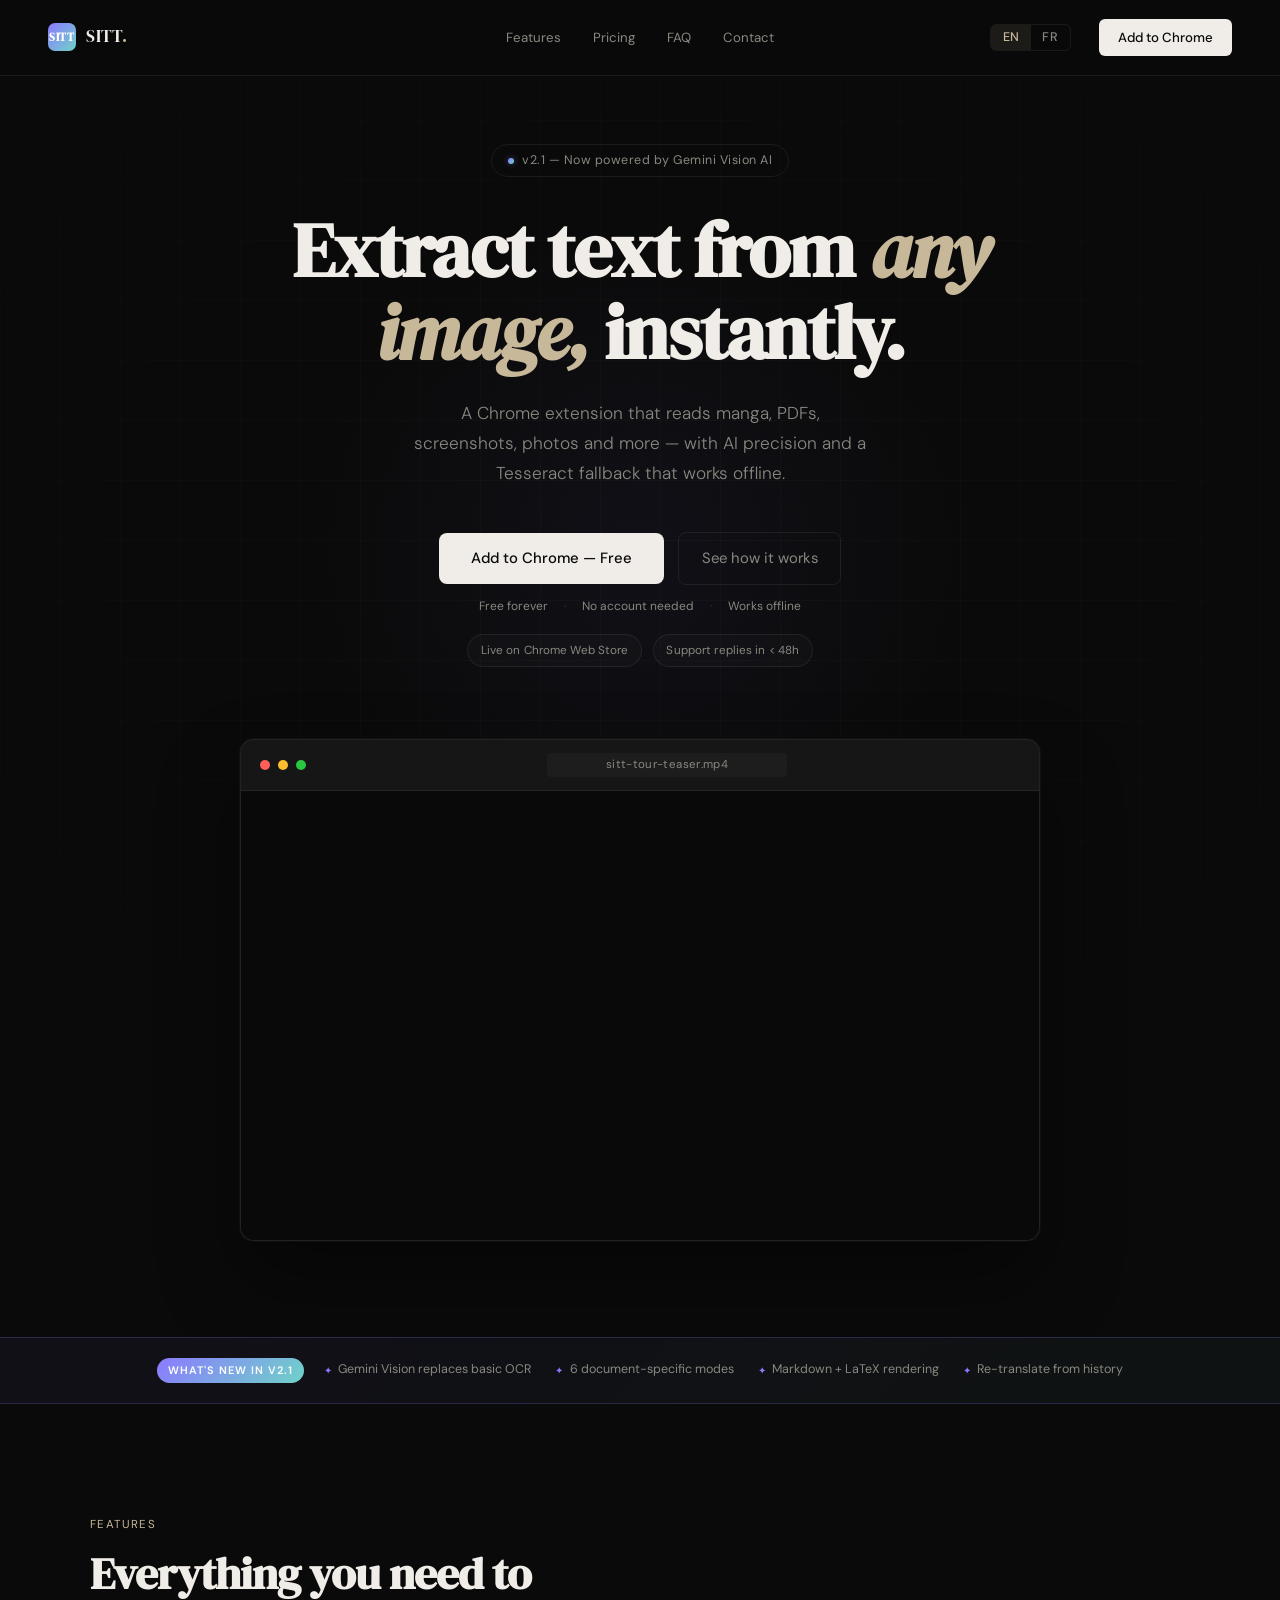
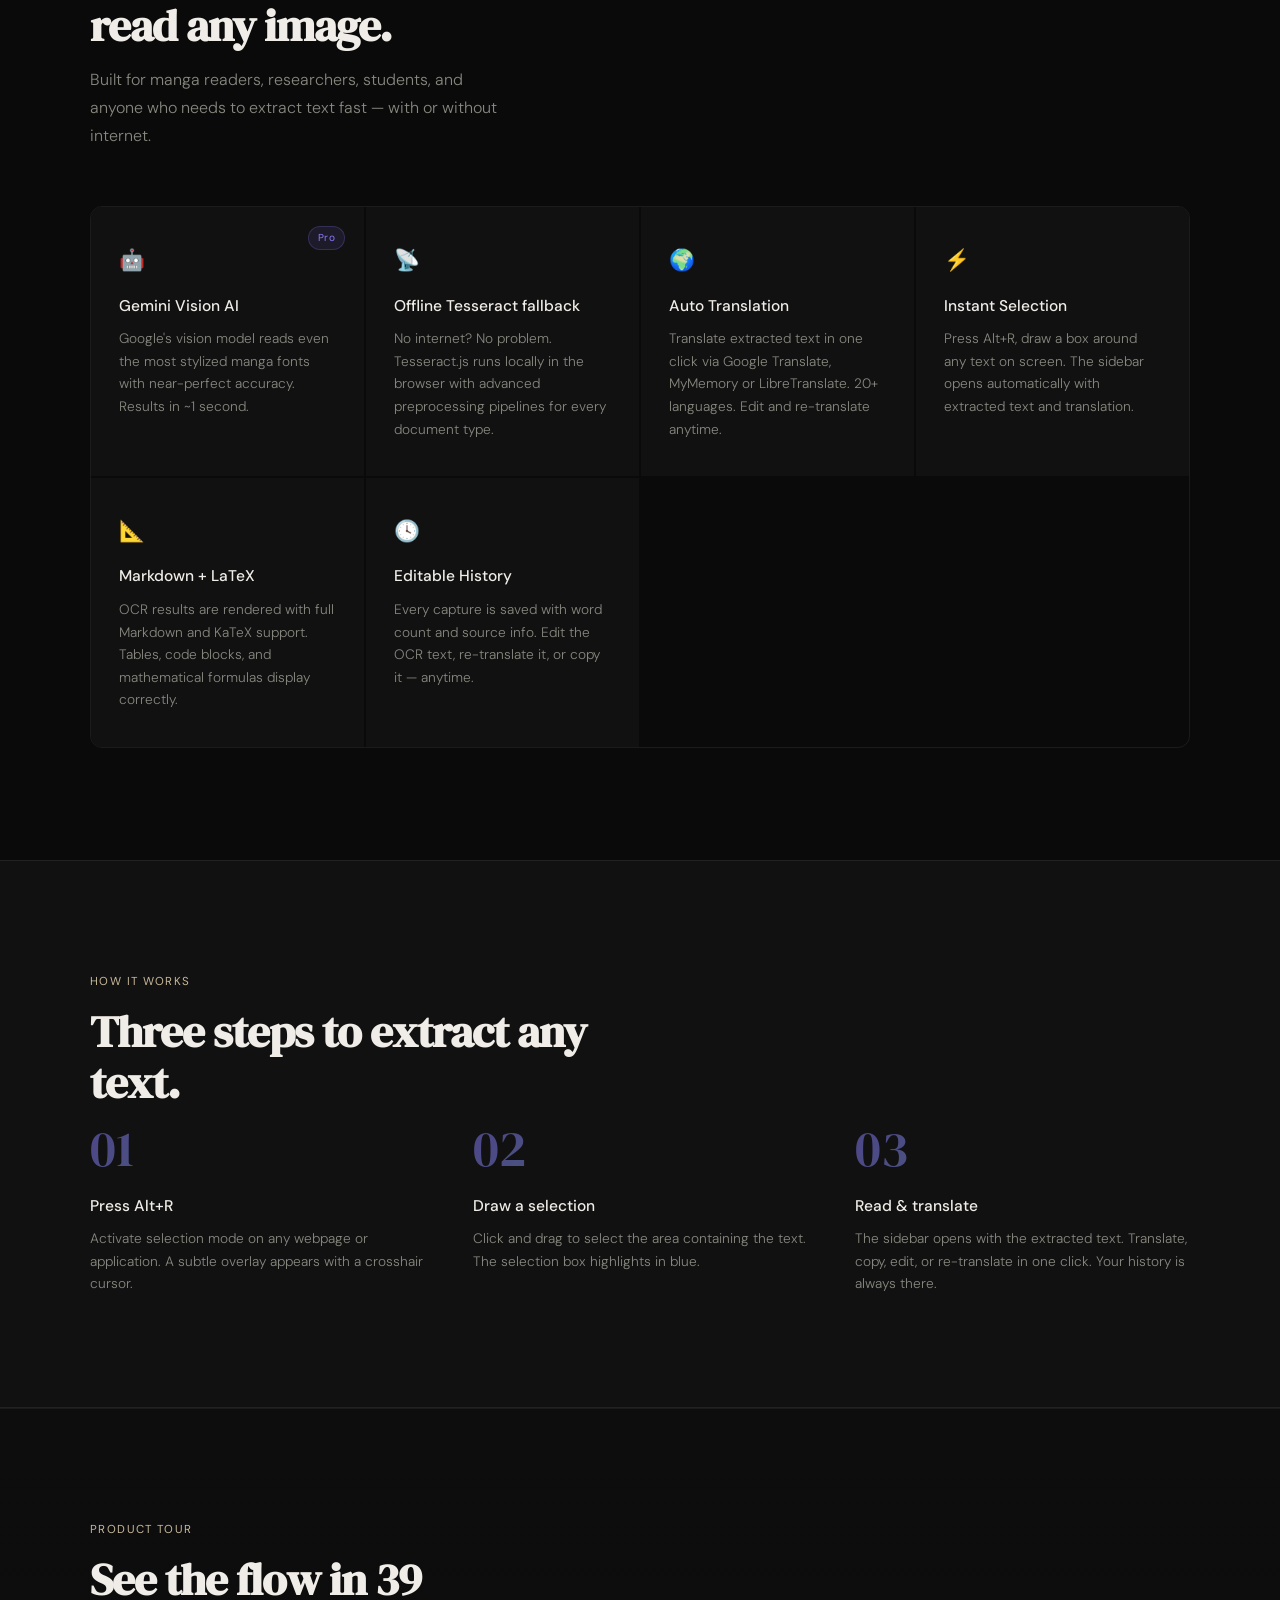
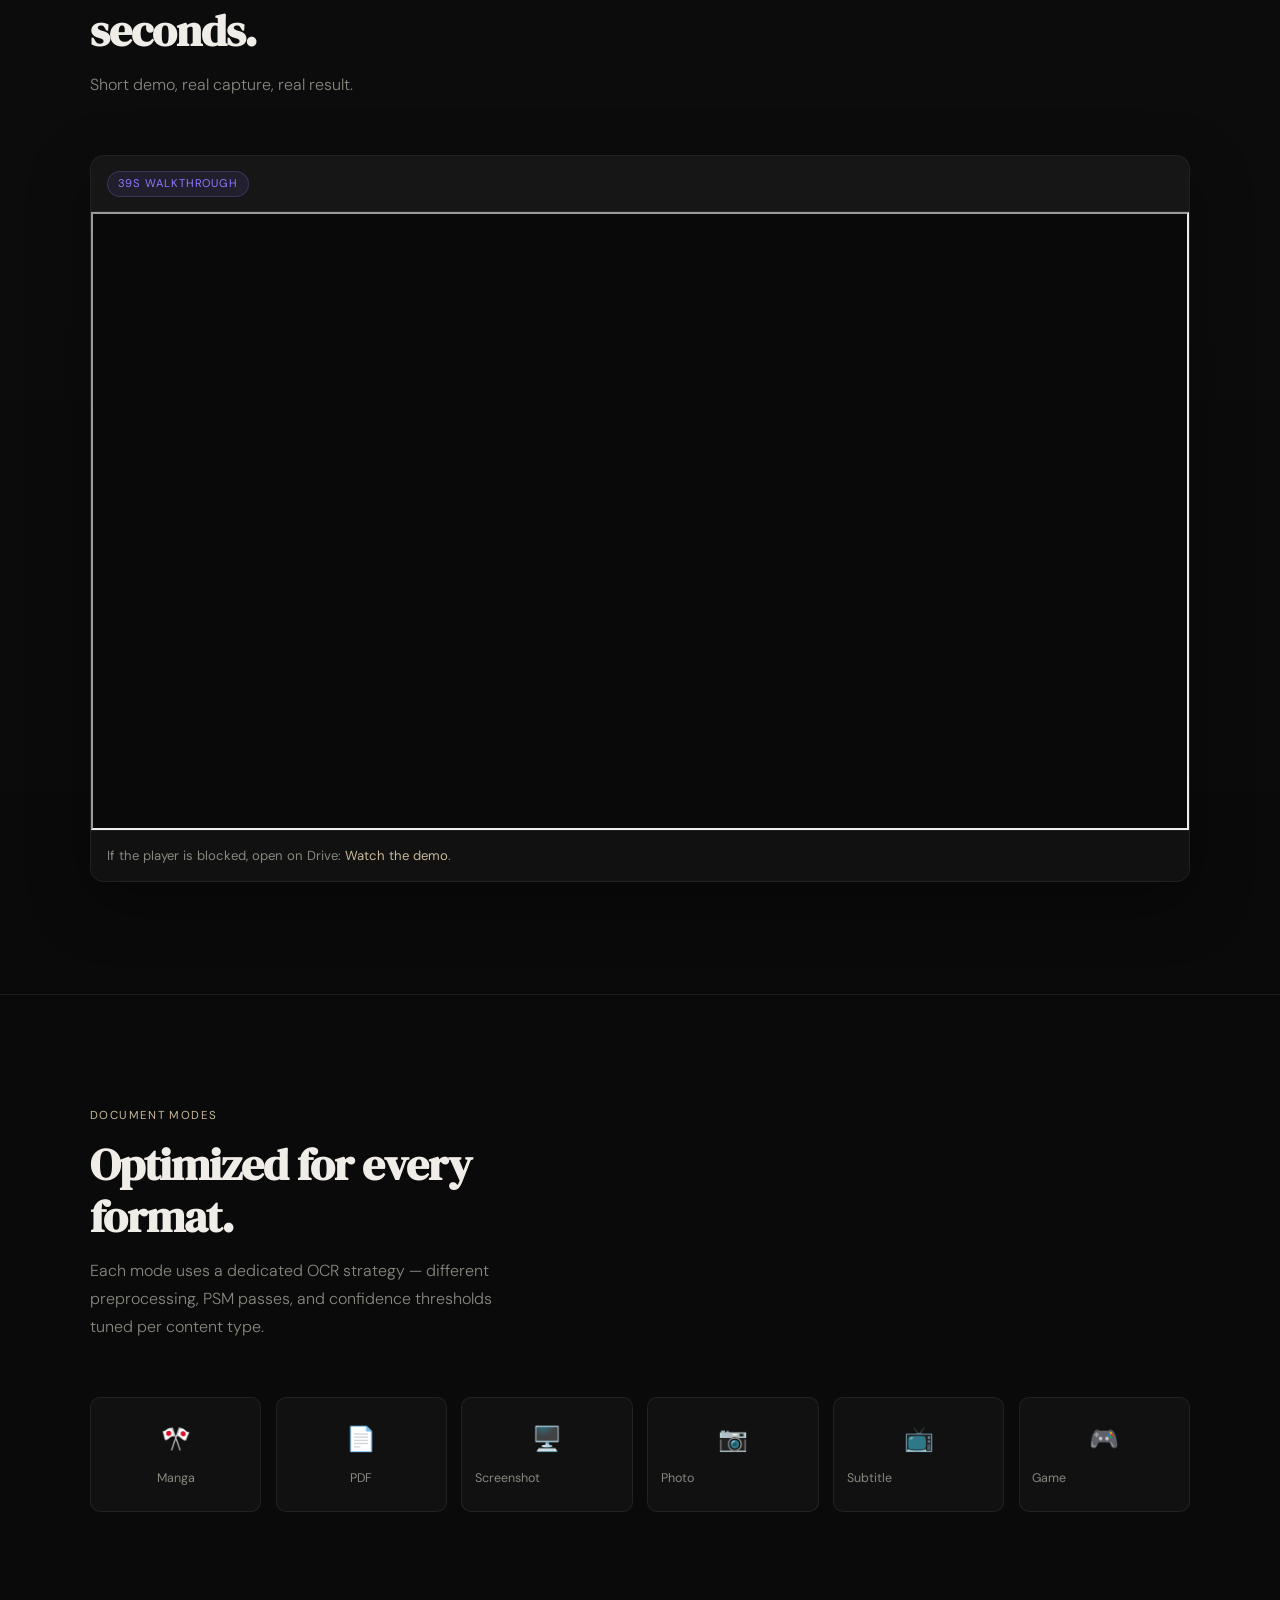
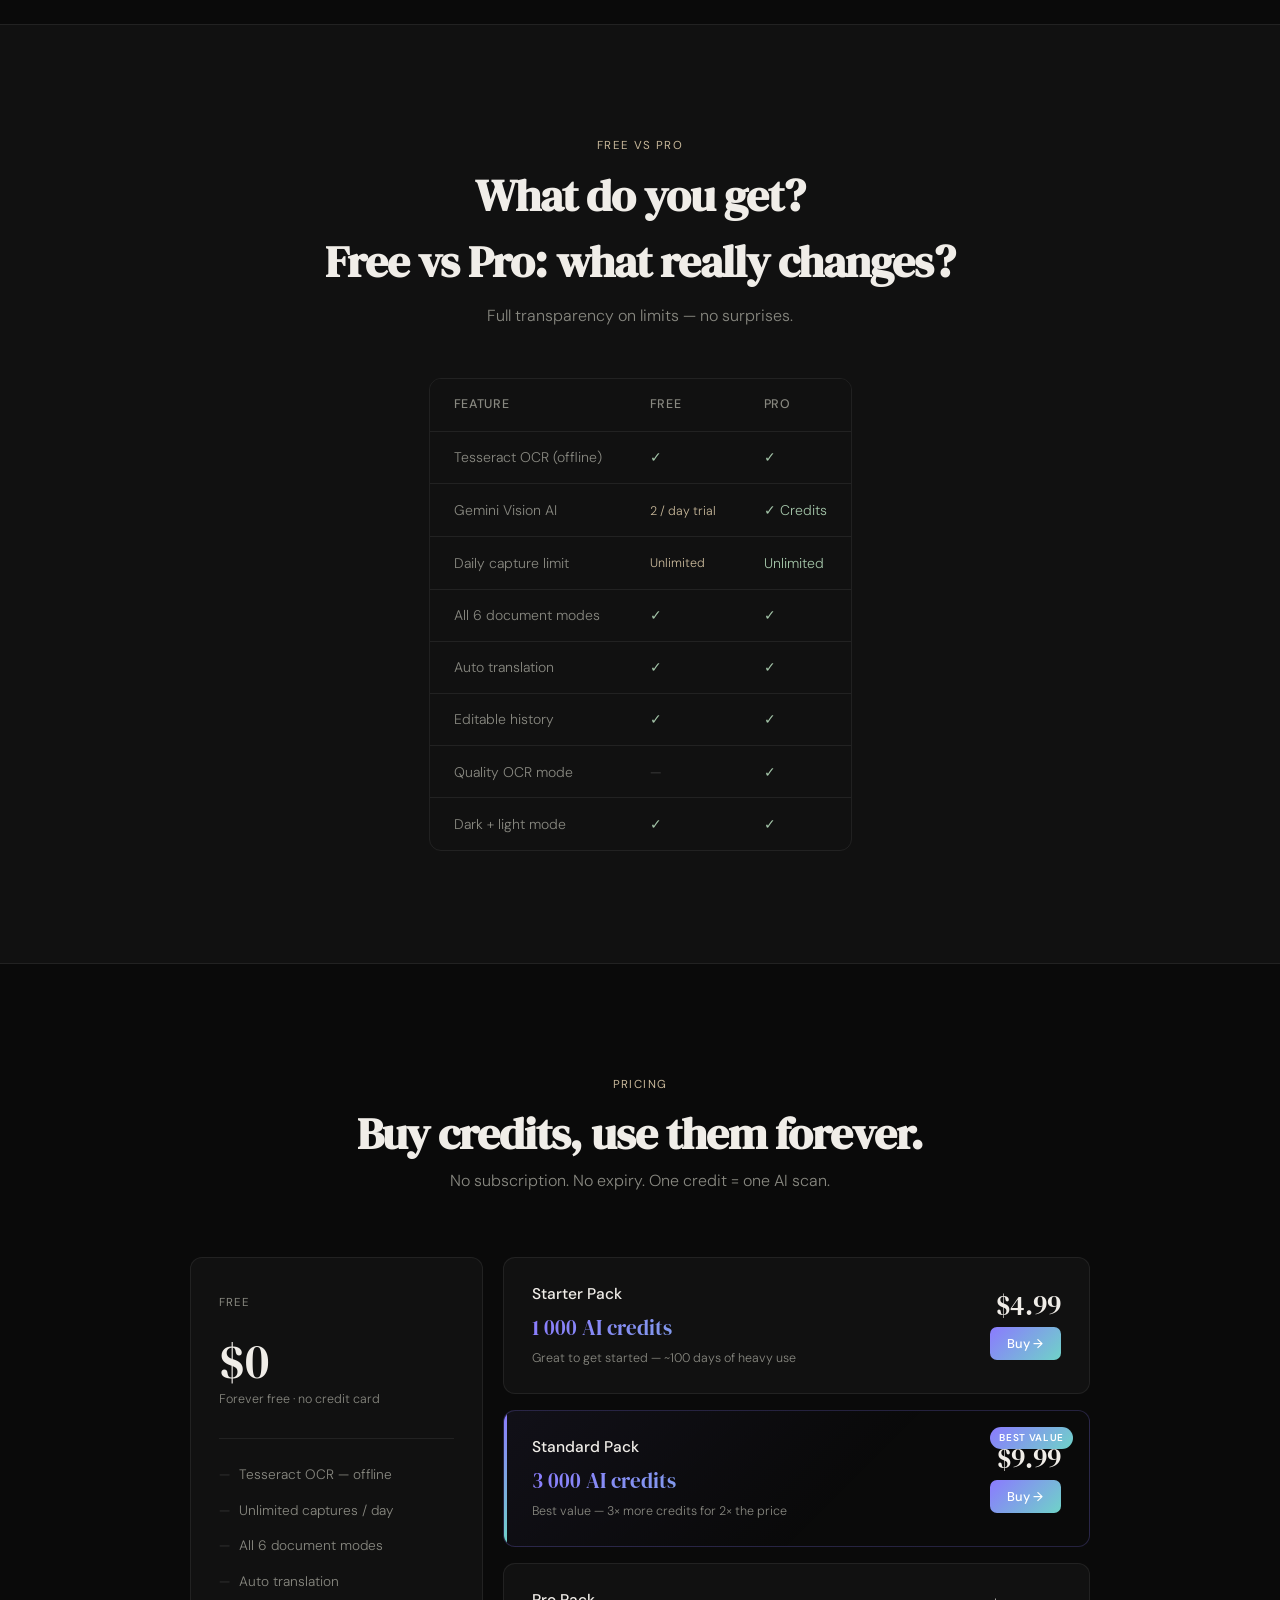
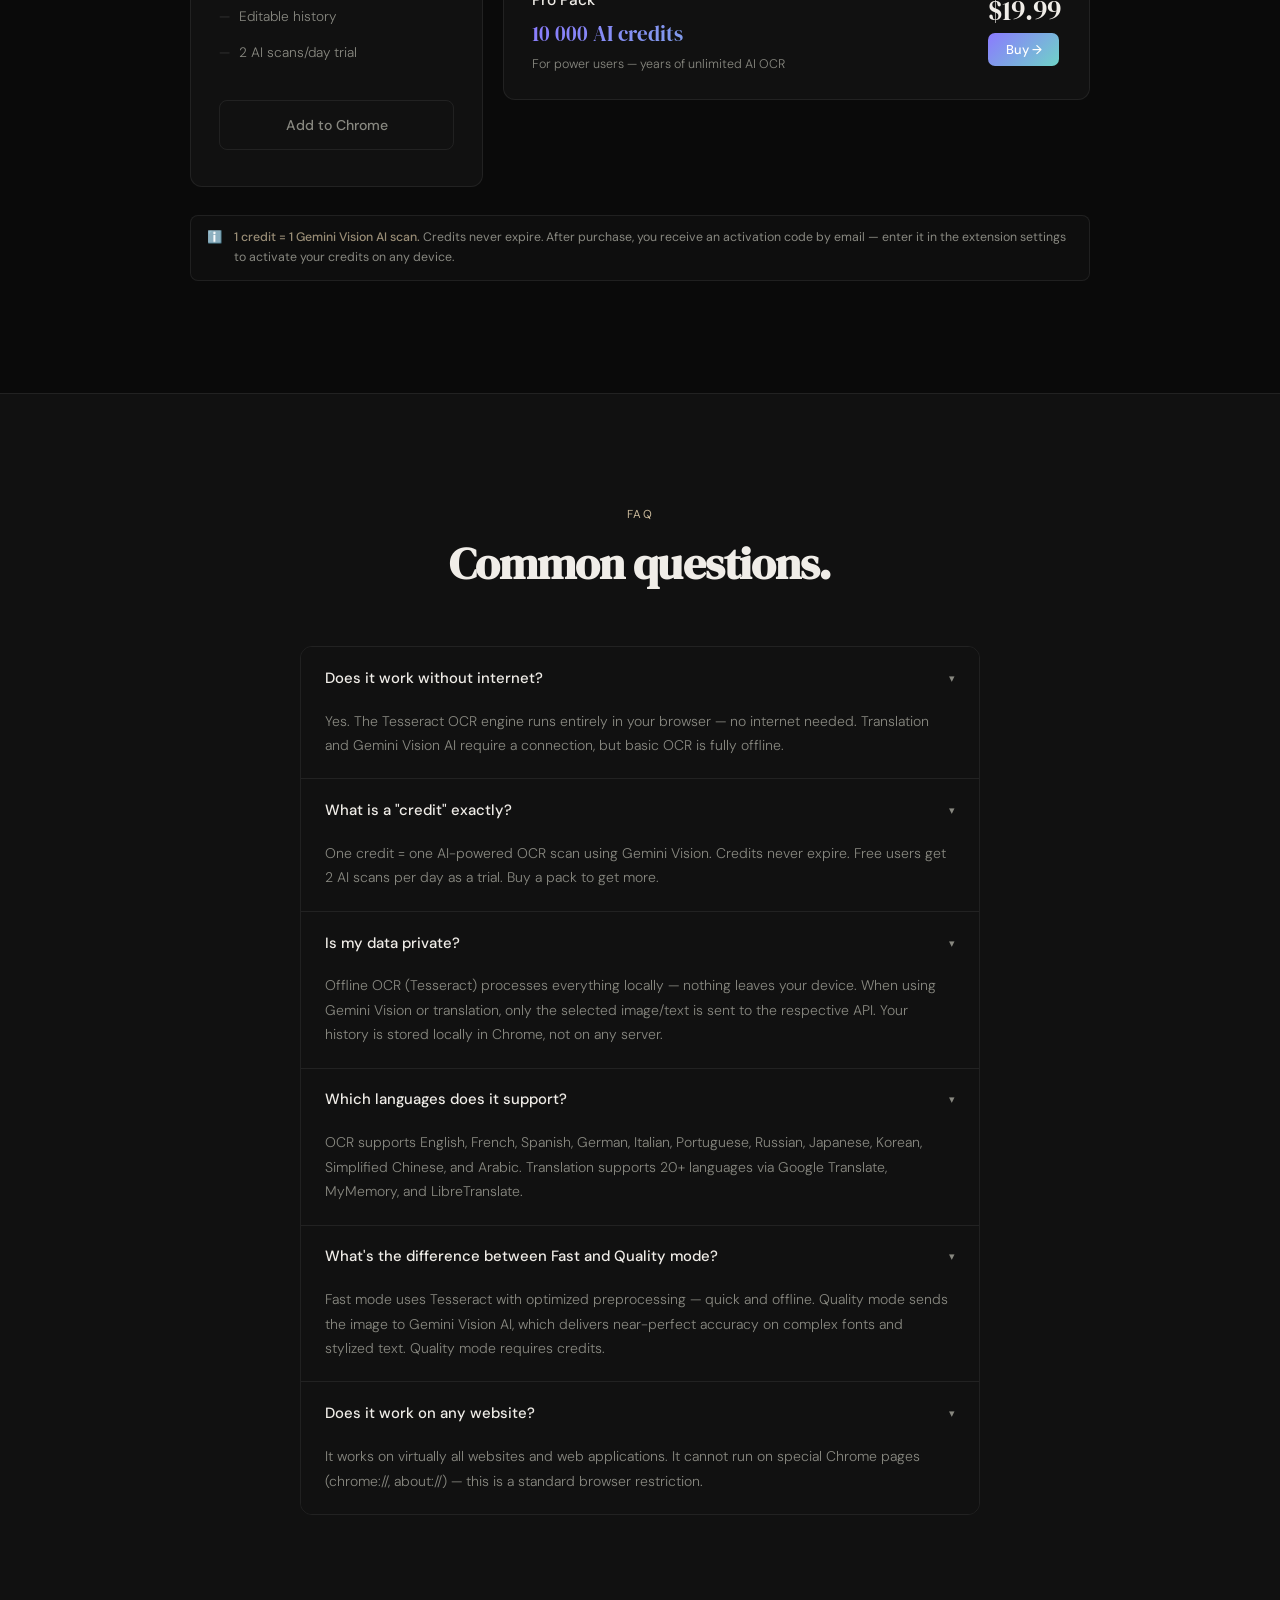
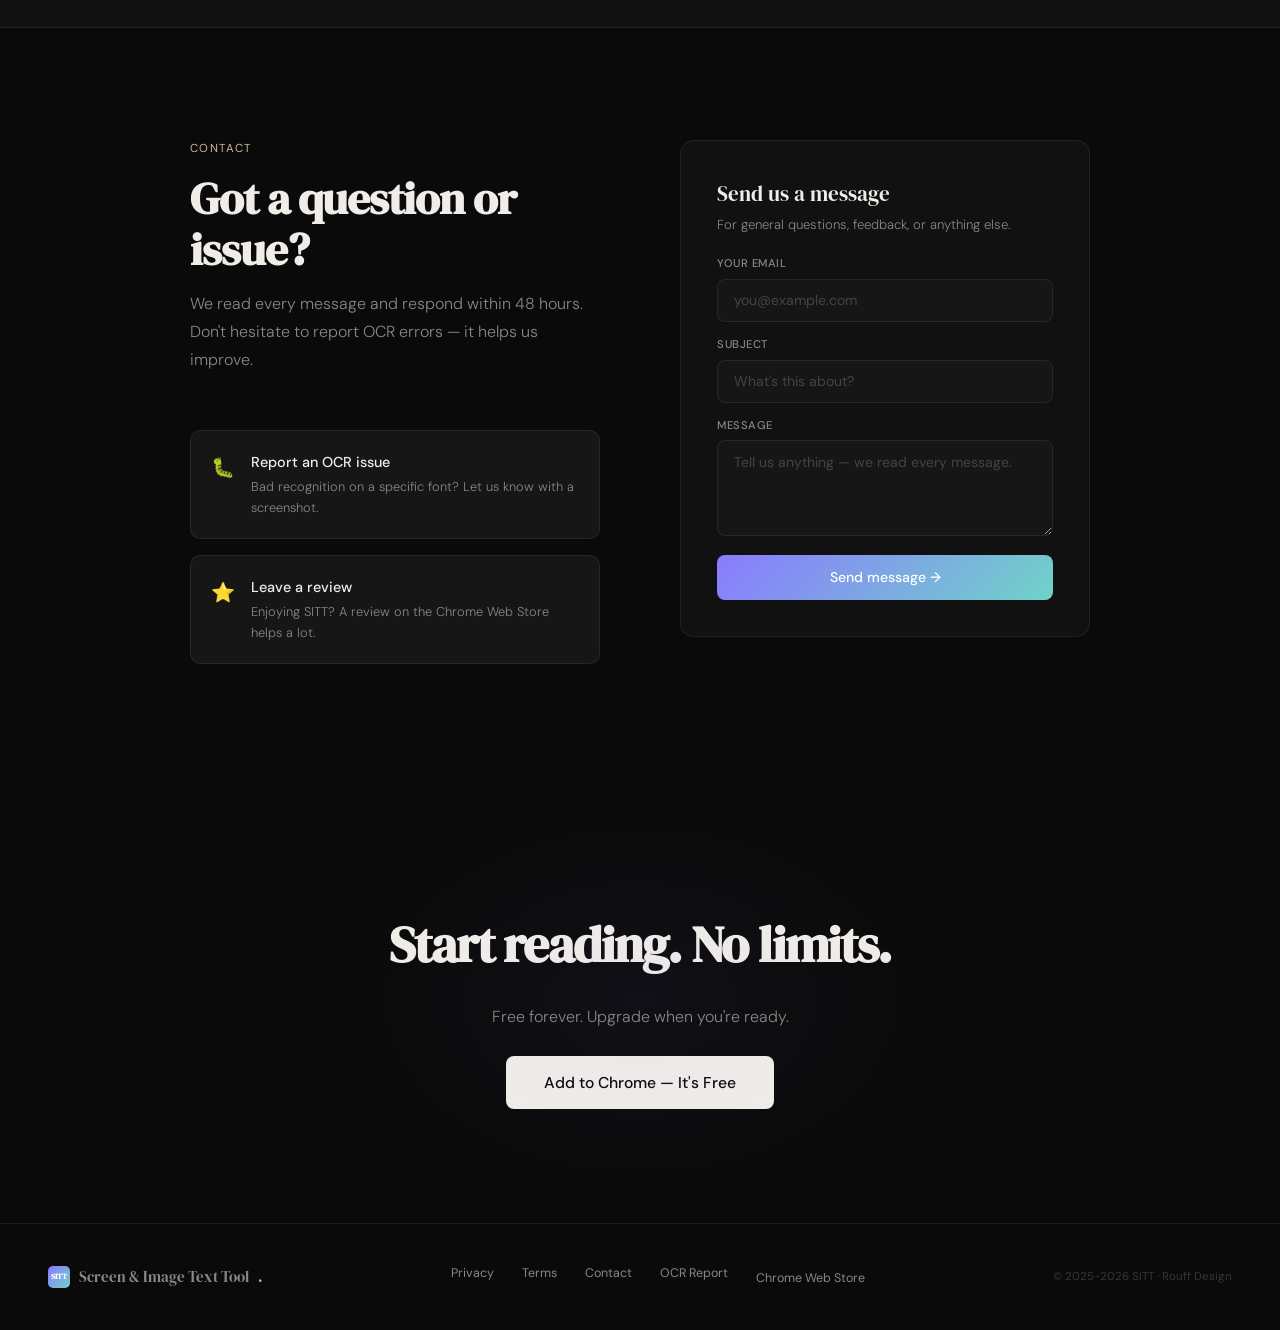
==== commit caf42276: "feat: mention email activation code in pricing section" ====
--- a/index.html
+++ b/index.html
@@ -2147,11 +2147,8 @@
 
       <div class="credit-explainer">
         ℹ️&nbsp;
-        <span data-lang="en"><strong>1 credit = 1 Gemini Vision AI scan.</strong> Credits never expire and stack — buy
-          any pack anytime to top up. The Free tier includes 2 AI trial scans per day at no cost.</span>
-        <span data-lang="fr"><strong>1 crédit = 1 scan IA Gemini Vision.</strong> Les crédits n'expirent jamais et
-          s'accumulent — achetez n'importe quel pack à tout moment. Le tier gratuit inclut 2 scans IA d'essai par jour
-          sans frais.</span>
+        <span data-lang="en"><strong>1 credit = 1 Gemini Vision AI scan.</strong> Credits never expire. After purchase, you receive an activation code by email — enter it in the extension settings to activate your credits on any device.</span>
+        <span data-lang="fr"><strong>1 crédit = 1 scan IA Gemini Vision.</strong> Les crédits n'expirent jamais. Après l'achat, vous recevez un code d'activation par email — entrez-le dans les paramètres de l'extension pour activer vos crédits sur n'importe quel appareil.</span>
       </div>
       <div class="buy-status" id="buy-status" style="display:none;"></div>
     </div>
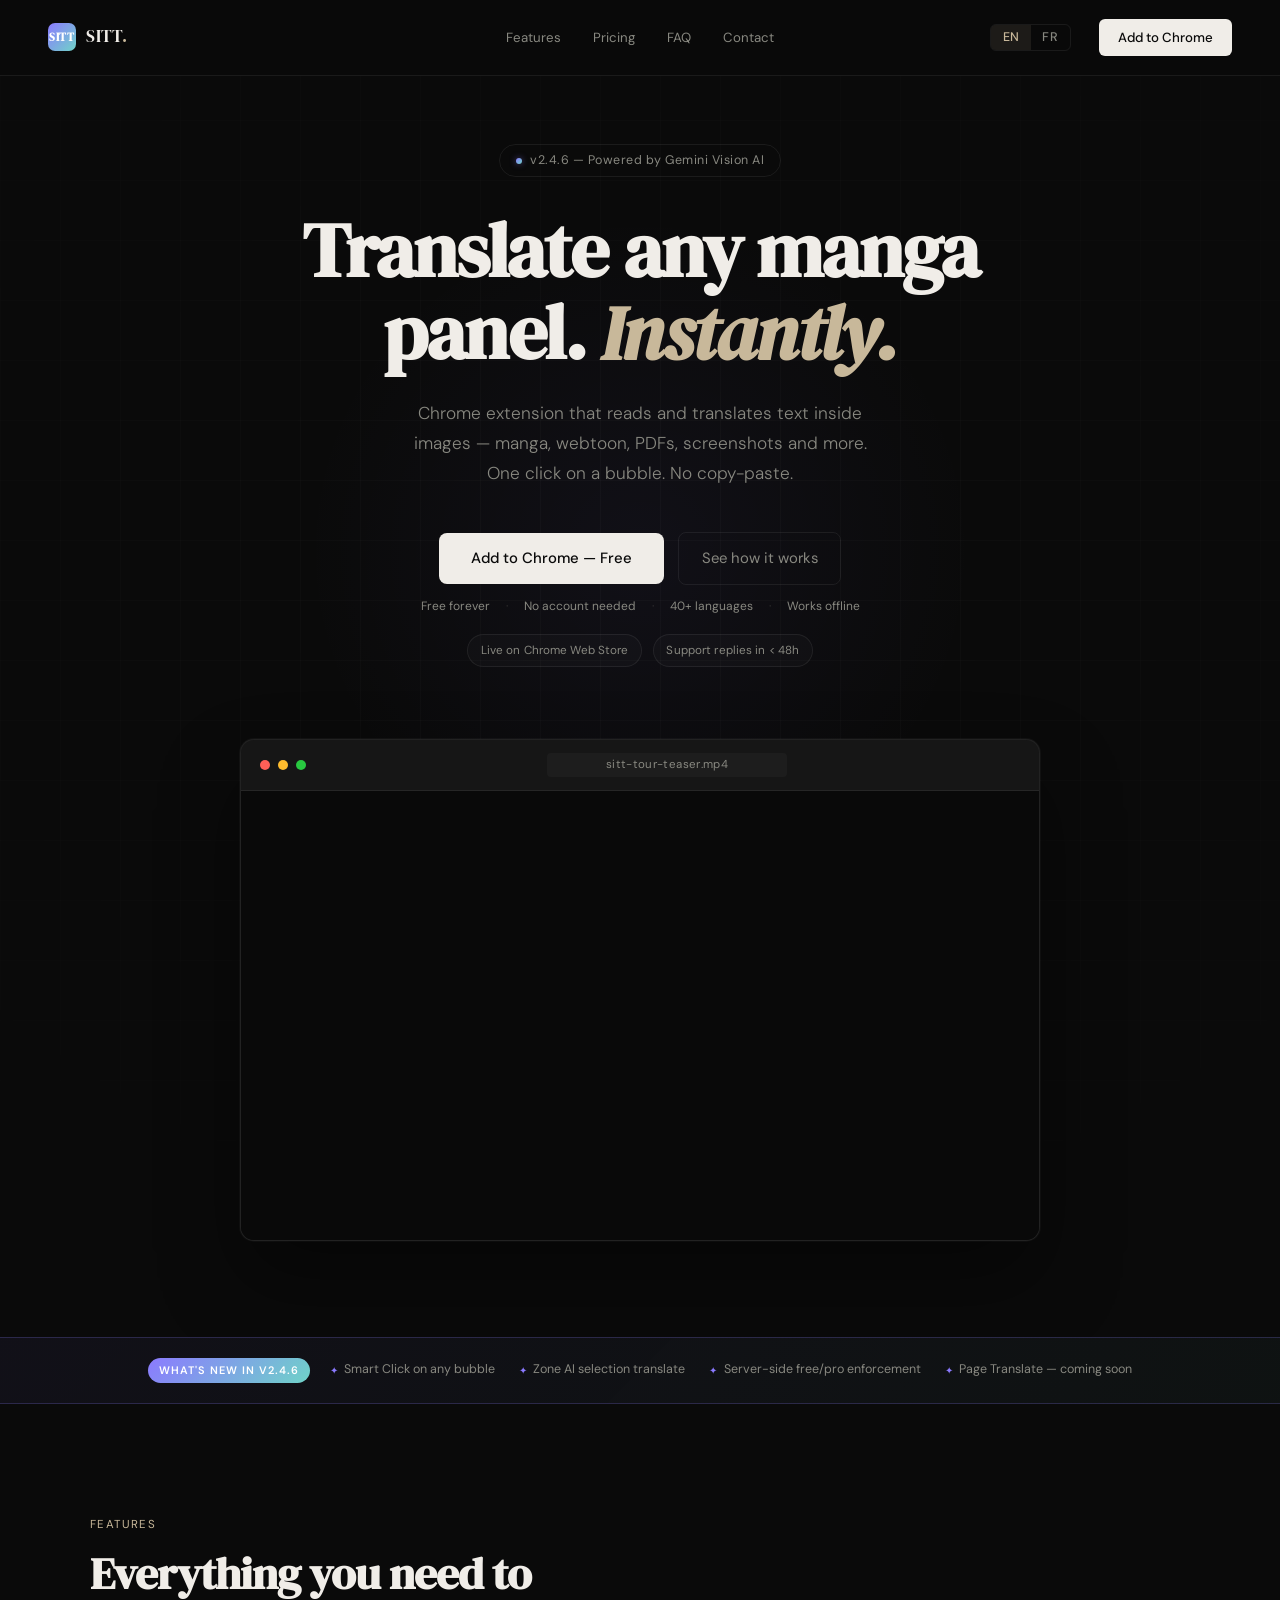
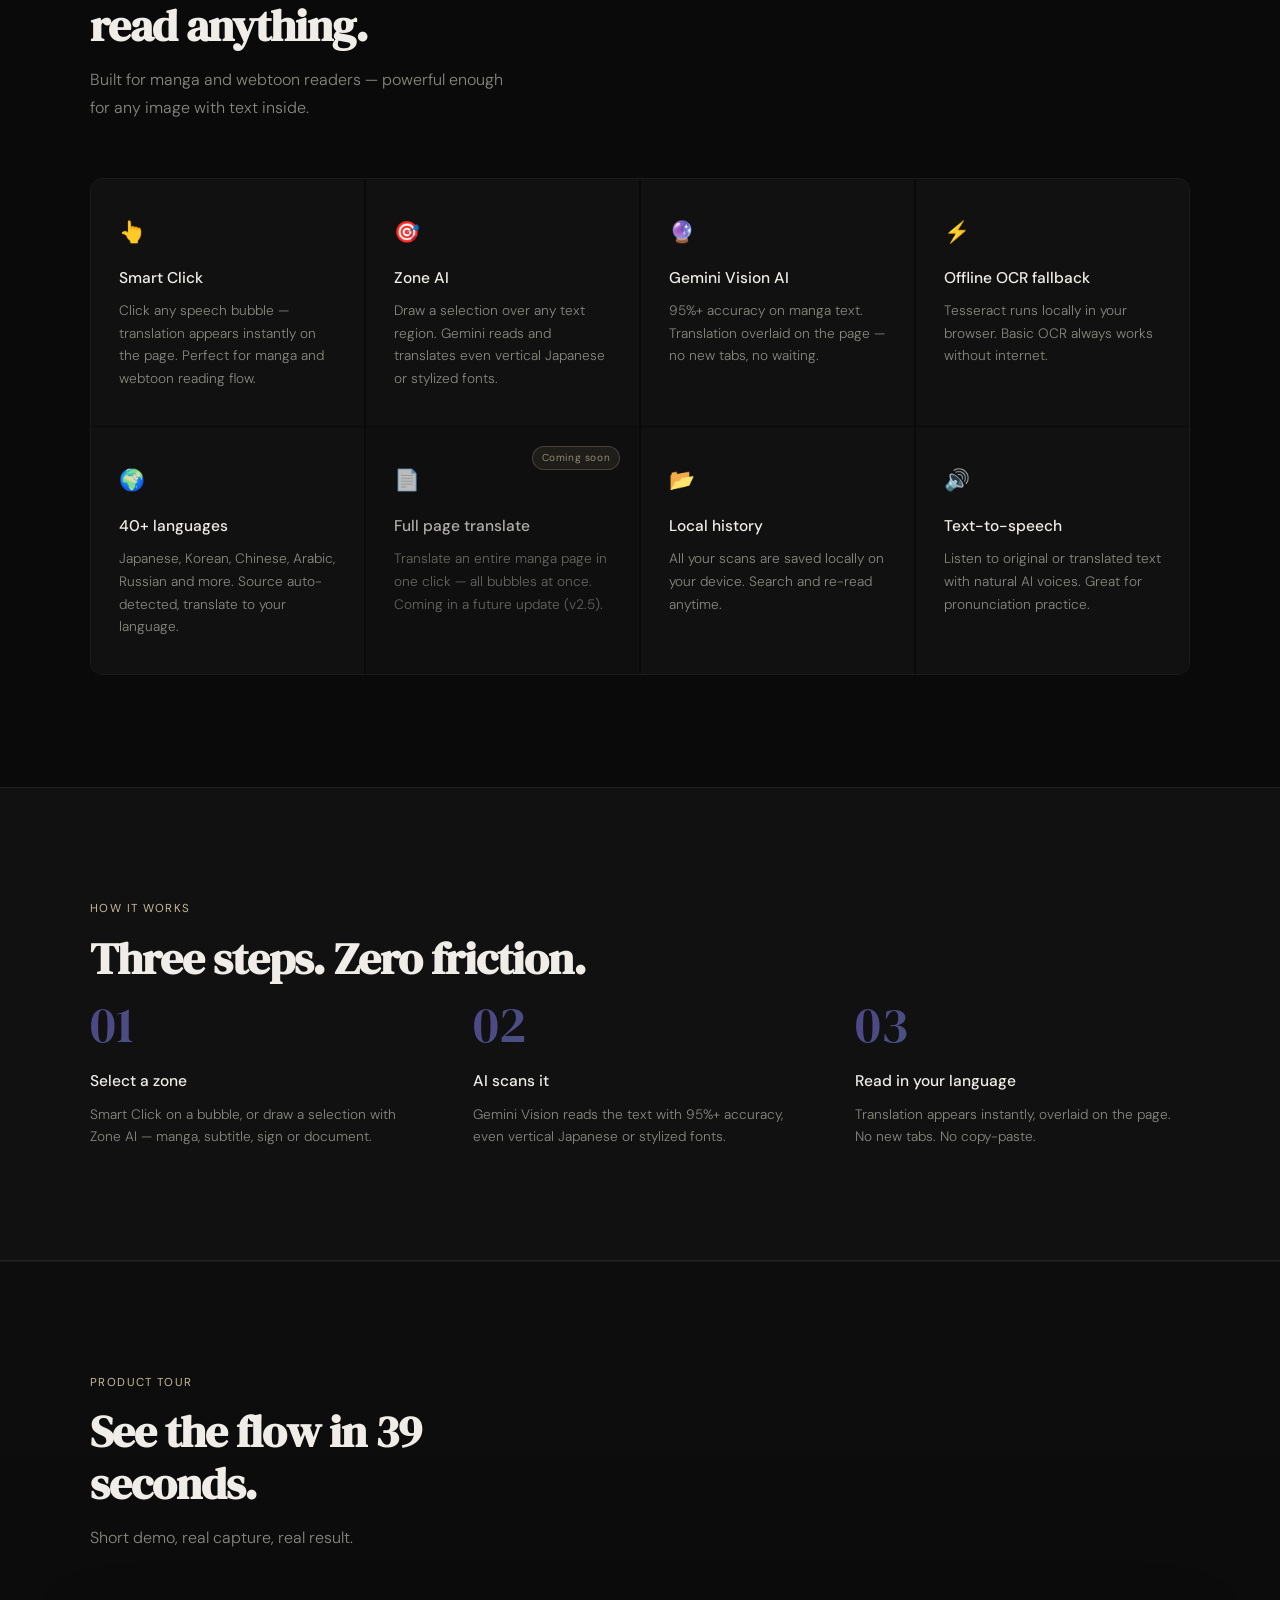
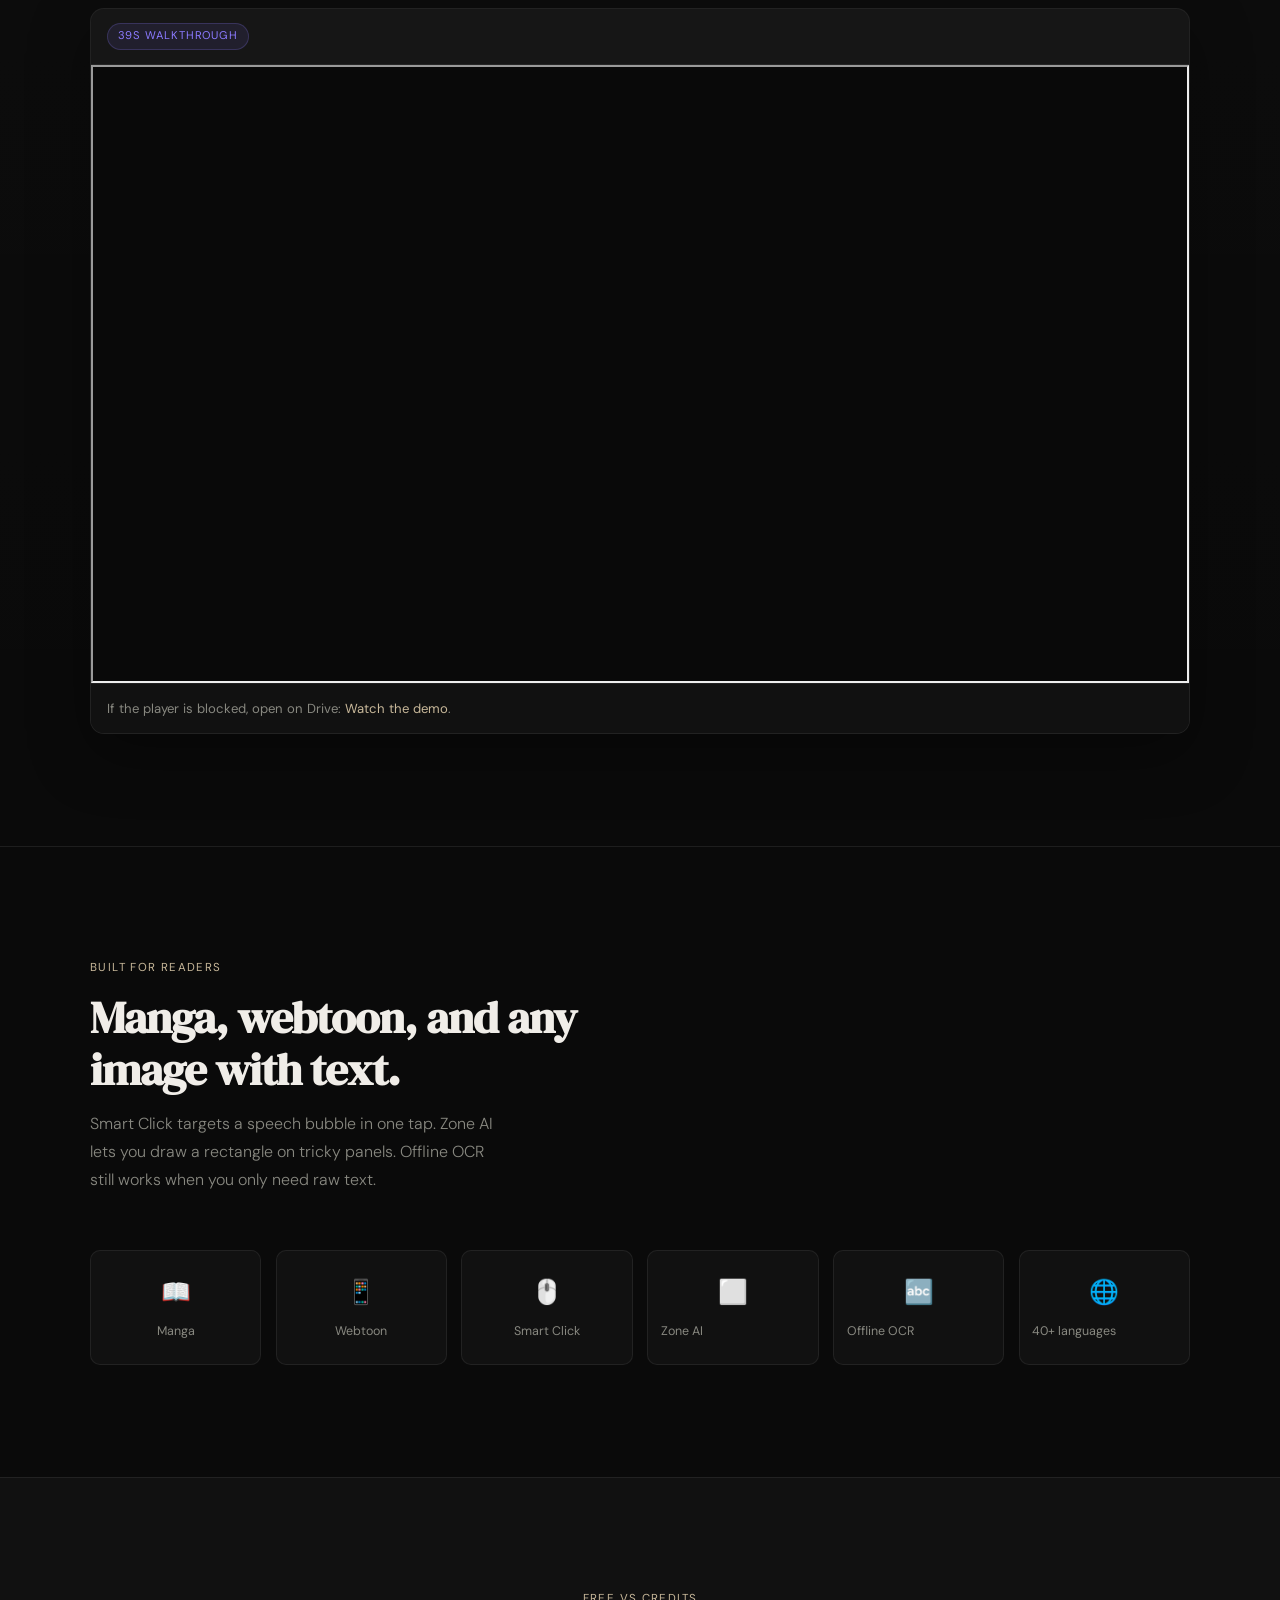
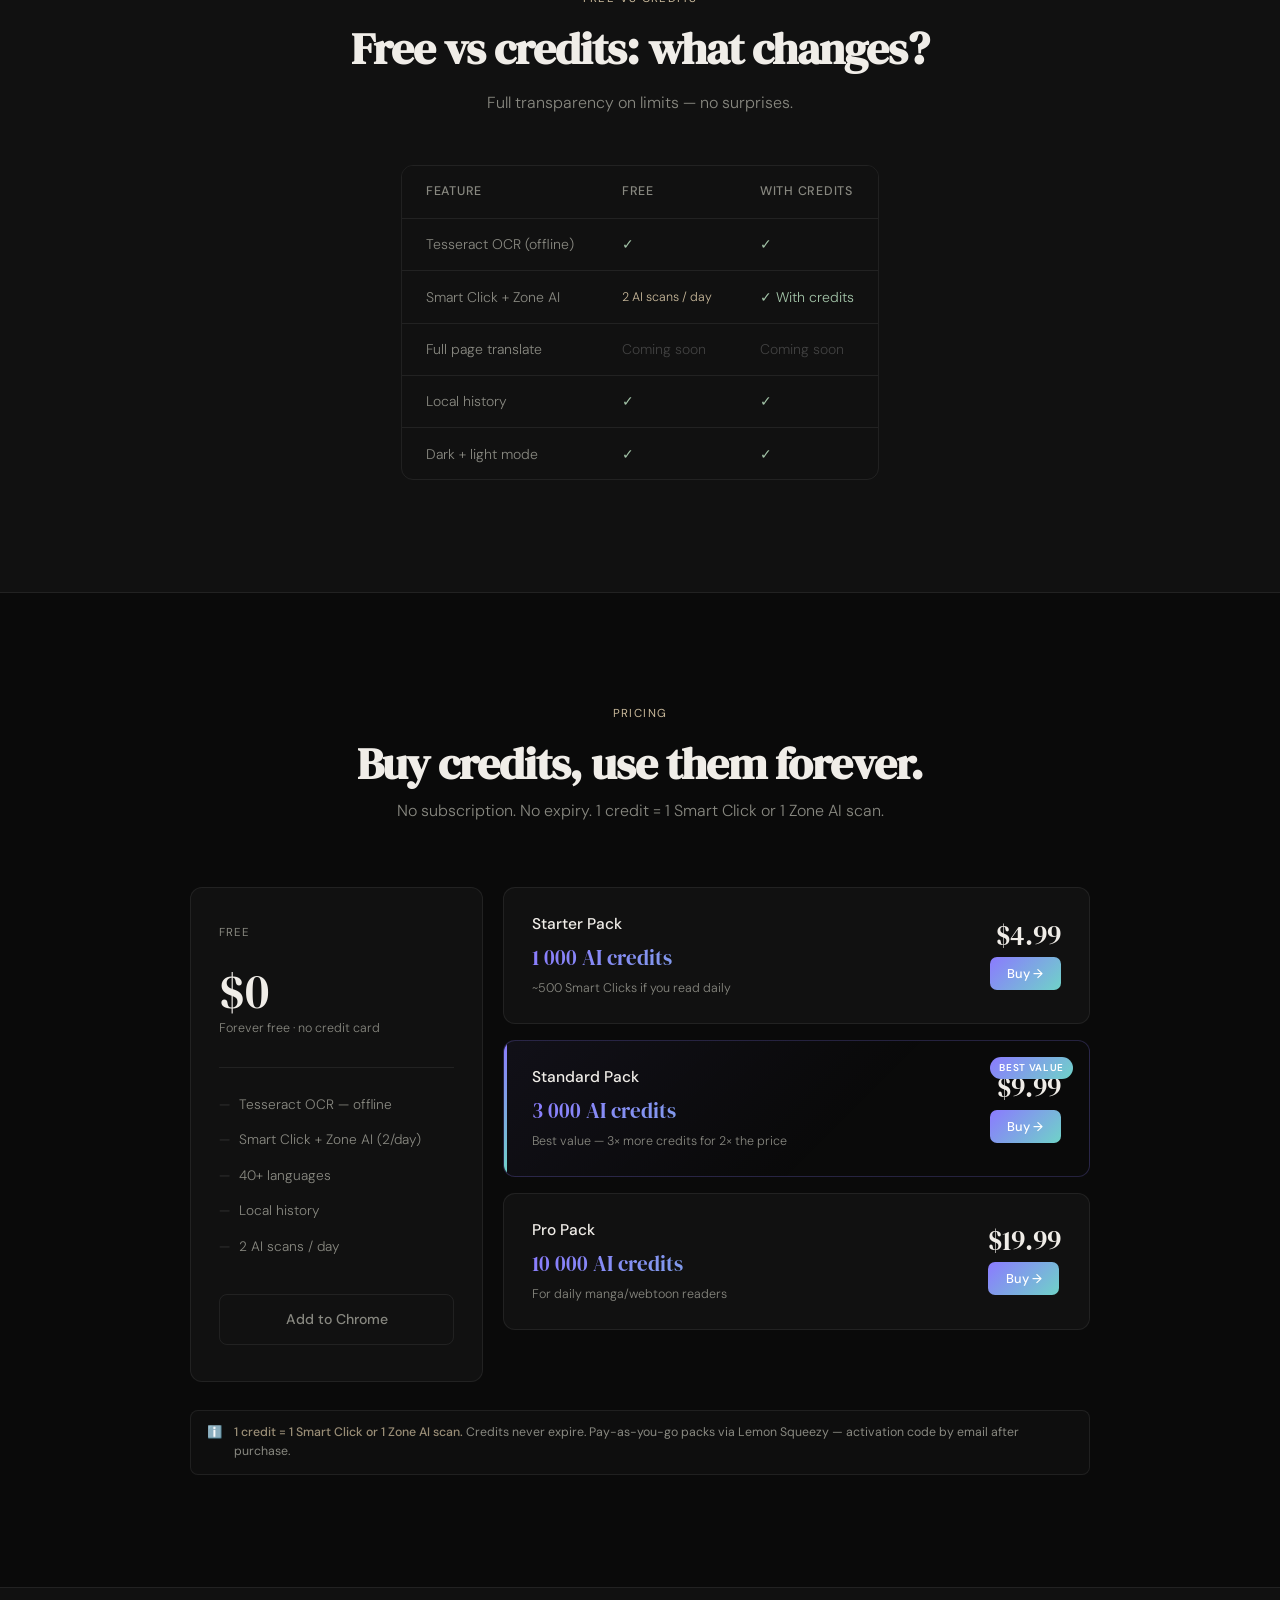
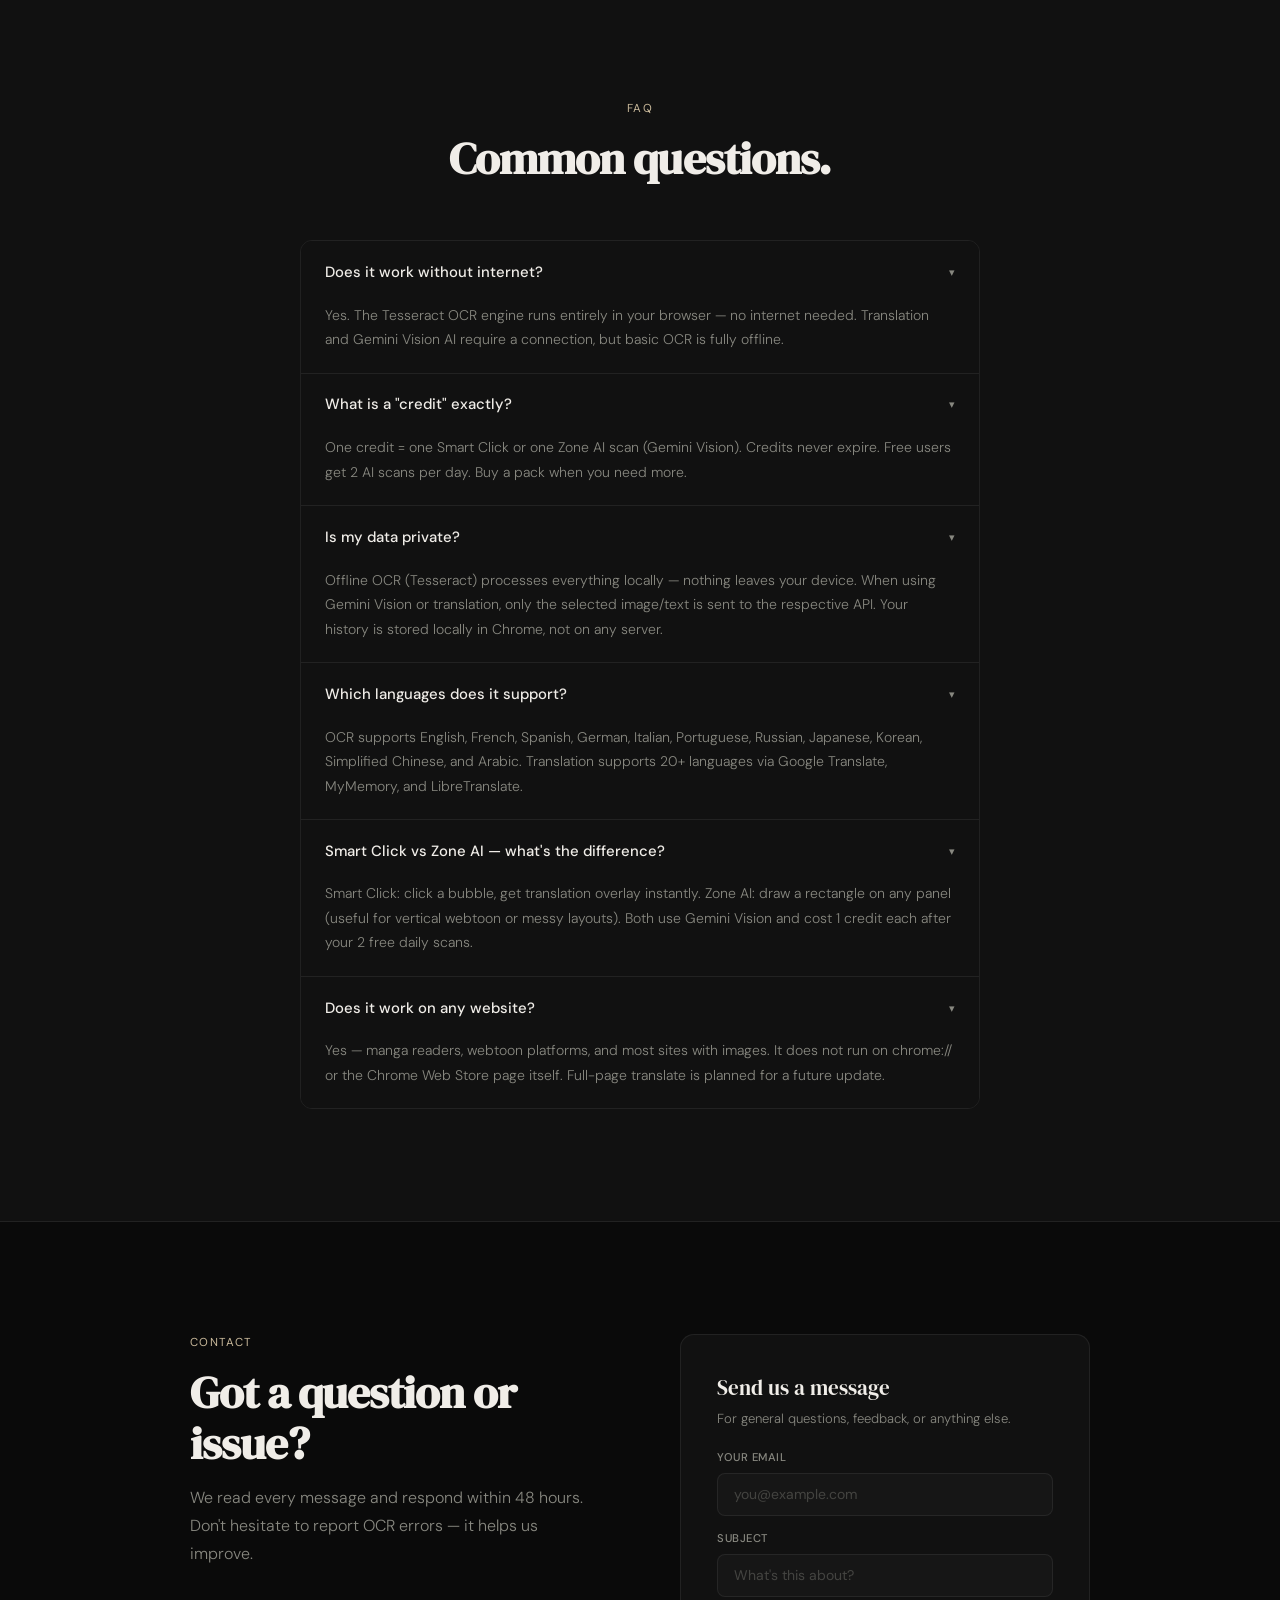
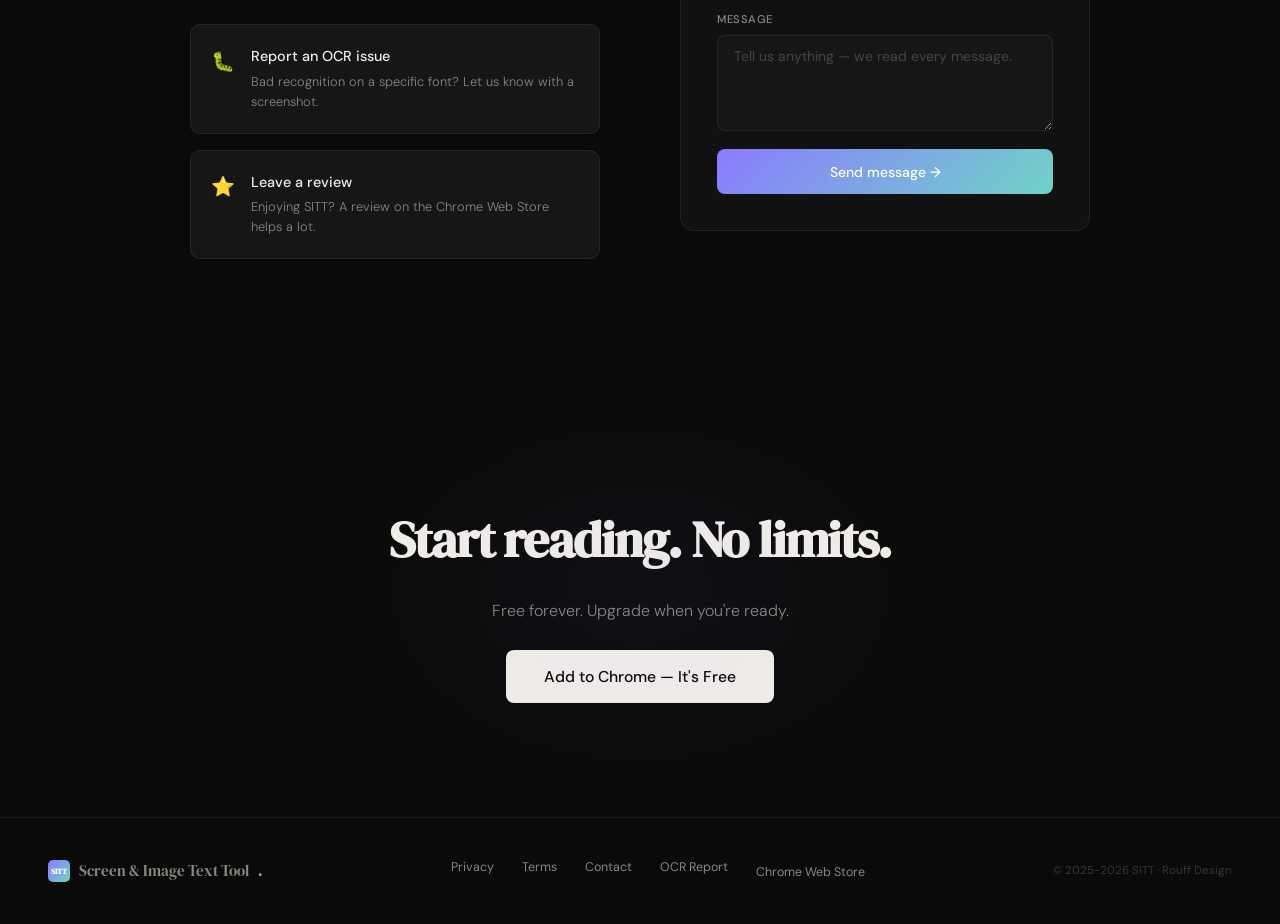
==== commit 8cc9c1bf: "Update index.html" ====
--- a/index.html
+++ b/index.html
@@ -4,19 +4,19 @@
 <head>
   <meta charset="UTF-8">
   <meta name="viewport" content="width=device-width, initial-scale=1.0">
-  <title>SITT — Extract Text from Any Image, Instantly</title>
+  <title>SITT — Translate Any Manga Panel Instantly</title>
   <meta name="description"
-    content="A Chrome extension that reads manga, PDFs, screenshots and more with Gemini Vision AI. Free forever, AI credits available.">
+    content="Chrome extension to read and translate text in manga, webtoon and image bubbles with Gemini Vision AI. 2 free AI scans/day. Pay-as-you-go credits, no subscription.">
   <meta property="og:type" content="website">
-  <meta property="og:title" content="SITT — Extract Text from Any Image, Instantly">
+  <meta property="og:title" content="SITT — Translate Any Manga Panel Instantly">
   <meta property="og:description"
-    content="A Chrome extension that reads manga, PDFs, screenshots and more with Gemini Vision AI. Free forever, AI credits available.">
+    content="Translate manga and webtoon bubbles in one click. Gemini Vision AI + offline OCR. Free tier, credits without subscription.">
   <meta property="og:url" content="https://sitt-landing.vercel.app/">
   <meta property="og:image" content="https://sitt-landing.vercel.app/og-image.png">
   <meta name="twitter:card" content="summary_large_image">
-  <meta name="twitter:title" content="SITT — Extract Text from Any Image, Instantly">
+  <meta name="twitter:title" content="SITT — Translate Any Manga Panel Instantly">
   <meta name="twitter:description"
-    content="A Chrome extension that reads manga, PDFs, screenshots and more with Gemini Vision AI. Free forever, AI credits available.">
+    content="Translate manga and webtoon bubbles in one click. 2 free AI scans/day. Credits never expire.">
   <meta name="twitter:image" content="https://sitt-landing.vercel.app/og-image.png">
   <link rel="icon" type="image/svg+xml"
     href="data:image/svg+xml,<svg xmlns='http://www.w3.org/2000/svg' viewBox='0 0 64 64'><defs><linearGradient id='g' x1='0%25' y1='0%25' x2='100%25' y2='100%25'><stop offset='0%25' stop-color='%238b7aff'/><stop offset='100%25' stop-color='%236fd3c8'/></linearGradient></defs><rect width='64' height='64' rx='14' fill='url(%23g)'/><text x='32' y='44' font-family='Georgia,serif' font-size='22' font-weight='bold' fill='white' text-anchor='middle' letter-spacing='1'>SITT</text></svg>">
@@ -823,6 +823,23 @@
       border-radius: 100px;
       letter-spacing: 0.06em;
       border: 1px solid var(--pro-border);
+    }
+
+    .feature-soon-tag {
+      position: absolute;
+      top: 1.2rem;
+      right: 1.2rem;
+      background: rgba(200, 184, 154, 0.12);
+      color: var(--accent);
+      font-size: 0.63rem;
+      padding: 0.18rem 0.55rem;
+      border-radius: 100px;
+      letter-spacing: 0.06em;
+      border: 1px solid rgba(200, 184, 154, 0.35);
+    }
+
+    .feature-card.is-muted {
+      opacity: 0.72;
     }
 
     /* ── HOW IT WORKS ── */
@@ -1701,17 +1718,17 @@
 
     <div class="hero-badge">
       <span class="dot-gemini"></span>
-      <span data-lang="en">v2.1 — Now powered by Gemini Vision AI</span>
-      <span data-lang="fr">v2.1 — Désormais propulsé par Gemini Vision IA</span>
+      <span data-lang="en">v2.4.6 — Powered by Gemini Vision AI</span>
+      <span data-lang="fr">v2.4.6 — Propulsé par Gemini Vision IA</span>
     </div>
 
-    <h1 data-lang="en">Extract text from <em>any image,</em> instantly.</h1>
-    <h1 data-lang="fr">Extrayez le texte de <em>n'importe quelle image,</em> instantanément.</h1>
-
-    <p data-lang="en">A Chrome extension that reads manga, PDFs, screenshots, photos and more — with AI precision and a
-      Tesseract fallback that works offline.</p>
-    <p data-lang="fr">Une extension Chrome qui lit les mangas, PDFs, captures d'écran, photos et plus — avec une
-      précision IA et un fallback Tesseract qui fonctionne hors ligne.</p>
+    <h1 data-lang="en">Translate any manga panel. <em>Instantly.</em></h1>
+    <h1 data-lang="fr">Traduisez n'importe quel panel manga. <em>Instantanément.</em></h1>
+
+    <p data-lang="en">Chrome extension that reads and translates text inside images — manga, webtoon, PDFs, screenshots
+      and more. One click on a bubble. No copy-paste.</p>
+    <p data-lang="fr">Extension Chrome qui lit et traduit le texte dans les images — manga, webtoon, PDF, captures et
+      plus. Un clic sur une bulle. Zéro copier-coller.</p>
 
     <div class="hero-actions">
       <a href="https://chromewebstore.google.com/detail/sitt/joenimodijoophmdlgpgblkjfgenplgg" target="_blank"
@@ -1729,6 +1746,8 @@
       <span data-lang="en">Free forever</span><span data-lang="fr">Gratuit pour toujours</span>
       <span class="trust-sep">·</span>
       <span data-lang="en">No account needed</span><span data-lang="fr">Aucun compte requis</span>
+      <span class="trust-sep">·</span>
+      <span data-lang="en">40+ languages</span><span data-lang="fr">40+ langues</span>
       <span class="trust-sep">·</span>
       <span data-lang="en">Works offline</span><span data-lang="fr">Fonctionne hors ligne</span>
     </div>
@@ -1762,16 +1781,16 @@
 
   <!-- WHAT'S NEW -->
   <div class="whats-new">
-    <span class="whats-new-pill">What's new in v2.1</span>
+    <span class="whats-new-pill">What's new in v2.4.6</span>
     <div class="whats-new-items">
-      <div class="whats-new-item" data-lang="en">Gemini Vision replaces basic OCR</div>
-      <div class="whats-new-item" data-lang="fr">Gemini Vision remplace l'OCR basique</div>
-      <div class="whats-new-item" data-lang="en">6 document-specific modes</div>
-      <div class="whats-new-item" data-lang="fr">6 modes spécifiques par document</div>
-      <div class="whats-new-item" data-lang="en">Markdown + LaTeX rendering</div>
-      <div class="whats-new-item" data-lang="fr">Rendu Markdown + LaTeX</div>
-      <div class="whats-new-item" data-lang="en">Re-translate from history</div>
-      <div class="whats-new-item" data-lang="fr">Re-traduire depuis l'historique</div>
+      <div class="whats-new-item" data-lang="en">Smart Click on any bubble</div>
+      <div class="whats-new-item" data-lang="fr">Smart Click sur n'importe quelle bulle</div>
+      <div class="whats-new-item" data-lang="en">Zone AI selection translate</div>
+      <div class="whats-new-item" data-lang="fr">Traduction Zone IA</div>
+      <div class="whats-new-item" data-lang="en">Server-side free/pro enforcement</div>
+      <div class="whats-new-item" data-lang="fr">Contrôle free/pro côté serveur</div>
+      <div class="whats-new-item" data-lang="en">Page Translate — coming soon</div>
+      <div class="whats-new-item" data-lang="fr">Page Translate — bientôt</div>
     </div>
   </div>
 
@@ -1779,67 +1798,87 @@
   <section id="features">
     <div class="container">
       <div class="section-label"><span data-lang="en">Features</span><span data-lang="fr">Fonctionnalités</span></div>
-      <h2 class="section-title" data-lang="en">Everything you need to read any image.</h2>
-      <h2 class="section-title" data-lang="fr">Tout ce qu'il faut pour lire n'importe quelle image.</h2>
-      <p class="section-sub" data-lang="en">Built for manga readers, researchers, students, and anyone who needs to
-        extract text fast — with or without internet.</p>
-      <p class="section-sub" data-lang="fr">Conçu pour les lecteurs de manga, chercheurs, étudiants — avec ou sans
-        connexion internet.</p>
+      <h2 class="section-title" data-lang="en">Everything you need to read anything.</h2>
+      <h2 class="section-title" data-lang="fr">Tout ce qu'il faut pour tout lire.</h2>
+      <p class="section-sub" data-lang="en">Built for manga and webtoon readers — powerful enough for any image with text
+        inside.</p>
+      <p class="section-sub" data-lang="fr">Conçu pour les lecteurs de manga et webtoon — assez puissant pour toute image
+        contenant du texte.</p>
 
       <div class="features-grid">
         <div class="feature-card">
-          <span class="feature-icon">🤖</span>
+          <span class="feature-icon">👆</span>
+          <div class="feature-title" data-lang="en">Smart Click</div>
+          <div class="feature-title" data-lang="fr">Smart Click</div>
+          <div class="feature-desc" data-lang="en">Click any speech bubble — translation appears instantly on the page.
+            Perfect for manga and webtoon reading flow.</div>
+          <div class="feature-desc" data-lang="fr">Cliquez sur une bulle — la traduction s'affiche instantanément sur la
+            page. Idéal pour lire manga et webtoon.</div>
+        </div>
+        <div class="feature-card">
+          <span class="feature-icon">🎯</span>
+          <div class="feature-title" data-lang="en">Zone AI</div>
+          <div class="feature-title" data-lang="fr">Zone IA</div>
+          <div class="feature-desc" data-lang="en">Draw a selection over any text region. Gemini reads and translates
+            even vertical Japanese or stylized fonts.</div>
+          <div class="feature-desc" data-lang="fr">Tracez une zone sur l'image. Gemini lit et traduit même le japonais
+            vertical et les polices stylisées.</div>
+        </div>
+        <div class="feature-card">
+          <span class="feature-icon">🔮</span>
           <div class="feature-title" data-lang="en">Gemini Vision AI</div>
           <div class="feature-title" data-lang="fr">Gemini Vision IA</div>
-          <div class="feature-desc" data-lang="en">Google's vision model reads even the most stylized manga fonts with
-            near-perfect accuracy. Results in ~1 second.</div>
-          <div class="feature-desc" data-lang="fr">Le modèle de vision de Google lit même les polices manga les plus
-            stylisées avec une précision quasi-parfaite. Résultat en ~1 seconde.</div>
-          <div class="feature-pro-tag">Pro</div>
+          <div class="feature-desc" data-lang="en">95%+ accuracy on manga text. Translation overlaid on the page — no new
+            tabs, no waiting.</div>
+          <div class="feature-desc" data-lang="fr">95%+ de précision sur le texte manga. Traduction superposée sur la page
+            — aucun nouvel onglet.</div>
         </div>
         <div class="feature-card">
-          <span class="feature-icon">📡</span>
-          <div class="feature-title" data-lang="en">Offline Tesseract fallback</div>
-          <div class="feature-title" data-lang="fr">Fallback Tesseract hors ligne</div>
-          <div class="feature-desc" data-lang="en">No internet? No problem. Tesseract.js runs locally in the browser
-            with advanced preprocessing pipelines for every document type.</div>
-          <div class="feature-desc" data-lang="fr">Pas d'internet ? Tesseract.js tourne localement dans le navigateur
-            avec des pipelines de preprocessing avancés pour chaque type de document.</div>
+          <span class="feature-icon">⚡</span>
+          <div class="feature-title" data-lang="en">Offline OCR fallback</div>
+          <div class="feature-title" data-lang="fr">OCR hors ligne</div>
+          <div class="feature-desc" data-lang="en">Tesseract runs locally in your browser. Basic OCR always works without
+            internet.</div>
+          <div class="feature-desc" data-lang="fr">Tesseract tourne localement. L'OCR de base fonctionne toujours sans
+            internet.</div>
         </div>
         <div class="feature-card">
           <span class="feature-icon">🌍</span>
-          <div class="feature-title" data-lang="en">Auto Translation</div>
-          <div class="feature-title" data-lang="fr">Traduction automatique</div>
-          <div class="feature-desc" data-lang="en">Translate extracted text in one click via Google Translate, MyMemory
-            or LibreTranslate. 20+ languages. Edit and re-translate anytime.</div>
-          <div class="feature-desc" data-lang="fr">Traduisez en un clic via Google Translate, MyMemory ou
-            LibreTranslate. 20+ langues. Éditez et re-traduisez à tout moment.</div>
+          <div class="feature-title" data-lang="en">40+ languages</div>
+          <div class="feature-title" data-lang="fr">40+ langues</div>
+          <div class="feature-desc" data-lang="en">Japanese, Korean, Chinese, Arabic, Russian and more. Source
+            auto-detected, translate to your language.</div>
+          <div class="feature-desc" data-lang="fr">Japonais, coréen, chinois, arabe, russe et plus. Source
+            auto-détectée, traduction vers votre langue.</div>
+        </div>
+        <div class="feature-card is-muted">
+          <span class="feature-icon">📄</span>
+          <div class="feature-title" data-lang="en">Full page translate</div>
+          <div class="feature-title" data-lang="fr">Traduction page entière</div>
+          <div class="feature-desc" data-lang="en">Translate an entire manga page in one click — all bubbles at once.
+            Coming in a future update (v2.5).</div>
+          <div class="feature-desc" data-lang="fr">Traduisez une page manga entière en un clic. Disponible dans une
+            prochaine mise à jour (v2.5).</div>
+          <div class="feature-soon-tag" data-lang="en">Coming soon</div>
+          <div class="feature-soon-tag" data-lang="fr">Bientôt</div>
         </div>
         <div class="feature-card">
-          <span class="feature-icon">⚡</span>
-          <div class="feature-title" data-lang="en">Instant Selection</div>
-          <div class="feature-title" data-lang="fr">Sélection instantanée</div>
-          <div class="feature-desc" data-lang="en">Press Alt+R, draw a box around any text on screen. The sidebar opens
-            automatically with extracted text and translation.</div>
-          <div class="feature-desc" data-lang="fr">Appuyez sur Alt+R, dessinez un cadre. La sidebar s'ouvre
-            automatiquement avec le texte extrait et la traduction.</div>
+          <span class="feature-icon">📂</span>
+          <div class="feature-title" data-lang="en">Local history</div>
+          <div class="feature-title" data-lang="fr">Historique local</div>
+          <div class="feature-desc" data-lang="en">All your scans are saved locally on your device. Search and re-read
+            anytime.</div>
+          <div class="feature-desc" data-lang="fr">Tous vos scans sont sauvegardés localement. Recherchez et relisez à
+            tout moment.</div>
         </div>
         <div class="feature-card">
-          <span class="feature-icon">📐</span>
-          <div class="feature-title">Markdown + LaTeX</div>
-          <div class="feature-desc" data-lang="en">OCR results are rendered with full Markdown and KaTeX support.
-            Tables, code blocks, and mathematical formulas display correctly.</div>
-          <div class="feature-desc" data-lang="fr">Les résultats OCR sont rendus avec Markdown complet et support KaTeX.
-            Tableaux, blocs de code et formules mathématiques s'affichent correctement.</div>
-        </div>
-        <div class="feature-card">
-          <span class="feature-icon">🕓</span>
-          <div class="feature-title" data-lang="en">Editable History</div>
-          <div class="feature-title" data-lang="fr">Historique éditable</div>
-          <div class="feature-desc" data-lang="en">Every capture is saved with word count and source info. Edit the OCR
-            text, re-translate it, or copy it — anytime.</div>
-          <div class="feature-desc" data-lang="fr">Chaque capture est sauvegardée avec comptage de mots. Éditez le texte
-            OCR, re-traduisez-le, ou copiez-le — à tout moment.</div>
+          <span class="feature-icon">🔊</span>
+          <div class="feature-title" data-lang="en">Text-to-speech</div>
+          <div class="feature-title" data-lang="fr">Synthèse vocale</div>
+          <div class="feature-desc" data-lang="en">Listen to original or translated text with natural AI voices. Great
+            for pronunciation practice.</div>
+          <div class="feature-desc" data-lang="fr">Écoutez le texte original ou traduit avec des voix IA naturelles.
+            Idéal pour la prononciation.</div>
         </div>
       </div>
     </div>
@@ -1851,35 +1890,35 @@
     <div class="container">
       <div class="section-label"><span data-lang="en">How it works</span><span data-lang="fr">Comment ça marche</span>
       </div>
-      <h2 class="section-title" data-lang="en">Three steps to extract any text.</h2>
-      <h2 class="section-title" data-lang="fr">Trois étapes pour extraire n'importe quel texte.</h2>
+      <h2 class="section-title" data-lang="en">Three steps. Zero friction.</h2>
+      <h2 class="section-title" data-lang="fr">Trois étapes. Zéro friction.</h2>
       <div class="how-grid">
         <div class="how-step">
           <div class="how-num">01</div>
-          <div class="how-title" data-lang="en">Press Alt+R</div>
-          <div class="how-title" data-lang="fr">Appuyez sur Alt+R</div>
-          <div class="how-desc" data-lang="en">Activate selection mode on any webpage or application. A subtle overlay
-            appears with a crosshair cursor.</div>
-          <div class="how-desc" data-lang="fr">Activez le mode de sélection sur n'importe quelle page ou application. Un
-            overlay subtil apparaît avec un curseur en croix.</div>
+          <div class="how-title" data-lang="en">Select a zone</div>
+          <div class="how-title" data-lang="fr">Sélectionner une zone</div>
+          <div class="how-desc" data-lang="en">Smart Click on a bubble, or draw a selection with Zone AI — manga, subtitle,
+            sign or document.</div>
+          <div class="how-desc" data-lang="fr">Smart Click sur une bulle, ou tracez une zone avec Zone IA — bulle manga,
+            sous-titre, panneau ou document.</div>
         </div>
         <div class="how-step">
           <div class="how-num">02</div>
-          <div class="how-title" data-lang="en">Draw a selection</div>
-          <div class="how-title" data-lang="fr">Dessinez une sélection</div>
-          <div class="how-desc" data-lang="en">Click and drag to select the area containing the text. The selection box
-            highlights in blue.</div>
-          <div class="how-desc" data-lang="fr">Cliquez et glissez pour sélectionner la zone. Le cadre de sélection
-            s'affiche en bleu.</div>
+          <div class="how-title" data-lang="en">AI scans it</div>
+          <div class="how-title" data-lang="fr">L'IA le scanne</div>
+          <div class="how-desc" data-lang="en">Gemini Vision reads the text with 95%+ accuracy, even vertical Japanese or
+            stylized fonts.</div>
+          <div class="how-desc" data-lang="fr">Gemini Vision lit le texte avec 95%+ de précision, même le japonais vertical
+            ou les polices stylisées.</div>
         </div>
         <div class="how-step">
           <div class="how-num">03</div>
-          <div class="how-title" data-lang="en">Read & translate</div>
-          <div class="how-title" data-lang="fr">Lisez et traduisez</div>
-          <div class="how-desc" data-lang="en">The sidebar opens with the extracted text. Translate, copy, edit, or
-            re-translate in one click. Your history is always there.</div>
-          <div class="how-desc" data-lang="fr">La sidebar s'ouvre avec le texte extrait. Traduisez, copiez, éditez ou
-            re-traduisez en un clic. Votre historique est toujours là.</div>
+          <div class="how-title" data-lang="en">Read in your language</div>
+          <div class="how-title" data-lang="fr">Lisez dans votre langue</div>
+          <div class="how-desc" data-lang="en">Translation appears instantly, overlaid on the page. No new tabs. No
+            copy-paste.</div>
+          <div class="how-desc" data-lang="fr">La traduction s'affiche instantanément sur la page. Aucun nouvel onglet.
+            Zéro copier-coller.</div>
         </div>
       </div>
     </div>
@@ -1917,36 +1956,33 @@
   <!-- MODES -->
   <section>
     <div class="container">
-      <div class="section-label"><span data-lang="en">Document modes</span><span data-lang="fr">Modes de document</span>
+      <div class="section-label"><span data-lang="en">Built for readers</span><span data-lang="fr">Pensé pour les lecteurs</span>
       </div>
-      <h2 class="section-title" data-lang="en">Optimized for every format.</h2>
-      <h2 class="section-title" data-lang="fr">Optimisé pour chaque format.</h2>
-      <p class="section-sub" data-lang="en">Each mode uses a dedicated OCR strategy — different preprocessing, PSM
-        passes, and confidence thresholds tuned per content type.</p>
-      <p class="section-sub" data-lang="fr">Chaque mode utilise une stratégie OCR dédiée — preprocessing, passes PSM et
-        seuils de confiance ajustés par type de contenu.</p>
+      <h2 class="section-title" data-lang="en">Manga, webtoon, and any image with text.</h2>
+      <h2 class="section-title" data-lang="fr">Manga, webtoon, et tout texte dans une image.</h2>
+      <p class="section-sub" data-lang="en">Smart Click targets a speech bubble in one tap. Zone AI lets you draw a rectangle on tricky panels. Offline OCR still works when you only need raw text.</p>
+      <p class="section-sub" data-lang="fr">Smart Click cible une bulle en un clic. Zone IA permet de dessiner un rectangle sur les cases difficiles. L'OCR hors ligne reste dispo quand tu veux juste le texte brut.</p>
       <div class="modes-grid">
-        <div class="mode-card"><span class="mode-icon">🎌</span>
+        <div class="mode-card"><span class="mode-icon">📖</span>
           <div class="mode-name">Manga</div>
         </div>
-        <div class="mode-card"><span class="mode-icon">📄</span>
-          <div class="mode-name">PDF</div>
-        </div>
-        <div class="mode-card"><span class="mode-icon">🖥️</span>
-          <div class="mode-name" data-lang="en">Screenshot</div>
-          <div class="mode-name" data-lang="fr">Capture</div>
-        </div>
-        <div class="mode-card"><span class="mode-icon">📷</span>
-          <div class="mode-name" data-lang="en">Photo</div>
-          <div class="mode-name" data-lang="fr">Photo</div>
-        </div>
-        <div class="mode-card"><span class="mode-icon">📺</span>
-          <div class="mode-name" data-lang="en">Subtitle</div>
-          <div class="mode-name" data-lang="fr">Sous-titre</div>
-        </div>
-        <div class="mode-card"><span class="mode-icon">🎮</span>
-          <div class="mode-name" data-lang="en">Game</div>
-          <div class="mode-name" data-lang="fr">Jeu vidéo</div>
+        <div class="mode-card"><span class="mode-icon">📱</span>
+          <div class="mode-name">Webtoon</div>
+        </div>
+        <div class="mode-card"><span class="mode-icon">🖱️</span>
+          <div class="mode-name">Smart Click</div>
+        </div>
+        <div class="mode-card"><span class="mode-icon">⬜</span>
+          <div class="mode-name" data-lang="en">Zone AI</div>
+          <div class="mode-name" data-lang="fr">Zone IA</div>
+        </div>
+        <div class="mode-card"><span class="mode-icon">🔤</span>
+          <div class="mode-name" data-lang="en">Offline OCR</div>
+          <div class="mode-name" data-lang="fr">OCR hors ligne</div>
+        </div>
+        <div class="mode-card"><span class="mode-icon">🌐</span>
+          <div class="mode-name" data-lang="en">40+ languages</div>
+          <div class="mode-name" data-lang="fr">40+ langues</div>
         </div>
       </div>
     </div>
@@ -1956,14 +1992,10 @@
   <section
     style="background: var(--surface); border-top: 1px solid var(--border); border-bottom: 1px solid var(--border);">
     <div class="container" style="display:flex; flex-direction:column; align-items:center;">
-      <div class="section-label" style="text-align:center;"><span data-lang="en">Free vs Pro</span><span
-          data-lang="fr">Gratuit vs Pro</span></div>
-      <h2 class="section-title" style="text-align:center; max-width:100%;" data-lang="en">What do you get?</h2>
-      <h2 class="section-title" style="text-align:center; max-width:100%;" data-lang="en">Free vs Pro: what really
-        changes?</h2>
-      <h2 class="section-title" style="text-align:center; max-width:100%;" data-lang="fr">Gratuit vs Pro: ce qui change
-        vraiment
-      </h2>
+      <div class="section-label" style="text-align:center;"><span data-lang="en">Free vs credits</span><span
+          data-lang="fr">Gratuit vs crédits</span></div>
+      <h2 class="section-title" style="text-align:center; max-width:100%;" data-lang="en">Free vs credits: what changes?</h2>
+      <h2 class="section-title" style="text-align:center; max-width:100%;" data-lang="fr">Gratuit vs crédits : ce qui change</h2>
       <p class="section-sub" style="text-align:center; max-width:100%; margin-bottom:3rem;" data-lang="en">Full
         transparency on limits — no surprises.</p>
       <p class="section-sub" style="text-align:center; max-width:100%; margin-bottom:3rem;" data-lang="fr">Limites en
@@ -1976,8 +2008,8 @@
               <th data-lang="fr">Fonctionnalité</th>
               <th data-lang="en">Free</th>
               <th data-lang="fr">Gratuit</th>
-              <th data-lang="en">Pro</th>
-              <th data-lang="fr">Pro</th>
+              <th data-lang="en">With credits</th>
+              <th data-lang="fr">Avec crédits</th>
             </tr>
           </thead>
           <tbody>
@@ -1990,50 +2022,26 @@
               <td data-lang="fr"><span class="check">✓</span></td>
             </tr>
             <tr>
-              <td data-lang="en">Gemini Vision AI</td>
-              <td data-lang="fr">IA Gemini Vision</td>
-              <td data-lang="en"><span class="limited">2 / day trial</span></td>
-              <td data-lang="fr"><span class="limited">2 / jour essai</span></td>
-              <td data-lang="en"><span class="check">✓ Credits</span></td>
-              <td data-lang="fr"><span class="check">✓ Crédits</span></td>
+              <td data-lang="en">Smart Click + Zone AI</td>
+              <td data-lang="fr">Smart Click + Zone IA</td>
+              <td data-lang="en"><span class="limited">2 AI scans / day</span></td>
+              <td data-lang="fr"><span class="limited">2 scans IA / jour</span></td>
+              <td data-lang="en"><span class="check">✓ With credits</span></td>
+              <td data-lang="fr"><span class="check">✓ Avec crédits</span></td>
             </tr>
             <tr>
-              <td data-lang="en">Daily capture limit</td>
-              <td data-lang="fr">Limite captures / jour</td>
-              <td data-lang="en"><span class="limited">Unlimited</span></td>
-              <td data-lang="fr"><span class="limited">Illimité</span></td>
-              <td data-lang="en"><span class="check">Unlimited</span></td>
-              <td data-lang="fr"><span class="check">Illimité</span></td>
+              <td data-lang="en">Full page translate</td>
+              <td data-lang="fr">Traduction page entière</td>
+              <td data-lang="en"><span class="cross">Coming soon</span></td>
+              <td data-lang="fr"><span class="cross">Bientôt</span></td>
+              <td data-lang="en"><span class="cross">Coming soon</span></td>
+              <td data-lang="fr"><span class="cross">Bientôt</span></td>
             </tr>
             <tr>
-              <td data-lang="en">All 6 document modes</td>
-              <td data-lang="fr">Les 6 modes de document</td>
+              <td data-lang="en">Local history</td>
+              <td data-lang="fr">Historique local</td>
               <td data-lang="en"><span class="check">✓</span></td>
               <td data-lang="fr"><span class="check">✓</span></td>
-              <td data-lang="en"><span class="check">✓</span></td>
-              <td data-lang="fr"><span class="check">✓</span></td>
-            </tr>
-            <tr>
-              <td data-lang="en">Auto translation</td>
-              <td data-lang="fr">Traduction automatique</td>
-              <td data-lang="en"><span class="check">✓</span></td>
-              <td data-lang="fr"><span class="check">✓</span></td>
-              <td data-lang="en"><span class="check">✓</span></td>
-              <td data-lang="fr"><span class="check">✓ Illimitée</span></td>
-            </tr>
-            <tr>
-              <td data-lang="en">Editable history</td>
-              <td data-lang="fr">Historique éditable</td>
-              <td data-lang="en"><span class="check">✓</span></td>
-              <td data-lang="fr"><span class="check">✓</span></td>
-              <td data-lang="en"><span class="check">✓</span></td>
-              <td data-lang="fr"><span class="check">✓</span></td>
-            </tr>
-            <tr>
-              <td data-lang="en">Quality OCR mode</td>
-              <td data-lang="fr">Mode OCR Qualité</td>
-              <td data-lang="en"><span class="cross">—</span></td>
-              <td data-lang="fr"><span class="cross">—</span></td>
               <td data-lang="en"><span class="check">✓</span></td>
               <td data-lang="fr"><span class="check">✓</span></td>
             </tr>
@@ -2061,9 +2069,9 @@
       <h2 class="section-title" style="text-align:center; max-width:100%; margin-bottom:0.5rem;" data-lang="fr">Achetez
         des crédits, utilisez-les pour toujours.</h2>
       <p style="text-align:center; color:var(--muted); font-weight:300; margin-bottom:4rem;" data-lang="en">No
-        subscription. No expiry. One credit = one AI scan.</p>
+        subscription. No expiry. 1 credit = 1 Smart Click or 1 Zone AI scan.</p>
       <p style="text-align:center; color:var(--muted); font-weight:300; margin-bottom:4rem;" data-lang="fr">Pas
-        d'abonnement. Pas d'expiration. Un crédit = un scan IA.</p>
+        d'abonnement. Pas d'expiration. 1 crédit = 1 Smart Click ou 1 scan Zone IA.</p>
 
       <div class="pricing-layout">
         <div class="pricing-card">
@@ -2075,12 +2083,10 @@
           <ul class="pricing-features">
             <li><span data-lang="en">Tesseract OCR — offline</span><span data-lang="fr">OCR Tesseract — hors
                 ligne</span></li>
-            <li><span data-lang="en">Unlimited captures / day</span><span data-lang="fr">Captures illimitées /
-                jour</span></li>
-            <li><span data-lang="en">All 6 document modes</span><span data-lang="fr">6 modes de document</span></li>
-            <li><span data-lang="en">Auto translation</span><span data-lang="fr">Traduction automatique</span></li>
-            <li><span data-lang="en">Editable history</span><span data-lang="fr">Historique éditable</span></li>
-            <li><span data-lang="en">2 AI scans/day trial</span><span data-lang="fr">2 scans IA/jour essai</span></li>
+            <li><span data-lang="en">Smart Click + Zone AI (2/day)</span><span data-lang="fr">Smart Click + Zone IA (2/jour)</span></li>
+            <li><span data-lang="en">40+ languages</span><span data-lang="fr">40+ langues</span></li>
+            <li><span data-lang="en">Local history</span><span data-lang="fr">Historique local</span></li>
+            <li><span data-lang="en">2 AI scans / day</span><span data-lang="fr">2 scans IA / jour</span></li>
           </ul>
           <a href="https://chromewebstore.google.com/detail/sitt/joenimodijoophmdlgpgblkjfgenplgg" target="_blank"
             class="pricing-btn pricing-btn-free">
@@ -2096,8 +2102,8 @@
               <div class="pack-name" data-lang="fr">Pack Découverte</div>
               <div class="pack-credits" data-lang="en">1 000 AI credits</div>
               <div class="pack-credits" data-lang="fr">1 000 crédits IA</div>
-              <div class="pack-desc" data-lang="en">Great to get started — ~100 days of heavy use</div>
-              <div class="pack-desc" data-lang="fr">Idéal pour commencer — ~100 jours d'usage intensif</div>
+              <div class="pack-desc" data-lang="en">~500 Smart Clicks if you read daily</div>
+              <div class="pack-desc" data-lang="fr">~500 Smart Clicks si tu lis souvent</div>
             </div>
             <div class="pack-price-col">
               <div class="pack-price">$4.99</div>
@@ -2132,8 +2138,8 @@
               <div class="pack-name" data-lang="fr">Pack Pro</div>
               <div class="pack-credits" data-lang="en">10 000 AI credits</div>
               <div class="pack-credits" data-lang="fr">10 000 crédits IA</div>
-              <div class="pack-desc" data-lang="en">For power users — years of unlimited AI OCR</div>
-              <div class="pack-desc" data-lang="fr">Pour les utilisateurs intensifs — des années de scans IA</div>
+              <div class="pack-desc" data-lang="en">For daily manga/webtoon readers</div>
+              <div class="pack-desc" data-lang="fr">Pour les lecteurs manga/webtoon quotidiens</div>
             </div>
             <div class="pack-price-col">
               <div class="pack-price">$19.99</div>
@@ -2147,8 +2153,8 @@
 
       <div class="credit-explainer">
         ℹ️&nbsp;
-        <span data-lang="en"><strong>1 credit = 1 Gemini Vision AI scan.</strong> Credits never expire. After purchase, you receive an activation code by email — enter it in the extension settings to activate your credits on any device.</span>
-        <span data-lang="fr"><strong>1 crédit = 1 scan IA Gemini Vision.</strong> Les crédits n'expirent jamais. Après l'achat, vous recevez un code d'activation par email — entrez-le dans les paramètres de l'extension pour activer vos crédits sur n'importe quel appareil.</span>
+        <span data-lang="en"><strong>1 credit = 1 Smart Click or 1 Zone AI scan.</strong> Credits never expire. Pay-as-you-go packs via Lemon Squeezy — activation code by email after purchase.</span>
+        <span data-lang="fr"><strong>1 crédit = 1 Smart Click ou 1 scan Zone IA.</strong> Les crédits n'expirent jamais. Packs pay-as-you-go via Lemon Squeezy — code d'activation par email après achat.</span>
       </div>
       <div class="buy-status" id="buy-status" style="display:none;"></div>
     </div>
@@ -2183,10 +2189,10 @@
             <span data-lang="fr">C'est quoi un "crédit" exactement ?</span>
             <span class="faq-arrow">▾</span>
           </button>
-          <div class="faq-a" data-lang="en">One credit = one AI-powered OCR scan using Gemini Vision. Credits never
-            expire. Free users get 2 AI scans per day as a trial. Buy a pack to get more.</div>
-          <div class="faq-a" data-lang="fr">Un crédit = un scan OCR alimenté par Gemini Vision. Les crédits n'expirent
-            jamais. Les utilisateurs gratuits ont 2 scans IA par jour en essai. Achetez un pack pour en obtenir plus.
+          <div class="faq-a" data-lang="en">One credit = one Smart Click or one Zone AI scan (Gemini Vision). Credits never
+            expire. Free users get 2 AI scans per day. Buy a pack when you need more.</div>
+          <div class="faq-a" data-lang="fr">Un crédit = un Smart Click ou un scan Zone IA (Gemini Vision). Les crédits
+            n'expirent jamais. Les utilisateurs gratuits ont 2 scans IA par jour. Achetez un pack pour en obtenir plus.
           </div>
         </div>
         <div class="faq-item">
@@ -2217,16 +2223,12 @@
         </div>
         <div class="faq-item">
           <button class="faq-q" onclick="toggleFaq(this)">
-            <span data-lang="en">What's the difference between Fast and Quality mode?</span>
-            <span data-lang="fr">Quelle différence entre mode Rapide et Qualité ?</span>
+            <span data-lang="en">Smart Click vs Zone AI — what's the difference?</span>
+            <span data-lang="fr">Smart Click vs Zone IA — quelle différence ?</span>
             <span class="faq-arrow">▾</span>
           </button>
-          <div class="faq-a" data-lang="en">Fast mode uses Tesseract with optimized preprocessing — quick and offline.
-            Quality mode sends the image to Gemini Vision AI, which delivers near-perfect accuracy on complex fonts and
-            stylized text. Quality mode requires credits.</div>
-          <div class="faq-a" data-lang="fr">Le mode Rapide utilise Tesseract avec preprocessing optimisé — rapide et
-            hors ligne. Le mode Qualité envoie l'image à Gemini Vision IA, qui offre une précision quasi-parfaite sur
-            les polices complexes. Le mode Qualité nécessite des crédits.</div>
+          <div class="faq-a" data-lang="en">Smart Click: click a bubble, get translation overlay instantly. Zone AI: draw a rectangle on any panel (useful for vertical webtoon or messy layouts). Both use Gemini Vision and cost 1 credit each after your 2 free daily scans.</div>
+          <div class="faq-a" data-lang="fr">Smart Click : clic sur une bulle, overlay de traduction instantané. Zone IA : tu dessines un rectangle sur une case (pratique en webtoon vertical ou layouts complexes). Les deux utilisent Gemini Vision et coûtent 1 crédit chacun après tes 2 scans gratuits du jour.</div>
         </div>
         <div class="faq-item">
           <button class="faq-q" onclick="toggleFaq(this)">
@@ -2234,10 +2236,8 @@
             <span data-lang="fr">Ça fonctionne sur n'importe quel site ?</span>
             <span class="faq-arrow">▾</span>
           </button>
-          <div class="faq-a" data-lang="en">It works on virtually all websites and web applications. It cannot run on
-            special Chrome pages (chrome://, about://) — this is a standard browser restriction.</div>
-          <div class="faq-a" data-lang="fr">Ça fonctionne sur quasiment tous les sites web. Ça ne peut pas fonctionner
-            sur les pages spéciales de Chrome (chrome://, about://) — c'est une restriction standard du navigateur.
+          <div class="faq-a" data-lang="en">Yes — manga readers, webtoon platforms, and most sites with images. It does not run on chrome:// or the Chrome Web Store page itself. Full-page translate is planned for a future update.</div>
+          <div class="faq-a" data-lang="fr">Oui — lecteurs manga, plateformes webtoon, et la plupart des sites avec images. Ça ne tourne pas sur chrome:// ni sur la page du Chrome Web Store. La traduction page entière arrive dans une prochaine version.
           </div>
         </div>
       </div>
